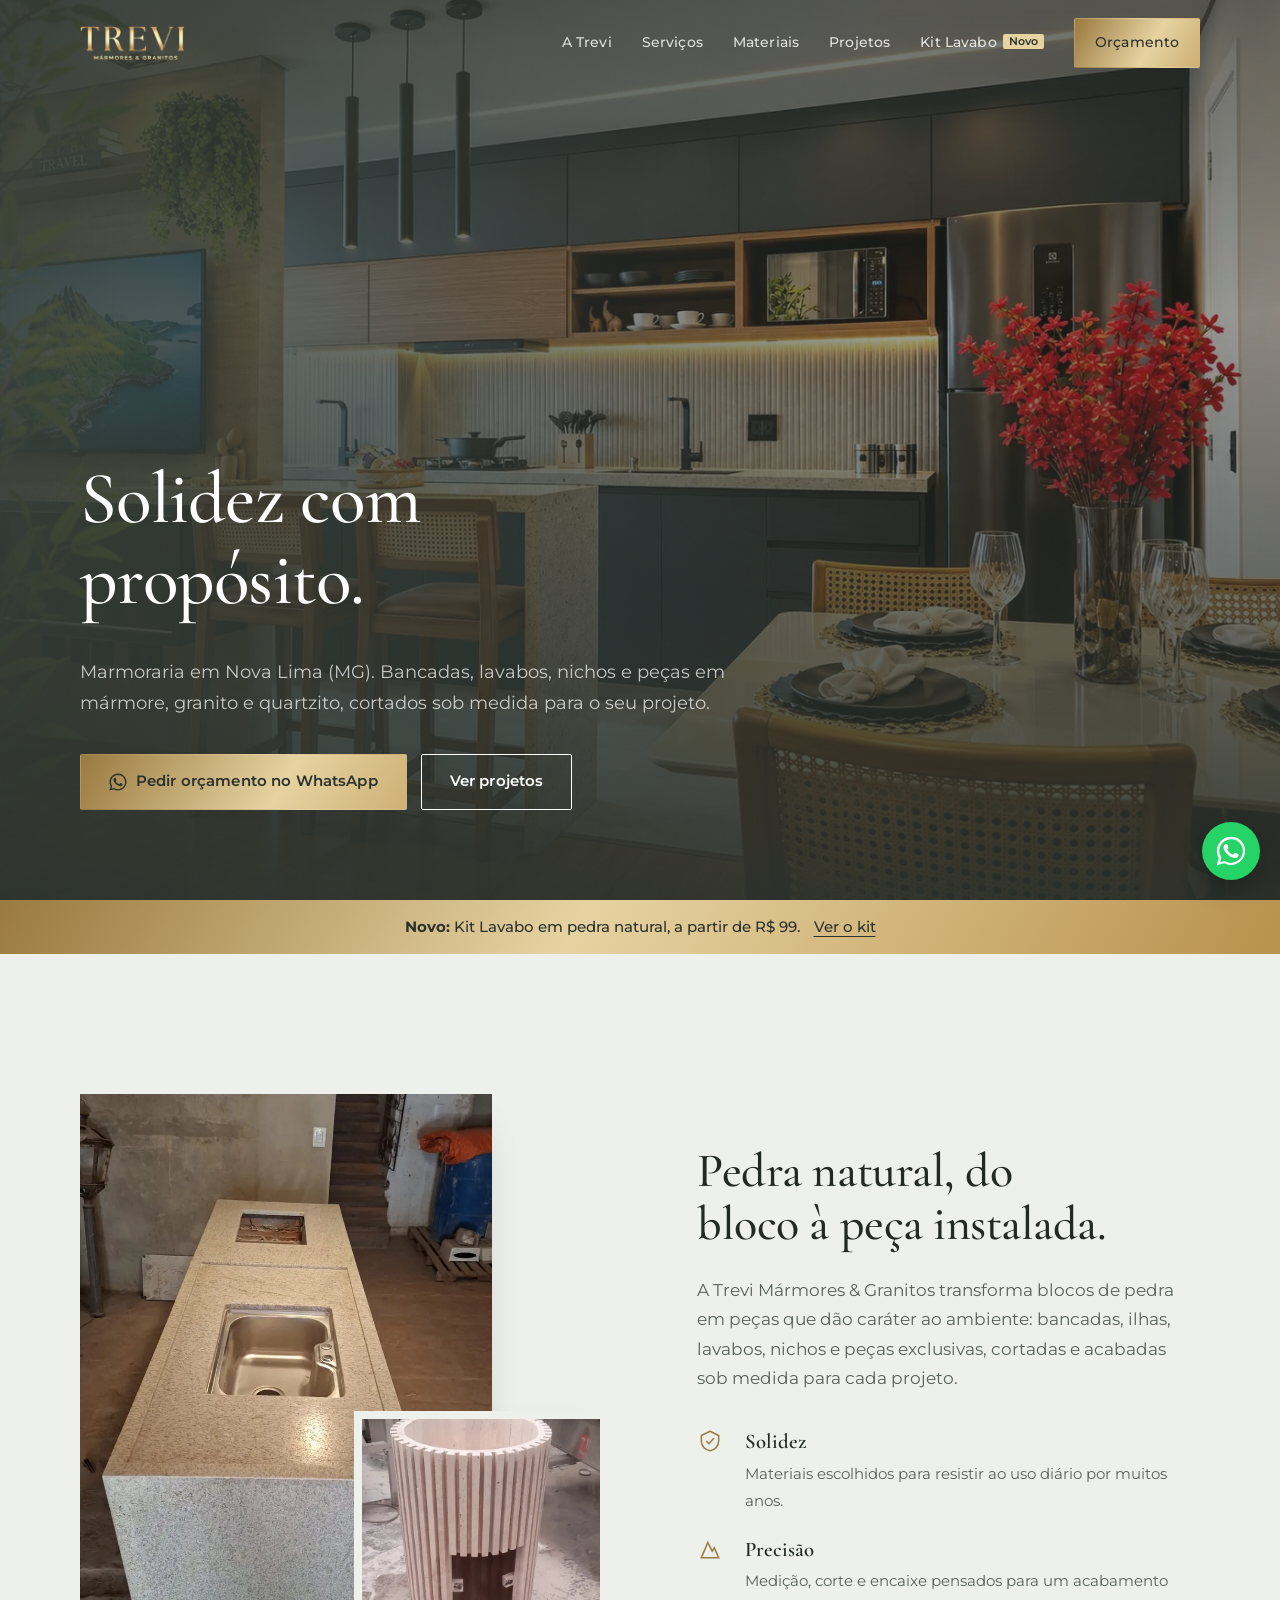
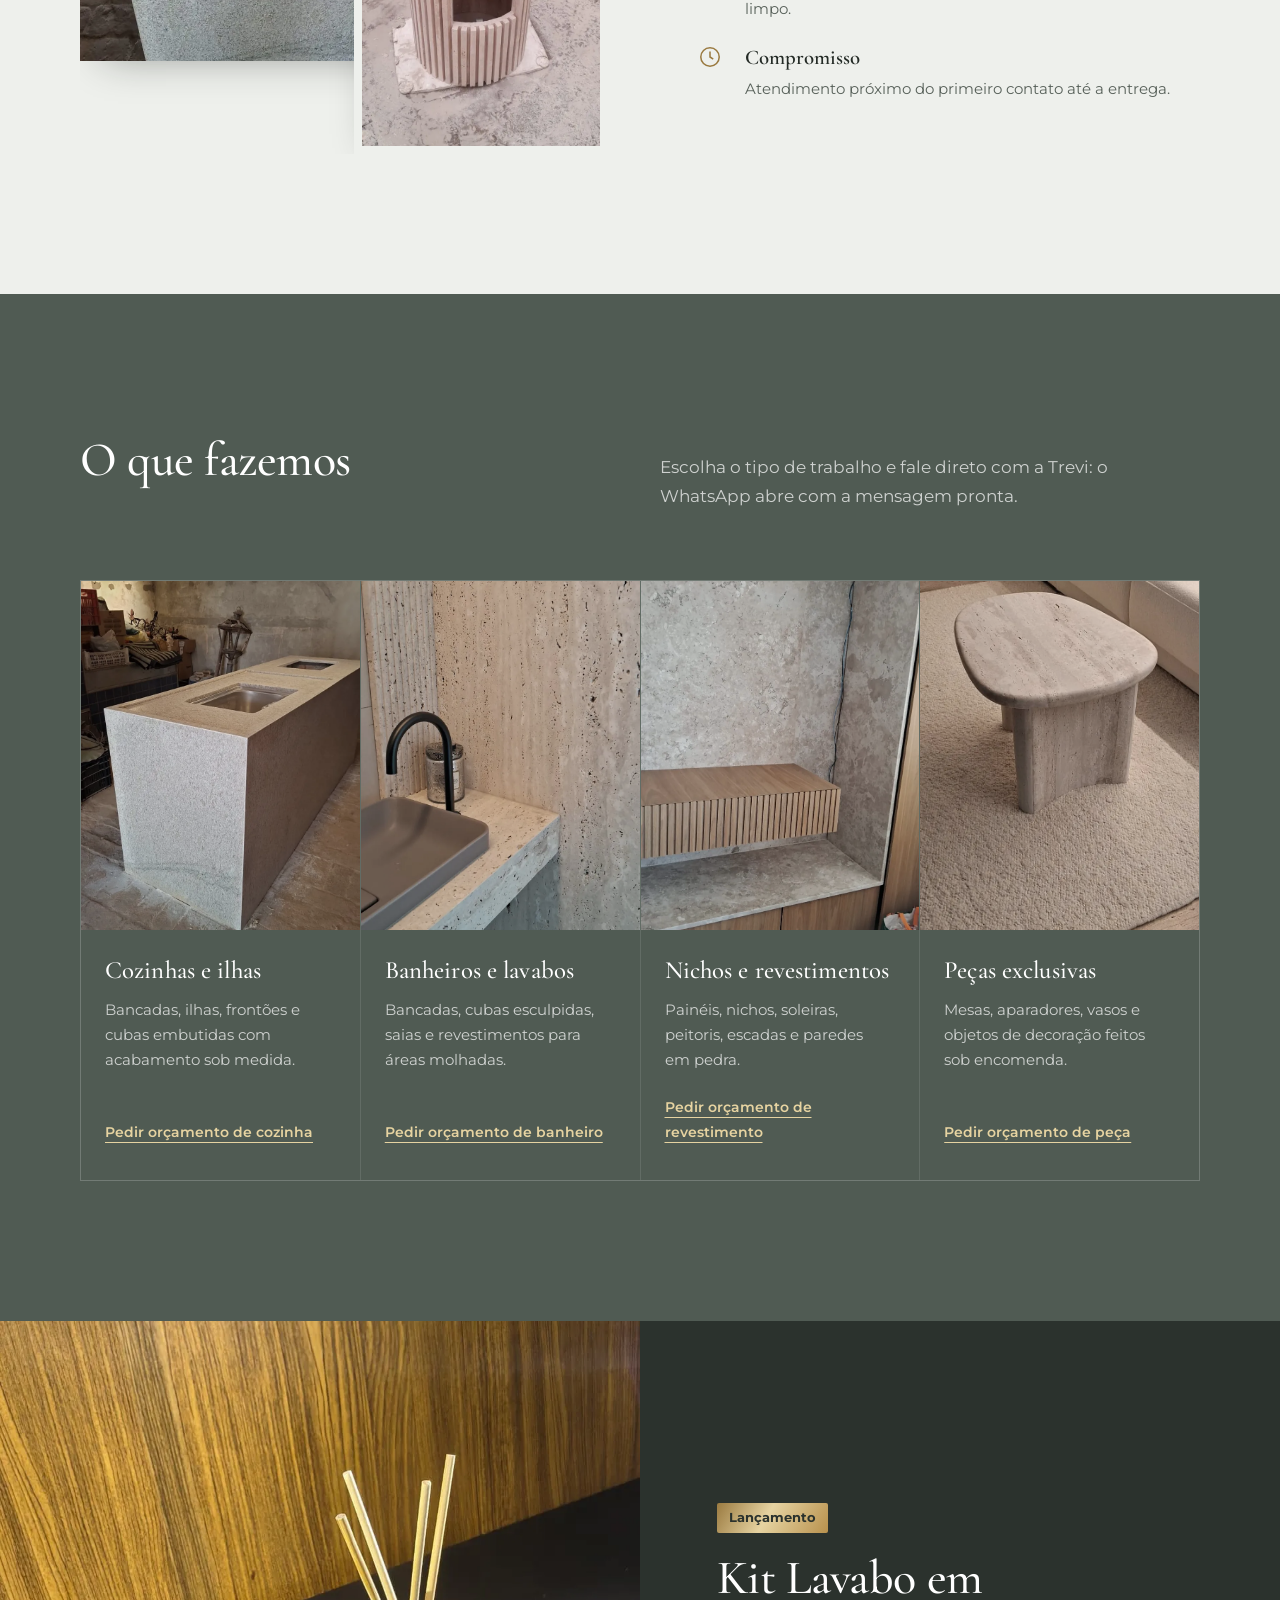
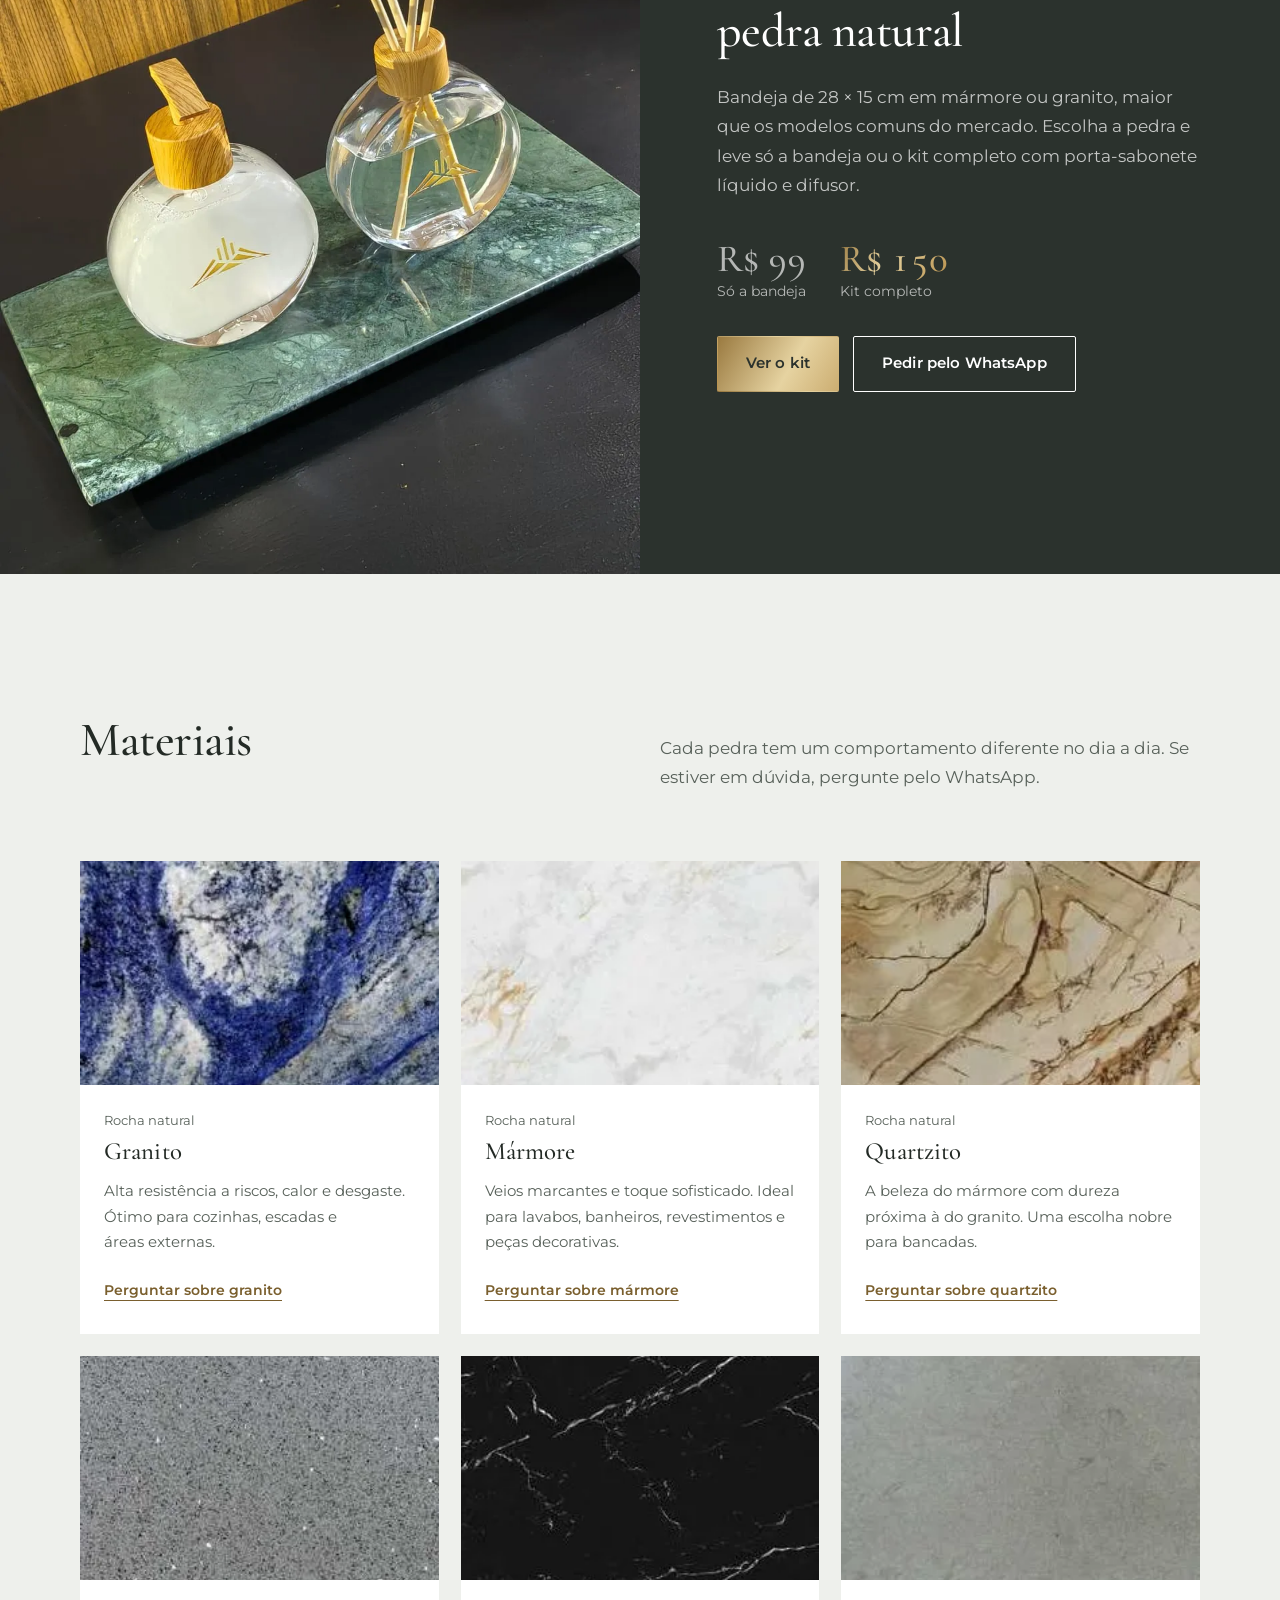
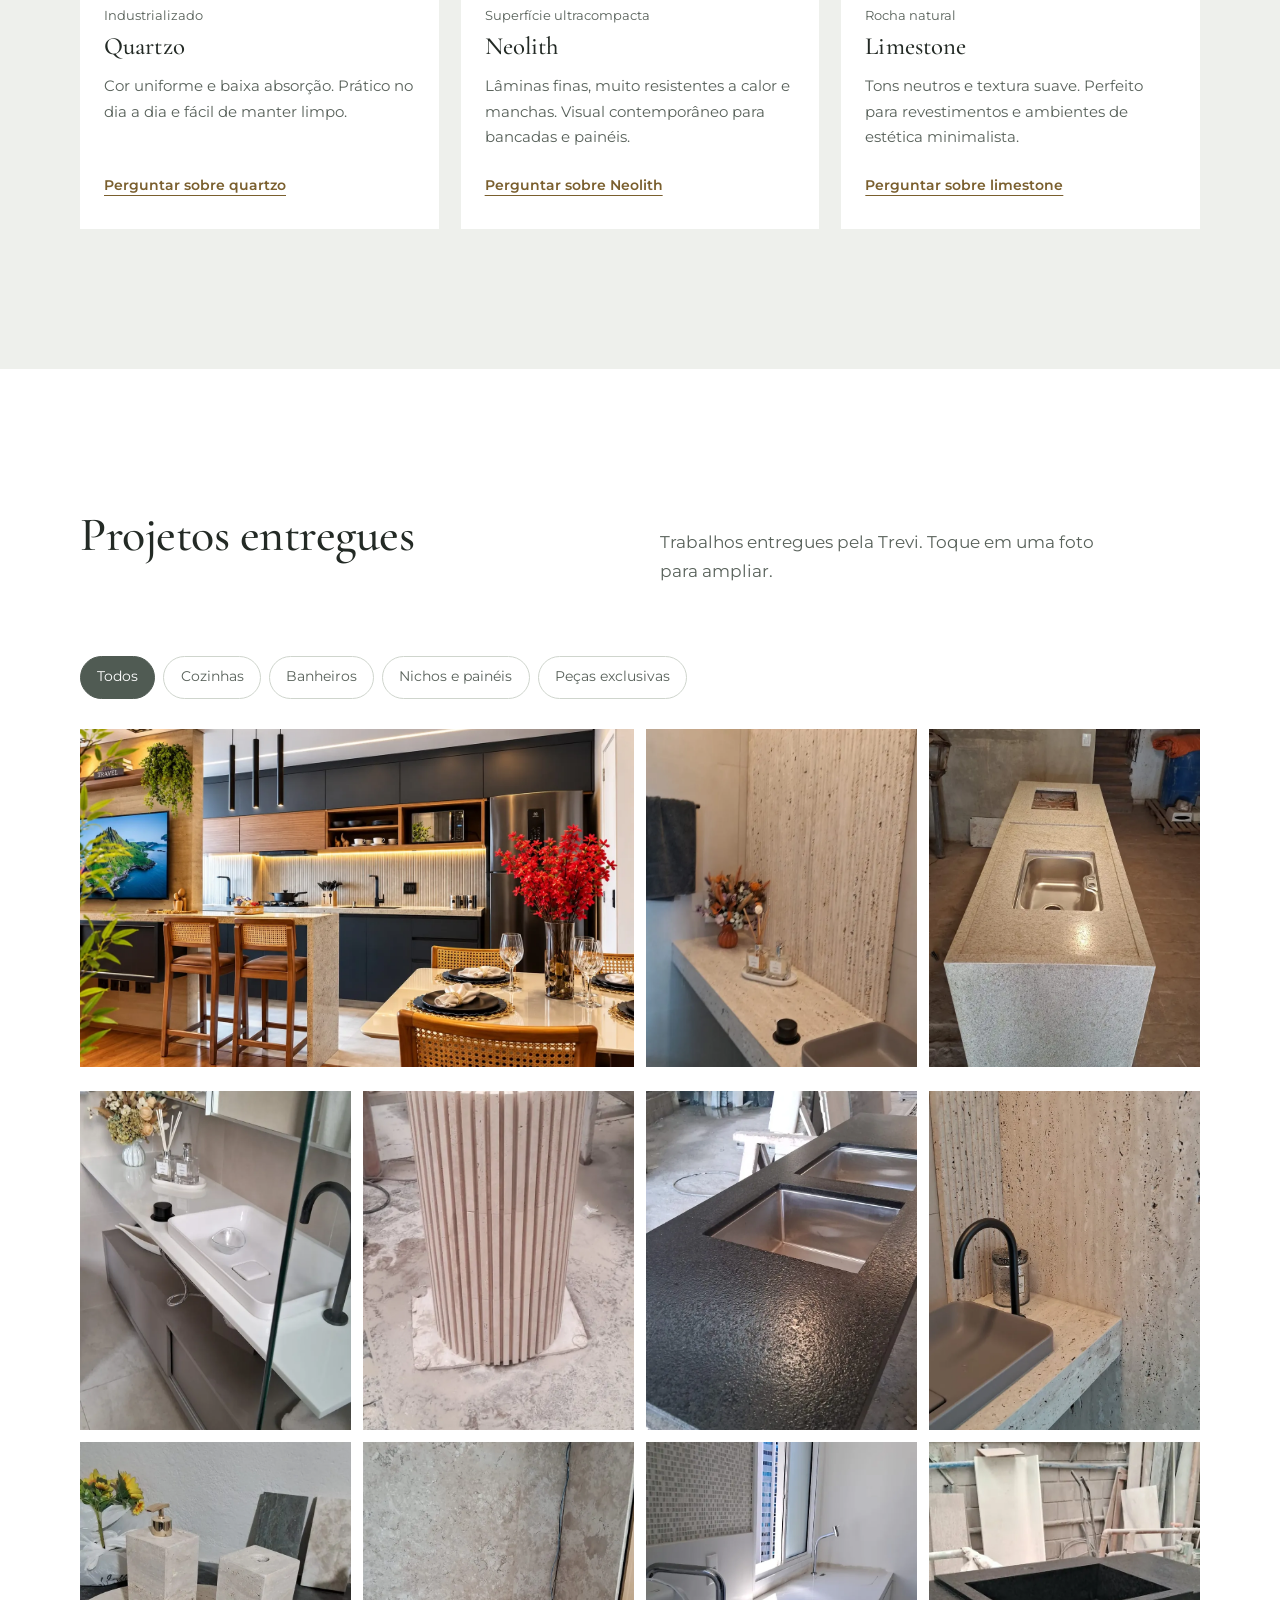
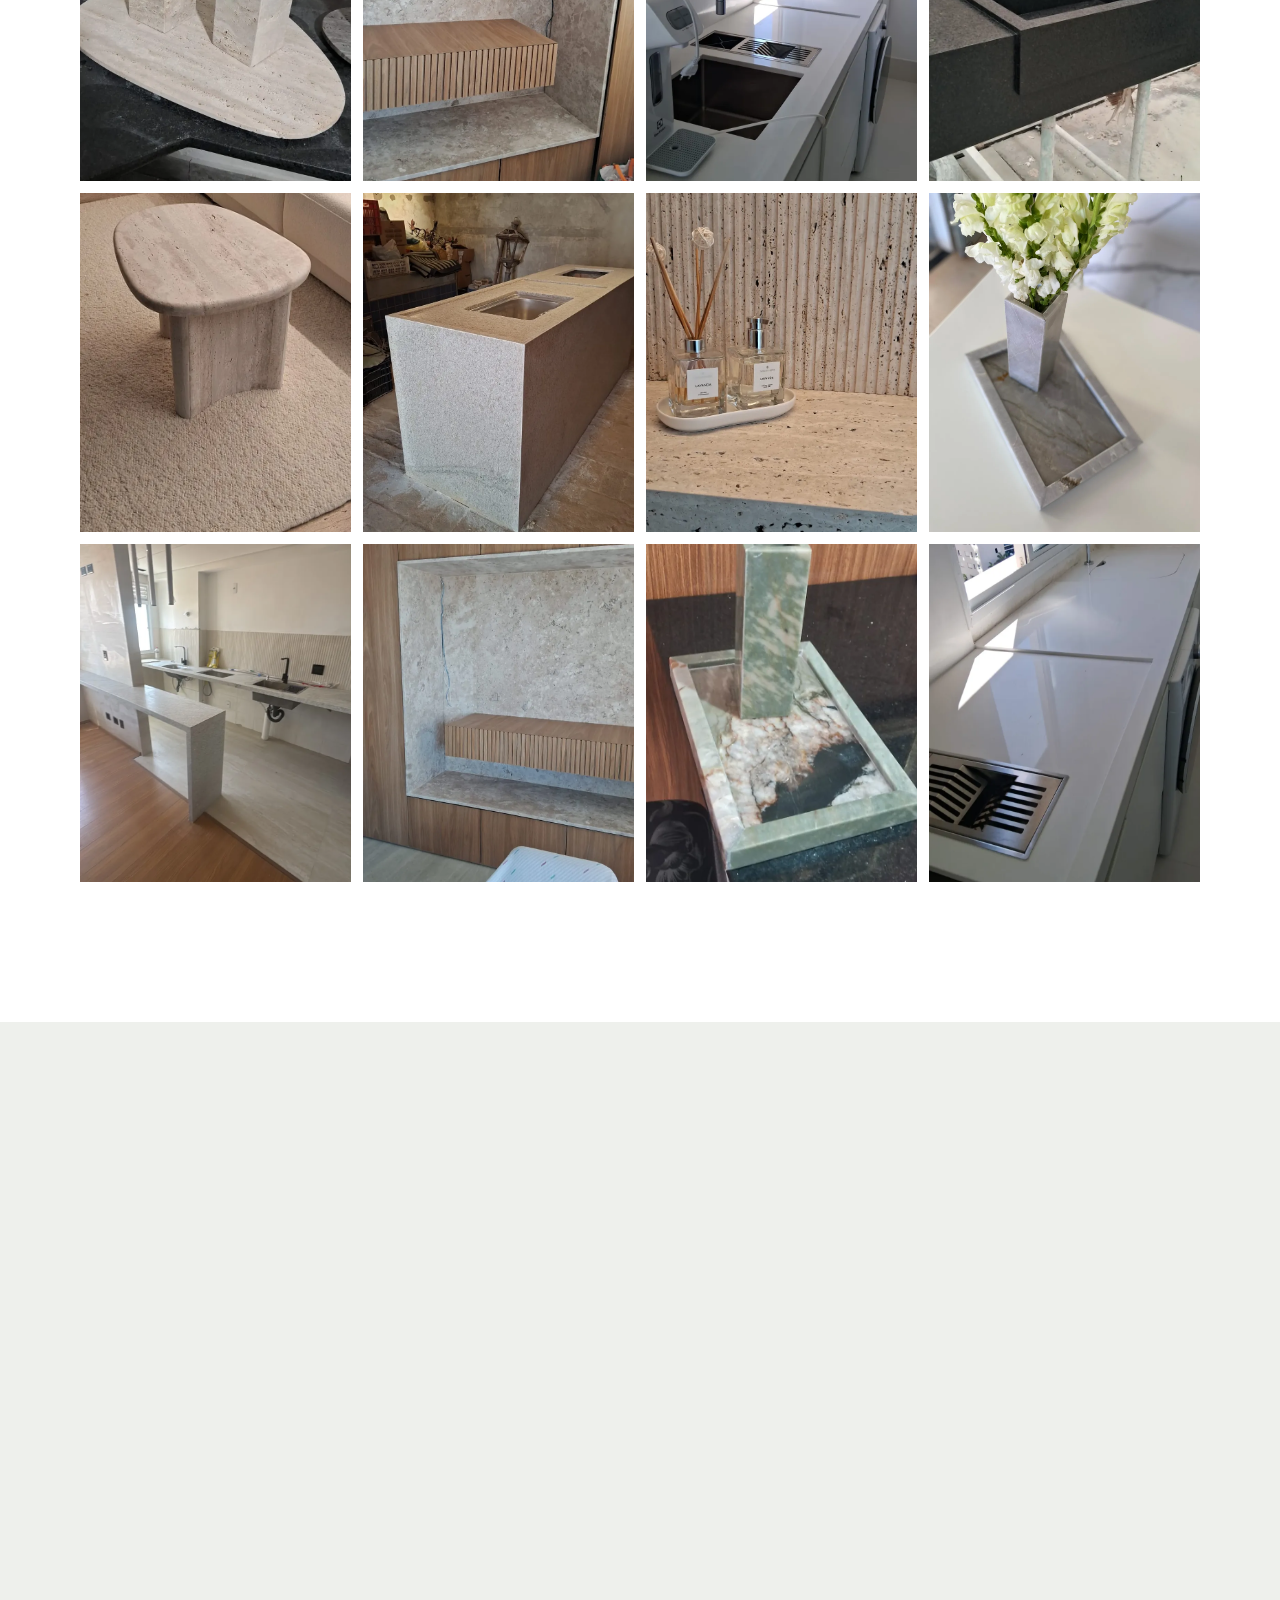
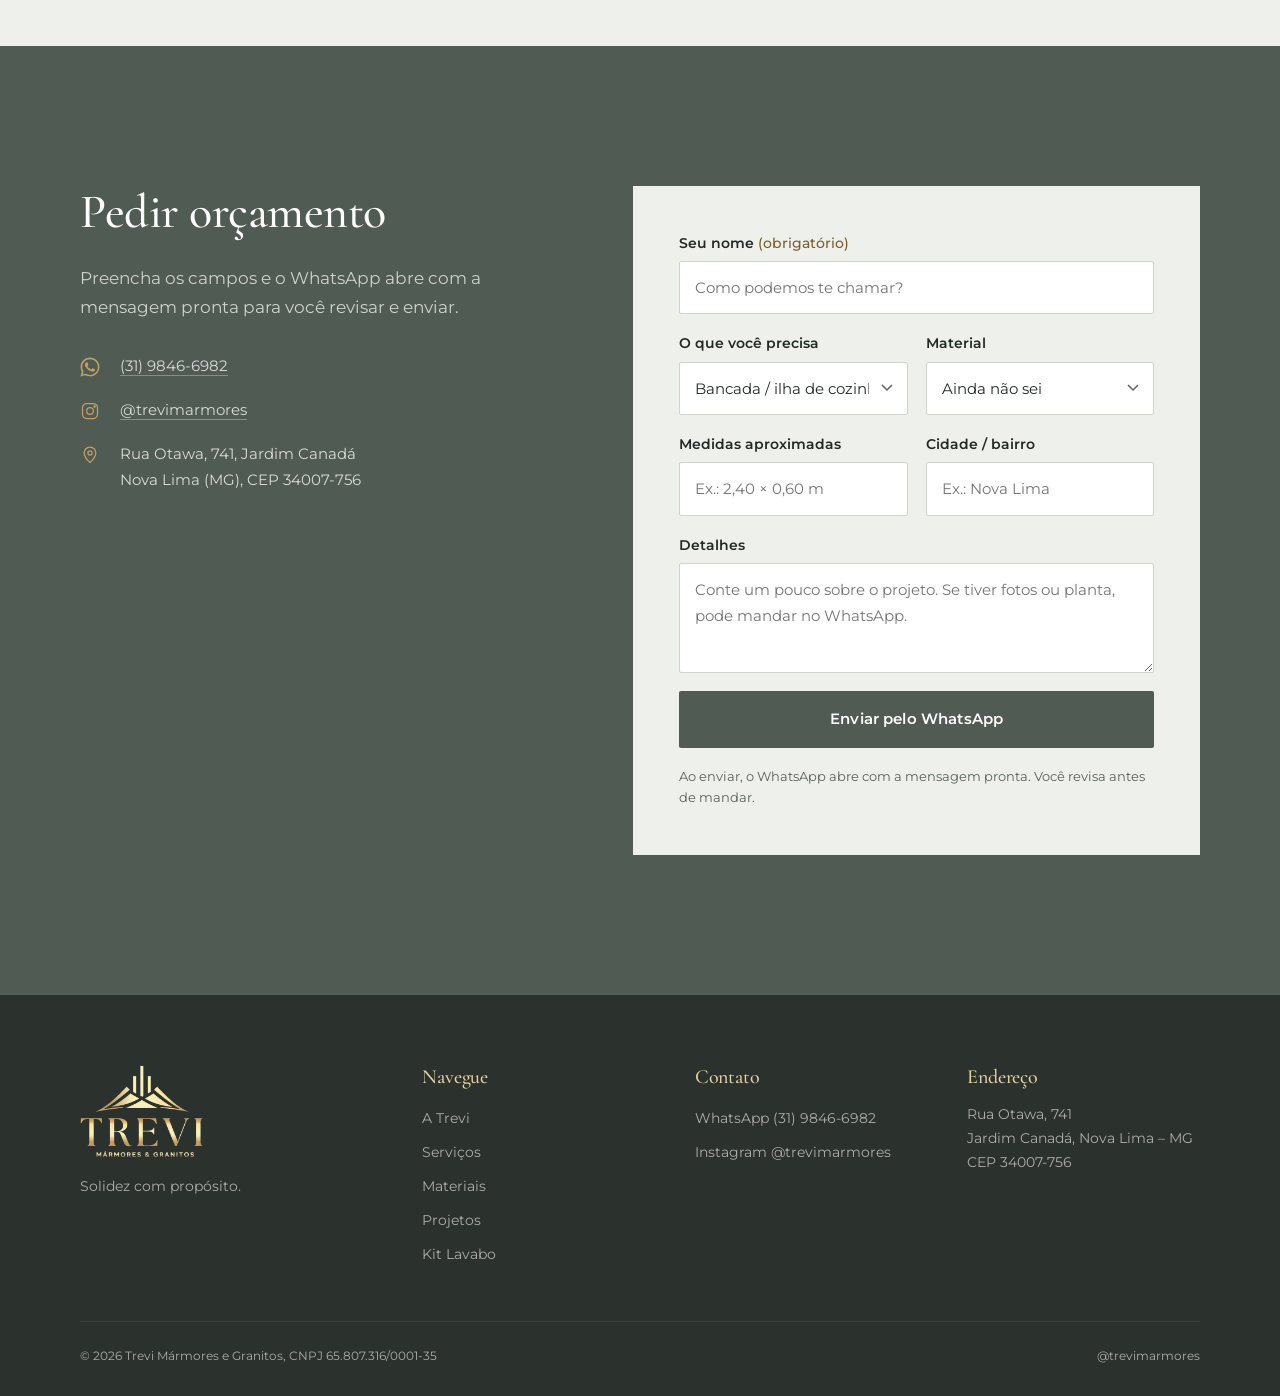
==== index.html @ 16bfa59b "Adiciona animações e transições suaves pelo site - Blocos surgem ao rolar (fade + leve subida); os q" ====
<!doctype html>
<html lang="pt-BR">
<head>
  <meta charset="utf-8">
  <meta name="viewport" content="width=device-width, initial-scale=1">
  <title>Trevi Mármores & Granitos | Marmoraria em Nova Lima – MG</title>
  <meta name="description" content="Bancadas, cozinhas, banheiros, nichos e peças sob medida em mármore, granito, quartzito e superfícies especiais. Marmoraria em Nova Lima (MG). Peça seu orçamento pelo WhatsApp.">
  <meta name="theme-color" content="#1f2421">
  <link rel="canonical" href="index.html">
  <meta property="og:type" content="website">
  <meta property="og:title" content="Trevi Mármores & Granitos">
  <meta property="og:description" content="Solidez com propósito. Mármores e granitos sob medida em Nova Lima (MG).">
  <meta property="og:image" content="assets/img/og-image.jpg">
  <meta property="og:locale" content="pt_BR">
  <link rel="icon" type="image/png" sizes="32x32" href="assets/img/favicon-32.png">
  <link rel="apple-touch-icon" href="assets/img/apple-touch-icon.png">
  <link rel="preconnect" href="https://fonts.googleapis.com">
  <link rel="preconnect" href="https://fonts.gstatic.com" crossorigin>
  <link href="https://fonts.googleapis.com/css2?family=Cormorant+Garamond:ital,wght@0,500;0,600;1,500&family=Montserrat:wght@400;500;600;700&display=swap" rel="stylesheet">
  <script>document.documentElement.classList.add("js")</script>
  <link rel="stylesheet" href="assets/css/style.css?v=4">
  <script type="application/ld+json">
  {
    "@context": "https://schema.org",
    "@type": "HomeAndConstructionBusiness",
    "name": "Trevi Mármores & Granitos",
    "image": "assets/img/og-image.jpg",
    "telephone": "+55 31 9846-6982",
    "address": {
      "@type": "PostalAddress",
      "streetAddress": "Rua Otawa, 741",
      "addressLocality": "Nova Lima",
      "addressRegion": "MG",
      "postalCode": "34007-756",
      "addressCountry": "BR"
    },
    "sameAs": ["https://www.instagram.com/trevimarmores/"]
  }
  </script>
</head>
<body>

<a class="pular" href="#conteudo">Pular para o conteúdo</a>

<header class="topo">
  <div class="container">
    <a href="index.html" class="marca" aria-label="Trevi Mármores & Granitos, início"><img src="assets/img/logo-nome.png" alt="Trevi Mármores & Granitos" width="864" height="280"></a>
    <button class="menu-btn" aria-label="Abrir menu" aria-expanded="false" aria-controls="menu-principal">
      <svg aria-hidden="true" focusable="false" viewBox="0 0 24 24" fill="none" stroke="currentColor" stroke-width="1.5"><path class="l1" d="M3 7h18"/><path class="l2" d="M3 12h18"/><path class="l3" d="M3 17h18"/></svg>
    </button>
    <nav class="nav" id="menu-principal" aria-label="Principal">
      <a href="#sobre">A Trevi</a>
      <a href="#servicos">Serviços</a>
      <a href="#materiais">Materiais</a>
      <a href="#projetos">Projetos</a>
      <a href="kit-lavabo.html">Kit Lavabo<span class="selo">Novo</span></a>
      <a href="#orcamento" class="btn btn-ouro">Orçamento</a>
    </nav>
  </div>
</header>

<main id="conteudo">

  <!-- Hero -->
  <section class="hero on-dark">
    <div class="hero-bg"><img src="assets/img/obras/obra-00.webp" alt="" width="1400" height="1050" fetchpriority="high"></div>
    <div class="container">
      <h1>Solidez com propósito.</h1>
      <p class="lead">Marmoraria em Nova Lima (MG). Bancadas, lavabos, nichos e peças em mármore, granito e quartzito, cortados sob medida para o seu projeto.</p>
      <div class="hero-acoes">
        <a class="btn btn-ouro" data-wa="Olá, Trevi! Vim pelo site e gostaria de fazer um orçamento.">
          <svg aria-hidden="true" focusable="false" viewBox="0 0 24 24" fill="currentColor"><path d="M17.47 14.38c-.3-.15-1.76-.87-2.03-.97-.27-.1-.47-.15-.67.15-.2.3-.77.97-.94 1.17-.17.2-.35.22-.65.07-.3-.15-1.26-.46-2.4-1.48-.89-.79-1.49-1.77-1.66-2.07-.17-.3-.02-.46.13-.61.13-.13.3-.35.45-.52.15-.17.2-.3.3-.5.1-.2.05-.37-.02-.52-.08-.15-.67-1.62-.92-2.22-.24-.58-.49-.5-.67-.51h-.57c-.2 0-.52.07-.8.37-.27.3-1.04 1.02-1.04 2.48s1.07 2.88 1.21 3.08c.15.2 2.1 3.2 5.08 4.49.71.31 1.26.49 1.69.63.71.23 1.36.2 1.87.12.57-.09 1.76-.72 2.01-1.41.25-.69.25-1.29.17-1.41-.07-.12-.27-.2-.57-.35M12.05 21.5h-.01a9.4 9.4 0 0 1-4.79-1.31l-.34-.2-3.56.93.95-3.47-.22-.36a9.4 9.4 0 0 1-1.44-5.02c0-5.2 4.24-9.43 9.44-9.43a9.38 9.38 0 0 1 9.43 9.44c0 5.2-4.24 9.43-9.44 9.43M20.08 3.9A11.27 11.27 0 0 0 12.05.6C5.8.6.7 5.69.7 11.95c0 2 .52 3.95 1.52 5.67L.6 23.4l5.93-1.55a11.3 11.3 0 0 0 5.42 1.38h.01c6.25 0 11.35-5.09 11.35-11.35 0-3.03-1.18-5.88-3.33-8.02"/></svg>
          Pedir orçamento no WhatsApp
        </a>
        <a class="btn btn-linha" href="#projetos">Ver projetos</a>
      </div>
    </div>
  </section>

  <!-- Faixa do lançamento -->
  <div class="aviso">
    <a href="kit-lavabo.html">
      <span><strong>Novo:</strong> Kit Lavabo em pedra natural, a partir de R$ 99.</span>
      <span class="seta">Ver o kit</span>
    </a>
  </div>

  <!-- Sobre -->
  <section class="secao" id="sobre">
    <div class="container sobre">
      <div class="sobre-fotos">
        <img src="assets/img/obras/obra-01.webp" alt="Ilha de cozinha revestida em pedra clara com cuba de inox" loading="lazy">
        <img src="assets/img/obras/obra-09.webp" alt="Peça ripada em pedra natural produzida na marmoraria" loading="lazy">
      </div>
      <div>
        <h2>Pedra natural, do bloco à peça instalada.</h2>
        <p class="lead">A Trevi Mármores & Granitos transforma blocos de pedra em peças que dão caráter ao ambiente: bancadas, ilhas, lavabos, nichos e peças exclusivas, cortadas e acabadas sob medida para cada projeto.</p>
        <ul class="valores">
          <li>
            <svg aria-hidden="true" focusable="false" viewBox="0 0 24 24" fill="none" stroke="currentColor" stroke-width="1.4"><path d="M12 3l8 4v5c0 4.5-3.4 8.3-8 9-4.6-.7-8-4.5-8-9V7l8-4z"/><path d="M8.5 12l2.5 2.5 4.5-5"/></svg>
            <div><strong>Solidez</strong><span>Materiais escolhidos para resistir ao uso diário por muitos anos.</span></div>
          </li>
          <li>
            <svg aria-hidden="true" focusable="false" viewBox="0 0 24 24" fill="none" stroke="currentColor" stroke-width="1.4"><path d="M4 20l6-14 4 8 2-3 4 9H4z"/></svg>
            <div><strong>Precisão</strong><span>Medição, corte e encaixe pensados para um acabamento limpo.</span></div>
          </li>
          <li>
            <svg aria-hidden="true" focusable="false" viewBox="0 0 24 24" fill="none" stroke="currentColor" stroke-width="1.4"><circle cx="12" cy="12" r="8.5"/><path d="M12 7v5l3 2"/></svg>
            <div><strong>Compromisso</strong><span>Atendimento próximo do primeiro contato até a entrega.</span></div>
          </li>
        </ul>
      </div>
    </div>
  </section>

  <!-- Serviços -->
  <section class="secao secao-escura on-dark" id="servicos">
    <div class="container">
      <div class="cabeca">
        <div>
          <h2>O que fazemos</h2>
        </div>
        <p class="lead">Escolha o tipo de trabalho e fale direto com a Trevi: o WhatsApp abre com a mensagem pronta.</p>
      </div>
      <div class="servicos">
        <article class="servico">
          <div class="servico-img"><img src="assets/img/obras/obra-03.webp" alt="Ilha de cozinha em pedra" loading="lazy"></div>
          <div class="servico-corpo">
            <h3>Cozinhas e ilhas</h3>
            <p>Bancadas, ilhas, frontões e cubas embutidas com acabamento sob medida.</p>
            <a class="link-ouro" data-wa="Olá, Trevi! Vim pelo site e gostaria de um orçamento para bancada / ilha de cozinha.">Pedir orçamento de cozinha</a>
          </div>
        </article>
        <article class="servico">
          <div class="servico-img"><img src="assets/img/obras/obra-22.webp" alt="Bancada de lavabo em travertino com cuba de apoio" loading="lazy"></div>
          <div class="servico-corpo">
            <h3>Banheiros e lavabos</h3>
            <p>Bancadas, cubas esculpidas, saias e revestimentos para áreas molhadas.</p>
            <a class="link-ouro" data-wa="Olá, Trevi! Vim pelo site e gostaria de um orçamento para banheiro / lavabo.">Pedir orçamento de banheiro</a>
          </div>
        </article>
        <article class="servico">
          <div class="servico-img"><img src="assets/img/obras/obra-31.webp" alt="Nicho revestido em pedra natural em painel de madeira" loading="lazy"></div>
          <div class="servico-corpo">
            <h3>Nichos e revestimentos</h3>
            <p>Painéis, nichos, soleiras, peitoris, escadas e paredes em pedra.</p>
            <a class="link-ouro" data-wa="Olá, Trevi! Vim pelo site e gostaria de um orçamento para nicho / revestimento.">Pedir orçamento de revestimento</a>
          </div>
        </article>
        <article class="servico">
          <div class="servico-img"><img src="assets/img/obras/obra-08.webp" alt="Mesa de centro em travertino" loading="lazy"></div>
          <div class="servico-corpo">
            <h3>Peças exclusivas</h3>
            <p>Mesas, aparadores, vasos e objetos de decoração feitos sob encomenda.</p>
            <a class="link-ouro" data-wa="Olá, Trevi! Vim pelo site e gostaria de um orçamento para uma peça exclusiva (mesa, vaso, decoração).">Pedir orçamento de peça</a>
          </div>
        </article>
      </div>
    </div>
  </section>

  <!-- Destaque Kit Lavabo -->
  <section class="secao-verde on-dark">
    <div class="destaque-kit">
      <div class="destaque-kit-img"><img src="assets/img/kit/kit-6.webp" alt="Kit Lavabo Trevi com bandeja em mármore verde, porta-sabonete e difusor" loading="lazy"></div>
      <div class="destaque-kit-texto">
        <span class="selo-novo">Lançamento</span>
        <h2>Kit Lavabo em pedra natural</h2>
        <p class="lead">Bandeja de 28 × 15 cm em mármore ou granito, maior que os modelos comuns do mercado. Escolha a pedra e leve só a bandeja ou o kit completo com porta-sabonete líquido e difusor.</p>
        <div class="preco-linha">
          <div><strong>R$ 99</strong>Só a bandeja</div>
          <div><strong class="gold-text">R$ 150</strong>Kit completo</div>
        </div>
        <div class="hero-acoes">
          <a class="btn btn-ouro" href="kit-lavabo.html">Ver o kit</a>
          <a class="btn btn-linha" data-wa="Olá, Trevi! Vim pelo site e tenho interesse no Kit Lavabo. Pode me passar as pedras disponíveis?">Pedir pelo WhatsApp</a>
        </div>
      </div>
    </div>
  </section>

  <!-- Materiais -->
  <section class="secao" id="materiais">
    <div class="container">
      <div class="cabeca">
        <div>
          <h2>Materiais</h2>
        </div>
        <p class="lead">Cada pedra tem um comportamento diferente no dia a dia. Se estiver em dúvida, pergunte pelo WhatsApp.</p>
      </div>
      <div class="materiais">
        <article class="material">
          <div class="material-img"><img src="assets/img/materiais/granito.webp" alt="Textura de granito" loading="lazy"></div>
          <div class="material-corpo">
            <span class="tag">Rocha natural</span>
            <h3>Granito</h3>
            <p>Alta resistência a riscos, calor e desgaste. Ótimo para cozinhas, escadas e áreas externas.</p>
            <a class="link-ouro" data-wa="Olá, Trevi! Vim pelo site e gostaria de saber mais sobre granito para o meu projeto.">Perguntar sobre granito</a>
          </div>
        </article>
        <article class="material">
          <div class="material-img"><img src="assets/img/materiais/marmore.webp" alt="Textura de mármore" loading="lazy"></div>
          <div class="material-corpo">
            <span class="tag">Rocha natural</span>
            <h3>Mármore</h3>
            <p>Veios marcantes e toque sofisticado. Ideal para lavabos, banheiros, revestimentos e peças decorativas.</p>
            <a class="link-ouro" data-wa="Olá, Trevi! Vim pelo site e gostaria de saber mais sobre mármore para o meu projeto.">Perguntar sobre mármore</a>
          </div>
        </article>
        <article class="material">
          <div class="material-img"><img src="assets/img/materiais/quartzito.webp" alt="Textura de quartzito" loading="lazy"></div>
          <div class="material-corpo">
            <span class="tag">Rocha natural</span>
            <h3>Quartzito</h3>
            <p>A beleza do mármore com dureza próxima à do granito. Uma escolha nobre para bancadas.</p>
            <a class="link-ouro" data-wa="Olá, Trevi! Vim pelo site e gostaria de saber mais sobre quartzito para o meu projeto.">Perguntar sobre quartzito</a>
          </div>
        </article>
        <article class="material">
          <div class="material-img"><img src="assets/img/materiais/quartzo.webp" alt="Textura de quartzo industrializado" loading="lazy"></div>
          <div class="material-corpo">
            <span class="tag">Industrializado</span>
            <h3>Quartzo</h3>
            <p>Cor uniforme e baixa absorção. Prático no dia a dia e fácil de manter limpo.</p>
            <a class="link-ouro" data-wa="Olá, Trevi! Vim pelo site e gostaria de saber mais sobre quartzo industrializado para o meu projeto.">Perguntar sobre quartzo</a>
          </div>
        </article>
        <article class="material">
          <div class="material-img"><img src="assets/img/materiais/neolith.webp" alt="Textura de superfície ultracompacta escura" loading="lazy"></div>
          <div class="material-corpo">
            <span class="tag">Superfície ultracompacta</span>
            <h3>Neolith</h3>
            <p>Lâminas finas, muito resistentes a calor e manchas. Visual contemporâneo para bancadas e painéis.</p>
            <a class="link-ouro" data-wa="Olá, Trevi! Vim pelo site e gostaria de saber mais sobre Neolith para o meu projeto.">Perguntar sobre Neolith</a>
          </div>
        </article>
        <article class="material">
          <div class="material-img"><img src="assets/img/materiais/limestone.webp" alt="Textura de limestone" loading="lazy"></div>
          <div class="material-corpo">
            <span class="tag">Rocha natural</span>
            <h3>Limestone</h3>
            <p>Tons neutros e textura suave. Perfeito para revestimentos e ambientes de estética minimalista.</p>
            <a class="link-ouro" data-wa="Olá, Trevi! Vim pelo site e gostaria de saber mais sobre limestone para o meu projeto.">Perguntar sobre limestone</a>
          </div>
        </article>
      </div>
    </div>
  </section>

  <!-- Projetos -->
  <section class="secao secao-clara" id="projetos">
    <div class="container">
      <div class="cabeca">
        <div>
          <h2>Projetos entregues</h2>
        </div>
        <p class="lead">Trabalhos entregues pela Trevi. Toque em uma foto para ampliar.</p>
      </div>
      <div class="filtros" role="group" aria-label="Filtrar projetos">
        <button class="filtro ativo" data-filtro="todos" aria-pressed="true">Todos</button>
        <button class="filtro" data-filtro="cozinhas" aria-pressed="false">Cozinhas</button>
        <button class="filtro" data-filtro="banheiros" aria-pressed="false">Banheiros</button>
        <button class="filtro" data-filtro="nichos" aria-pressed="false">Nichos e painéis</button>
        <button class="filtro" data-filtro="pecas" aria-pressed="false">Peças exclusivas</button>
      </div>
      <div class="galeria">
        <figure class="largo" data-cat="cozinhas"><img src="assets/img/obras/obra-00.webp" alt="Cozinha planejada com bancada em pedra clara" loading="lazy" width="1400" height="1050"><figcaption>Cozinha</figcaption></figure>
        <figure data-cat="banheiros"><img src="assets/img/obras/obra-23.webp" alt="Lavabo com bancada e parede em travertino" loading="lazy" width="787" height="1400"><figcaption>Lavabo em travertino</figcaption></figure>
        <figure class="largo" data-cat="pecas"><img src="assets/img/obras/obra-07.webp" alt="Mesa de centro orgânica em travertino" loading="lazy" width="1400" height="645"><figcaption>Mesa de centro</figcaption></figure>
        <figure data-cat="cozinhas"><img src="assets/img/obras/obra-01.webp" alt="Ilha revestida em pedra com cuba" loading="lazy" width="787" height="1400"><figcaption>Ilha de cozinha</figcaption></figure>
        <figure class="largo" data-cat="nichos"><img src="assets/img/obras/obra-30.webp" alt="Nicho em pedra com prateleira ripada" loading="lazy" width="1400" height="787"><figcaption>Nicho em pedra</figcaption></figure>
        <figure data-cat="banheiros"><img src="assets/img/obras/obra-29.webp" alt="Banheiro com bancada branca e cuba esculpida" loading="lazy" width="787" height="1400"><figcaption>Bancada de banheiro</figcaption></figure>
        <figure data-cat="pecas"><img src="assets/img/obras/obra-12.webp" alt="Peça cilíndrica ripada em pedra" loading="lazy" width="630" height="1400"><figcaption>Cuba ripada</figcaption></figure>
        <figure data-cat="cozinhas"><img src="assets/img/obras/obra-17.webp" alt="Bancada escura com cuba dupla de inox" loading="lazy" width="787" height="1400"><figcaption>Bancada com cuba dupla</figcaption></figure>
        <figure data-cat="banheiros"><img src="assets/img/obras/obra-22.webp" alt="Bancada em travertino com cuba de apoio" loading="lazy" width="787" height="1400"><figcaption>Bancada em travertino</figcaption></figure>
        <figure data-cat="pecas"><img src="assets/img/obras/obra-18.webp" alt="Bandeja e conjunto de lavabo em travertino" loading="lazy" width="787" height="1400"><figcaption>Conjunto de lavabo</figcaption></figure>
        <figure data-cat="nichos"><img src="assets/img/obras/obra-31.webp" alt="Nicho revestido em pedra" loading="lazy" width="787" height="1400"><figcaption>Nicho revestido</figcaption></figure>
        <figure data-cat="cozinhas"><img src="assets/img/obras/obra-37.webp" alt="Bancada branca de cozinha com cuba" loading="lazy" width="787" height="1400"><figcaption>Bancada de cozinha</figcaption></figure>
        <figure data-cat="banheiros"><img src="assets/img/obras/obra-14.webp" alt="Cuba esculpida em pedra escura" loading="lazy" width="630" height="1400"><figcaption>Cuba esculpida</figcaption></figure>
        <figure data-cat="pecas"><img src="assets/img/obras/obra-08.webp" alt="Mesa de centro em travertino na sala" loading="lazy" width="645" height="1400"><figcaption>Mesa de centro</figcaption></figure>
        <figure data-cat="cozinhas"><img src="assets/img/obras/obra-03.webp" alt="Ilha em pedra com cuba de inox" loading="lazy" width="787" height="1400"><figcaption>Ilha de cozinha</figcaption></figure>
        <figure data-cat="banheiros"><img src="assets/img/obras/obra-21.webp" alt="Detalhe de parede ripada em travertino" loading="lazy" width="787" height="1400"><figcaption>Parede em travertino</figcaption></figure>
        <figure data-cat="pecas"><img src="assets/img/obras/obra-10.webp" alt="Vaso e bandeja em pedra natural" loading="lazy" width="1050" height="1400"><figcaption>Vaso e bandeja</figcaption></figure>
        <figure data-cat="cozinhas"><img src="assets/img/obras/obra-04.webp" alt="Bancada em pedra clara em apartamento" loading="lazy" width="787" height="1400"><figcaption>Bancada</figcaption></figure>
        <figure data-cat="nichos"><img src="assets/img/obras/obra-32.webp" alt="Nicho em pedra com móvel ripado" loading="lazy" width="787" height="1400"><figcaption>Nicho com aparador</figcaption></figure>
        <figure data-cat="pecas"><img src="assets/img/obras/obra-33.webp" alt="Vaso em pedra verde" loading="lazy" width="630" height="1400"><figcaption>Vaso em pedra</figcaption></figure>
        <figure data-cat="cozinhas"><img src="assets/img/obras/obra-34.webp" alt="Bancada branca com cooktop" loading="lazy" width="787" height="1400"><figcaption>Bancada com cooktop</figcaption></figure>
      </div>
    </div>
  </section>

  <!-- Como funciona -->
  <section class="secao">
    <div class="container">
      <div class="cabeca">
        <div>
          <h2>Como funciona</h2>
        </div>
      </div>
      <div class="processo">
        <div class="passo"><h3>Contato</h3><p>Você conta o que precisa pelo WhatsApp, com fotos ou o projeto do ambiente.</p></div>
        <div class="passo"><h3>Orçamento</h3><p>Indicamos as pedras mais adequadas e enviamos o orçamento.</p></div>
        <div class="passo"><h3>Medição</h3><p>Conferimos as medidas no local para um encaixe preciso.</p></div>
        <div class="passo"><h3>Entrega</h3><p>Produzimos e instalamos a peça com acabamento cuidadoso.</p></div>
      </div>
    </div>
  </section>

  <!-- Orçamento -->
  <section class="secao secao-escura on-dark" id="orcamento">
    <div class="container orcamento">
      <div>
        <h2>Pedir orçamento</h2>
        <p class="lead">Preencha os campos e o WhatsApp abre com a mensagem pronta para você revisar e enviar.</p>
        <ul class="contatos">
          <li>
            <svg aria-hidden="true" focusable="false" viewBox="0 0 24 24" fill="currentColor"><path d="M17.47 14.38c-.3-.15-1.76-.87-2.03-.97-.27-.1-.47-.15-.67.15-.2.3-.77.97-.94 1.17-.17.2-.35.22-.65.07-.3-.15-1.26-.46-2.4-1.48-.89-.79-1.49-1.77-1.66-2.07-.17-.3-.02-.46.13-.61.13-.13.3-.35.45-.52.15-.17.2-.3.3-.5.1-.2.05-.37-.02-.52-.08-.15-.67-1.62-.92-2.22-.24-.58-.49-.5-.67-.51h-.57c-.2 0-.52.07-.8.37-.27.3-1.04 1.02-1.04 2.48s1.07 2.88 1.21 3.08c.15.2 2.1 3.2 5.08 4.49.71.31 1.26.49 1.69.63.71.23 1.36.2 1.87.12.57-.09 1.76-.72 2.01-1.41.25-.69.25-1.29.17-1.41-.07-.12-.27-.2-.57-.35M12.05 21.5h-.01a9.4 9.4 0 0 1-4.79-1.31l-.34-.2-3.56.93.95-3.47-.22-.36a9.4 9.4 0 0 1-1.44-5.02c0-5.2 4.24-9.43 9.44-9.43a9.38 9.38 0 0 1 9.43 9.44c0 5.2-4.24 9.43-9.44 9.43M20.08 3.9A11.27 11.27 0 0 0 12.05.6C5.8.6.7 5.69.7 11.95c0 2 .52 3.95 1.52 5.67L.6 23.4l5.93-1.55a11.3 11.3 0 0 0 5.42 1.38h.01c6.25 0 11.35-5.09 11.35-11.35 0-3.03-1.18-5.88-3.33-8.02"/></svg>
            <a data-wa="Olá, Trevi! Vim pelo site e gostaria de fazer um orçamento.">(31) 9846-6982</a>
          </li>
          <li>
            <svg aria-hidden="true" focusable="false" viewBox="0 0 24 24" fill="none" stroke="currentColor" stroke-width="1.5"><rect x="3" y="3" width="18" height="18" rx="5"/><circle cx="12" cy="12" r="4"/><circle cx="17.5" cy="6.5" r=".8" fill="currentColor"/></svg>
            <a href="https://www.instagram.com/trevimarmores/" target="_blank" rel="noopener">@trevimarmores</a>
          </li>
          <li>
            <svg aria-hidden="true" focusable="false" viewBox="0 0 24 24" fill="none" stroke="currentColor" stroke-width="1.5"><path d="M12 21s-7-6.2-7-11.5A7 7 0 0 1 19 9.5C19 14.8 12 21 12 21z"/><circle cx="12" cy="9.5" r="2.5"/></svg>
            <span>Rua Otawa, 741, Jardim Canadá<br>Nova Lima (MG), CEP 34007-756</span>
          </li>
        </ul>
      </div>
      <form class="form" id="form-orcamento">
        <div class="campo inteiro">
          <label for="f-nome">Seu nome <span class="obrigatorio">(obrigatório)</span></label>
          <input id="f-nome" name="nome" required autocomplete="name" placeholder="Como podemos te chamar?" aria-describedby="f-nome-erro">
          <p class="erro" id="f-nome-erro">Informe seu nome para enviarmos o orçamento.</p>
        </div>
        <div class="campo">
          <label for="f-servico">O que você precisa</label>
          <select id="f-servico" name="servico" required>
            <option value="Bancada / ilha de cozinha">Bancada / ilha de cozinha</option>
            <option value="Banheiro / lavabo">Banheiro / lavabo</option>
            <option value="Nicho / revestimento / painel">Nicho / revestimento / painel</option>
            <option value="Escada / soleira / peitoril">Escada / soleira / peitoril</option>
            <option value="Área externa / churrasqueira">Área externa / churrasqueira</option>
            <option value="Peça exclusiva (mesa, vaso, decoração)">Peça exclusiva (mesa, vaso, decoração)</option>
            <option value="Kit Lavabo">Kit Lavabo</option>
            <option value="Outro">Outro</option>
          </select>
        </div>
        <div class="campo">
          <label for="f-material">Material</label>
          <select id="f-material" name="material">
            <option value="">Ainda não sei</option>
            <option>Granito</option>
            <option>Mármore</option>
            <option>Quartzito</option>
            <option>Quartzo</option>
            <option>Neolith</option>
            <option>Limestone</option>
          </select>
        </div>
        <div class="campo">
          <label for="f-medidas">Medidas aproximadas</label>
          <input id="f-medidas" name="medidas" placeholder="Ex.: 2,40 × 0,60 m">
        </div>
        <div class="campo">
          <label for="f-cidade">Cidade / bairro</label>
          <input id="f-cidade" name="cidade" autocomplete="address-level2" placeholder="Ex.: Nova Lima">
        </div>
        <div class="campo inteiro">
          <label for="f-mensagem">Detalhes</label>
          <textarea id="f-mensagem" name="mensagem" placeholder="Conte um pouco sobre o projeto. Se tiver fotos ou planta, pode mandar no WhatsApp."></textarea>
        </div>
        <button class="btn btn-escuro" type="submit">Enviar pelo WhatsApp</button>
        <p class="nota">Ao enviar, o WhatsApp abre com a mensagem pronta. Você revisa antes de mandar.</p>
      </form>
    </div>
  </section>

</main>

<footer class="rodape">
  <div class="container">
    <div class="rodape-grade">
      <div>
        <img src="assets/img/logo-trevi.png" alt="Trevi Mármores & Granitos" width="864" height="648" loading="lazy">
        <p>Solidez com propósito.</p>
      </div>
      <div>
        <h2 class="rodape-titulo">Navegue</h2>
        <ul>
          <li><a href="#sobre">A Trevi</a></li>
          <li><a href="#servicos">Serviços</a></li>
          <li><a href="#materiais">Materiais</a></li>
          <li><a href="#projetos">Projetos</a></li>
          <li><a href="kit-lavabo.html">Kit Lavabo</a></li>
        </ul>
      </div>
      <div>
        <h2 class="rodape-titulo">Contato</h2>
        <ul>
          <li><a data-wa="Olá, Trevi! Vim pelo site e gostaria de fazer um orçamento.">WhatsApp (31) 9846-6982</a></li>
          <li><a href="https://www.instagram.com/trevimarmores/" target="_blank" rel="noopener">Instagram @trevimarmores</a></li>
        </ul>
      </div>
      <div>
        <h2 class="rodape-titulo">Endereço</h2>
        <p>Rua Otawa, 741<br>Jardim Canadá, Nova Lima – MG<br>CEP 34007-756</p>
      </div>
    </div>
    <div class="rodape-base">
      <span>© <span data-ano>2026</span> Trevi Mármores e Granitos, CNPJ 65.807.316/0001-35</span>
      <a href="https://www.instagram.com/trevimarmores/" target="_blank" rel="noopener">@trevimarmores</a>
    </div>
  </div>
</footer>

<a class="wa-flutuante" data-wa="Olá, Trevi! Vim pelo site e gostaria de fazer um orçamento." aria-label="Falar no WhatsApp">
  <svg aria-hidden="true" focusable="false" viewBox="0 0 24 24" fill="currentColor"><path d="M17.47 14.38c-.3-.15-1.76-.87-2.03-.97-.27-.1-.47-.15-.67.15-.2.3-.77.97-.94 1.17-.17.2-.35.22-.65.07-.3-.15-1.26-.46-2.4-1.48-.89-.79-1.49-1.77-1.66-2.07-.17-.3-.02-.46.13-.61.13-.13.3-.35.45-.52.15-.17.2-.3.3-.5.1-.2.05-.37-.02-.52-.08-.15-.67-1.62-.92-2.22-.24-.58-.49-.5-.67-.51h-.57c-.2 0-.52.07-.8.37-.27.3-1.04 1.02-1.04 2.48s1.07 2.88 1.21 3.08c.15.2 2.1 3.2 5.08 4.49.71.31 1.26.49 1.69.63.71.23 1.36.2 1.87.12.57-.09 1.76-.72 2.01-1.41.25-.69.25-1.29.17-1.41-.07-.12-.27-.2-.57-.35M12.05 21.5h-.01a9.4 9.4 0 0 1-4.79-1.31l-.34-.2-3.56.93.95-3.47-.22-.36a9.4 9.4 0 0 1-1.44-5.02c0-5.2 4.24-9.43 9.44-9.43a9.38 9.38 0 0 1 9.43 9.44c0 5.2-4.24 9.43-9.44 9.43M20.08 3.9A11.27 11.27 0 0 0 12.05.6C5.8.6.7 5.69.7 11.95c0 2 .52 3.95 1.52 5.67L.6 23.4l5.93-1.55a11.3 11.3 0 0 0 5.42 1.38h.01c6.25 0 11.35-5.09 11.35-11.35 0-3.03-1.18-5.88-3.33-8.02"/></svg>
</a>

<div class="lightbox" role="dialog" aria-modal="true" aria-label="Foto ampliada" aria-hidden="true">
  <button class="lb-fechar" aria-label="Fechar"><svg aria-hidden="true" focusable="false" viewBox="0 0 24 24" fill="none" stroke="currentColor" stroke-width="1.5"><path d="M6 6l12 12M18 6L6 18"/></svg></button>
  <button class="lb-ant" aria-label="Foto anterior"><svg aria-hidden="true" focusable="false" viewBox="0 0 24 24" fill="none" stroke="currentColor" stroke-width="1.5"><path d="M15 5l-7 7 7 7"/></svg></button>
  <img alt="">
  <p class="lb-legenda" aria-live="polite"></p>
  <button class="lb-prox" aria-label="Próxima foto"><svg aria-hidden="true" focusable="false" viewBox="0 0 24 24" fill="none" stroke="currentColor" stroke-width="1.5"><path d="M9 5l7 7-7 7"/></svg></button>
</div>

<script src="assets/js/main.js?v=4"></script>
</body>
</html>
---- assets/css/style.css ----
/* Trevi Mármores & Granitos — estilos globais */

:root {
  --verde: #505b53;
  --verde-escuro: #3d4640;
  --grafite: #2b322d;
  --ouro: #c2a061;
  --ouro-claro: #e6d3a1;
  --ouro-escuro: #9a7a40;
  --ouro-texto: #7a5f2e; /* dourado escurecido para texto pequeno sobre fundo claro (contraste AA) */
  --ouro-grad: linear-gradient(120deg, #9a7a40 0%, #e6d3a1 45%, #b8914d 100%);
  --pedra: #eef0ec;
  --pedra-2: #e1e5df;
  --linha: #cfd5cd;
  --texto: #232a25;
  --texto-suave: #58615a;
  --branco: #ffffff;

  --serif: "Cormorant Garamond", "Times New Roman", serif;
  --sans: "Montserrat", "Helvetica Neue", Arial, sans-serif;

  --max: 1200px;
  --gutter: clamp(16px, 4vw, 40px);
  --raio: 2px;
  --sombra: 0 18px 40px -24px rgba(20, 24, 21, 0.45);
  --topo-h: 72px;
  --suave: cubic-bezier(.2, .7, .2, 1);
}

*,
*::before,
*::after { box-sizing: border-box; }

html { scroll-behavior: smooth; -webkit-text-size-adjust: 100%; }

body {
  margin: 0;
  font-family: var(--sans);
  font-size: 16px;
  line-height: 1.7;
  color: var(--texto);
  background: var(--pedra);
  -webkit-font-smoothing: antialiased;
  overflow-x: hidden;
}

img { max-width: 100%; display: block; }
::selection { background: var(--ouro-claro); color: var(--grafite); }
[id] { scroll-margin-top: var(--topo-h); }

/* Foco visível para teclado */
:focus { outline: none; }
:focus-visible { outline: 2px solid var(--ouro); outline-offset: 3px; }
.secao:not(.on-dark) :focus-visible, .produto-topo :focus-visible { outline-color: var(--ouro-texto); }

.pular {
  position: fixed; left: 16px; top: -60px; z-index: 200;
  background: var(--grafite); color: #fff; padding: 10px 16px; font-size: .9rem; font-weight: 600;
  transition: top .2s;
}
.pular:focus { top: 16px; }
a { color: inherit; text-decoration: none; }
button { font: inherit; cursor: pointer; }

.container { width: 100%; max-width: var(--max); margin: 0 auto; padding: 0 var(--gutter); }

/* Tipografia */
h1, h2, h3 { font-family: var(--serif); font-weight: 500; line-height: 1.1; margin: 0 0 .5em; letter-spacing: .005em; text-wrap: balance; }
h1, h2 { letter-spacing: -.01em; } /* títulos grandes ficam mais coesos com tracking levemente negativo */
h1 { font-size: clamp(2.6rem, 6vw, 4.6rem); }
h2 { font-size: clamp(2rem, 4vw, 3rem); }
h3 { font-size: 1.55rem; line-height: 1.2; }
p { margin: 0 0 1.1em; text-wrap: pretty; }

.lead { font-size: 1.08rem; color: var(--texto-suave); max-width: 58ch; }
.on-dark .lead { color: rgba(255, 255, 255, .72); }

.gold-text {
  background: var(--ouro-grad); -webkit-background-clip: text; background-clip: text; color: transparent;
}

/* Botões */
.btn {
  display: inline-flex; align-items: center; justify-content: center; gap: .6em;
  padding: 1em 1.9em; border: 1px solid transparent; border-radius: var(--raio);
  font-size: .92rem; font-weight: 600; letter-spacing: .01em;
  min-height: 48px;
  transition: background-color .25s, background-position .4s var(--suave), color .25s, border-color .25s, transform .25s var(--suave), box-shadow .25s;
  white-space: nowrap;
}
.btn:active { transform: translateY(1px); }
.btn svg { width: 18px; height: 18px; flex: none; }
.btn-ouro { background: var(--ouro-grad); color: var(--grafite); background-size: 140% 100%; }
.btn-ouro:hover { background-position: 100% 0; transform: translateY(-1px); box-shadow: 0 10px 24px -12px rgba(154,122,64,.7); }
.btn-ouro:active { transform: translateY(0); box-shadow: none; }
.btn-linha { border-color: currentColor; color: inherit; background: transparent; }
.btn-linha:hover { background: var(--grafite); color: var(--branco); border-color: var(--grafite); }
.on-dark .btn-linha:hover { background: var(--branco); color: var(--grafite); border-color: var(--branco); }
.btn-escuro { background: var(--verde); color: var(--branco); }
.btn-escuro:hover { background: var(--verde-escuro); }
.btn-bloco { width: 100%; }

/* Cabeçalho */
.topo {
  position: fixed; inset: 0 0 auto 0; z-index: 50;
  transition: background .3s, box-shadow .3s, padding .3s;
  padding: 18px 0;
}
.topo.solido, .topo.sempre-solido { background: rgba(61, 70, 64, .97); box-shadow: 0 1px 0 rgba(255,255,255,.06); padding: 10px 0; backdrop-filter: blur(8px); }
.topo .container { display: flex; align-items: center; justify-content: space-between; gap: 24px; }
.marca { display: block; position: relative; z-index: 2; }
.marca img { height: 34px; width: auto; }
.nav { display: flex; align-items: center; gap: 30px; }
.nav a {
  color: rgba(255,255,255,.82); font-size: .88rem; font-weight: 500; letter-spacing: .01em;
  position: relative; padding: 6px 0;
}
.nav a:not(.btn)::after { content: ""; position: absolute; left: 0; right: 100%; bottom: 0; height: 1px; background: var(--ouro); transition: right .3s; }
.nav a:not(.btn):hover::after, .nav a.ativo::after { right: 0; }
.nav a:hover { color: #fff; }
.nav .selo { font-size: .66rem; font-weight: 600; color: var(--grafite); background: var(--ouro-claro); padding: 1px 6px; margin-left: 6px; vertical-align: 2px; border-radius: 2px; }
.nav .btn { padding: .85em 1.4em; color: var(--grafite); }
.menu-btn { display: none; background: none; border: 0; color: #fff; padding: 10px; margin-right: -10px; }
.menu-btn svg { width: 26px; height: 26px; }
.menu-btn path { transition: transform .3s var(--suave), opacity .2s; transform-origin: 12px 12px; }
.menu-btn[aria-expanded="true"] .l1 { transform: translateY(5px) rotate(45deg); }
.menu-btn[aria-expanded="true"] .l2 { opacity: 0; }
.menu-btn[aria-expanded="true"] .l3 { transform: translateY(-5px) rotate(-45deg); }

@media (max-width: 960px) {
  .menu-btn { display: block; }
  .nav {
    position: fixed; inset: 0; background: var(--grafite);
    flex-direction: column; align-items: flex-start; justify-content: center; gap: 6px;
    padding: 90px var(--gutter) 40px;
    opacity: 0; visibility: hidden; transition: opacity .3s, visibility 0s .3s;
  }
  .nav.aberto { opacity: 1; visibility: visible; transition: opacity .3s; }
  /* Links do menu entram em sequência */
  .nav a { opacity: 0; transform: translateY(12px); transition: opacity .4s var(--suave), transform .5s var(--suave); }
  .nav.aberto a { opacity: 1; transform: none; }
  .nav.aberto a:nth-child(2) { transition-delay: .04s; }
  .nav.aberto a:nth-child(3) { transition-delay: .08s; }
  .nav.aberto a:nth-child(4) { transition-delay: .12s; }
  .nav.aberto a:nth-child(5) { transition-delay: .16s; }
  .nav.aberto a:nth-child(6) { transition-delay: .2s; }
  .nav a:not(.btn) { font-family: var(--serif); font-size: 2rem; font-weight: 500; color: #fff; padding: 4px 0; }
  .nav a:not(.btn)::after { display: none; }
  .nav .selo { font-family: var(--sans); vertical-align: 10px; }
  .nav .btn { margin-top: 22px; }
  .menu-btn { position: relative; z-index: 2; }
}

/* Hero */
.hero {
  position: relative; min-height: 100svh; display: flex; align-items: flex-end;
  color: #fff; background: var(--grafite); overflow: hidden;
  padding: 140px 0 clamp(60px, 10vh, 110px);
}
.hero-bg { position: absolute; inset: 0; }
.hero-bg img { width: 100%; height: 100%; object-fit: cover; opacity: .6; transform: scale(1.04); animation: lento 18s ease-out forwards; }
.hero::after {
  content: ""; position: absolute; inset: 0;
  background: linear-gradient(180deg, rgba(43,50,45,.5) 0%, rgba(43,50,45,.1) 35%, rgba(43,50,45,.9) 100%),
              linear-gradient(90deg, rgba(61,70,64,.88) 0%, rgba(61,70,64,0) 70%);
}
.hero .container { position: relative; z-index: 1; }
.hero h1 { max-width: 13ch; }
.hero h1 em { font-style: italic; }
.hero .lead { margin-bottom: 2.2rem; font-size: clamp(1.05rem, 1.4vw, 1.18rem); }
.hero-acoes { display: flex; flex-wrap: wrap; gap: 14px; }
/* Entrada única da página: o texto do hero surge sobre a foto */
.hero h1, .hero .lead, .hero .hero-acoes { animation: surgir .9s var(--suave) both; }
.hero .lead { animation-delay: .12s; }
.hero .hero-acoes { animation-delay: .24s; }
@keyframes lento { to { transform: scale(1); } }
@keyframes surgir { from { opacity: 0; transform: translateY(14px); } }
@media (max-width: 560px) {
  .hero .hero-acoes .btn { flex: 1 1 100%; }
}

/* Faixa de lançamento */
.aviso {
  background: var(--ouro-grad); color: var(--grafite);
  font-size: .95rem; font-weight: 500;
}
.aviso strong { font-weight: 700; }
.aviso a { display: flex; align-items: center; justify-content: center; gap: 14px; padding: 14px var(--gutter); text-align: center; flex-wrap: wrap; }
.aviso span.seta { text-decoration: underline; text-underline-offset: 4px; text-decoration-thickness: 1px; }
.aviso a:hover span.seta { text-decoration-thickness: 2px; }

/* Seções */
.secao { padding: clamp(80px, 12vw, 140px) 0; }
.secao-escura { background: var(--verde); color: #fff; }
.secao-verde { background: var(--grafite); color: #fff; }
.secao-clara { background: var(--branco); }
.cabeca { display: grid; grid-template-columns: 1fr 1fr; gap: 40px; align-items: end; margin-bottom: clamp(40px, 6vw, 70px); }
.cabeca p { margin: 0; }
@media (max-width: 860px) { .cabeca { grid-template-columns: 1fr; gap: 16px; } }

/* Sobre */
.sobre { display: grid; grid-template-columns: 1.05fr 1fr; gap: clamp(40px, 7vw, 100px); align-items: center; }
.sobre-fotos { position: relative; aspect-ratio: 4/5; }
.sobre-fotos img { position: absolute; object-fit: cover; box-shadow: var(--sombra); }
.sobre-fotos img:first-child { inset: 0 22% 14% 0; width: 78%; height: 86%; }
.sobre-fotos img:last-child { right: 0; bottom: 0; width: 48%; height: 52%; border: 8px solid var(--pedra); }
.valores { list-style: none; padding: 0; margin: 2rem 0 0; display: grid; gap: 18px; }
.valores li { display: grid; grid-template-columns: 34px 1fr; gap: 14px; align-items: start; }
.valores svg { width: 26px; height: 26px; color: var(--ouro-escuro); margin-top: 4px; }
.valores strong { display: block; font-family: var(--serif); font-size: 1.3rem; font-weight: 600; }
.valores span { color: var(--texto-suave); font-size: .95rem; }
@media (max-width: 860px) { .sobre { grid-template-columns: 1fr; } .sobre-fotos { max-width: 520px; } }

/* Serviços */
.servicos { display: grid; grid-template-columns: repeat(4, 1fr); gap: 1px; background: rgba(255,255,255,.1); border: 1px solid rgba(255,255,255,.1); }
.servico { background: var(--verde); display: flex; flex-direction: column; }
.servico-img { aspect-ratio: 4/5; overflow: hidden; }
.servico-img img { width: 100%; height: 100%; object-fit: cover; transition: transform 1s var(--suave), filter .6s; filter: saturate(.85); }
.servico:hover .servico-img img, .servico:focus-within .servico-img img { transform: scale(1.04); filter: saturate(1); }
.servico-corpo { padding: 26px 24px 30px; display: flex; flex-direction: column; flex: 1; }
.servico-corpo p { color: rgba(255,255,255,.72); font-size: .92rem; flex: 1; }
.link-ouro {
  color: var(--ouro-claro); font-size: .9rem; font-weight: 600; align-self: flex-start;
  text-decoration: underline; text-underline-offset: 5px; text-decoration-thickness: 1px;
  display: inline-flex; gap: 8px; align-items: center; padding: 6px 0;
  transition: text-underline-offset .25s;
}
.link-ouro:hover { text-underline-offset: 8px; }
@media (max-width: 1024px) { .servicos { grid-template-columns: repeat(2, 1fr); } }
@media (max-width: 560px) { .servicos { grid-template-columns: 1fr; } .servico-img { aspect-ratio: 16/11; } }

/* Materiais */
.materiais { display: grid; grid-template-columns: repeat(3, 1fr); gap: 22px; }
.material { background: var(--branco); display: flex; flex-direction: column; }
.material-img { aspect-ratio: 16/10; overflow: hidden; }
.material-img img { width: 100%; height: 100%; object-fit: cover; transition: transform 1.2s var(--suave); }
.material:hover .material-img img, .material:focus-within .material-img img { transform: scale(1.05); }
.material-corpo { padding: 24px 24px 26px; display: flex; flex-direction: column; flex: 1; }
.material-corpo p { color: var(--texto-suave); font-size: .93rem; flex: 1; }
.material .link-ouro { color: var(--ouro-texto); }
.material .tag { font-size: .82rem; color: var(--texto-suave); margin-bottom: .35rem; }
@media (max-width: 900px) { .materiais { grid-template-columns: repeat(2, 1fr); } }
@media (max-width: 560px) { .materiais { grid-template-columns: 1fr; } }

/* Destaque Kit */
.destaque-kit { display: grid; grid-template-columns: 1fr 1fr; min-height: 620px; }
.destaque-kit-img { position: relative; overflow: hidden; }
.destaque-kit-img img { width: 100%; height: 100%; object-fit: cover; }
.destaque-kit-texto { padding: clamp(50px, 7vw, 100px) clamp(24px, 6vw, 90px); display: flex; flex-direction: column; justify-content: center; }
.preco-linha { display: flex; gap: 34px; margin: 1.2rem 0 2rem; flex-wrap: wrap; }
.preco-linha div { font-size: .88rem; color: rgba(255,255,255,.65); }
.preco-linha strong { font-variant-numeric: tabular-nums; display: block; font-family: var(--serif); font-weight: 500; font-size: 2.4rem; letter-spacing: 0; text-transform: none; line-height: 1.1; }
.selo-novo { display: inline-block; align-self: flex-start; background: var(--ouro-grad); color: var(--grafite); font-size: .8rem; font-weight: 700; padding: 4px 12px; margin-bottom: 1.2rem; border-radius: 2px; }
@media (max-width: 860px) { .destaque-kit { grid-template-columns: 1fr; } .destaque-kit-img { aspect-ratio: 4/3; } }

/* Projetos */
.filtros { display: flex; flex-wrap: wrap; gap: 8px; margin-bottom: 30px; }
.filtro { background: transparent; border: 1px solid var(--linha); padding: .6em 1.15em; min-height: 40px; font-size: .88rem; color: var(--texto-suave); border-radius: 999px; transition: background-color .2s, border-color .2s, color .2s; }
.filtro:hover { border-color: var(--texto); color: var(--texto); }
.filtro.ativo { background: var(--verde); border-color: var(--verde); color: #fff; }
.galeria { display: grid; grid-template-columns: repeat(4, 1fr); grid-auto-flow: dense; gap: 12px; }
.galeria figure { margin: 0; aspect-ratio: 4/5; position: relative; overflow: hidden; cursor: zoom-in; background: var(--pedra-2); }
.galeria figure.largo { grid-column: span 2; aspect-ratio: auto; }
.galeria figure.largo img { position: absolute; inset: 0; }
.galeria img { width: 100%; height: 100%; object-fit: cover; transition: transform .9s var(--suave), opacity .4s; }
.galeria figure:focus-visible { outline-offset: 2px; }
.galeria figure.entrando { animation: aparecer .45s var(--suave) both; }
@keyframes aparecer { from { opacity: 0; } }
@media (max-width: 860px) { .galeria { grid-template-columns: repeat(2, 1fr); gap: 8px; } }
.galeria figure:hover img, .galeria figure:focus-visible img { transform: scale(1.03); }
.galeria figcaption {
  position: absolute; left: 0; right: 0; bottom: 0; padding: 40px 18px 14px;
  background: linear-gradient(0deg, rgba(20,24,21,.8), transparent);
  color: #fff; font-family: var(--serif); font-size: 1.1rem;
  opacity: 0; transform: translateY(6px); transition: all .3s;
}
.galeria figure:hover figcaption, .galeria figure:focus-visible figcaption { opacity: 1; transform: none; }
.galeria figure.oculto { display: none; }
@media (hover: none) { .galeria figcaption { opacity: 1; transform: none; } }

/* Lightbox */
.lightbox {
  position: fixed; inset: 0; z-index: 100; background: rgba(31,36,33,.96);
  display: flex; flex-direction: column; align-items: center; justify-content: center; gap: 14px; padding: 64px 16px 24px;
  opacity: 0; visibility: hidden; transition: opacity .3s, visibility 0s .3s;
}
.lightbox.aberto { opacity: 1; visibility: visible; transition: opacity .3s; }
.lightbox img { min-height: 0; max-height: 100%; max-width: 100%; object-fit: contain; box-shadow: 0 30px 80px rgba(0,0,0,.5); transform: scale(.96); transition: opacity .25s, transform .45s var(--suave); }
.lightbox.aberto img { transform: none; }
.lightbox img.trocando { opacity: 0; }
.lb-legenda { color: rgba(255,255,255,.85); font-family: var(--serif); font-size: 1.15rem; text-align: center; margin: 0; }
.lb-legenda span { font-family: var(--sans); font-size: .8rem; color: rgba(255,255,255,.6); margin-left: 10px; font-variant-numeric: tabular-nums; }
.lightbox button { position: absolute; background: none; border: 0; color: #fff; padding: 14px; opacity: .8; transition: opacity .2s; }
.lightbox button:hover { opacity: 1; }
.lightbox button svg { width: 28px; height: 28px; }
.lb-fechar { top: 10px; right: 10px; }
.lb-ant { left: 6px; top: 50%; transform: translateY(-50%); }
.lb-prox { right: 6px; top: 50%; transform: translateY(-50%); }

/* Processo */
.processo { display: grid; grid-template-columns: repeat(4, 1fr); gap: 30px; counter-reset: passo; }
.passo { border-top: 1px solid var(--linha); padding-top: 22px; }
.passo::before { counter-increment: passo; content: "0" counter(passo); font-family: var(--serif); font-size: 2.6rem; line-height: 1; color: var(--ouro-escuro); display: block; margin-bottom: 14px; }
.passo p { color: var(--texto-suave); font-size: .93rem; margin: 0; }
@media (max-width: 860px) { .processo { grid-template-columns: repeat(2, 1fr); } }
@media (max-width: 520px) { .processo { grid-template-columns: 1fr; } }

/* Formulário de orçamento */
.orcamento { display: grid; grid-template-columns: .9fr 1.1fr; gap: clamp(40px, 7vw, 100px); align-items: start; }
.contatos { list-style: none; padding: 0; margin: 2rem 0 0; display: grid; gap: 18px; }
.contatos li { display: grid; grid-template-columns: 26px 1fr; gap: 14px; color: rgba(255,255,255,.78); font-size: .95rem; }
.contatos svg { width: 20px; height: 20px; color: var(--ouro); margin-top: 4px; }
.contatos a { text-decoration: underline; text-decoration-color: rgba(255,255,255,.3); text-underline-offset: 4px; transition: color .2s, text-decoration-color .2s; }
.contatos a:hover { color: var(--ouro-claro); text-decoration-color: currentColor; }
.form { background: var(--pedra); color: var(--texto); padding: clamp(26px, 4vw, 46px); display: grid; grid-template-columns: 1fr 1fr; gap: 18px; }
.campo { display: flex; flex-direction: column; gap: 6px; }
.campo.inteiro { grid-column: 1 / -1; }
.campo label { font-size: .85rem; font-weight: 600; color: var(--texto); }
.campo label .obrigatorio { color: var(--ouro-texto); font-weight: 500; }
.campo input, .campo select, .campo textarea {
  font: inherit; font-size: .95rem; color: var(--texto); background: var(--branco);
  border: 1px solid var(--linha); border-radius: var(--raio); padding: .85em 1em; width: 100%;
  transition: border-color .2s, box-shadow .2s; -webkit-appearance: none; appearance: none;
}
.campo select { background-image: url("data:image/svg+xml,%3Csvg xmlns='http://www.w3.org/2000/svg' width='12' height='8' viewBox='0 0 12 8'%3E%3Cpath d='M1 1l5 5 5-5' stroke='%235f645f' stroke-width='1.5' fill='none'/%3E%3C/svg%3E"); background-repeat: no-repeat; background-position: right 14px center; padding-right: 38px; }
.campo textarea { min-height: 110px; resize: vertical; }
.campo input:hover, .campo select:hover, .campo textarea:hover { border-color: #b4bcb2; }
.campo input:focus, .campo select:focus, .campo textarea:focus { outline: none; border-color: var(--ouro-escuro); box-shadow: 0 0 0 3px rgba(194,160,97,.25); }
.campo input:user-invalid { border-color: #a5463a; box-shadow: 0 0 0 3px rgba(165,70,58,.15); }
.campo .erro { display: none; font-size: .8rem; color: #8e3a2f; margin: 0; }
.campo input:user-invalid ~ .erro { display: block; }
.form .nota { grid-column: 1 / -1; font-size: .8rem; color: var(--texto-suave); margin: 0; }
.form .btn { grid-column: 1 / -1; }
@media (max-width: 860px) { .orcamento { grid-template-columns: 1fr; } }
@media (max-width: 520px) { .form { grid-template-columns: 1fr; } }

/* Rodapé */
.rodape { background: var(--grafite); color: rgba(255,255,255,.6); font-size: .88rem; padding: 70px 0 30px; }
.rodape-grade { display: grid; grid-template-columns: 1.3fr 1fr 1fr 1fr; gap: 40px; margin-bottom: 50px; }
.rodape img { height: 92px; width: auto; margin-bottom: 18px; }
.rodape-titulo { line-height: 1.2; font-family: var(--serif); font-size: 1.25rem; color: var(--ouro-claro); margin: 0 0 14px; font-weight: 500; }
.rodape ul { list-style: none; padding: 0; margin: 0; display: grid; gap: 2px; }
.rodape ul a { display: inline-block; padding: 4px 0; }
.rodape a { transition: color .2s; }
.rodape a:hover { color: #fff; }
.rodape-base { border-top: 1px solid rgba(255,255,255,.08); padding-top: 24px; display: flex; justify-content: space-between; gap: 20px; flex-wrap: wrap; font-size: .76rem; }
@media (max-width: 860px) { .rodape-grade { grid-template-columns: 1fr 1fr; } }
@media (max-width: 520px) { .rodape-grade { grid-template-columns: 1fr; } }

/* WhatsApp flutuante */
.wa-flutuante {
  position: fixed; right: 20px; bottom: 20px; z-index: 60;
  width: 58px; height: 58px; border-radius: 50%; background: #25d366; color: #fff;
  display: grid; place-items: center; box-shadow: 0 10px 30px -8px rgba(0,0,0,.45);
  transition: transform .25s var(--suave), bottom .3s;
}
.wa-flutuante:hover { transform: scale(1.06); }
.menu-aberto .wa-flutuante { opacity: 0; visibility: hidden; }
.wa-flutuante svg { width: 30px; height: 30px; }

/* Transição suave entre as páginas (navegadores compatíveis) */
@view-transition { navigation: auto; }
::view-transition-old(root), ::view-transition-new(root) { animation-duration: .35s; }

/* Revelar ao rolar: só com JS ativo; sem JS tudo aparece normalmente */
.js .revelar { opacity: 0; transform: translateY(22px); transition: opacity .9s var(--suave), transform .9s var(--suave); transition-delay: var(--atraso, 0s); }
.js .revelar.visivel { opacity: 1; transform: none; }
.js .revelar-foto { overflow: hidden; }
.js .revelar-foto img { transform: scale(1.08); transition: transform 1.6s var(--suave); }
.js .revelar-foto.visivel img { transform: none; }
.js .produto-info > * { animation: surgir .8s var(--suave) both; }
.js .produto-info > :nth-child(2) { animation-delay: .06s; }
.js .produto-info > :nth-child(3) { animation-delay: .12s; }
.js .produto-info > :nth-child(n+4) { animation-delay: .18s; }
.js .produto-galeria { animation: aparecer .9s var(--suave) both; }

/* Movimento reduzido */
@media (prefers-reduced-motion: reduce) {
  *, *::before, *::after { animation: none !important; transition-duration: .01ms !important; }
  html { scroll-behavior: auto; }
}

/* ---------- Página do produto ---------- */
.produto-topo { padding: 120px 0 0; background: var(--pedra); }
.migalhas { font-size: .85rem; color: var(--texto-suave); margin-bottom: 26px; }
.migalhas a:hover { color: var(--texto); }
.produto { display: grid; grid-template-columns: 1.1fr 1fr; gap: clamp(30px, 6vw, 80px); align-items: start; padding-bottom: clamp(70px, 10vw, 120px); }
.produto-galeria { position: sticky; top: 90px; }
.produto-principal { aspect-ratio: 4/5; background: var(--pedra-2); overflow: hidden; position: relative; }
.produto-principal img { width: 100%; height: 100%; object-fit: cover; }
.miniaturas { display: grid; grid-template-columns: repeat(6, 1fr); gap: 8px; margin-top: 8px; }
.miniaturas button { padding: 0; border: 1px solid transparent; cursor: pointer; background: none; aspect-ratio: 1; overflow: hidden; opacity: .6; transition: opacity .2s, border-color .2s; }
.miniaturas button:hover { opacity: .9; }
.miniaturas button.ativo { opacity: 1; border-color: var(--ouro-escuro); }
.produto-principal img { transition: opacity .25s; }
.produto-principal img.trocando { opacity: 0; }
.miniaturas img { width: 100%; height: 100%; object-fit: cover; }

.produto-info h1 { font-size: clamp(2.4rem, 4.6vw, 3.6rem); margin-bottom: .3em; }
.produto-info .sub { color: var(--texto-suave); margin-bottom: 1.6rem; }
.preco { font-family: var(--serif); font-size: 2.8rem; line-height: 1; margin: 0 0 .3rem; }
.grupo .nota-pedra { font-size: .84rem; color: var(--texto-suave); margin: 10px 0 0; }
.preco small { font-family: var(--sans); font-size: .8rem; color: var(--texto-suave); letter-spacing: .04em; }
.grupo { border: 0; padding: 0; margin: 2rem 0 0; }
.grupo legend { font-size: .9rem; font-weight: 600; color: var(--texto); margin-bottom: 12px; padding: 0; }
.opcoes { display: grid; gap: 10px; }
.opcoes.duas { grid-template-columns: 1fr 1fr; }
.opcao { position: relative; }
.opcao input { position: absolute; opacity: 0; pointer-events: none; }
.opcao label {
  display: flex; justify-content: space-between; align-items: center; gap: 14px;
  border: 1px solid var(--linha); background: var(--branco); padding: 16px 18px; cursor: pointer;
  transition: border-color .2s, box-shadow .2s;
}
.opcao label:hover { border-color: var(--texto-suave); }
.opcao input:checked + label { border-color: var(--verde); box-shadow: inset 0 0 0 1px var(--verde); background: #f7f8f6; }
.opcao input:focus-visible + label { outline: 2px solid var(--ouro-texto); outline-offset: 2px; }
.opcao .nome { font-weight: 600; font-size: .95rem; }
.opcao .desc { display: block; font-size: .8rem; color: var(--texto-suave); font-weight: 400; margin-top: 2px; }
.opcao .valor { font-family: var(--serif); font-size: 1.5rem; white-space: nowrap; }
.qtd { display: inline-flex; border: 1px solid var(--linha); background: var(--branco); }
.qtd button { width: 48px; min-height: 48px; background: none; border: 0; font-size: 1.2rem; color: var(--texto); transition: background-color .2s; }
.qtd button:hover { background: var(--pedra); }
.qtd input { width: 54px; text-align: center; border: 0; font: inherit; font-weight: 600; background: transparent; -moz-appearance: textfield; }
.qtd input::-webkit-outer-spin-button, .qtd input::-webkit-inner-spin-button { -webkit-appearance: none; margin: 0; }
.resumo { margin: 2rem 0 1rem; padding: 18px 0; border-top: 1px solid var(--linha); border-bottom: 1px solid var(--linha); display: flex; justify-content: space-between; align-items: baseline; }
.resumo span { font-size: .9rem; color: var(--texto-suave); }
.resumo strong { font-family: var(--serif); font-size: 2rem; font-weight: 500; font-variant-numeric: tabular-nums; }
[data-total].mudou { animation: realce .5s var(--suave); }
@keyframes realce { 40% { color: var(--ouro-texto); } }
.barra-compra [data-total].mudou { animation-name: realce-escuro; }
@keyframes realce-escuro { 40% { color: var(--ouro-claro); } }
.garantias { list-style: none; padding: 0; margin: 1.8rem 0 0; display: grid; gap: 10px; font-size: .88rem; color: var(--texto-suave); }
.garantias li { display: flex; gap: 10px; align-items: flex-start; }
.garantias svg { width: 18px; height: 18px; color: var(--ouro-escuro); flex: none; margin-top: 4px; }

.ficha { display: grid; grid-template-columns: repeat(4, 1fr); gap: 1px; background: rgba(255,255,255,.1); border: 1px solid rgba(255,255,255,.1); }
.ficha div { background: var(--verde); padding: 30px 26px; }
.ficha span { display: block; font-size: .85rem; color: rgba(255,255,255,.65); margin-bottom: 6px; }
.ficha strong { font-family: var(--serif); font-weight: 500; font-size: 1.6rem; color: var(--ouro-claro); line-height: 1.2; }
@media (max-width: 860px) { .ficha { grid-template-columns: 1fr 1fr; } }

.faq-wrap { max-width: 860px; }
.comparativo { display: grid; grid-template-columns: 1fr 1fr; gap: 50px; align-items: center; }
.medidas { position: relative; display: flex; align-items: flex-end; justify-content: center; gap: 30px; padding: 30px 0; }
.ret { border: 1px dashed var(--texto-suave); display: grid; place-items: center; font-size: .78rem; color: var(--texto-suave); letter-spacing: .08em; }
.ret.trevi { border: 0; background: linear-gradient(135deg, #3e463f, #59635a); color: var(--ouro-claro); box-shadow: var(--sombra); font-weight: 600; }
@media (max-width: 860px) { .comparativo { grid-template-columns: 1fr; } }

.faq details { border-bottom: 1px solid var(--linha); padding: 20px 0; }
.faq summary { cursor: pointer; padding: 4px 0; font-family: var(--serif); font-size: 1.35rem; list-style: none; display: flex; justify-content: space-between; gap: 20px; }
.faq summary::-webkit-details-marker { display: none; }
.faq summary:hover { color: var(--verde); }
.faq summary::after { content: "+"; font-family: var(--sans); color: var(--ouro-texto); transition: transform .3s var(--suave); }
.faq details[open] p { animation: surgir .35s var(--suave) both; }
.faq details[open] summary::after { transform: rotate(45deg); }
.faq details p { margin: 12px 0 0; color: var(--texto-suave); max-width: 70ch; }

.barra-compra {
  position: fixed; left: 0; right: 0; bottom: 0; z-index: 55; background: var(--verde-escuro); color: #fff;
  padding: 12px var(--gutter) calc(12px + env(safe-area-inset-bottom)); display: none; align-items: center; justify-content: space-between; gap: 14px;
  transform: translateY(100%); transition: transform .3s;
}
.barra-compra.visivel { transform: none; }
.barra-compra strong { font-family: var(--serif); font-size: 1.5rem; font-weight: 500; font-variant-numeric: tabular-nums; }
.barra-compra small { display: block; font-size: .8rem; opacity: .7; }
.barra-compra .btn { padding: .9em 1.2em; }
@media (max-width: 860px) {
  .produto { grid-template-columns: 1fr; }
  .produto-galeria { position: static; }
  .barra-compra { display: flex; }
  .pagina-produto.barra-ativa .wa-flutuante { bottom: calc(92px + env(safe-area-inset-bottom)); }
}
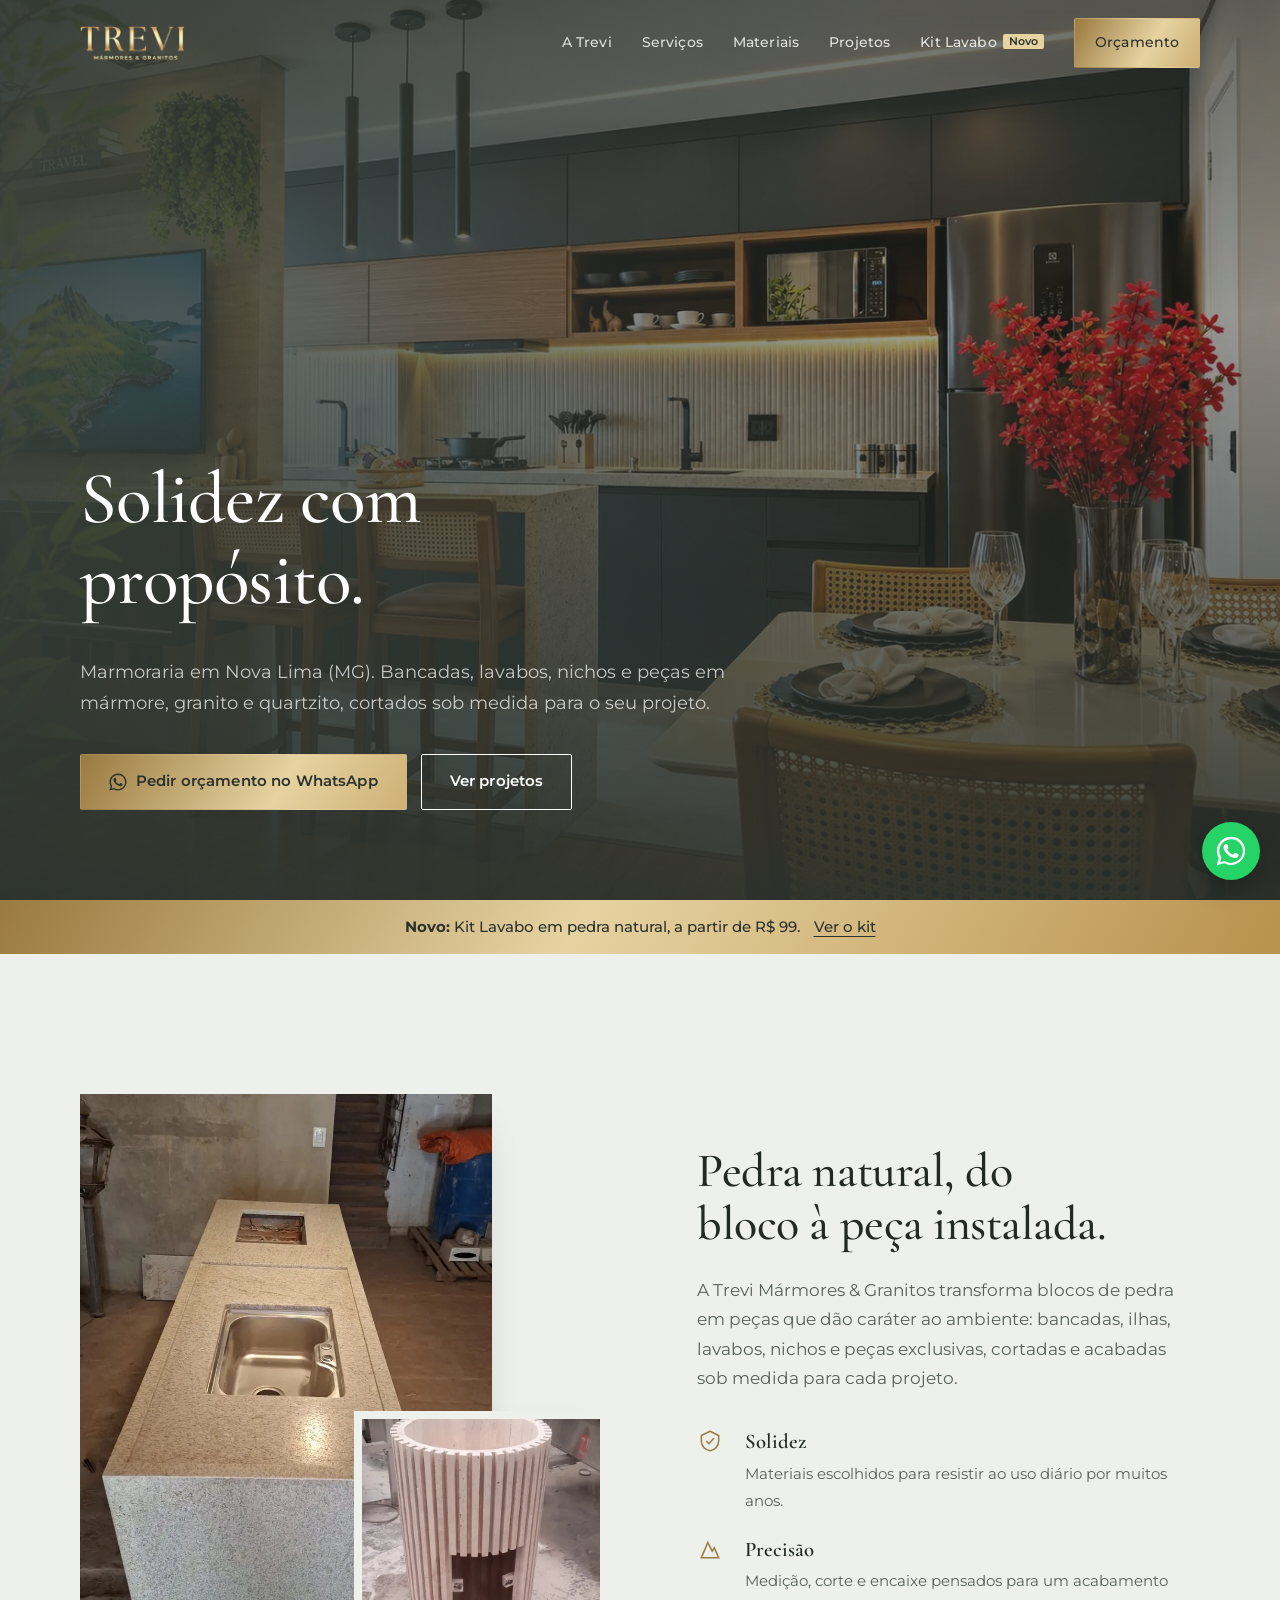
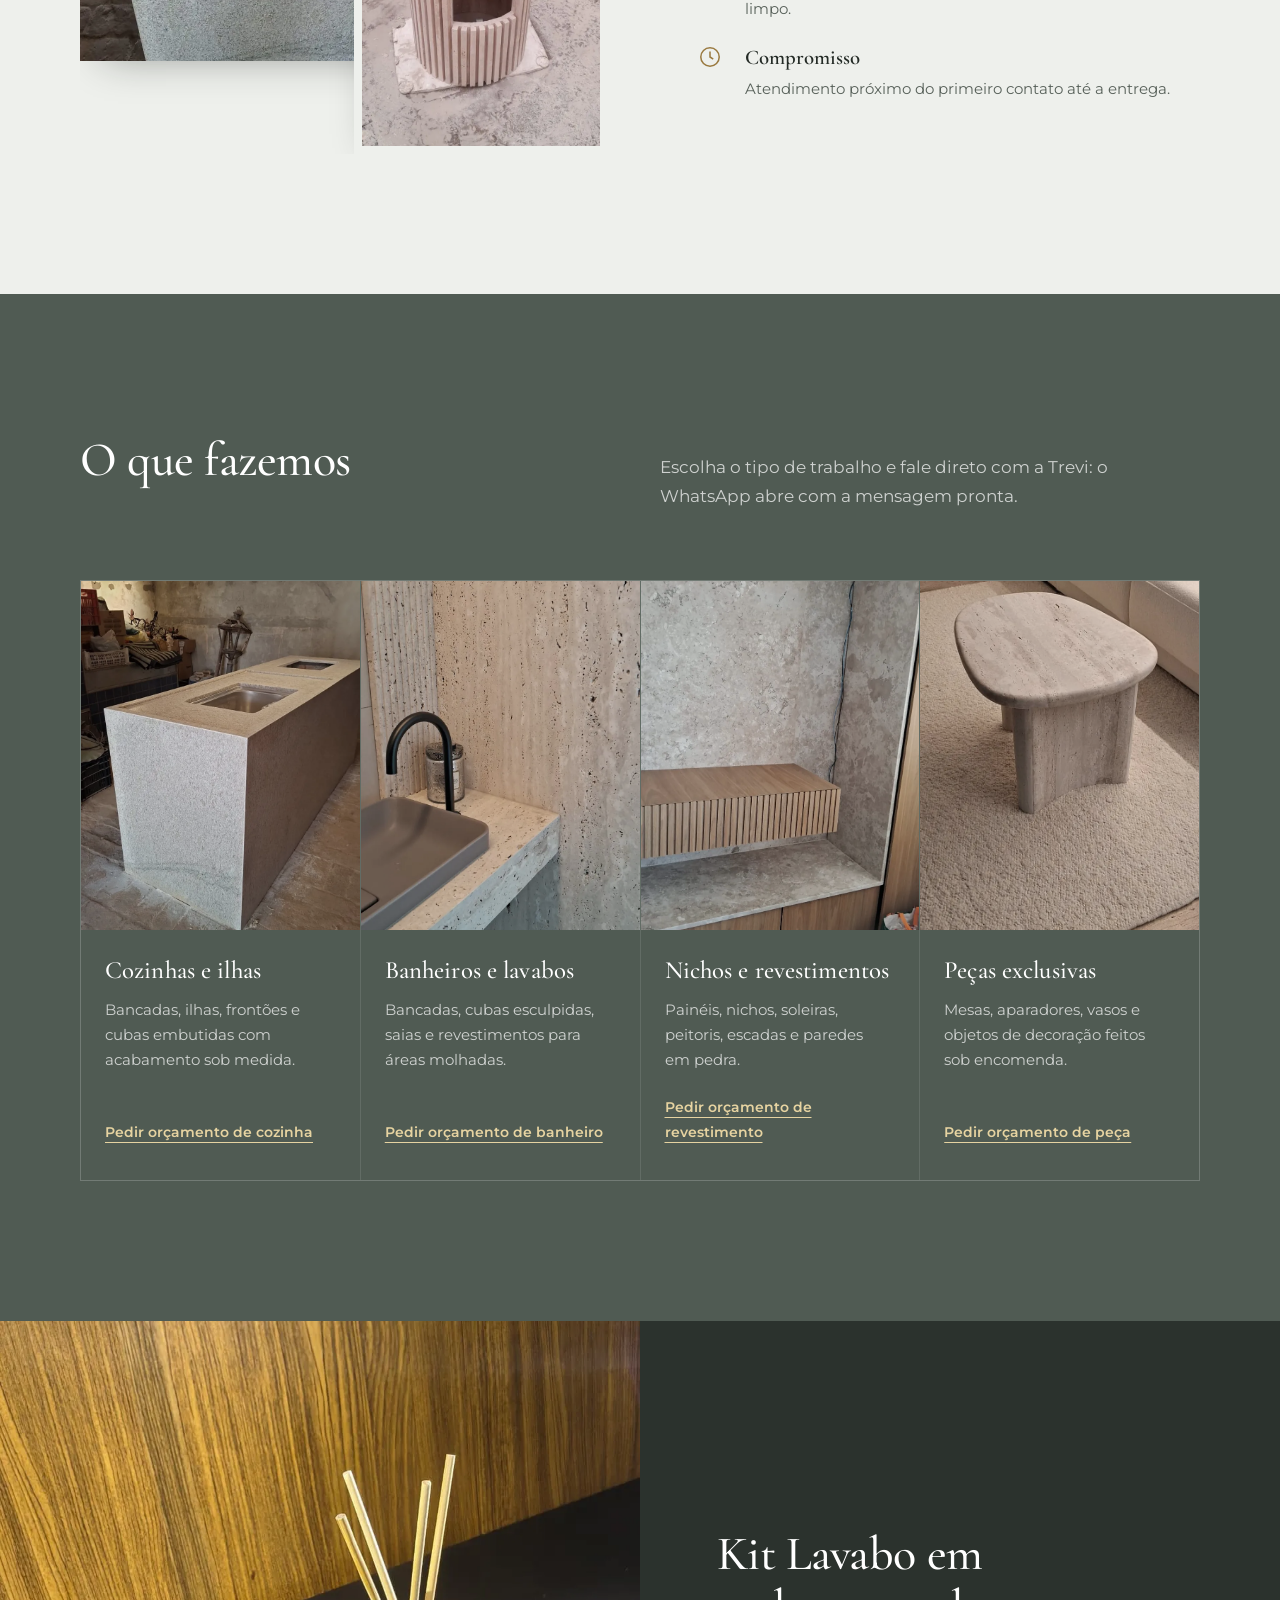
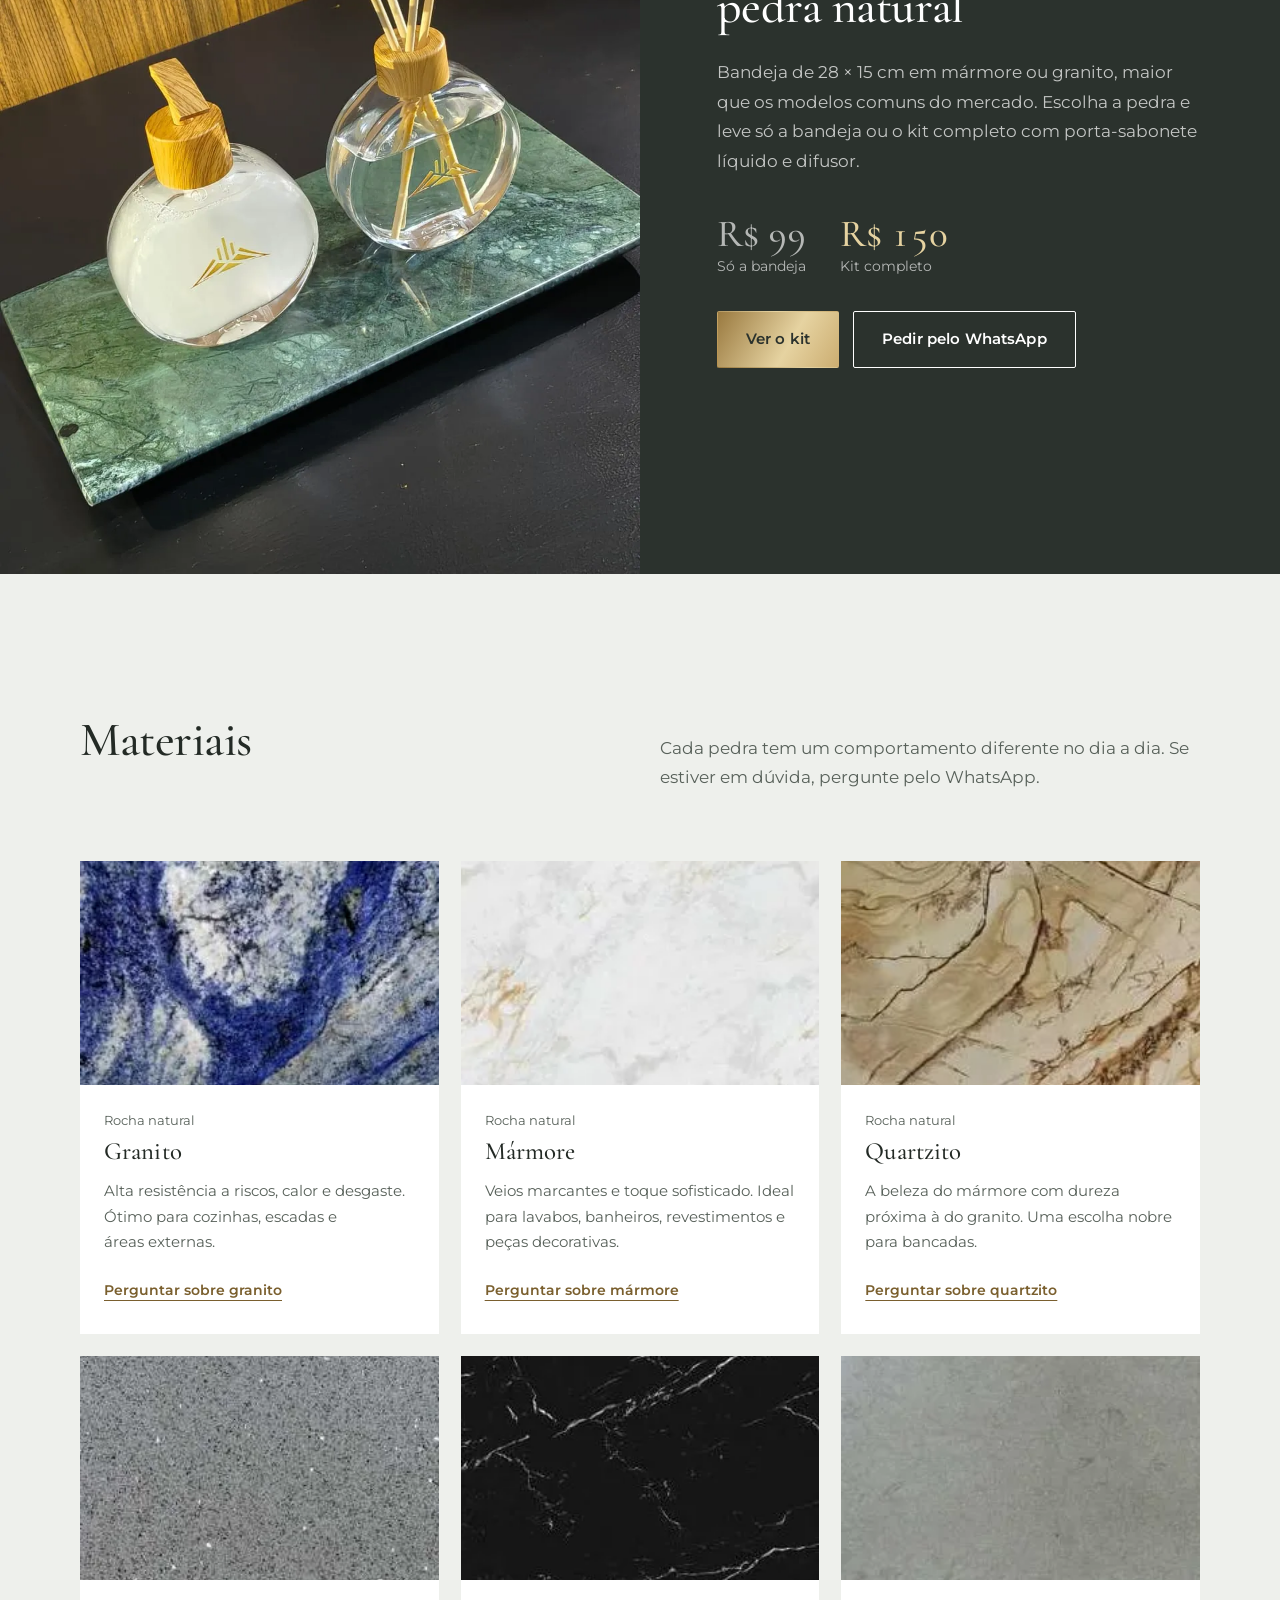
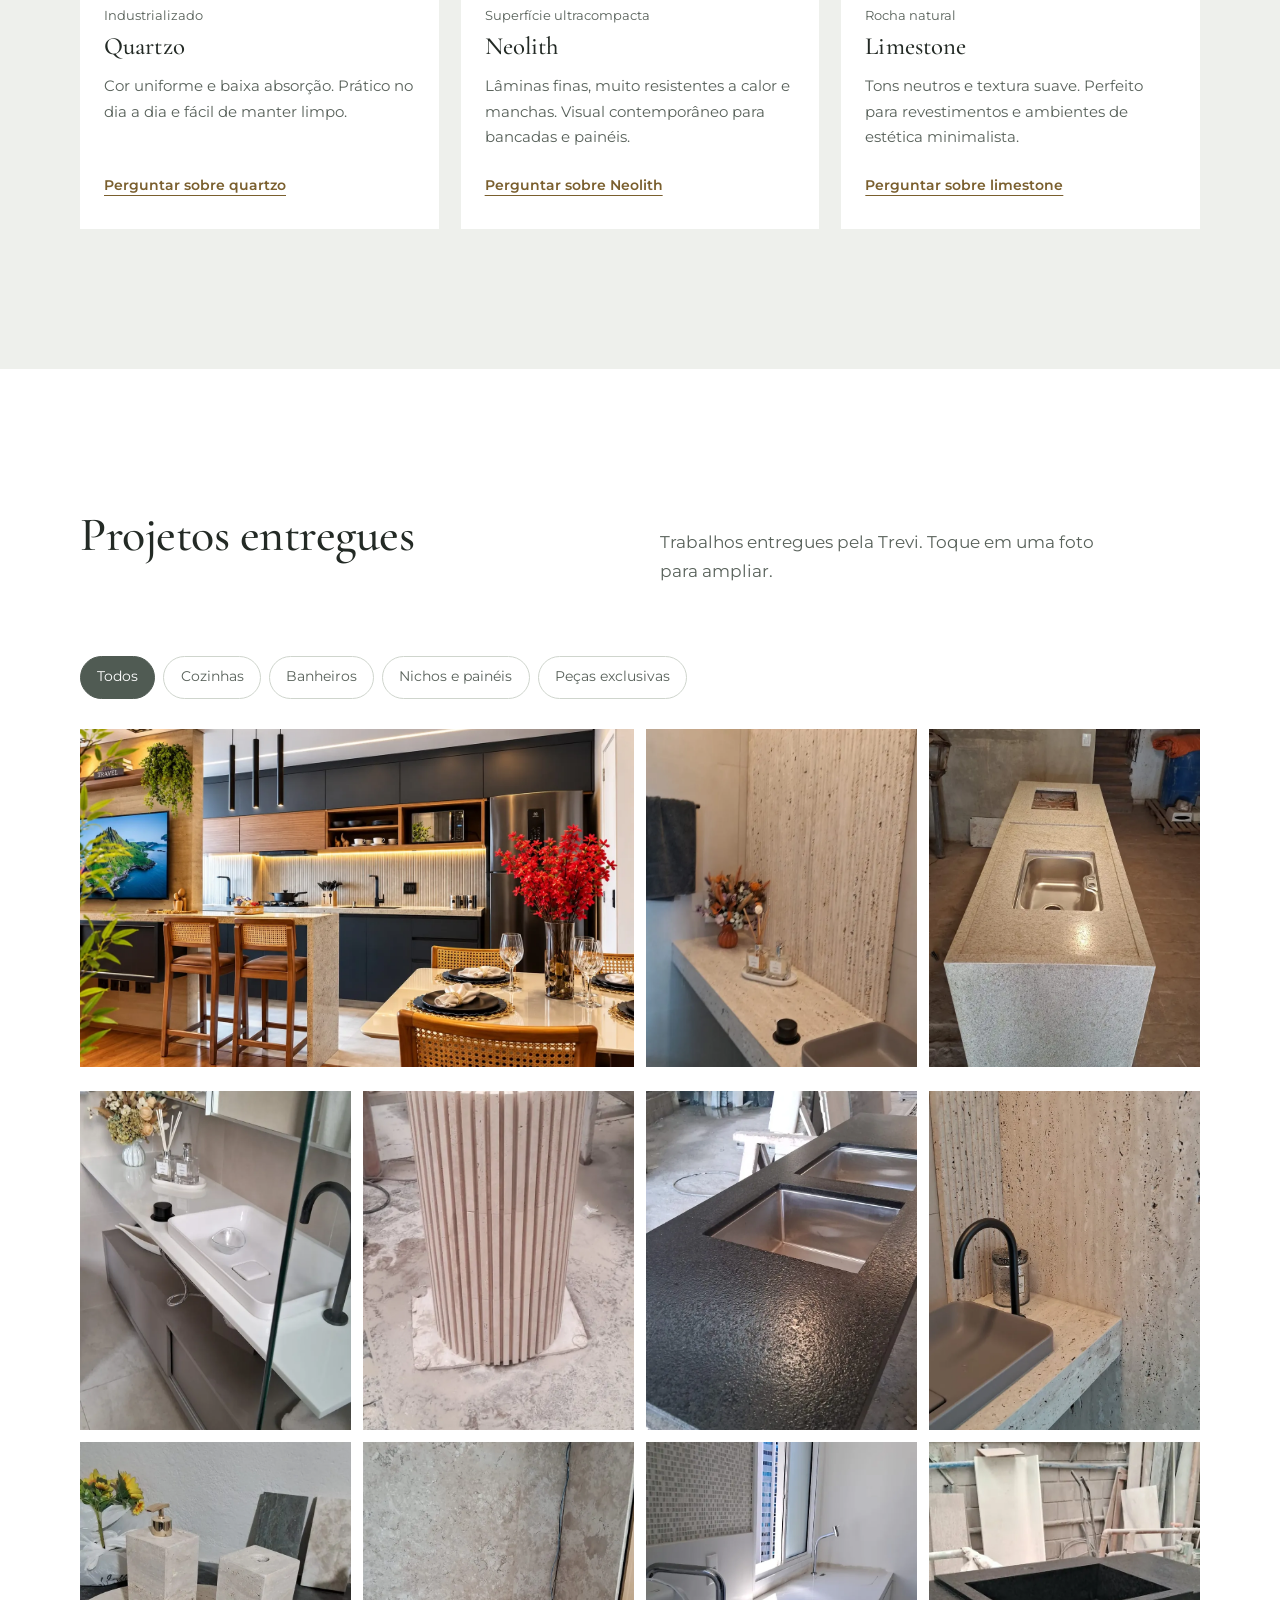
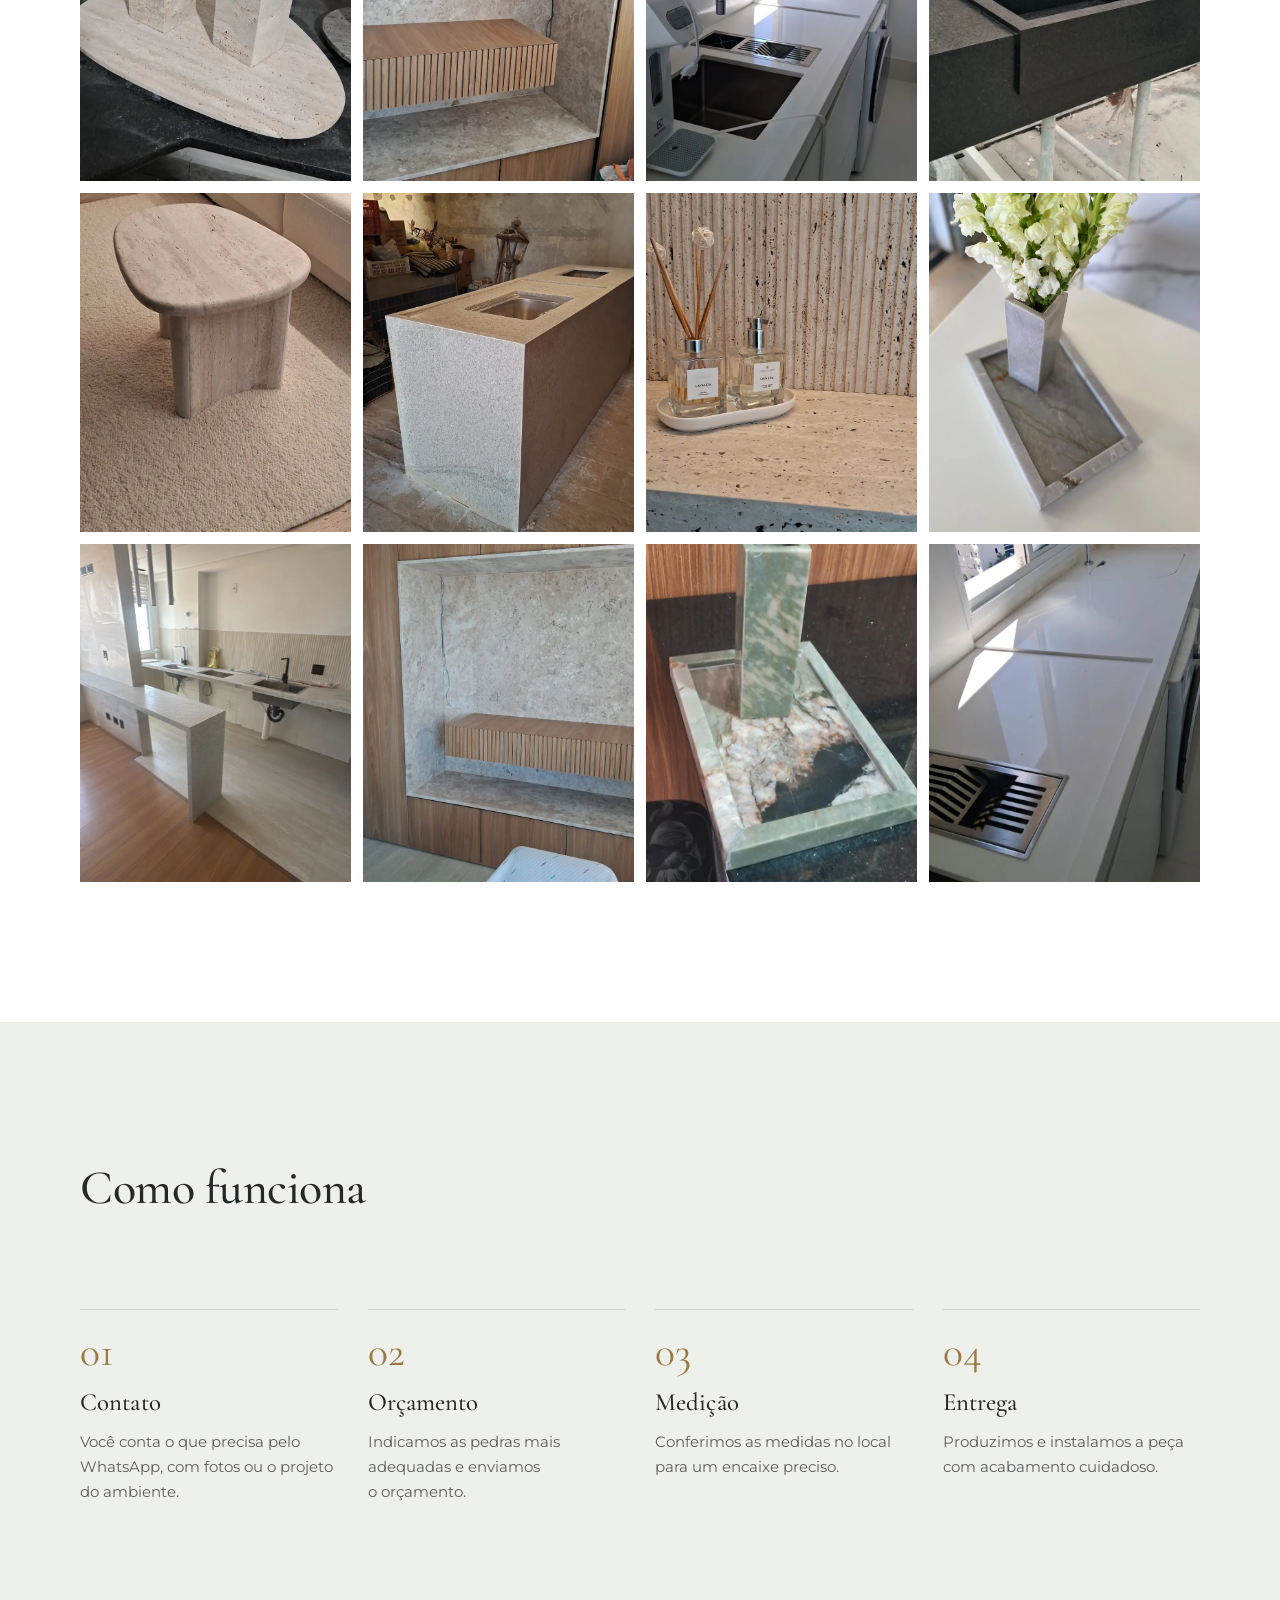
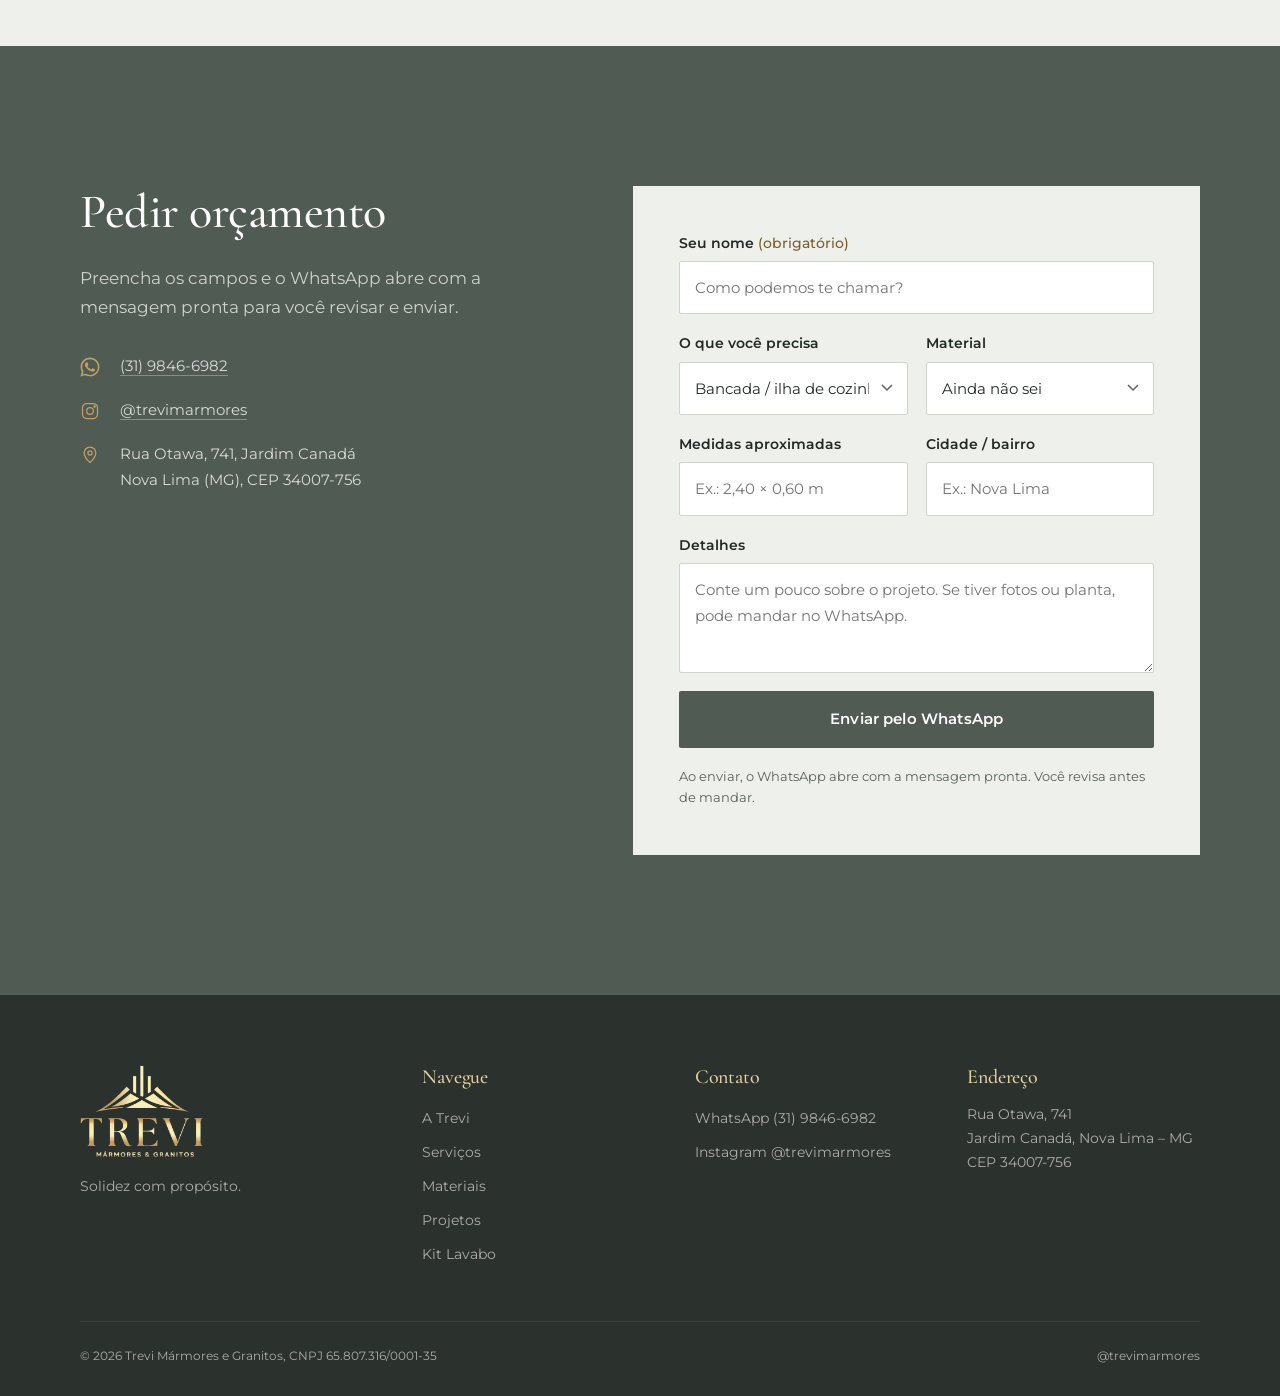
==== commit a12a6a37: "Aplica revisão guiada por impeccable e ui-ux-pro-max - Remove texto em degradê no preço (vira dourad" ====
--- a/index.html
+++ b/index.html
@@ -18,7 +18,8 @@
   <link rel="preconnect" href="https://fonts.gstatic.com" crossorigin>
   <link href="https://fonts.googleapis.com/css2?family=Cormorant+Garamond:ital,wght@0,500;0,600;1,500&family=Montserrat:wght@400;500;600;700&display=swap" rel="stylesheet">
   <script>document.documentElement.classList.add("js")</script>
-  <link rel="stylesheet" href="assets/css/style.css?v=4">
+  <link rel="preload" as="image" href="assets/img/obras/obra-00.webp" fetchpriority="high">
+  <link rel="stylesheet" href="assets/css/style.css?v=5">
   <script type="application/ld+json">
   {
     "@context": "https://schema.org",
@@ -164,12 +165,11 @@
     <div class="destaque-kit">
       <div class="destaque-kit-img"><img src="assets/img/kit/kit-6.webp" alt="Kit Lavabo Trevi com bandeja em mármore verde, porta-sabonete e difusor" loading="lazy"></div>
       <div class="destaque-kit-texto">
-        <span class="selo-novo">Lançamento</span>
         <h2>Kit Lavabo em pedra natural</h2>
         <p class="lead">Bandeja de 28 × 15 cm em mármore ou granito, maior que os modelos comuns do mercado. Escolha a pedra e leve só a bandeja ou o kit completo com porta-sabonete líquido e difusor.</p>
         <div class="preco-linha">
           <div><strong>R$ 99</strong>Só a bandeja</div>
-          <div><strong class="gold-text">R$ 150</strong>Kit completo</div>
+          <div><strong class="preco-destaque">R$ 150</strong>Kit completo</div>
         </div>
         <div class="hero-acoes">
           <a class="btn btn-ouro" href="kit-lavabo.html">Ver o kit</a>
@@ -426,6 +426,6 @@
   <button class="lb-prox" aria-label="Próxima foto"><svg aria-hidden="true" focusable="false" viewBox="0 0 24 24" fill="none" stroke="currentColor" stroke-width="1.5"><path d="M9 5l7 7-7 7"/></svg></button>
 </div>
 
-<script src="assets/js/main.js?v=4"></script>
+<script src="assets/js/main.js?v=5"></script>
 </body>
 </html>
--- a/assets/css/style.css
+++ b/assets/css/style.css
@@ -46,6 +46,9 @@
 
 img { max-width: 100%; display: block; }
 ::selection { background: var(--ouro-claro); color: var(--grafite); }
+/* Superfícies do navegador também na paleta da marca */
+html { scrollbar-color: var(--verde) var(--pedra-2); accent-color: var(--verde); }
+input, textarea { caret-color: var(--ouro-texto); }
 [id] { scroll-margin-top: var(--topo-h); }
 
 /* Foco visível para teclado */
@@ -75,9 +78,6 @@
 .lead { font-size: 1.08rem; color: var(--texto-suave); max-width: 58ch; }
 .on-dark .lead { color: rgba(255, 255, 255, .72); }
 
-.gold-text {
-  background: var(--ouro-grad); -webkit-background-clip: text; background-clip: text; color: transparent;
-}
 
 /* Botões */
 .btn {
@@ -249,8 +249,8 @@
 .destaque-kit-texto { padding: clamp(50px, 7vw, 100px) clamp(24px, 6vw, 90px); display: flex; flex-direction: column; justify-content: center; }
 .preco-linha { display: flex; gap: 34px; margin: 1.2rem 0 2rem; flex-wrap: wrap; }
 .preco-linha div { font-size: .88rem; color: rgba(255,255,255,.65); }
+.preco-linha .preco-destaque { color: var(--ouro-claro); }
 .preco-linha strong { font-variant-numeric: tabular-nums; display: block; font-family: var(--serif); font-weight: 500; font-size: 2.4rem; letter-spacing: 0; text-transform: none; line-height: 1.1; }
-.selo-novo { display: inline-block; align-self: flex-start; background: var(--ouro-grad); color: var(--grafite); font-size: .8rem; font-weight: 700; padding: 4px 12px; margin-bottom: 1.2rem; border-radius: 2px; }
 @media (max-width: 860px) { .destaque-kit { grid-template-columns: 1fr; } .destaque-kit-img { aspect-ratio: 4/3; } }
 
 /* Projetos */
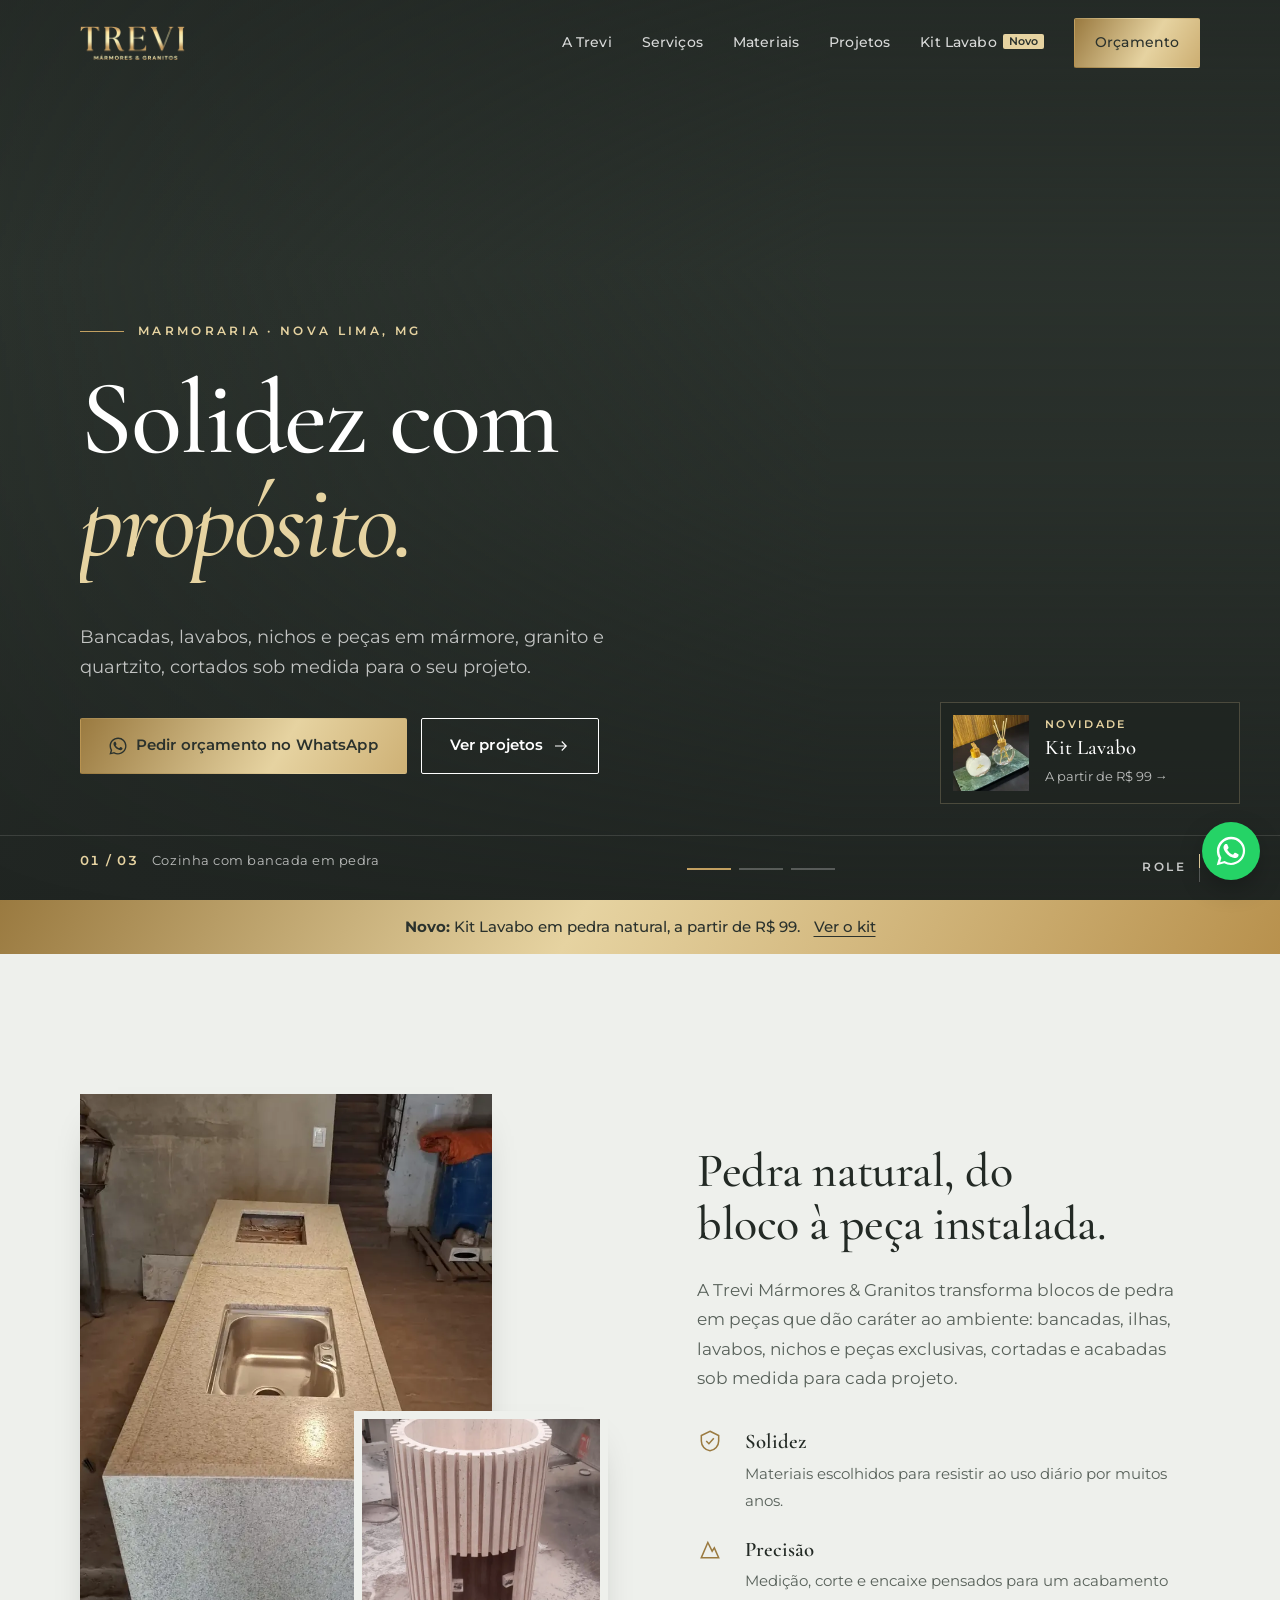
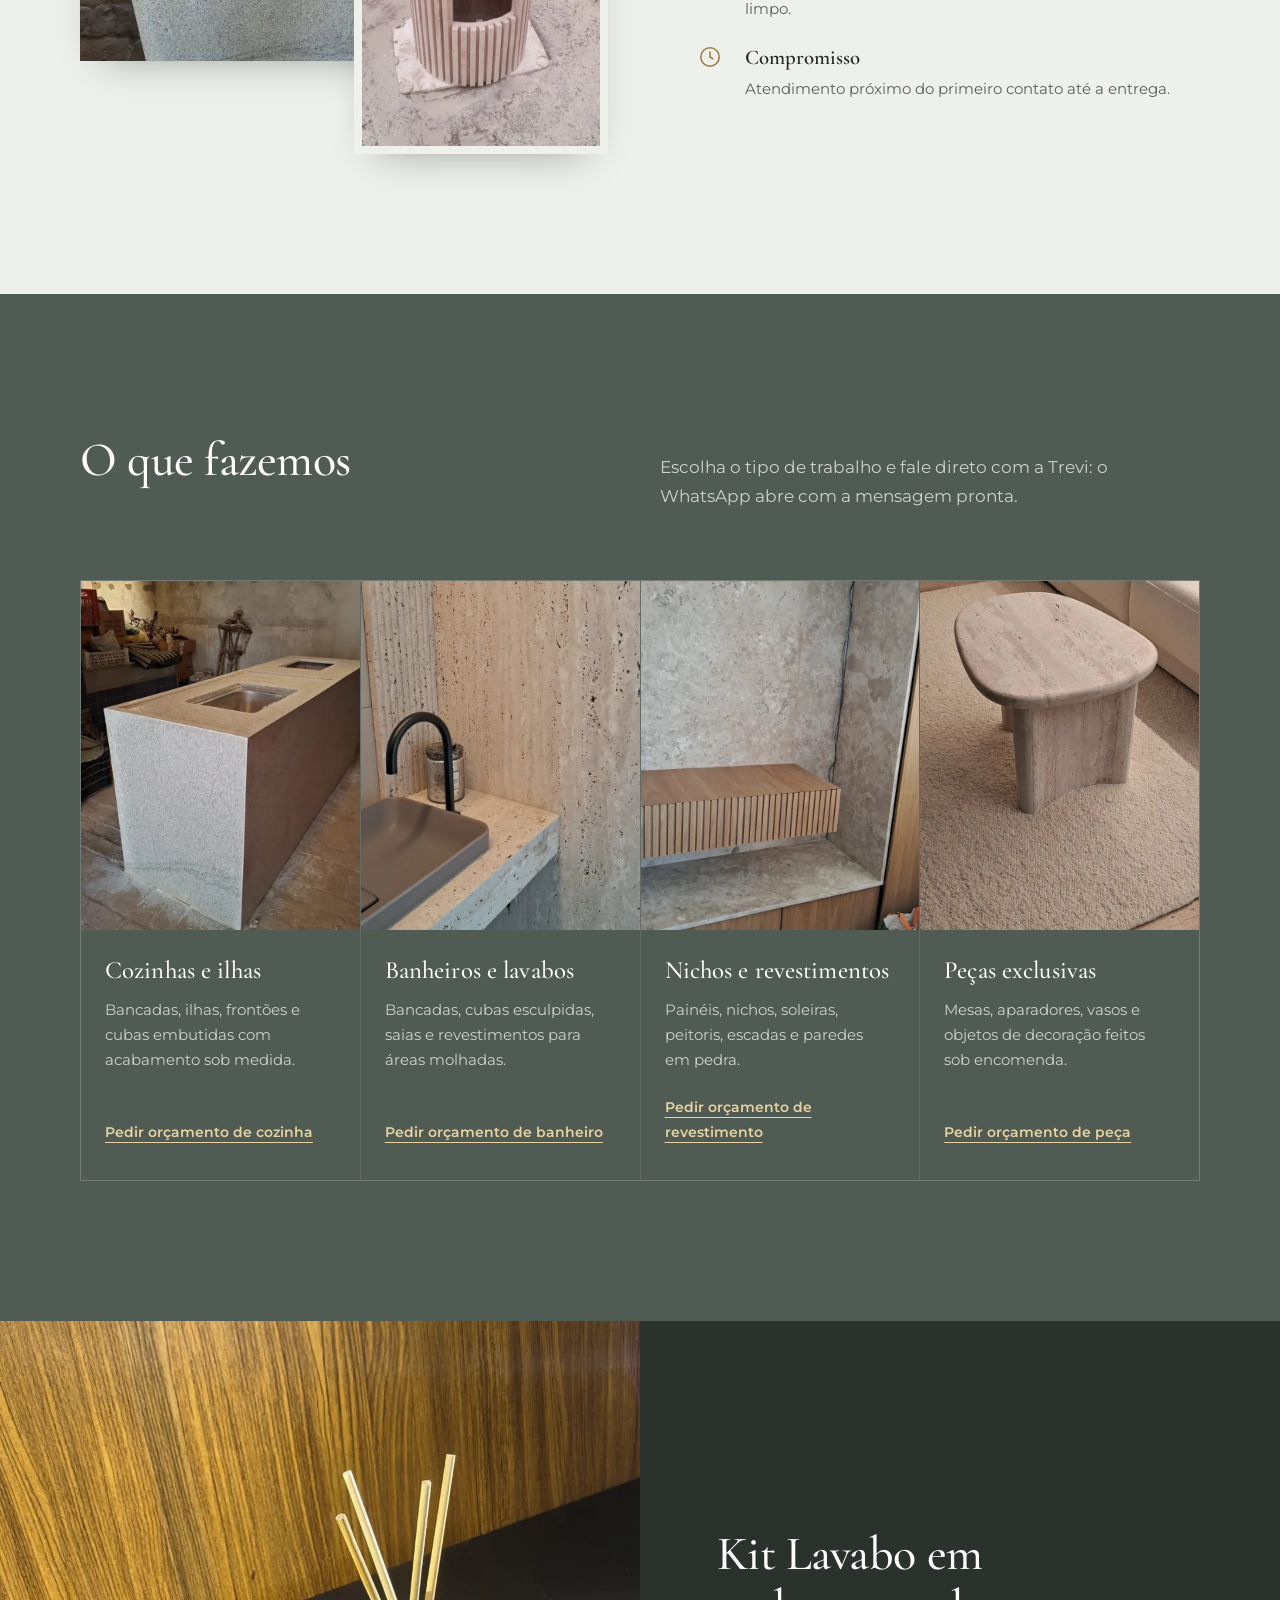
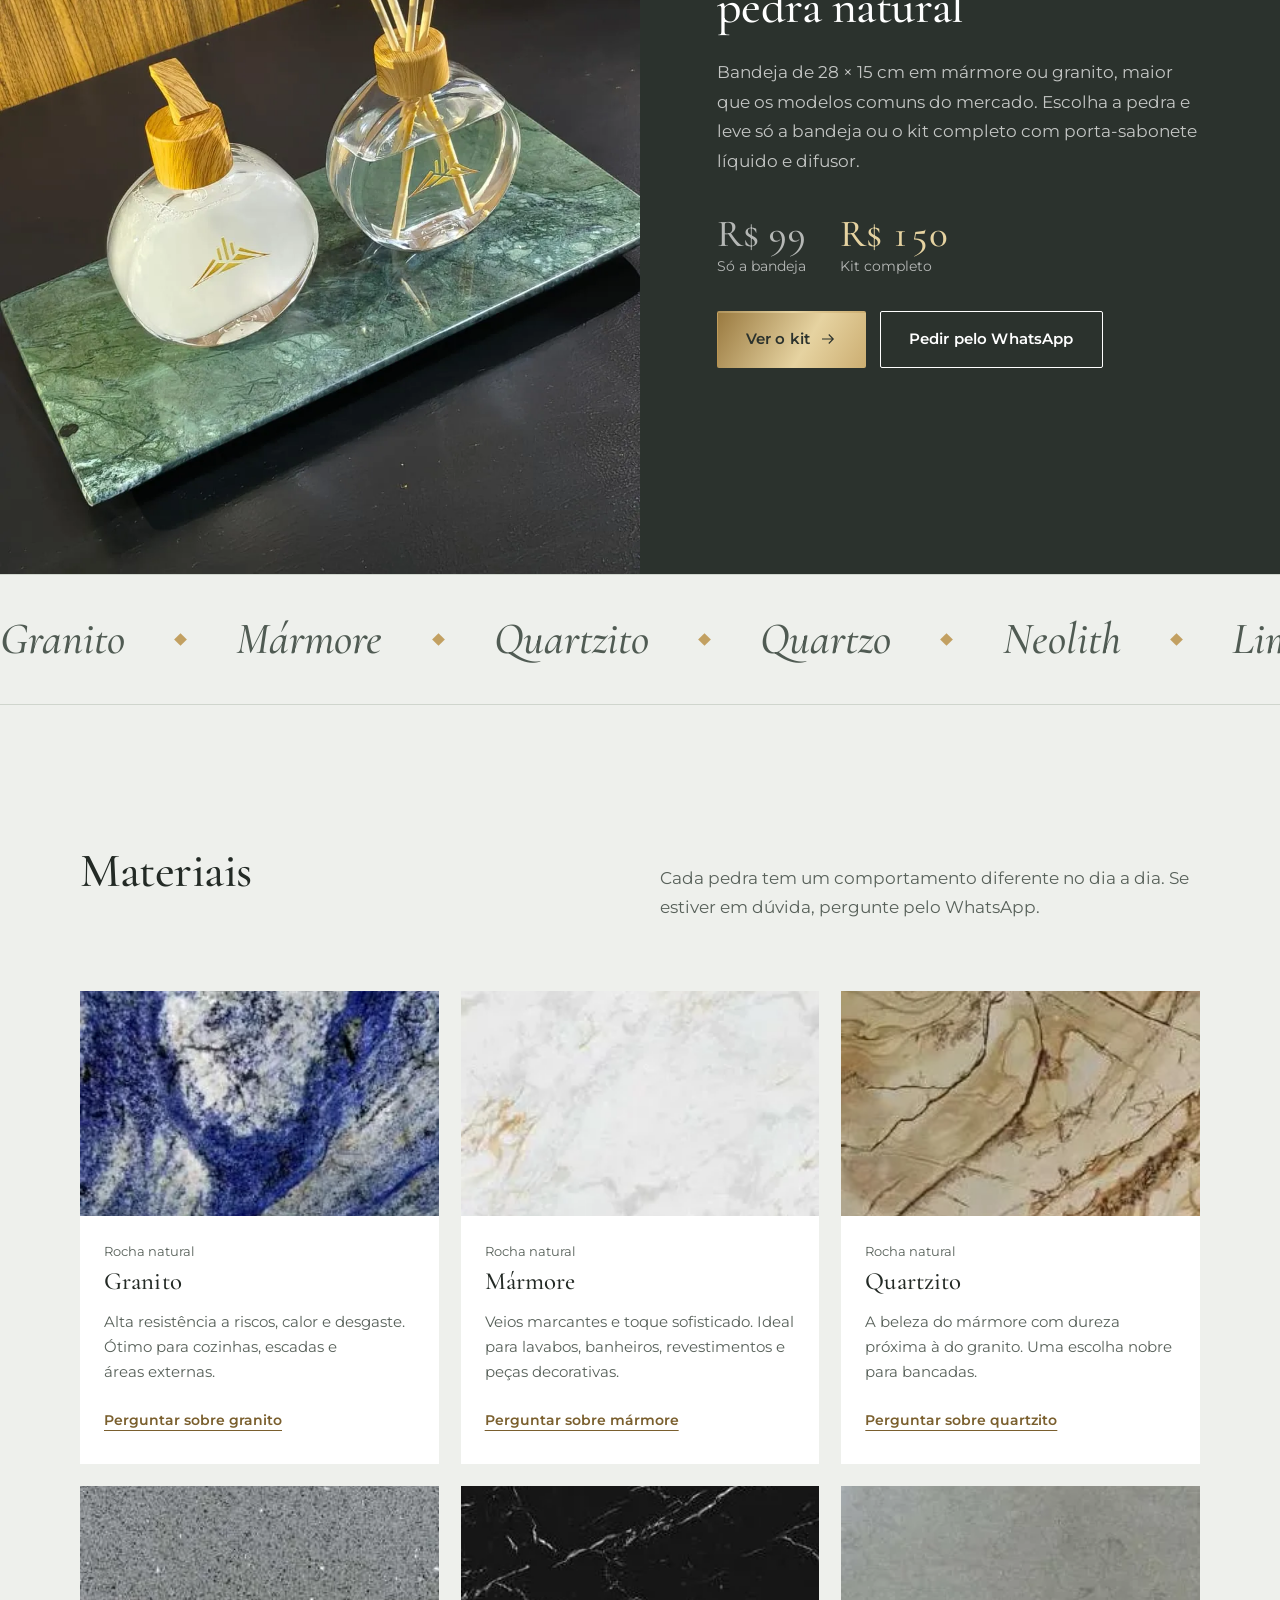
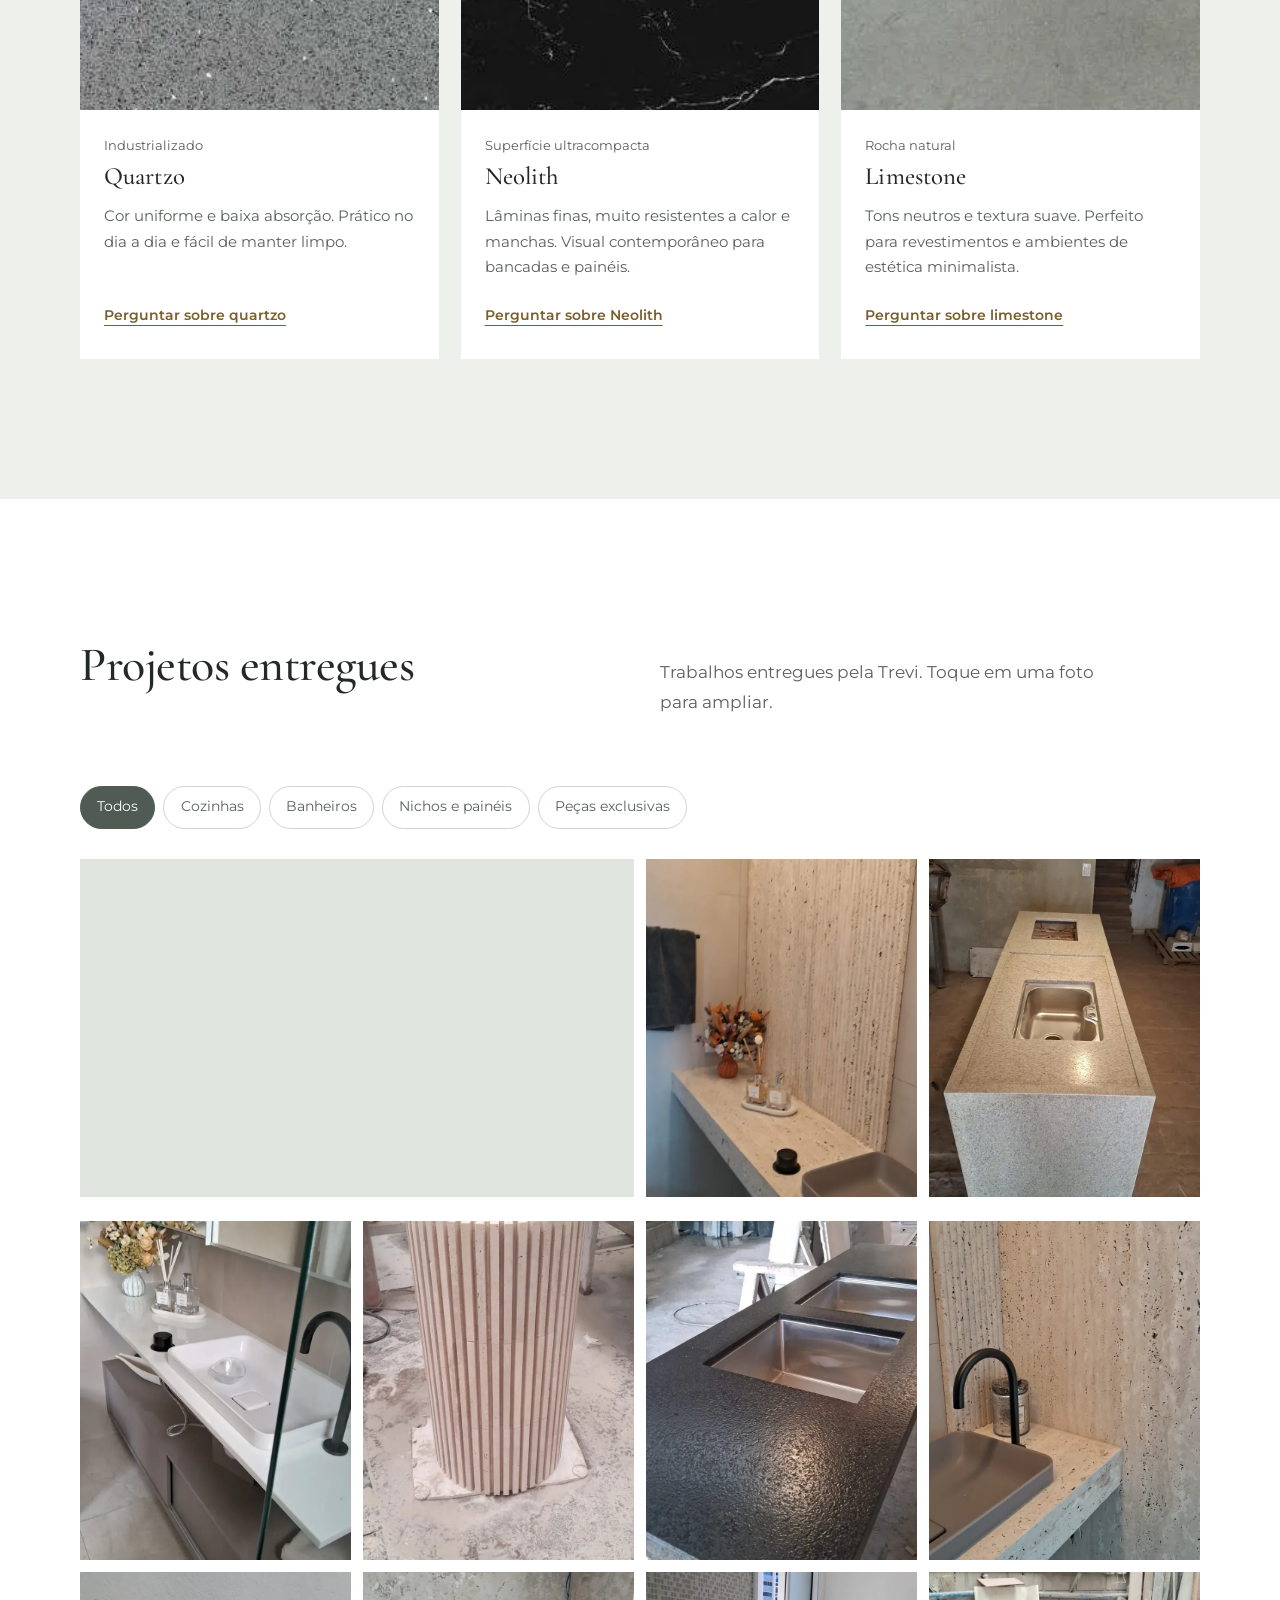
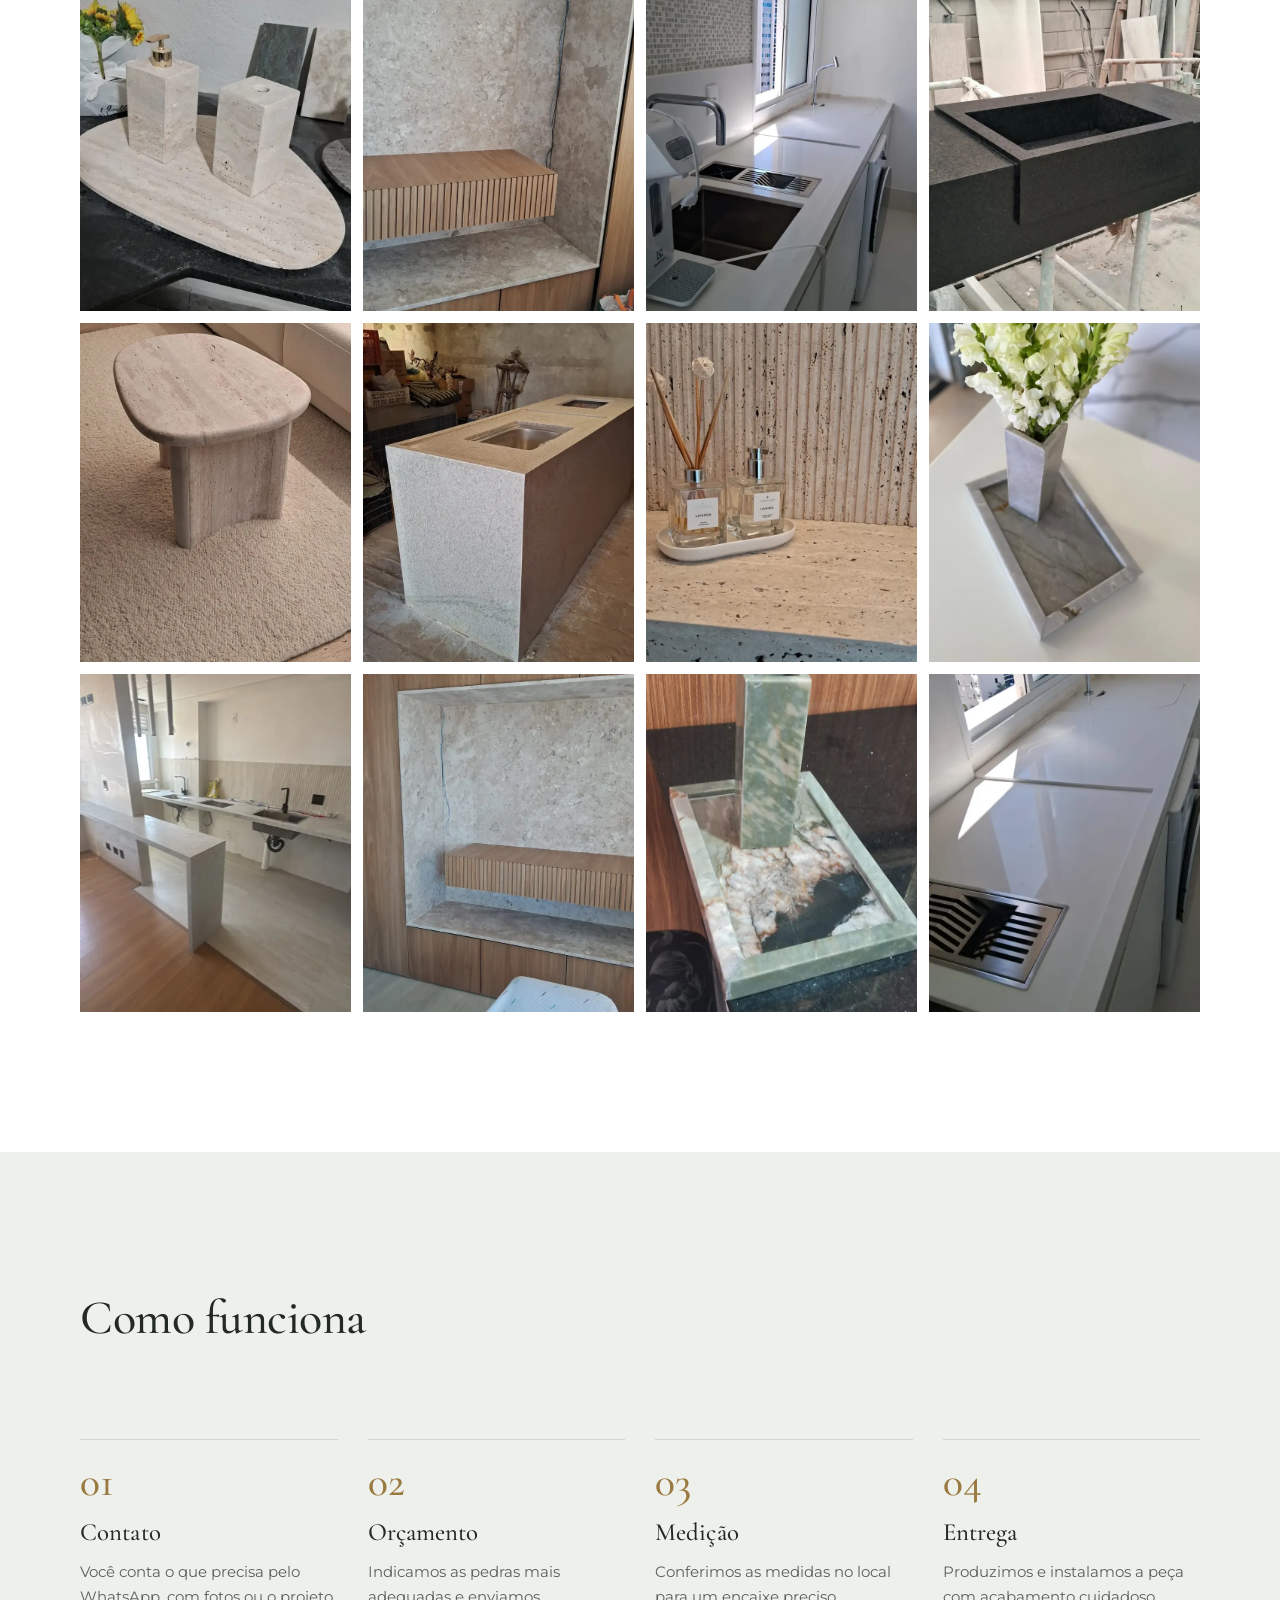
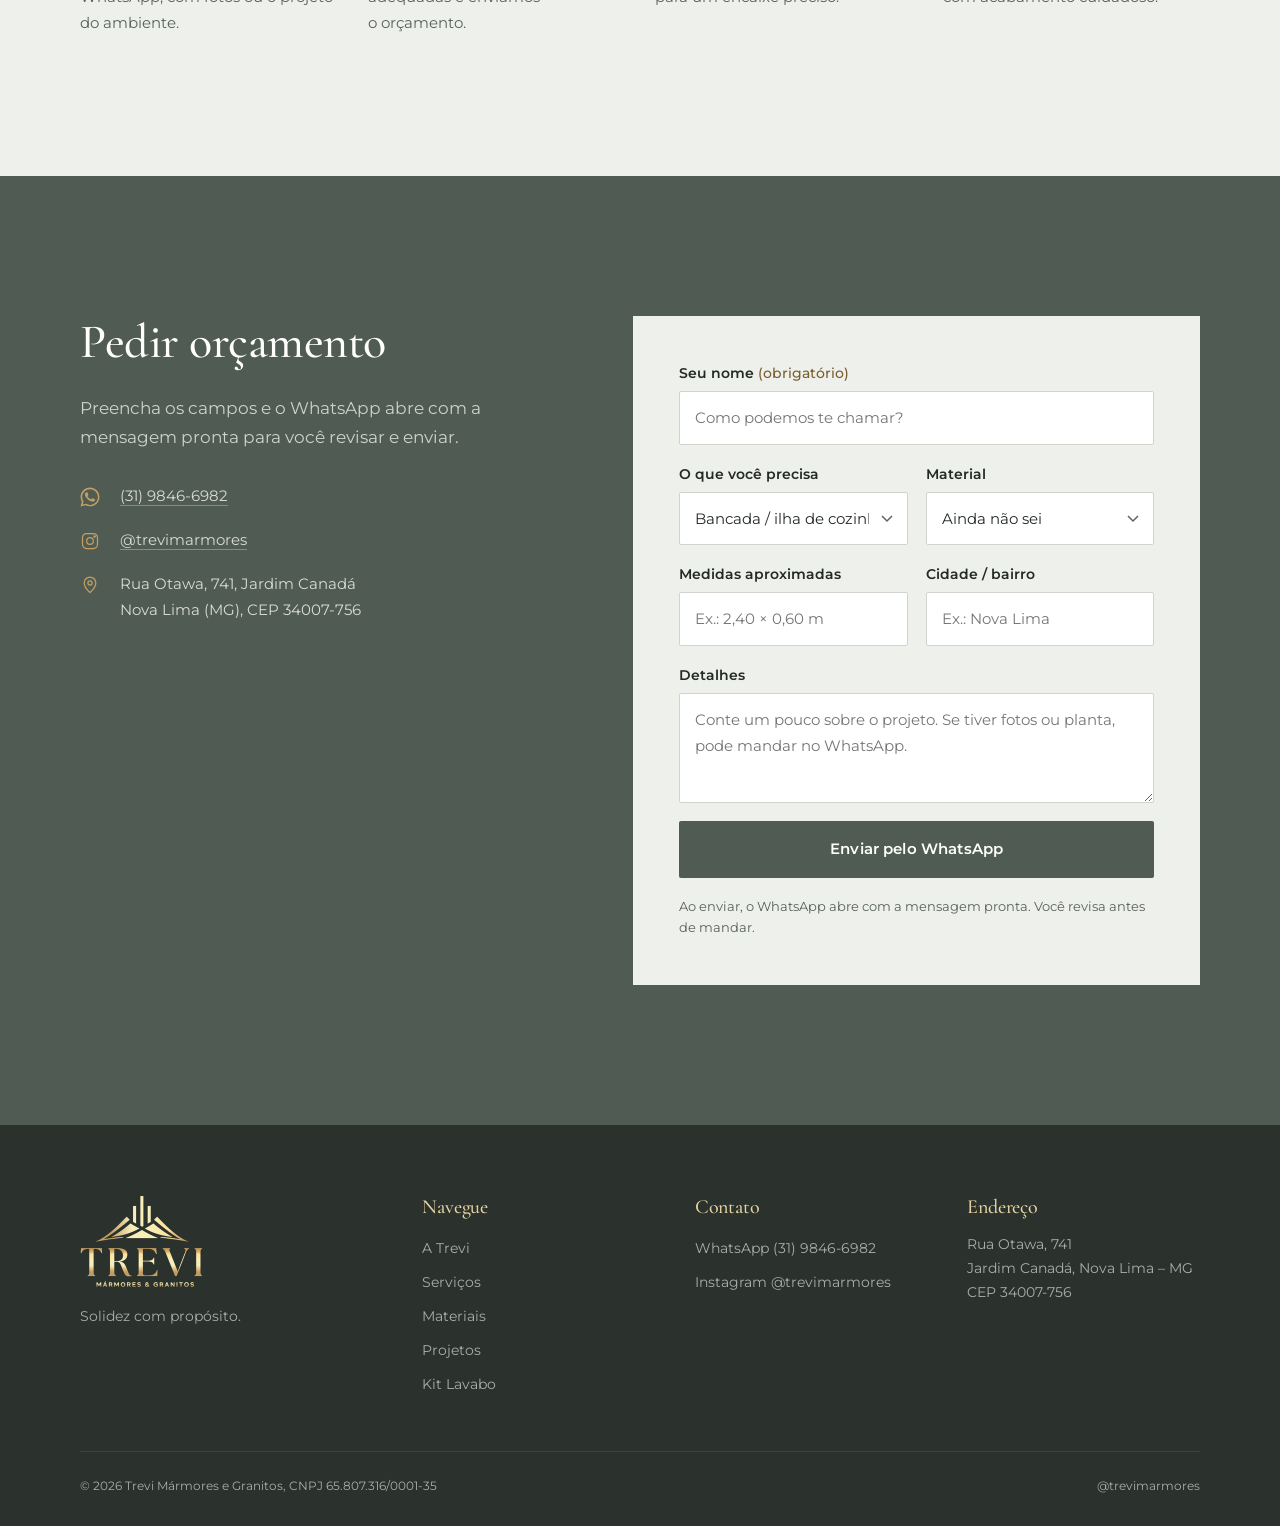
==== commit ce4827dd: "Corrige menu do celular, novo hero e site mais leve e fluido - Remove backdrop-filter do cabeçalho (" ====
--- a/index.html
+++ b/index.html
@@ -14,12 +14,12 @@
   <meta property="og:locale" content="pt_BR">
   <link rel="icon" type="image/png" sizes="32x32" href="assets/img/favicon-32.png">
   <link rel="apple-touch-icon" href="assets/img/apple-touch-icon.png">
-  <link rel="preconnect" href="https://fonts.googleapis.com">
-  <link rel="preconnect" href="https://fonts.gstatic.com" crossorigin>
-  <link href="https://fonts.googleapis.com/css2?family=Cormorant+Garamond:ital,wght@0,500;0,600;1,500&family=Montserrat:wght@400;500;600;700&display=swap" rel="stylesheet">
+  <link rel="preload" href="assets/fonts/cormorant.woff2" as="font" type="font/woff2" crossorigin>
+  <link rel="preload" href="assets/fonts/montserrat.woff2" as="font" type="font/woff2" crossorigin>
   <script>document.documentElement.classList.add("js")</script>
-  <link rel="preload" as="image" href="assets/img/obras/obra-00.webp" fetchpriority="high">
-  <link rel="stylesheet" href="assets/css/style.css?v=5">
+  <link rel="preload" as="image" href="assets/img/obras/obra-00.webp" imagesrcset="assets/img/obras/obra-00-sm.webp 720w, assets/img/obras/obra-00.webp 1400w" imagesizes="100vw" media="(min-width: 701px)" fetchpriority="high">
+  <link rel="preload" as="image" href="assets/img/obras/obra-23-sm.webp" media="(max-width: 700px)" fetchpriority="high">
+  <link rel="stylesheet" href="assets/css/style.css?v=6">
   <script type="application/ld+json">
   {
     "@context": "https://schema.org",
@@ -45,16 +45,16 @@
 
 <header class="topo">
   <div class="container">
-    <a href="index.html" class="marca" aria-label="Trevi Mármores & Granitos, início"><img src="assets/img/logo-nome.png" alt="Trevi Mármores & Granitos" width="864" height="280"></a>
+    <a href="index.html" class="marca" aria-label="Trevi Mármores & Granitos, início"><img src="assets/img/logo-nome-sm.png" alt="Trevi Mármores & Granitos" width="216" height="70"></a>
     <button class="menu-btn" aria-label="Abrir menu" aria-expanded="false" aria-controls="menu-principal">
       <svg aria-hidden="true" focusable="false" viewBox="0 0 24 24" fill="none" stroke="currentColor" stroke-width="1.5"><path class="l1" d="M3 7h18"/><path class="l2" d="M3 12h18"/><path class="l3" d="M3 17h18"/></svg>
     </button>
     <nav class="nav" id="menu-principal" aria-label="Principal">
-      <a href="#sobre">A Trevi</a>
-      <a href="#servicos">Serviços</a>
-      <a href="#materiais">Materiais</a>
-      <a href="#projetos">Projetos</a>
-      <a href="kit-lavabo.html">Kit Lavabo<span class="selo">Novo</span></a>
+      <a data-n="01" href="#sobre">A Trevi</a>
+      <a data-n="02" href="#servicos">Serviços</a>
+      <a data-n="03" href="#materiais">Materiais</a>
+      <a data-n="04" href="#projetos">Projetos</a>
+      <a data-n="05" href="kit-lavabo.html">Kit Lavabo<span class="selo">Novo</span></a>
       <a href="#orcamento" class="btn btn-ouro">Orçamento</a>
     </nav>
   </div>
@@ -63,17 +63,52 @@
 <main id="conteudo">
 
   <!-- Hero -->
-  <section class="hero on-dark">
-    <div class="hero-bg"><img src="assets/img/obras/obra-00.webp" alt="" width="1400" height="1050" fetchpriority="high"></div>
+  <section class="hero on-dark" aria-label="Apresentação">
+    <div class="hero-bg" aria-hidden="true">
+      <div class="hero-slide ativo" data-legenda="Cozinha com bancada em pedra" data-legenda-celular="Lavabo em travertino">
+        <picture>
+          <source media="(max-width: 700px)" srcset="assets/img/obras/obra-23-sm.webp">
+          <img src="assets/img/obras/obra-00.webp" srcset="assets/img/obras/obra-00-sm.webp 720w, assets/img/obras/obra-00.webp 1400w" sizes="100vw" alt="" width="1400" height="1050" fetchpriority="high" decoding="async">
+        </picture>
+      </div>
+      <div class="hero-slide" data-legenda="Nicho revestido em pedra natural" data-legenda-celular="Bancada de banheiro com cuba esculpida">
+        <picture>
+          <source media="(max-width: 700px)" srcset="assets/img/obras/obra-29-sm.webp">
+          <img src="assets/img/obras/obra-30.webp" srcset="assets/img/obras/obra-30-sm.webp 720w, assets/img/obras/obra-30.webp 1400w" sizes="100vw" alt="" width="1400" height="1050" loading="lazy" decoding="async">
+        </picture>
+      </div>
+      <div class="hero-slide" data-legenda="Mesa de centro orgânica em travertino" data-legenda-celular="Bancada em travertino com cuba de apoio">
+        <picture>
+          <source media="(max-width: 700px)" srcset="assets/img/obras/obra-22-sm.webp">
+          <img src="assets/img/obras/obra-07.webp" srcset="assets/img/obras/obra-07-sm.webp 720w, assets/img/obras/obra-07.webp 1400w" sizes="100vw" alt="" width="1400" height="1050" loading="lazy" decoding="async">
+        </picture>
+      </div>
+    </div>
     <div class="container">
-      <h1>Solidez com propósito.</h1>
-      <p class="lead">Marmoraria em Nova Lima (MG). Bancadas, lavabos, nichos e peças em mármore, granito e quartzito, cortados sob medida para o seu projeto.</p>
-      <div class="hero-acoes">
-        <a class="btn btn-ouro" data-wa="Olá, Trevi! Vim pelo site e gostaria de fazer um orçamento.">
+      <div class="hero-conteudo">
+        <p class="sobretitulo">Marmoraria · Nova Lima, MG</p>
+        <h1><span class="linha"><span>Solidez com</span></span><span class="linha"><span style="--i:1"><em>propósito.</em></span></span></h1>
+        <p class="lead">Bancadas, lavabos, nichos e peças em mármore, granito e quartzito, cortados sob medida para o seu projeto.</p>
+        <div class="hero-acoes">
+          <a class="btn btn-ouro" data-wa="Olá, Trevi! Vim pelo site e gostaria de fazer um orçamento.">
           <svg aria-hidden="true" focusable="false" viewBox="0 0 24 24" fill="currentColor"><path d="M17.47 14.38c-.3-.15-1.76-.87-2.03-.97-.27-.1-.47-.15-.67.15-.2.3-.77.97-.94 1.17-.17.2-.35.22-.65.07-.3-.15-1.26-.46-2.4-1.48-.89-.79-1.49-1.77-1.66-2.07-.17-.3-.02-.46.13-.61.13-.13.3-.35.45-.52.15-.17.2-.3.3-.5.1-.2.05-.37-.02-.52-.08-.15-.67-1.62-.92-2.22-.24-.58-.49-.5-.67-.51h-.57c-.2 0-.52.07-.8.37-.27.3-1.04 1.02-1.04 2.48s1.07 2.88 1.21 3.08c.15.2 2.1 3.2 5.08 4.49.71.31 1.26.49 1.69.63.71.23 1.36.2 1.87.12.57-.09 1.76-.72 2.01-1.41.25-.69.25-1.29.17-1.41-.07-.12-.27-.2-.57-.35M12.05 21.5h-.01a9.4 9.4 0 0 1-4.79-1.31l-.34-.2-3.56.93.95-3.47-.22-.36a9.4 9.4 0 0 1-1.44-5.02c0-5.2 4.24-9.43 9.44-9.43a9.38 9.38 0 0 1 9.43 9.44c0 5.2-4.24 9.43-9.44 9.43M20.08 3.9A11.27 11.27 0 0 0 12.05.6C5.8.6.7 5.69.7 11.95c0 2 .52 3.95 1.52 5.67L.6 23.4l5.93-1.55a11.3 11.3 0 0 0 5.42 1.38h.01c6.25 0 11.35-5.09 11.35-11.35 0-3.03-1.18-5.88-3.33-8.02"/></svg>
           Pedir orçamento no WhatsApp
         </a>
-        <a class="btn btn-linha" href="#projetos">Ver projetos</a>
+          <a class="btn btn-linha" href="#projetos">Ver projetos <svg class="seta-btn" aria-hidden="true" focusable="false" viewBox="0 0 24 24" fill="none" stroke="currentColor" stroke-width="1.5"><path d="M4 12h15M13 6l6 6-6 6"/></svg></a>
+        </div>
+      </div>
+    </div>
+    <a class="hero-kit" href="kit-lavabo.html">
+      <img src="assets/img/kit/kit-6-mini.webp" alt="" width="240" height="320" decoding="async">
+      <div><small>Novidade</small><strong>Kit Lavabo</strong><span>A partir de R$ 99 →</span></div>
+    </a>
+    <div class="hero-rodape">
+      <div class="container">
+        <p class="hero-legenda" aria-hidden="true"><span class="num">01 / 03</span><span class="txt">Cozinha com bancada em pedra</span></p>
+        <div class="hero-pontos" role="group" aria-label="Fotos de projetos">
+          <button class="ativo" aria-label="Foto 1"></button><button aria-label="Foto 2"></button><button aria-label="Foto 3"></button>
+        </div>
+        <a class="rolar" href="#sobre">Role <span></span></a>
       </div>
     </div>
   </section>
@@ -90,8 +125,8 @@
   <section class="secao" id="sobre">
     <div class="container sobre">
       <div class="sobre-fotos">
-        <img src="assets/img/obras/obra-01.webp" alt="Ilha de cozinha revestida em pedra clara com cuba de inox" loading="lazy">
-        <img src="assets/img/obras/obra-09.webp" alt="Peça ripada em pedra natural produzida na marmoraria" loading="lazy">
+        <img src="assets/img/obras/obra-01.webp" srcset="assets/img/obras/obra-01-sm.webp 720w, assets/img/obras/obra-01.webp 1400w" sizes="(max-width: 860px) 80vw, 40vw" alt="Ilha de cozinha revestida em pedra clara com cuba de inox" loading="lazy" decoding="async">
+        <img src="assets/img/obras/obra-09.webp" alt="Peça ripada em pedra natural produzida na marmoraria" loading="lazy" decoding="async">
       </div>
       <div>
         <h2>Pedra natural, do bloco à peça instalada.</h2>
@@ -125,7 +160,7 @@
       </div>
       <div class="servicos">
         <article class="servico">
-          <div class="servico-img"><img src="assets/img/obras/obra-03.webp" alt="Ilha de cozinha em pedra" loading="lazy"></div>
+          <div class="servico-img"><img src="assets/img/obras/obra-03.webp" srcset="assets/img/obras/obra-03-sm.webp 720w, assets/img/obras/obra-03.webp 1400w" sizes="(max-width: 560px) 100vw, (max-width: 1024px) 50vw, 25vw" alt="Ilha de cozinha em pedra" loading="lazy" decoding="async"></div>
           <div class="servico-corpo">
             <h3>Cozinhas e ilhas</h3>
             <p>Bancadas, ilhas, frontões e cubas embutidas com acabamento sob medida.</p>
@@ -133,7 +168,7 @@
           </div>
         </article>
         <article class="servico">
-          <div class="servico-img"><img src="assets/img/obras/obra-22.webp" alt="Bancada de lavabo em travertino com cuba de apoio" loading="lazy"></div>
+          <div class="servico-img"><img src="assets/img/obras/obra-22.webp" srcset="assets/img/obras/obra-22-sm.webp 720w, assets/img/obras/obra-22.webp 1400w" sizes="(max-width: 560px) 100vw, (max-width: 1024px) 50vw, 25vw" alt="Bancada de lavabo em travertino com cuba de apoio" loading="lazy" decoding="async"></div>
           <div class="servico-corpo">
             <h3>Banheiros e lavabos</h3>
             <p>Bancadas, cubas esculpidas, saias e revestimentos para áreas molhadas.</p>
@@ -141,7 +176,7 @@
           </div>
         </article>
         <article class="servico">
-          <div class="servico-img"><img src="assets/img/obras/obra-31.webp" alt="Nicho revestido em pedra natural em painel de madeira" loading="lazy"></div>
+          <div class="servico-img"><img src="assets/img/obras/obra-31.webp" srcset="assets/img/obras/obra-31-sm.webp 720w, assets/img/obras/obra-31.webp 1400w" sizes="(max-width: 560px) 100vw, (max-width: 1024px) 50vw, 25vw" alt="Nicho revestido em pedra natural em painel de madeira" loading="lazy" decoding="async"></div>
           <div class="servico-corpo">
             <h3>Nichos e revestimentos</h3>
             <p>Painéis, nichos, soleiras, peitoris, escadas e paredes em pedra.</p>
@@ -149,7 +184,7 @@
           </div>
         </article>
         <article class="servico">
-          <div class="servico-img"><img src="assets/img/obras/obra-08.webp" alt="Mesa de centro em travertino" loading="lazy"></div>
+          <div class="servico-img"><img src="assets/img/obras/obra-08.webp" alt="Mesa de centro em travertino" loading="lazy" decoding="async"></div>
           <div class="servico-corpo">
             <h3>Peças exclusivas</h3>
             <p>Mesas, aparadores, vasos e objetos de decoração feitos sob encomenda.</p>
@@ -163,7 +198,7 @@
   <!-- Destaque Kit Lavabo -->
   <section class="secao-verde on-dark">
     <div class="destaque-kit">
-      <div class="destaque-kit-img"><img src="assets/img/kit/kit-6.webp" alt="Kit Lavabo Trevi com bandeja em mármore verde, porta-sabonete e difusor" loading="lazy"></div>
+      <div class="destaque-kit-img"><img src="assets/img/kit/kit-6.webp" alt="Kit Lavabo Trevi com bandeja em mármore verde, porta-sabonete e difusor" loading="lazy" decoding="async"></div>
       <div class="destaque-kit-texto">
         <h2>Kit Lavabo em pedra natural</h2>
         <p class="lead">Bandeja de 28 × 15 cm em mármore ou granito, maior que os modelos comuns do mercado. Escolha a pedra e leve só a bandeja ou o kit completo com porta-sabonete líquido e difusor.</p>
@@ -172,12 +207,20 @@
           <div><strong class="preco-destaque">R$ 150</strong>Kit completo</div>
         </div>
         <div class="hero-acoes">
-          <a class="btn btn-ouro" href="kit-lavabo.html">Ver o kit</a>
+          <a class="btn btn-ouro" href="kit-lavabo.html">Ver o kit <svg class="seta-btn" aria-hidden="true" focusable="false" viewBox="0 0 24 24" fill="none" stroke="currentColor" stroke-width="1.5"><path d="M4 12h15M13 6l6 6-6 6"/></svg></a>
           <a class="btn btn-linha" data-wa="Olá, Trevi! Vim pelo site e tenho interesse no Kit Lavabo. Pode me passar as pedras disponíveis?">Pedir pelo WhatsApp</a>
         </div>
       </div>
     </div>
   </section>
+
+  <!-- Faixa de materiais -->
+  <div class="faixa" aria-hidden="true">
+    <div class="faixa-trilho">
+      <span>Granito</span><span>Mármore</span><span>Quartzito</span><span>Quartzo</span><span>Neolith</span><span>Limestone</span>
+      <span>Granito</span><span>Mármore</span><span>Quartzito</span><span>Quartzo</span><span>Neolith</span><span>Limestone</span>
+    </div>
+  </div>
 
   <!-- Materiais -->
   <section class="secao" id="materiais">
@@ -190,7 +233,7 @@
       </div>
       <div class="materiais">
         <article class="material">
-          <div class="material-img"><img src="assets/img/materiais/granito.webp" alt="Textura de granito" loading="lazy"></div>
+          <div class="material-img"><img src="assets/img/materiais/granito.webp" alt="Textura de granito" loading="lazy" decoding="async"></div>
           <div class="material-corpo">
             <span class="tag">Rocha natural</span>
             <h3>Granito</h3>
@@ -199,7 +242,7 @@
           </div>
         </article>
         <article class="material">
-          <div class="material-img"><img src="assets/img/materiais/marmore.webp" alt="Textura de mármore" loading="lazy"></div>
+          <div class="material-img"><img src="assets/img/materiais/marmore.webp" alt="Textura de mármore" loading="lazy" decoding="async"></div>
           <div class="material-corpo">
             <span class="tag">Rocha natural</span>
             <h3>Mármore</h3>
@@ -208,7 +251,7 @@
           </div>
         </article>
         <article class="material">
-          <div class="material-img"><img src="assets/img/materiais/quartzito.webp" alt="Textura de quartzito" loading="lazy"></div>
+          <div class="material-img"><img src="assets/img/materiais/quartzito.webp" alt="Textura de quartzito" loading="lazy" decoding="async"></div>
           <div class="material-corpo">
             <span class="tag">Rocha natural</span>
             <h3>Quartzito</h3>
@@ -217,7 +260,7 @@
           </div>
         </article>
         <article class="material">
-          <div class="material-img"><img src="assets/img/materiais/quartzo.webp" alt="Textura de quartzo industrializado" loading="lazy"></div>
+          <div class="material-img"><img src="assets/img/materiais/quartzo.webp" alt="Textura de quartzo industrializado" loading="lazy" decoding="async"></div>
           <div class="material-corpo">
             <span class="tag">Industrializado</span>
             <h3>Quartzo</h3>
@@ -226,7 +269,7 @@
           </div>
         </article>
         <article class="material">
-          <div class="material-img"><img src="assets/img/materiais/neolith.webp" alt="Textura de superfície ultracompacta escura" loading="lazy"></div>
+          <div class="material-img"><img src="assets/img/materiais/neolith.webp" alt="Textura de superfície ultracompacta escura" loading="lazy" decoding="async"></div>
           <div class="material-corpo">
             <span class="tag">Superfície ultracompacta</span>
             <h3>Neolith</h3>
@@ -235,7 +278,7 @@
           </div>
         </article>
         <article class="material">
-          <div class="material-img"><img src="assets/img/materiais/limestone.webp" alt="Textura de limestone" loading="lazy"></div>
+          <div class="material-img"><img src="assets/img/materiais/limestone.webp" alt="Textura de limestone" loading="lazy" decoding="async"></div>
           <div class="material-corpo">
             <span class="tag">Rocha natural</span>
             <h3>Limestone</h3>
@@ -264,27 +307,27 @@
         <button class="filtro" data-filtro="pecas" aria-pressed="false">Peças exclusivas</button>
       </div>
       <div class="galeria">
-        <figure class="largo" data-cat="cozinhas"><img src="assets/img/obras/obra-00.webp" alt="Cozinha planejada com bancada em pedra clara" loading="lazy" width="1400" height="1050"><figcaption>Cozinha</figcaption></figure>
-        <figure data-cat="banheiros"><img src="assets/img/obras/obra-23.webp" alt="Lavabo com bancada e parede em travertino" loading="lazy" width="787" height="1400"><figcaption>Lavabo em travertino</figcaption></figure>
-        <figure class="largo" data-cat="pecas"><img src="assets/img/obras/obra-07.webp" alt="Mesa de centro orgânica em travertino" loading="lazy" width="1400" height="645"><figcaption>Mesa de centro</figcaption></figure>
-        <figure data-cat="cozinhas"><img src="assets/img/obras/obra-01.webp" alt="Ilha revestida em pedra com cuba" loading="lazy" width="787" height="1400"><figcaption>Ilha de cozinha</figcaption></figure>
-        <figure class="largo" data-cat="nichos"><img src="assets/img/obras/obra-30.webp" alt="Nicho em pedra com prateleira ripada" loading="lazy" width="1400" height="787"><figcaption>Nicho em pedra</figcaption></figure>
-        <figure data-cat="banheiros"><img src="assets/img/obras/obra-29.webp" alt="Banheiro com bancada branca e cuba esculpida" loading="lazy" width="787" height="1400"><figcaption>Bancada de banheiro</figcaption></figure>
-        <figure data-cat="pecas"><img src="assets/img/obras/obra-12.webp" alt="Peça cilíndrica ripada em pedra" loading="lazy" width="630" height="1400"><figcaption>Cuba ripada</figcaption></figure>
-        <figure data-cat="cozinhas"><img src="assets/img/obras/obra-17.webp" alt="Bancada escura com cuba dupla de inox" loading="lazy" width="787" height="1400"><figcaption>Bancada com cuba dupla</figcaption></figure>
-        <figure data-cat="banheiros"><img src="assets/img/obras/obra-22.webp" alt="Bancada em travertino com cuba de apoio" loading="lazy" width="787" height="1400"><figcaption>Bancada em travertino</figcaption></figure>
-        <figure data-cat="pecas"><img src="assets/img/obras/obra-18.webp" alt="Bandeja e conjunto de lavabo em travertino" loading="lazy" width="787" height="1400"><figcaption>Conjunto de lavabo</figcaption></figure>
-        <figure data-cat="nichos"><img src="assets/img/obras/obra-31.webp" alt="Nicho revestido em pedra" loading="lazy" width="787" height="1400"><figcaption>Nicho revestido</figcaption></figure>
-        <figure data-cat="cozinhas"><img src="assets/img/obras/obra-37.webp" alt="Bancada branca de cozinha com cuba" loading="lazy" width="787" height="1400"><figcaption>Bancada de cozinha</figcaption></figure>
-        <figure data-cat="banheiros"><img src="assets/img/obras/obra-14.webp" alt="Cuba esculpida em pedra escura" loading="lazy" width="630" height="1400"><figcaption>Cuba esculpida</figcaption></figure>
-        <figure data-cat="pecas"><img src="assets/img/obras/obra-08.webp" alt="Mesa de centro em travertino na sala" loading="lazy" width="645" height="1400"><figcaption>Mesa de centro</figcaption></figure>
-        <figure data-cat="cozinhas"><img src="assets/img/obras/obra-03.webp" alt="Ilha em pedra com cuba de inox" loading="lazy" width="787" height="1400"><figcaption>Ilha de cozinha</figcaption></figure>
-        <figure data-cat="banheiros"><img src="assets/img/obras/obra-21.webp" alt="Detalhe de parede ripada em travertino" loading="lazy" width="787" height="1400"><figcaption>Parede em travertino</figcaption></figure>
-        <figure data-cat="pecas"><img src="assets/img/obras/obra-10.webp" alt="Vaso e bandeja em pedra natural" loading="lazy" width="1050" height="1400"><figcaption>Vaso e bandeja</figcaption></figure>
-        <figure data-cat="cozinhas"><img src="assets/img/obras/obra-04.webp" alt="Bancada em pedra clara em apartamento" loading="lazy" width="787" height="1400"><figcaption>Bancada</figcaption></figure>
-        <figure data-cat="nichos"><img src="assets/img/obras/obra-32.webp" alt="Nicho em pedra com móvel ripado" loading="lazy" width="787" height="1400"><figcaption>Nicho com aparador</figcaption></figure>
-        <figure data-cat="pecas"><img src="assets/img/obras/obra-33.webp" alt="Vaso em pedra verde" loading="lazy" width="630" height="1400"><figcaption>Vaso em pedra</figcaption></figure>
-        <figure data-cat="cozinhas"><img src="assets/img/obras/obra-34.webp" alt="Bancada branca com cooktop" loading="lazy" width="787" height="1400"><figcaption>Bancada com cooktop</figcaption></figure>
+        <figure class="largo" data-cat="cozinhas"><img src="assets/img/obras/obra-00.webp" srcset="assets/img/obras/obra-00-sm.webp 720w, assets/img/obras/obra-00.webp 1400w" sizes="(max-width: 860px) 100vw, 50vw" alt="Cozinha planejada com bancada em pedra clara" loading="lazy" decoding="async" width="1400" height="1050"><figcaption>Cozinha</figcaption></figure>
+        <figure data-cat="banheiros"><img src="assets/img/obras/obra-23.webp" srcset="assets/img/obras/obra-23-sm.webp 720w, assets/img/obras/obra-23.webp 1400w" sizes="(max-width: 860px) 50vw, 25vw" alt="Lavabo com bancada e parede em travertino" loading="lazy" decoding="async" width="787" height="1400"><figcaption>Lavabo em travertino</figcaption></figure>
+        <figure class="largo" data-cat="pecas"><img src="assets/img/obras/obra-07.webp" srcset="assets/img/obras/obra-07-sm.webp 720w, assets/img/obras/obra-07.webp 1400w" sizes="(max-width: 860px) 100vw, 50vw" alt="Mesa de centro orgânica em travertino" loading="lazy" decoding="async" width="1400" height="645"><figcaption>Mesa de centro</figcaption></figure>
+        <figure data-cat="cozinhas"><img src="assets/img/obras/obra-01.webp" srcset="assets/img/obras/obra-01-sm.webp 720w, assets/img/obras/obra-01.webp 1400w" sizes="(max-width: 860px) 50vw, 25vw" alt="Ilha revestida em pedra com cuba" loading="lazy" decoding="async" width="787" height="1400"><figcaption>Ilha de cozinha</figcaption></figure>
+        <figure class="largo" data-cat="nichos"><img src="assets/img/obras/obra-30.webp" srcset="assets/img/obras/obra-30-sm.webp 720w, assets/img/obras/obra-30.webp 1400w" sizes="(max-width: 860px) 100vw, 50vw" alt="Nicho em pedra com prateleira ripada" loading="lazy" decoding="async" width="1400" height="787"><figcaption>Nicho em pedra</figcaption></figure>
+        <figure data-cat="banheiros"><img src="assets/img/obras/obra-29.webp" srcset="assets/img/obras/obra-29-sm.webp 720w, assets/img/obras/obra-29.webp 1400w" sizes="(max-width: 860px) 50vw, 25vw" alt="Banheiro com bancada branca e cuba esculpida" loading="lazy" decoding="async" width="787" height="1400"><figcaption>Bancada de banheiro</figcaption></figure>
+        <figure data-cat="pecas"><img src="assets/img/obras/obra-12.webp" alt="Peça cilíndrica ripada em pedra" loading="lazy" decoding="async" width="630" height="1400"><figcaption>Cuba ripada</figcaption></figure>
+        <figure data-cat="cozinhas"><img src="assets/img/obras/obra-17.webp" srcset="assets/img/obras/obra-17-sm.webp 720w, assets/img/obras/obra-17.webp 1400w" sizes="(max-width: 860px) 50vw, 25vw" alt="Bancada escura com cuba dupla de inox" loading="lazy" decoding="async" width="787" height="1400"><figcaption>Bancada com cuba dupla</figcaption></figure>
+        <figure data-cat="banheiros"><img src="assets/img/obras/obra-22.webp" srcset="assets/img/obras/obra-22-sm.webp 720w, assets/img/obras/obra-22.webp 1400w" sizes="(max-width: 860px) 50vw, 25vw" alt="Bancada em travertino com cuba de apoio" loading="lazy" decoding="async" width="787" height="1400"><figcaption>Bancada em travertino</figcaption></figure>
+        <figure data-cat="pecas"><img src="assets/img/obras/obra-18.webp" srcset="assets/img/obras/obra-18-sm.webp 720w, assets/img/obras/obra-18.webp 1400w" sizes="(max-width: 860px) 50vw, 25vw" alt="Bandeja e conjunto de lavabo em travertino" loading="lazy" decoding="async" width="787" height="1400"><figcaption>Conjunto de lavabo</figcaption></figure>
+        <figure data-cat="nichos"><img src="assets/img/obras/obra-31.webp" srcset="assets/img/obras/obra-31-sm.webp 720w, assets/img/obras/obra-31.webp 1400w" sizes="(max-width: 860px) 50vw, 25vw" alt="Nicho revestido em pedra" loading="lazy" decoding="async" width="787" height="1400"><figcaption>Nicho revestido</figcaption></figure>
+        <figure data-cat="cozinhas"><img src="assets/img/obras/obra-37.webp" srcset="assets/img/obras/obra-37-sm.webp 720w, assets/img/obras/obra-37.webp 1400w" sizes="(max-width: 860px) 50vw, 25vw" alt="Bancada branca de cozinha com cuba" loading="lazy" decoding="async" width="787" height="1400"><figcaption>Bancada de cozinha</figcaption></figure>
+        <figure data-cat="banheiros"><img src="assets/img/obras/obra-14.webp" alt="Cuba esculpida em pedra escura" loading="lazy" decoding="async" width="630" height="1400"><figcaption>Cuba esculpida</figcaption></figure>
+        <figure data-cat="pecas"><img src="assets/img/obras/obra-08.webp" alt="Mesa de centro em travertino na sala" loading="lazy" decoding="async" width="645" height="1400"><figcaption>Mesa de centro</figcaption></figure>
+        <figure data-cat="cozinhas"><img src="assets/img/obras/obra-03.webp" srcset="assets/img/obras/obra-03-sm.webp 720w, assets/img/obras/obra-03.webp 1400w" sizes="(max-width: 860px) 50vw, 25vw" alt="Ilha em pedra com cuba de inox" loading="lazy" decoding="async" width="787" height="1400"><figcaption>Ilha de cozinha</figcaption></figure>
+        <figure data-cat="banheiros"><img src="assets/img/obras/obra-21.webp" srcset="assets/img/obras/obra-21-sm.webp 720w, assets/img/obras/obra-21.webp 1400w" sizes="(max-width: 860px) 50vw, 25vw" alt="Detalhe de parede ripada em travertino" loading="lazy" decoding="async" width="787" height="1400"><figcaption>Parede em travertino</figcaption></figure>
+        <figure data-cat="pecas"><img src="assets/img/obras/obra-10.webp" srcset="assets/img/obras/obra-10-sm.webp 720w, assets/img/obras/obra-10.webp 1400w" sizes="(max-width: 860px) 50vw, 25vw" alt="Vaso e bandeja em pedra natural" loading="lazy" decoding="async" width="1050" height="1400"><figcaption>Vaso e bandeja</figcaption></figure>
+        <figure data-cat="cozinhas"><img src="assets/img/obras/obra-04.webp" srcset="assets/img/obras/obra-04-sm.webp 720w, assets/img/obras/obra-04.webp 1400w" sizes="(max-width: 860px) 50vw, 25vw" alt="Bancada em pedra clara em apartamento" loading="lazy" decoding="async" width="787" height="1400"><figcaption>Bancada</figcaption></figure>
+        <figure data-cat="nichos"><img src="assets/img/obras/obra-32.webp" srcset="assets/img/obras/obra-32-sm.webp 720w, assets/img/obras/obra-32.webp 1400w" sizes="(max-width: 860px) 50vw, 25vw" alt="Nicho em pedra com móvel ripado" loading="lazy" decoding="async" width="787" height="1400"><figcaption>Nicho com aparador</figcaption></figure>
+        <figure data-cat="pecas"><img src="assets/img/obras/obra-33.webp" alt="Vaso em pedra verde" loading="lazy" decoding="async" width="630" height="1400"><figcaption>Vaso em pedra</figcaption></figure>
+        <figure data-cat="cozinhas"><img src="assets/img/obras/obra-34.webp" srcset="assets/img/obras/obra-34-sm.webp 720w, assets/img/obras/obra-34.webp 1400w" sizes="(max-width: 860px) 50vw, 25vw" alt="Bancada branca com cooktop" loading="lazy" decoding="async" width="787" height="1400"><figcaption>Bancada com cooktop</figcaption></figure>
       </div>
     </div>
   </section>
@@ -382,7 +425,7 @@
   <div class="container">
     <div class="rodape-grade">
       <div>
-        <img src="assets/img/logo-trevi.png" alt="Trevi Mármores & Granitos" width="864" height="648" loading="lazy">
+        <img src="assets/img/logo-trevi-sm.png" alt="Trevi Mármores & Granitos" width="246" height="184" loading="lazy" decoding="async">
         <p>Solidez com propósito.</p>
       </div>
       <div>
@@ -426,6 +469,6 @@
   <button class="lb-prox" aria-label="Próxima foto"><svg aria-hidden="true" focusable="false" viewBox="0 0 24 24" fill="none" stroke="currentColor" stroke-width="1.5"><path d="M9 5l7 7-7 7"/></svg></button>
 </div>
 
-<script src="assets/js/main.js?v=5"></script>
+<script src="assets/js/main.js?v=6" defer></script>
 </body>
 </html>
--- a/assets/css/style.css
+++ b/assets/css/style.css
@@ -1,4 +1,9 @@
 /* Trevi Mármores & Granitos — estilos globais */
+
+/* Fontes hospedadas no próprio site (latin), sem bloquear a primeira tela */
+@font-face { font-family: "Cormorant Garamond"; font-style: normal; font-weight: 500 600; font-display: swap; src: url(../fonts/cormorant.woff2) format("woff2"); }
+@font-face { font-family: "Cormorant Garamond"; font-style: italic; font-weight: 500; font-display: swap; src: url(../fonts/cormorant-italico.woff2) format("woff2"); }
+@font-face { font-family: "Montserrat"; font-style: normal; font-weight: 400 700; font-display: swap; src: url(../fonts/montserrat.woff2) format("woff2"); }
 
 :root {
   --verde: #505b53;
@@ -25,6 +30,7 @@
   --sombra: 0 18px 40px -24px rgba(20, 24, 21, 0.45);
   --topo-h: 72px;
   --suave: cubic-bezier(.2, .7, .2, 1);
+  --expo: cubic-bezier(.16, 1, .3, 1);
 }
 
 *,
@@ -90,7 +96,11 @@
 }
 .btn:active { transform: translateY(1px); }
 .btn svg { width: 18px; height: 18px; flex: none; }
-.btn-ouro { background: var(--ouro-grad); color: var(--grafite); background-size: 140% 100%; }
+.btn-ouro { background: var(--ouro-grad); color: var(--grafite); background-size: 140% 100%; position: relative; overflow: hidden; isolation: isolate; }
+.btn-ouro::after { content: ""; position: absolute; inset: 0; z-index: -1; background: linear-gradient(105deg, transparent 35%, rgba(255,255,255,.45) 50%, transparent 65%); transform: translateX(-120%); transition: transform .8s var(--expo); }
+.btn-ouro:hover::after { transform: translateX(120%); }
+.btn .seta-btn { transition: transform .35s var(--expo); }
+.btn:hover .seta-btn { transform: translateX(4px); }
 .btn-ouro:hover { background-position: 100% 0; transform: translateY(-1px); box-shadow: 0 10px 24px -12px rgba(154,122,64,.7); }
 .btn-ouro:active { transform: translateY(0); box-shadow: none; }
 .btn-linha { border-color: currentColor; color: inherit; background: transparent; }
@@ -103,10 +113,13 @@
 /* Cabeçalho */
 .topo {
   position: fixed; inset: 0 0 auto 0; z-index: 50;
-  transition: background .3s, box-shadow .3s, padding .3s;
-  padding: 18px 0;
-}
-.topo.solido, .topo.sempre-solido { background: rgba(61, 70, 64, .97); box-shadow: 0 1px 0 rgba(255,255,255,.06); padding: 10px 0; backdrop-filter: blur(8px); }
+  padding: 18px 0; transition: padding .4s var(--expo);
+}
+/* O fundo fica num pseudo-elemento: anima só a opacidade e não cria contexto que prenda o menu fixo */
+.topo::before { content: ""; position: absolute; inset: 0; background: var(--verde-escuro); box-shadow: 0 1px 0 rgba(255,255,255,.06); opacity: 0; transition: opacity .4s var(--suave); pointer-events: none; }
+.topo.solido, .topo.sempre-solido { padding: 10px 0; }
+.topo.solido::before, .topo.sempre-solido::before { opacity: 1; }
+.topo .container { position: relative; }
 .topo .container { display: flex; align-items: center; justify-content: space-between; gap: 24px; }
 .marca { display: block; position: relative; z-index: 2; }
 .marca img { height: 34px; width: auto; }
@@ -128,55 +141,110 @@
 .menu-btn[aria-expanded="true"] .l3 { transform: translateY(-5px) rotate(-45deg); }
 
 @media (max-width: 960px) {
-  .menu-btn { display: block; }
+  .menu-btn { display: block; position: relative; z-index: 2; }
   .nav {
-    position: fixed; inset: 0; background: var(--grafite);
-    flex-direction: column; align-items: flex-start; justify-content: center; gap: 6px;
-    padding: 90px var(--gutter) 40px;
-    opacity: 0; visibility: hidden; transition: opacity .3s, visibility 0s .3s;
+    position: fixed; inset: 0; z-index: 1; height: 100vh; height: 100dvh; background: var(--grafite);
+    flex-direction: column; align-items: stretch; justify-content: center; gap: 0;
+    padding: 96px var(--gutter) calc(32px + env(safe-area-inset-bottom)); overflow-y: auto; overscroll-behavior: contain;
+    clip-path: inset(0 0 100% 0); visibility: hidden;
+    transition: clip-path .6s var(--expo), visibility 0s .6s;
   }
-  .nav.aberto { opacity: 1; visibility: visible; transition: opacity .3s; }
+  .nav.aberto { clip-path: inset(0); visibility: visible; transition: clip-path .6s var(--expo); }
+  .nav::after { content: ""; position: absolute; right: -60px; bottom: -40px; width: 320px; aspect-ratio: 664/330; background: url(../img/logo-simbolo-sm.png) center/contain no-repeat; opacity: .06; pointer-events: none; }
   /* Links do menu entram em sequência */
-  .nav a { opacity: 0; transform: translateY(12px); transition: opacity .4s var(--suave), transform .5s var(--suave); }
+  .nav a { opacity: 0; transform: translateY(18px); transition: opacity .5s var(--suave), transform .7s var(--expo); }
   .nav.aberto a { opacity: 1; transform: none; }
-  .nav.aberto a:nth-child(2) { transition-delay: .04s; }
-  .nav.aberto a:nth-child(3) { transition-delay: .08s; }
-  .nav.aberto a:nth-child(4) { transition-delay: .12s; }
-  .nav.aberto a:nth-child(5) { transition-delay: .16s; }
-  .nav.aberto a:nth-child(6) { transition-delay: .2s; }
-  .nav a:not(.btn) { font-family: var(--serif); font-size: 2rem; font-weight: 500; color: #fff; padding: 4px 0; }
+  .nav.aberto a:nth-child(1) { transition-delay: .12s; }
+  .nav.aberto a:nth-child(2) { transition-delay: .16s; }
+  .nav.aberto a:nth-child(3) { transition-delay: .2s; }
+  .nav.aberto a:nth-child(4) { transition-delay: .24s; }
+  .nav.aberto a:nth-child(5) { transition-delay: .28s; }
+  .nav.aberto a:nth-child(6) { transition-delay: .32s; }
+  .nav a:not(.btn) { font-family: var(--serif); font-size: clamp(1.9rem, 8vw, 2.4rem); line-height: 1.15; font-weight: 500; color: #fff; padding: 12px 0; border-bottom: 1px solid rgba(255,255,255,.08); display: flex; align-items: baseline; gap: 14px; }
+  .nav a:not(.btn)::before { content: attr(data-n); font-family: var(--sans); font-size: .72rem; letter-spacing: .14em; color: var(--ouro); min-width: 22px; }
   .nav a:not(.btn)::after { display: none; }
-  .nav .selo { font-family: var(--sans); vertical-align: 10px; }
-  .nav .btn { margin-top: 22px; }
-  .menu-btn { position: relative; z-index: 2; }
+  .nav .selo { font-family: var(--sans); align-self: center; }
+  .nav .btn { margin-top: 28px; min-height: 54px; }
 }
 
 /* Hero */
 .hero {
-  position: relative; min-height: 100svh; display: flex; align-items: flex-end;
-  color: #fff; background: var(--grafite); overflow: hidden;
-  padding: 140px 0 clamp(60px, 10vh, 110px);
-}
-.hero-bg { position: absolute; inset: 0; }
-.hero-bg img { width: 100%; height: 100%; object-fit: cover; opacity: .6; transform: scale(1.04); animation: lento 18s ease-out forwards; }
+  position: relative; min-height: 100vh; min-height: 100svh; display: flex; align-items: flex-end;
+  color: #fff; background: var(--grafite); overflow: hidden; isolation: isolate;
+  padding: 140px 0 clamp(96px, 14vh, 150px);
+}
+.hero-bg { position: absolute; inset: -6% 0 0 0; z-index: -2; will-change: transform; }
+.hero-slide { position: absolute; inset: 0; opacity: 0; transition: opacity 1.6s var(--suave); }
+.hero-slide.ativo { opacity: 1; }
+.hero-slide picture { display: block; width: 100%; height: 100%; }
+.hero-slide img { width: 100%; height: 100%; object-fit: cover; transform: scale(1.12); }
+.hero-slide.ativo img { animation: zoom-lento 9s linear forwards; }
+@keyframes zoom-lento { from { transform: scale(1.12); } to { transform: scale(1.02); } }
 .hero::after {
-  content: ""; position: absolute; inset: 0;
-  background: linear-gradient(180deg, rgba(43,50,45,.5) 0%, rgba(43,50,45,.1) 35%, rgba(43,50,45,.9) 100%),
-              linear-gradient(90deg, rgba(61,70,64,.88) 0%, rgba(61,70,64,0) 70%);
-}
-.hero .container { position: relative; z-index: 1; }
-.hero h1 { max-width: 13ch; }
-.hero h1 em { font-style: italic; }
-.hero .lead { margin-bottom: 2.2rem; font-size: clamp(1.05rem, 1.4vw, 1.18rem); }
+  content: ""; position: absolute; inset: 0; z-index: -1; pointer-events: none;
+  background: linear-gradient(180deg, rgba(31,36,33,.55) 0%, rgba(31,36,33,.05) 30%, rgba(31,36,33,.25) 55%, rgba(31,36,33,.94) 100%),
+              linear-gradient(90deg, rgba(43,50,45,.85) 0%, rgba(43,50,45,0) 65%);
+}
+.hero .container { position: relative; z-index: 1; width: 100%; }
+.hero-conteudo { will-change: transform, opacity; }
+.sobretitulo { display: inline-flex; align-items: center; gap: 14px; font-size: .74rem; font-weight: 600; letter-spacing: .28em; text-transform: uppercase; color: var(--ouro-claro); margin-bottom: 1.6rem; }
+.sobretitulo::before { content: ""; width: 44px; height: 1px; background: var(--ouro); transform-origin: left; }
+.hero h1 { font-size: clamp(3rem, 8.4vw, 6.6rem); line-height: .98; letter-spacing: -.02em; margin-bottom: .45em; }
+.hero h1 em { font-style: italic; color: var(--ouro-claro); }
+.hero h1 .linha { display: block; overflow: hidden; padding-bottom: .08em; margin-bottom: -.08em; }
+.hero h1 .linha > span { display: inline-block; }
+.hero .lead { margin-bottom: 2.2rem; font-size: clamp(1rem, 1.4vw, 1.15rem); max-width: 50ch; }
 .hero-acoes { display: flex; flex-wrap: wrap; gap: 14px; }
-/* Entrada única da página: o texto do hero surge sobre a foto */
-.hero h1, .hero .lead, .hero .hero-acoes { animation: surgir .9s var(--suave) both; }
-.hero .lead { animation-delay: .12s; }
-.hero .hero-acoes { animation-delay: .24s; }
-@keyframes lento { to { transform: scale(1); } }
-@keyframes surgir { from { opacity: 0; transform: translateY(14px); } }
+/* Entrada da página: linhas sobem por trás de uma máscara, o resto surge em seguida */
+.hero h1 .linha > span { animation: subir-linha 1.2s var(--expo) both; animation-delay: calc(.15s + var(--i, 0) * .12s); }
+.sobretitulo { animation: surgir 1s var(--expo) .05s both; }
+.sobretitulo::before { animation: crescer 1.2s var(--expo) .2s both; }
+.hero .lead { animation: surgir 1.1s var(--expo) .5s both; }
+.hero .hero-acoes { animation: surgir 1.1s var(--expo) .62s both; }
+.hero-rodape { animation: aparecer 1.4s var(--suave) .9s both; }
+@keyframes subir-linha { from { transform: translateY(105%); } }
+@keyframes crescer { from { transform: scaleX(0); } }
+@keyframes surgir { from { opacity: 0; transform: translateY(18px); } }
+@keyframes aparecer { from { opacity: 0; } }
+
+/* Faixa inferior do hero: legenda da foto, progresso e indicação de rolagem */
+.hero-rodape { position: absolute; left: 0; right: 0; bottom: 0; z-index: 1; border-top: 1px solid rgba(255,255,255,.12); }
+.hero-rodape .container { display: flex; align-items: center; justify-content: space-between; gap: 24px; height: 64px; }
+.hero-legenda { font-size: .8rem; color: rgba(255,255,255,.7); letter-spacing: .04em; display: flex; align-items: center; gap: 14px; min-width: 0; }
+.hero-legenda .num { font-variant-numeric: tabular-nums; color: var(--ouro-claro); font-weight: 600; letter-spacing: .1em; }
+.hero-legenda .txt { white-space: nowrap; overflow: hidden; text-overflow: ellipsis; transition: opacity .5s; }
+.hero-legenda .txt.trocando { opacity: 0; }
+.hero-pontos { display: flex; gap: 8px; }
+.hero-pontos button { width: 44px; height: 32px; background: none; border: 0; padding: 0; position: relative; }
+.hero-pontos button::before, .hero-pontos button::after { content: ""; position: absolute; left: 0; right: 0; top: 50%; height: 2px; background: rgba(255,255,255,.25); }
+.hero-pontos button::after { background: var(--ouro); transform: scaleX(0); transform-origin: left; }
+.hero-pontos button.ativo::after { animation: progresso var(--duracao, 6s) linear forwards; }
+.hero-pontos button.visto::after { transform: scaleX(1); }
+@keyframes progresso { to { transform: scaleX(1); } }
+.rolar { display: inline-flex; align-items: center; gap: 12px; font-size: .72rem; font-weight: 600; letter-spacing: .24em; text-transform: uppercase; color: rgba(255,255,255,.75); padding: 10px 0; }
+.rolar span { width: 1px; height: 28px; background: rgba(255,255,255,.25); position: relative; overflow: hidden; }
+.rolar span::after { content: ""; position: absolute; left: 0; top: 0; width: 1px; height: 50%; background: var(--ouro-claro); animation: descer 2s var(--suave) infinite; }
+@keyframes descer { from { transform: translateY(-100%); } to { transform: translateY(200%); } }
+
+/* Cartão do lançamento sobre o hero (telas grandes) */
+.hero-kit {
+  position: absolute; right: var(--gutter); bottom: 96px; z-index: 1; display: none;
+  grid-template-columns: 76px 1fr; gap: 16px; align-items: center; width: 300px; padding: 12px 18px 12px 12px;
+  background: rgba(31,36,33,.72); border: 1px solid rgba(230,211,161,.22); color: #fff;
+  transition: border-color .3s, transform .5s var(--expo); animation: surgir 1.2s var(--expo) 1.1s both;
+}
+.hero-kit:hover { border-color: var(--ouro); transform: translateY(-3px); }
+.hero-kit img { width: 76px; height: 76px; object-fit: cover; }
+.hero-kit small { display: block; font-size: .66rem; font-weight: 600; letter-spacing: .22em; text-transform: uppercase; color: var(--ouro-claro); }
+.hero-kit strong { display: block; font-family: var(--serif); font-weight: 500; font-size: 1.3rem; line-height: 1.15; margin: 2px 0; }
+.hero-kit span { font-size: .8rem; color: rgba(255,255,255,.7); }
+@media (min-width: 1100px) { .hero-kit { display: grid; } }
 @media (max-width: 560px) {
+  .hero { padding-bottom: 104px; }
+  .hero-pontos { display: none; }
   .hero .hero-acoes .btn { flex: 1 1 100%; }
+  .rolar { display: none; }
+  .hero-pontos button { width: 30px; }
 }
 
 /* Faixa de lançamento */
@@ -188,6 +256,14 @@
 .aviso a { display: flex; align-items: center; justify-content: center; gap: 14px; padding: 14px var(--gutter); text-align: center; flex-wrap: wrap; }
 .aviso span.seta { text-decoration: underline; text-underline-offset: 4px; text-decoration-thickness: 1px; }
 .aviso a:hover span.seta { text-decoration-thickness: 2px; }
+
+/* Faixa de materiais em movimento */
+.faixa { background: var(--pedra); border-block: 1px solid var(--linha); overflow: hidden; padding: 26px 0; }
+.faixa-trilho { display: flex; width: max-content; animation: deslizar 38s linear infinite; }
+.faixa.pausada .faixa-trilho { animation-play-state: paused; }
+.faixa-trilho span { font-family: var(--serif); font-style: italic; font-size: clamp(1.8rem, 3.6vw, 2.8rem); color: var(--verde); white-space: nowrap; display: inline-flex; align-items: center; }
+.faixa-trilho span::after { content: ""; width: 9px; height: 9px; margin: 0 clamp(26px, 4vw, 52px); background: var(--ouro); transform: rotate(45deg); }
+@keyframes deslizar { to { transform: translateX(-50%); } }
 
 /* Seções */
 .secao { padding: clamp(80px, 12vw, 140px) 0; }
@@ -213,10 +289,12 @@
 
 /* Serviços */
 .servicos { display: grid; grid-template-columns: repeat(4, 1fr); gap: 1px; background: rgba(255,255,255,.1); border: 1px solid rgba(255,255,255,.1); }
-.servico { background: var(--verde); display: flex; flex-direction: column; }
+.servico { background: var(--verde); display: flex; flex-direction: column; position: relative; }
+.servico::after { content: ""; position: absolute; left: 0; right: 0; bottom: 0; height: 2px; background: var(--ouro); transform: scaleX(0); transform-origin: left; transition: transform .6s var(--expo); }
+.servico:hover::after, .servico:focus-within::after { transform: scaleX(1); }
 .servico-img { aspect-ratio: 4/5; overflow: hidden; }
-.servico-img img { width: 100%; height: 100%; object-fit: cover; transition: transform 1s var(--suave), filter .6s; filter: saturate(.85); }
-.servico:hover .servico-img img, .servico:focus-within .servico-img img { transform: scale(1.04); filter: saturate(1); }
+.servico-img img { width: 100%; height: 100%; object-fit: cover; transition: transform 1.2s var(--expo); }
+.servico:hover .servico-img img, .servico:focus-within .servico-img img { transform: scale(1.06); }
 .servico-corpo { padding: 26px 24px 30px; display: flex; flex-direction: column; flex: 1; }
 .servico-corpo p { color: rgba(255,255,255,.72); font-size: .92rem; flex: 1; }
 .link-ouro {
@@ -231,7 +309,8 @@
 
 /* Materiais */
 .materiais { display: grid; grid-template-columns: repeat(3, 1fr); gap: 22px; }
-.material { background: var(--branco); display: flex; flex-direction: column; }
+.material { background: var(--branco); display: flex; flex-direction: column; transition: transform .6s var(--expo), box-shadow .6s var(--expo); }
+@media (hover: hover) { .material:hover { transform: translateY(-6px); box-shadow: var(--sombra); } }
 .material-img { aspect-ratio: 16/10; overflow: hidden; }
 .material-img img { width: 100%; height: 100%; object-fit: cover; transition: transform 1.2s var(--suave); }
 .material:hover .material-img img, .material:focus-within .material-img img { transform: scale(1.05); }
@@ -265,7 +344,6 @@
 .galeria img { width: 100%; height: 100%; object-fit: cover; transition: transform .9s var(--suave), opacity .4s; }
 .galeria figure:focus-visible { outline-offset: 2px; }
 .galeria figure.entrando { animation: aparecer .45s var(--suave) both; }
-@keyframes aparecer { from { opacity: 0; } }
 @media (max-width: 860px) { .galeria { grid-template-columns: repeat(2, 1fr); gap: 8px; } }
 .galeria figure:hover img, .galeria figure:focus-visible img { transform: scale(1.03); }
 .galeria figcaption {
@@ -363,12 +441,22 @@
 ::view-transition-old(root), ::view-transition-new(root) { animation-duration: .35s; }
 
 /* Revelar ao rolar: só com JS ativo; sem JS tudo aparece normalmente */
-.js .revelar { opacity: 0; transform: translateY(22px); transition: opacity .9s var(--suave), transform .9s var(--suave); transition-delay: var(--atraso, 0s); }
+.js .revelar { opacity: 0; transform: translateY(28px); transition: opacity 1s var(--suave), transform 1.2s var(--expo); transition-delay: var(--atraso, 0s); }
 .js .revelar.visivel { opacity: 1; transform: none; }
-.js .revelar-foto { overflow: hidden; }
-.js .revelar-foto img { transform: scale(1.08); transition: transform 1.6s var(--suave); }
+/* Fotos: revelação em cortina, de baixo para cima */
+/* (uma cortina da cor do fundo recolhe; a foto continua "visível" para o carregamento preguiçoso) */
+.js .revelar-foto { position: relative; }
+.js .revelar-foto::after { content: ""; position: absolute; inset: -1px; z-index: 2; background: var(--cortina, var(--pedra)); transform-origin: top; transition: transform 1.3s var(--expo); transition-delay: var(--atraso, 0s); pointer-events: none; }
+.js .revelar-foto.visivel::after { transform: scaleY(0); }
+.js .revelar-foto img { transform: scale(1.15); transition: transform 1.8s var(--expo); transition-delay: var(--atraso, 0s); }
 .js .revelar-foto.visivel img { transform: none; }
-.js .produto-info > * { animation: surgir .8s var(--suave) both; }
+.secao-escura { --cortina: var(--verde); }
+.secao-verde { --cortina: var(--grafite); }
+/* Títulos: o texto sobe por trás de uma máscara */
+.js .titulo-mascara { overflow: hidden; padding-bottom: .1em; margin-bottom: calc(.5em - .1em); }
+.js .titulo-mascara > span { display: block; transform: translateY(105%); transition: transform 1.2s var(--expo); }
+.js .titulo-mascara.visivel > span { transform: none; }
+.js .produto-info > * { animation: surgir .9s var(--expo) both; }
 .js .produto-info > :nth-child(2) { animation-delay: .06s; }
 .js .produto-info > :nth-child(3) { animation-delay: .12s; }
 .js .produto-info > :nth-child(n+4) { animation-delay: .18s; }
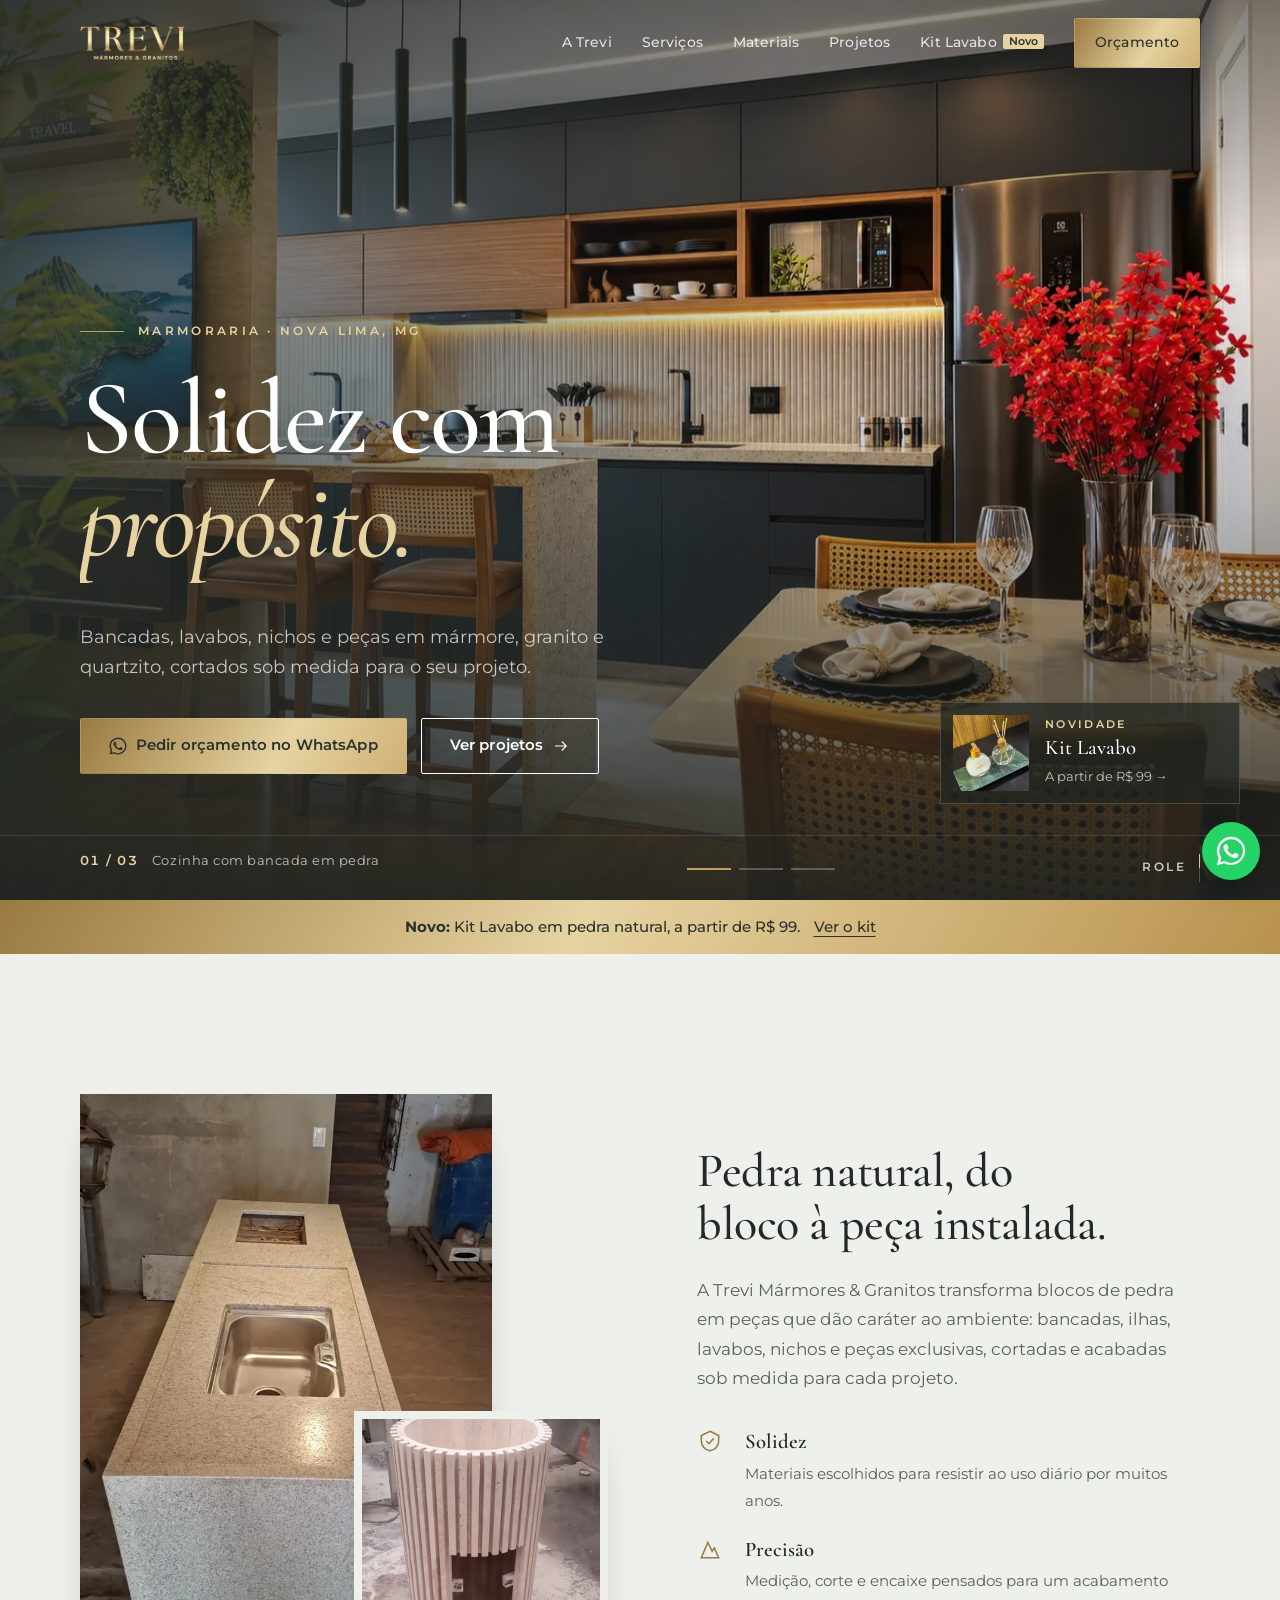
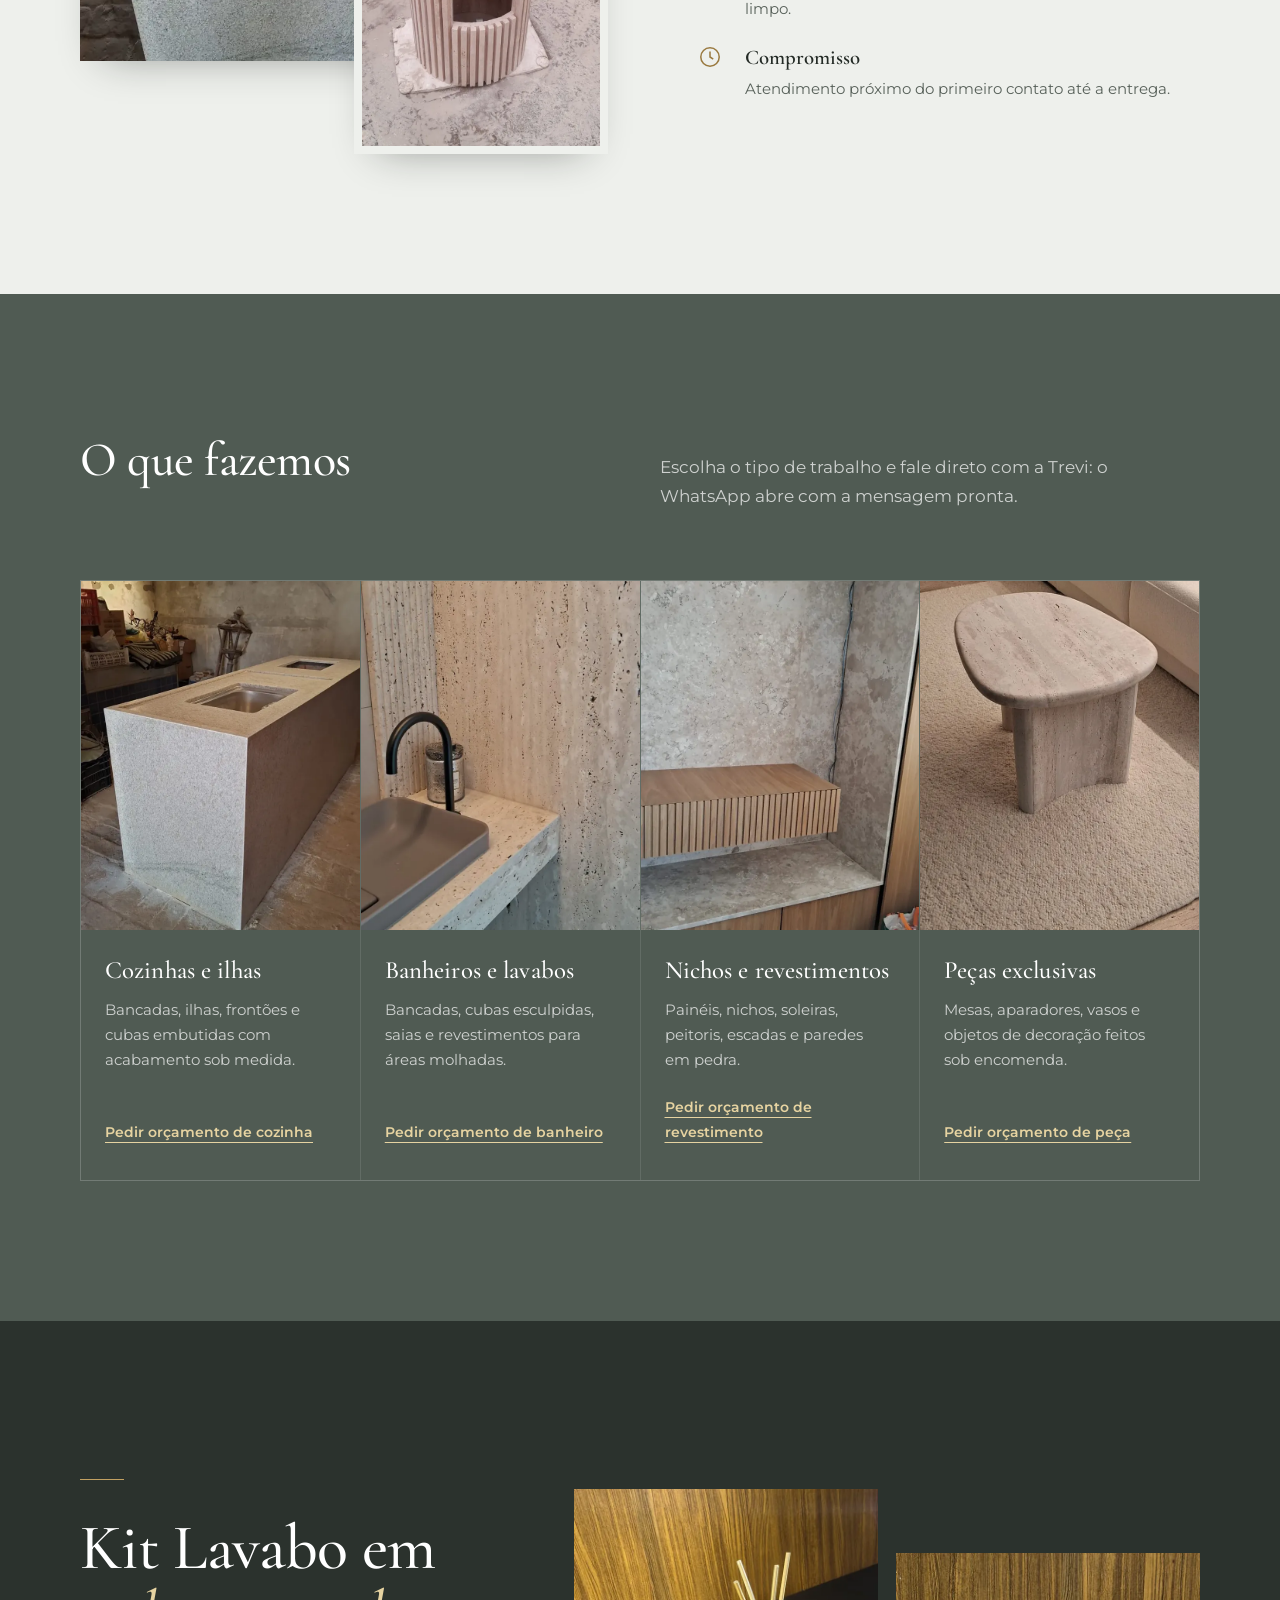
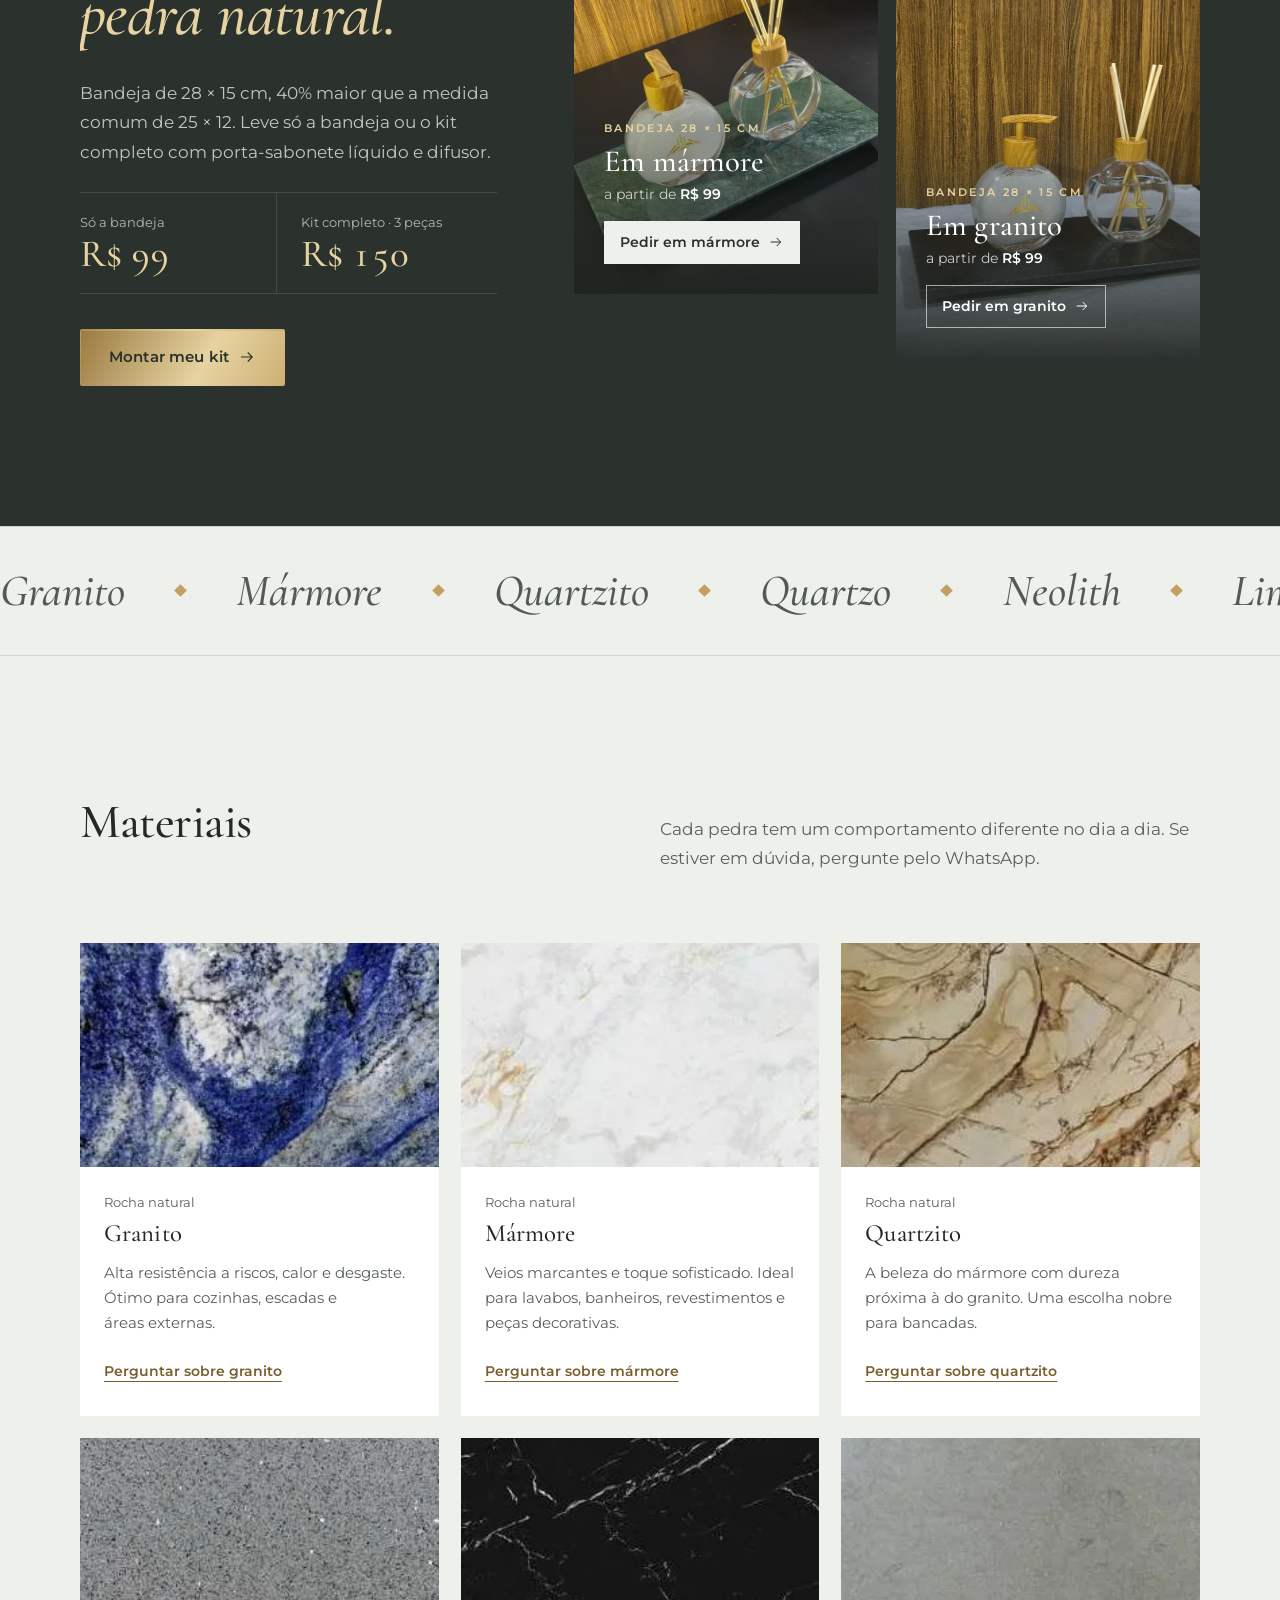
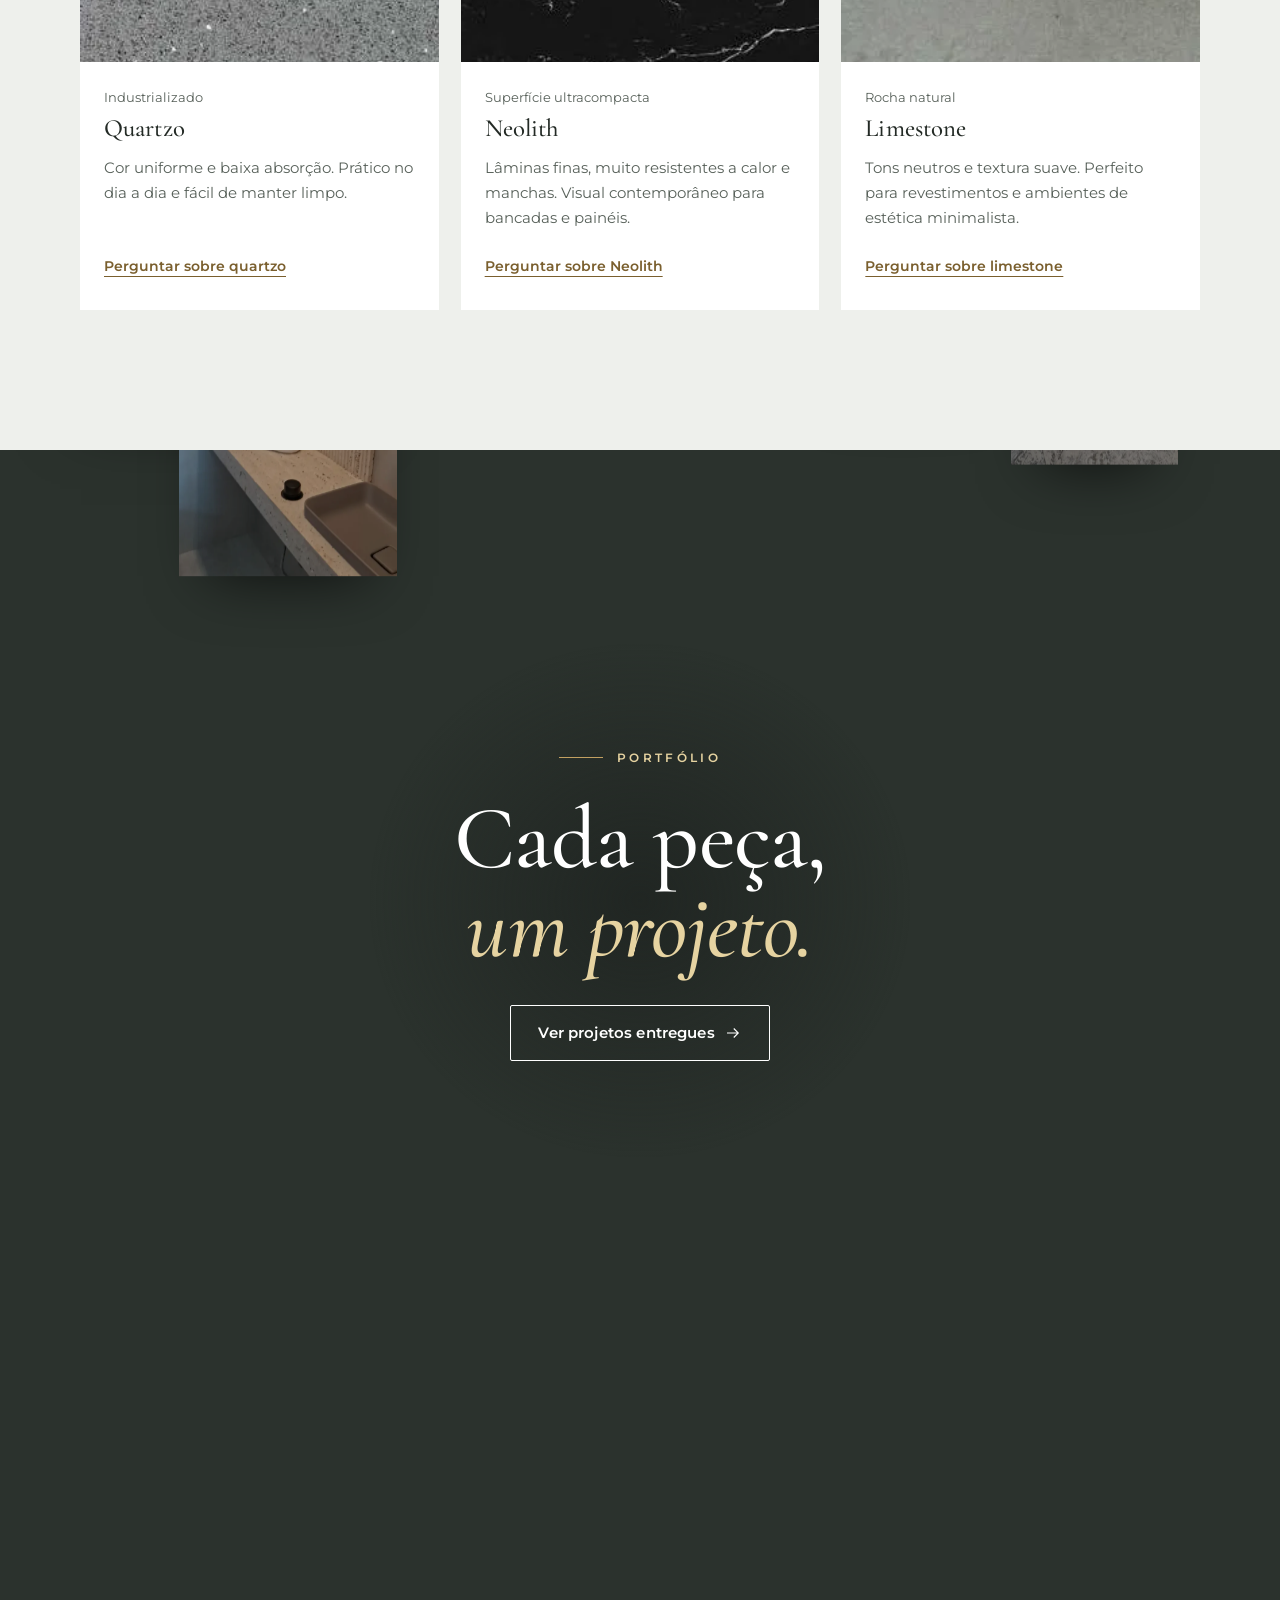
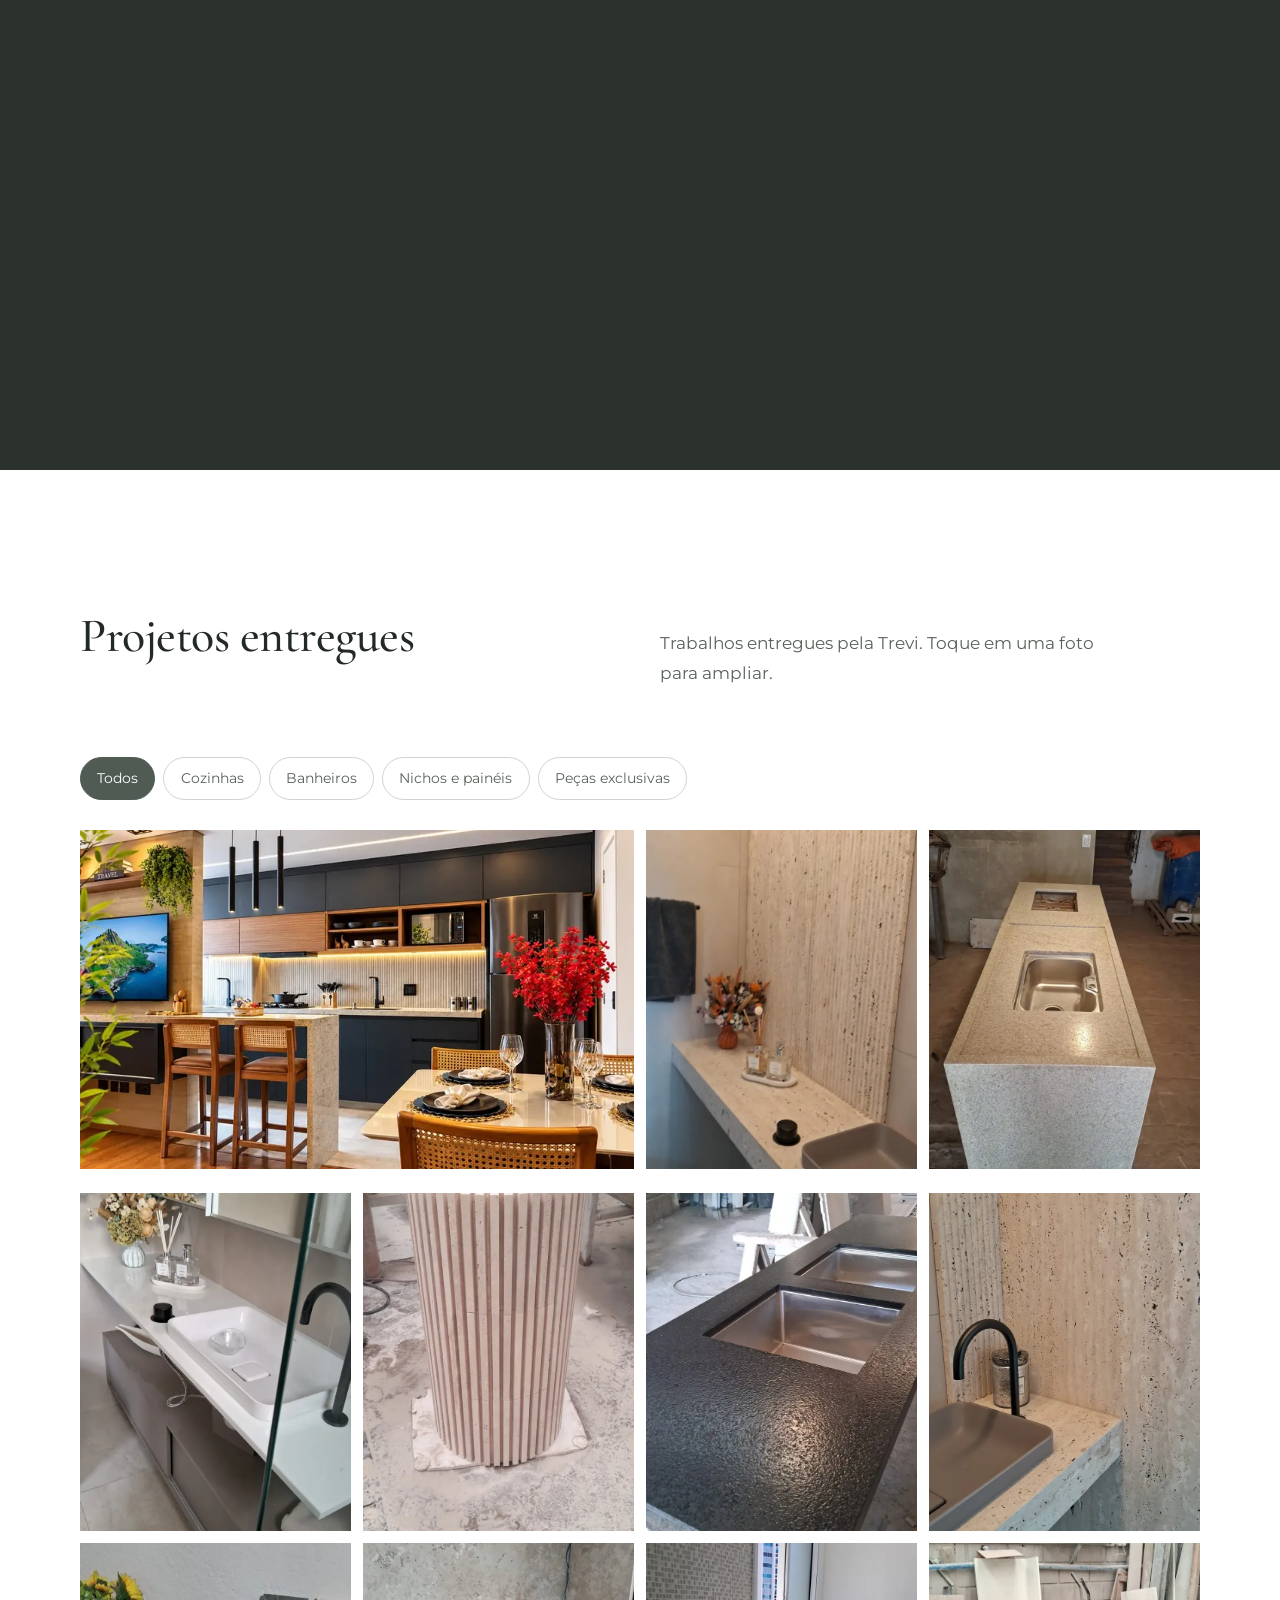
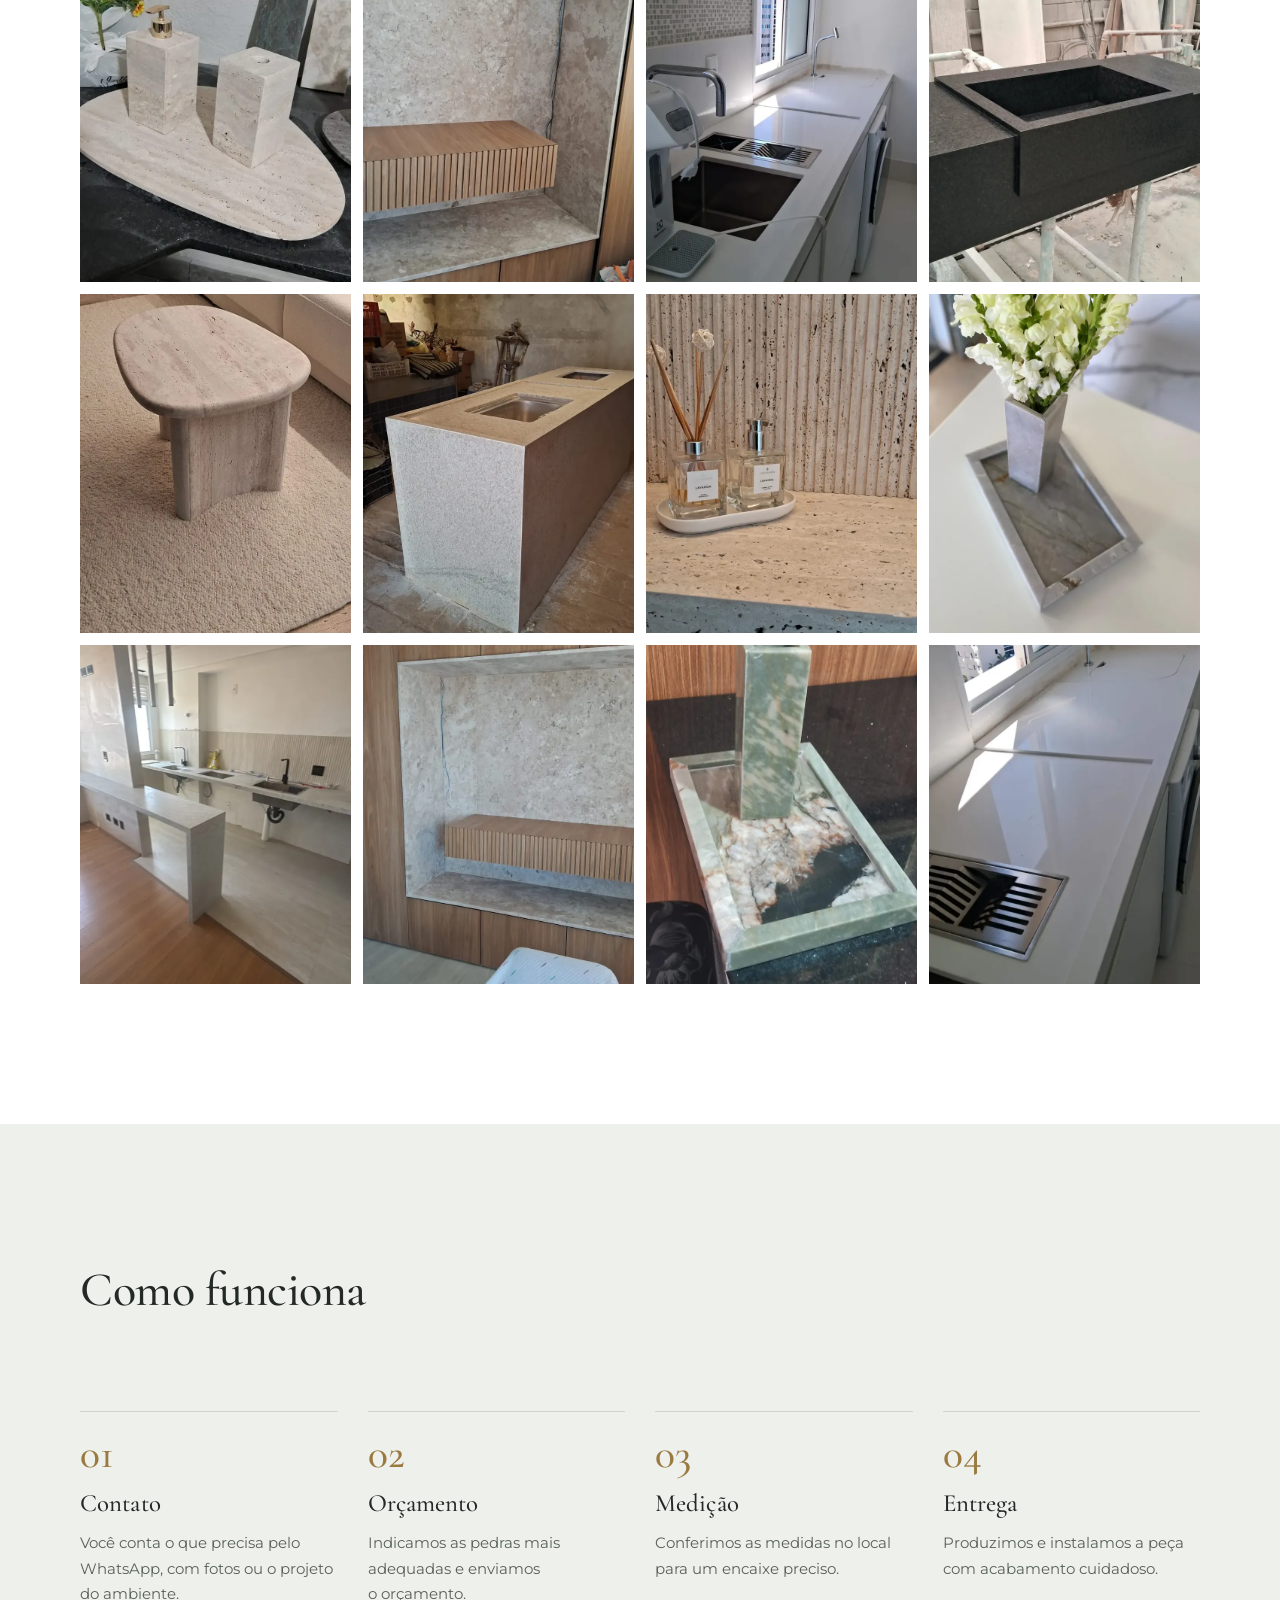
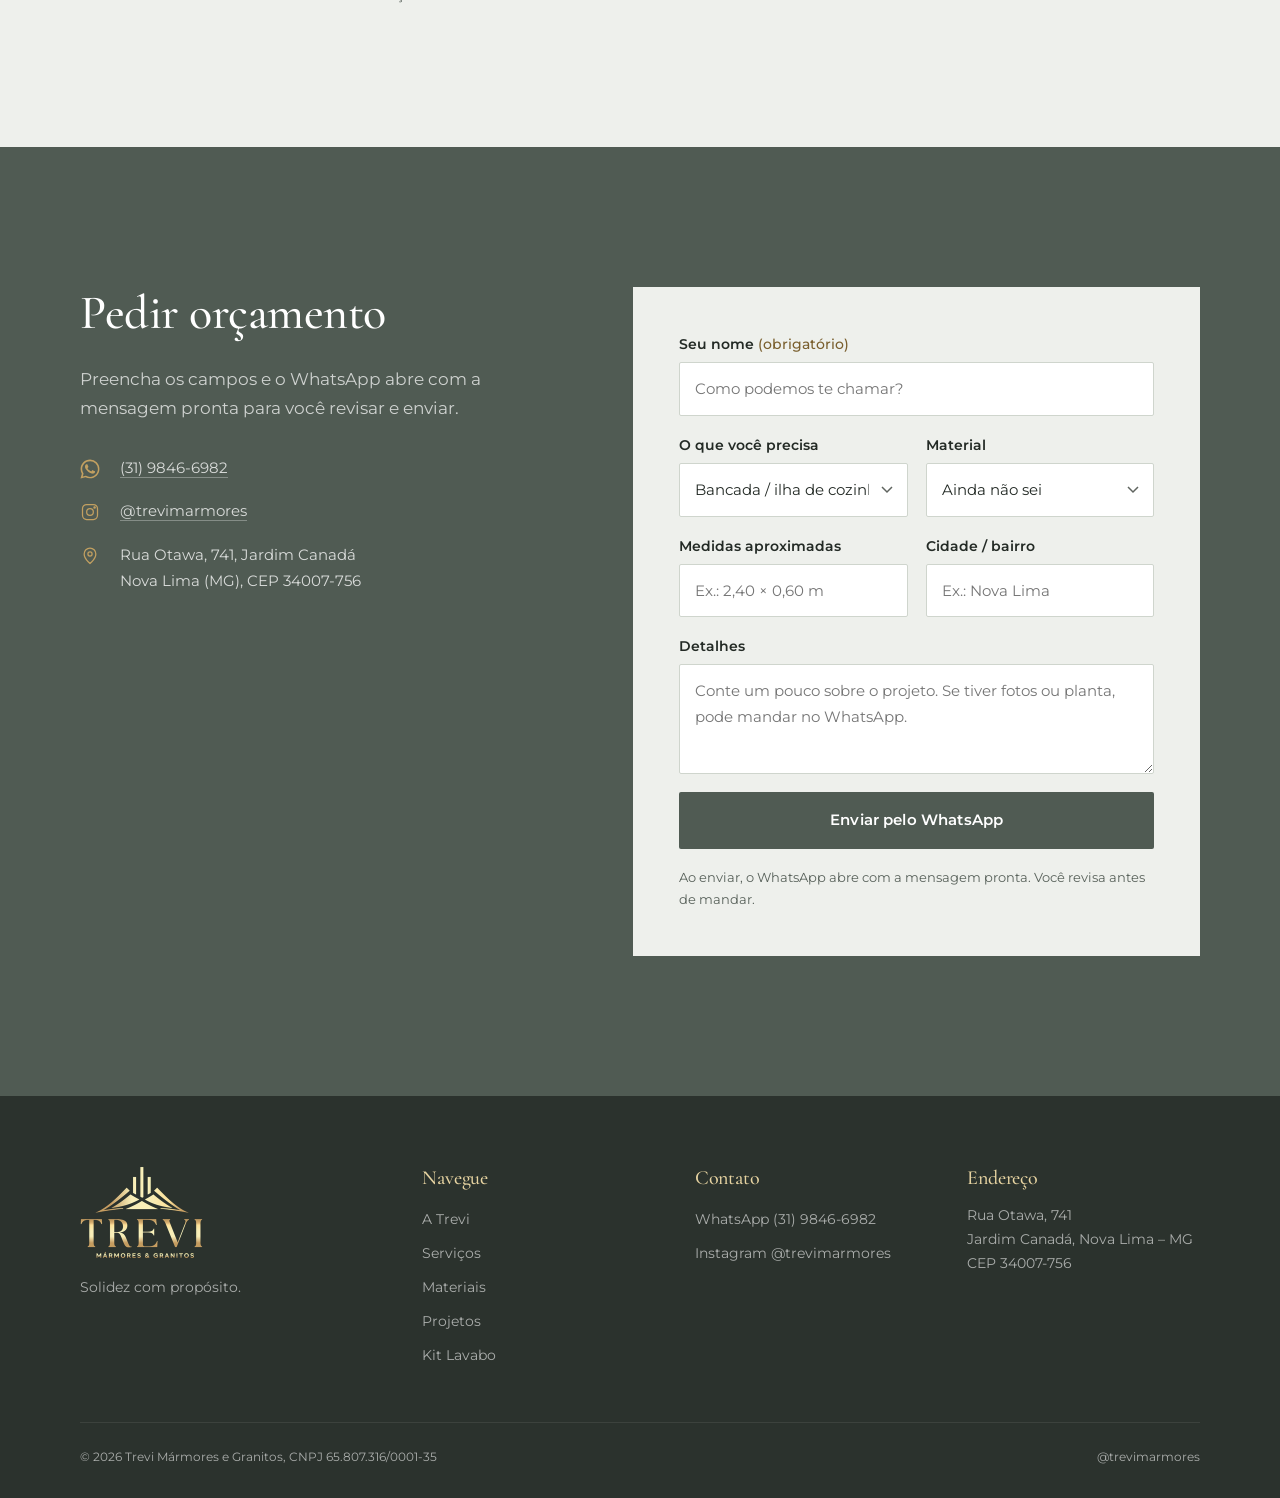
==== commit c7150d35: "Adiciona cartões do Kit Lavabo e vitrine com parallax Inspirados nos componentes Split Hero With Ima" ====
--- a/index.html
+++ b/index.html
@@ -195,21 +195,40 @@
     </div>
   </section>
 
-  <!-- Destaque Kit Lavabo -->
-  <section class="secao-verde on-dark">
-    <div class="destaque-kit">
-      <div class="destaque-kit-img"><img src="assets/img/kit/kit-6.webp" alt="Kit Lavabo Trevi com bandeja em mármore verde, porta-sabonete e difusor" loading="lazy" decoding="async"></div>
-      <div class="destaque-kit-texto">
-        <h2>Kit Lavabo em pedra natural</h2>
-        <p class="lead">Bandeja de 28 × 15 cm em mármore ou granito, maior que os modelos comuns do mercado. Escolha a pedra e leve só a bandeja ou o kit completo com porta-sabonete líquido e difusor.</p>
-        <div class="preco-linha">
-          <div><strong>R$ 99</strong>Só a bandeja</div>
-          <div><strong class="preco-destaque">R$ 150</strong>Kit completo</div>
-        </div>
+  <!-- Destaque Kit Lavabo: texto + cartões de foto (inspirado no Split Hero With Image Cards do 21st.dev) -->
+  <section class="secao secao-verde on-dark kit-split">
+    <div class="container kit-split-grade">
+      <div class="kit-split-texto">
+        <p class="sobretitulo">Novidade · primeira peça da linha</p>
+        <h2>Kit Lavabo em <em>pedra natural.</em></h2>
+        <p class="lead">Bandeja de 28 × 15 cm, 40% maior que a medida comum de 25 × 12. Leve só a bandeja ou o kit completo com porta-sabonete líquido e difusor.</p>
+        <dl class="kit-split-precos">
+          <div><dt>Só a bandeja</dt><dd>R$ 99</dd></div>
+          <div><dt>Kit completo · 3 peças</dt><dd>R$ 150</dd></div>
+        </dl>
         <div class="hero-acoes">
-          <a class="btn btn-ouro" href="kit-lavabo.html">Ver o kit <svg class="seta-btn" aria-hidden="true" focusable="false" viewBox="0 0 24 24" fill="none" stroke="currentColor" stroke-width="1.5"><path d="M4 12h15M13 6l6 6-6 6"/></svg></a>
-          <a class="btn btn-linha" data-wa="Olá, Trevi! Vim pelo site e tenho interesse no Kit Lavabo. Pode me passar as pedras disponíveis?">Pedir pelo WhatsApp</a>
-        </div>
+          <a class="btn btn-ouro" href="kit-lavabo.html">Montar meu kit <svg class="seta-btn" aria-hidden="true" focusable="false" viewBox="0 0 24 24" fill="none" stroke="currentColor" stroke-width="1.5"><path d="M4 12h15M13 6l6 6-6 6"/></svg></a>
+        </div>
+      </div>
+      <div class="kit-split-cards">
+        <article class="kit-card">
+          <img src="assets/img/kit/kit-6-sm.webp" srcset="assets/img/kit/kit-6-sm.webp 640w, assets/img/kit/kit-6.webp 960w" sizes="(max-width: 860px) 50vw, 26vw" alt="Kit Lavabo com bandeja em mármore verde" width="960" height="1280" loading="lazy" decoding="async">
+          <div class="kit-card-texto">
+            <span class="kit-card-rotulo">Bandeja 28 × 15 cm</span>
+            <h3>Em mármore</h3>
+            <p>a partir de <strong>R$ 99</strong></p>
+            <a class="kit-card-btn" data-wa="Olá, Trevi! Vim pelo site e quero o Kit Lavabo com bandeja em mármore. Pode me mostrar as pedras disponíveis?">Pedir em mármore <svg class="seta-btn" aria-hidden="true" focusable="false" viewBox="0 0 24 24" fill="none" stroke="currentColor" stroke-width="1.5"><path d="M4 12h15M13 6l6 6-6 6"/></svg></a>
+          </div>
+        </article>
+        <article class="kit-card invertido">
+          <img src="assets/img/kit/kit-1-sm.webp" srcset="assets/img/kit/kit-1-sm.webp 640w, assets/img/kit/kit-1.webp 960w" sizes="(max-width: 860px) 50vw, 26vw" alt="Kit Lavabo com bandeja em granito preto" width="960" height="1280" loading="lazy" decoding="async">
+          <div class="kit-card-texto">
+            <span class="kit-card-rotulo">Bandeja 28 × 15 cm</span>
+            <h3>Em granito</h3>
+            <p>a partir de <strong>R$ 99</strong></p>
+            <a class="kit-card-btn" data-wa="Olá, Trevi! Vim pelo site e quero o Kit Lavabo com bandeja em granito. Pode me mostrar as pedras disponíveis?">Pedir em granito <svg class="seta-btn" aria-hidden="true" focusable="false" viewBox="0 0 24 24" fill="none" stroke="currentColor" stroke-width="1.5"><path d="M4 12h15M13 6l6 6-6 6"/></svg></a>
+          </div>
+        </article>
       </div>
     </div>
   </section>
@@ -286,6 +305,29 @@
             <a class="link-ouro" data-wa="Olá, Trevi! Vim pelo site e gostaria de saber mais sobre limestone para o meu projeto.">Perguntar sobre limestone</a>
           </div>
         </article>
+      </div>
+    </div>
+  </section>
+
+  <!-- Vitrine com parallax (inspirada no Parallax Scrolling da Osmo, via 21st.dev) -->
+  <section class="vitrine" aria-label="Vitrine de projetos">
+    <div class="vitrine-palco">
+      <div class="vitrine-camada" data-vel="0.35">
+        <img class="v1" src="assets/img/obras/obra-07-sm.webp" alt="" loading="lazy" decoding="async">
+        <img class="v2" src="assets/img/obras/obra-12.webp" alt="" loading="lazy" decoding="async">
+      </div>
+      <div class="vitrine-camada" data-vel="0.7">
+        <img class="v3" src="assets/img/obras/obra-23-sm.webp" alt="" loading="lazy" decoding="async">
+        <img class="v4" src="assets/img/obras/obra-30-sm.webp" alt="" loading="lazy" decoding="async">
+      </div>
+      <div class="vitrine-camada" data-vel="1.1">
+        <img class="v5" src="assets/img/obras/obra-33.webp" alt="" loading="lazy" decoding="async">
+        <img class="v6" src="assets/img/obras/obra-01-sm.webp" alt="" loading="lazy" decoding="async">
+      </div>
+      <div class="vitrine-texto">
+        <p class="sobretitulo">Portfólio</p>
+        <h2>Cada peça,<br><em>um projeto.</em></h2>
+        <a class="btn btn-linha" href="#projetos">Ver projetos entregues <svg class="seta-btn" aria-hidden="true" focusable="false" viewBox="0 0 24 24" fill="none" stroke="currentColor" stroke-width="1.5"><path d="M4 12h15M13 6l6 6-6 6"/></svg></a>
       </div>
     </div>
   </section>
--- a/assets/css/style.css
+++ b/assets/css/style.css
@@ -332,6 +332,70 @@
 .preco-linha strong { font-variant-numeric: tabular-nums; display: block; font-family: var(--serif); font-weight: 500; font-size: 2.4rem; letter-spacing: 0; text-transform: none; line-height: 1.1; }
 @media (max-width: 860px) { .destaque-kit { grid-template-columns: 1fr; } .destaque-kit-img { aspect-ratio: 4/3; } }
 
+/* Kit Lavabo: texto + cartões de foto */
+.kit-split-grade { display: grid; grid-template-columns: .8fr 1.2fr; gap: clamp(40px, 6vw, 90px); align-items: center; }
+.kit-split h2 { font-size: clamp(2.4rem, 5vw, 4rem); line-height: 1.02; }
+.kit-split h2 em { font-style: italic; color: var(--ouro-claro); }
+.kit-split-precos { display: flex; gap: 0; margin: 1.6rem 0 2.2rem; border-block: 1px solid rgba(255,255,255,.12); }
+.kit-split-precos div { flex: 1; padding: 18px 0; }
+.kit-split-precos div + div { border-left: 1px solid rgba(255,255,255,.12); padding-left: 24px; }
+.kit-split-precos dt { font-size: .82rem; color: rgba(255,255,255,.65); }
+.kit-split-precos dd { margin: 0; font-family: var(--serif); font-size: 2.4rem; line-height: 1.1; color: var(--ouro-claro); font-variant-numeric: tabular-nums; }
+.kit-split-cards { display: grid; grid-template-columns: 1fr 1fr; gap: 18px; align-items: start; }
+.kit-card { position: relative; overflow: hidden; aspect-ratio: 3/4; background: var(--verde-escuro); }
+.kit-card + .kit-card { margin-top: 64px; }
+.kit-card img { position: absolute; inset: 0; width: 100%; height: 100%; object-fit: cover; transition: transform 1.2s var(--expo); }
+.kit-card::before { content: ""; position: absolute; inset: 0; z-index: 1; background: linear-gradient(0deg, rgba(31,36,33,.92) 0%, rgba(31,36,33,.35) 42%, rgba(31,36,33,0) 65%); transition: opacity .6s; }
+.kit-card-texto { position: absolute; left: 0; right: 0; bottom: 0; z-index: 2; padding: clamp(18px, 2.4vw, 30px); }
+.kit-card-rotulo { font-size: .66rem; font-weight: 600; letter-spacing: .22em; text-transform: uppercase; color: var(--ouro-claro); }
+.kit-card h3 { font-size: clamp(1.6rem, 2.4vw, 2.2rem); margin: 4px 0 2px; }
+.kit-card p { margin: 0 0 14px; font-size: .88rem; color: rgba(255,255,255,.75); }
+.kit-card p strong { color: #fff; font-weight: 600; }
+.kit-card-btn { display: inline-flex; align-items: center; gap: 8px; font-size: .85rem; font-weight: 600; padding: 10px 16px; background: var(--pedra); color: var(--grafite); transition: background-color .25s, color .25s; }
+.kit-card-btn svg { width: 16px; height: 16px; transition: transform .35s var(--expo); }
+.kit-card-btn:hover { background: var(--ouro-claro); }
+.kit-card-btn:hover svg { transform: translateX(4px); }
+.kit-card.invertido .kit-card-btn { background: transparent; color: #fff; box-shadow: inset 0 0 0 1px rgba(255,255,255,.6); }
+.kit-card.invertido .kit-card-btn:hover { background: #fff; color: var(--grafite); }
+@media (hover: hover) { .kit-card:hover img { transform: scale(1.06); } }
+@media (max-width: 860px) {
+  .kit-split-grade { grid-template-columns: 1fr; }
+  .kit-card + .kit-card { margin-top: 40px; }
+}
+@media (max-width: 560px) {
+  .kit-split-cards { grid-template-columns: 1fr; gap: 14px; }
+  .kit-card { aspect-ratio: 4/5; }
+  .kit-card + .kit-card { margin-top: 0; }
+}
+
+/* Vitrine com parallax: camadas de fotos em velocidades diferentes */
+.vitrine { position: relative; height: 180vh; background: var(--grafite); color: #fff; }
+.vitrine-palco { position: sticky; top: 0; height: 100vh; height: 100svh; overflow: hidden; display: grid; place-items: center; }
+.vitrine-camada { position: absolute; inset: 0; will-change: transform; pointer-events: none; }
+.vitrine-camada img { position: absolute; object-fit: cover; box-shadow: 0 30px 60px -30px rgba(0,0,0,.7); }
+.vitrine-camada:nth-child(1) img { filter: brightness(.55); }
+.vitrine-camada:nth-child(2) img { filter: brightness(.75); }
+.v1 { width: 26vw; aspect-ratio: 4/3; left: 4vw; top: 14%; }
+.v2 { width: 13vw; aspect-ratio: 9/20; right: 8vw; top: 6%; }
+.v3 { width: 17vw; aspect-ratio: 9/16; left: 14vw; top: 62%; }
+.v4 { width: 24vw; aspect-ratio: 16/9; right: 3vw; top: 58%; }
+.v5 { width: 11vw; aspect-ratio: 9/20; left: 30vw; top: 92%; }
+.v6 { width: 15vw; aspect-ratio: 9/16; right: 22vw; top: 98%; }
+.vitrine-texto { position: relative; z-index: 2; text-align: center; padding: 0 var(--gutter); }
+.vitrine-texto .sobretitulo { justify-content: center; }
+.vitrine-texto h2 { font-size: clamp(2.8rem, 7vw, 6rem); line-height: 1; margin-bottom: 2rem; }
+.vitrine-texto h2 em { font-style: italic; color: var(--ouro-claro); }
+.vitrine-texto::before { content: ""; position: absolute; inset: -30% -10%; z-index: -1; background: radial-gradient(closest-side, rgba(31,36,33,.85), rgba(31,36,33,0)); }
+@media (max-width: 860px) {
+  .vitrine { height: 150vh; }
+  .v1 { width: 52vw; left: -6vw; top: 8%; }
+  .v2 { width: 26vw; right: 4vw; top: 4%; }
+  .v3 { width: 34vw; left: 4vw; top: 66%; }
+  .v4 { width: 50vw; right: -8vw; top: 60%; }
+  .v5 { width: 22vw; left: 48vw; top: 96%; }
+  .v6 { width: 30vw; right: 60vw; top: 104%; }
+}
+
 /* Projetos */
 .filtros { display: flex; flex-wrap: wrap; gap: 8px; margin-bottom: 30px; }
 .filtro { background: transparent; border: 1px solid var(--linha); padding: .6em 1.15em; min-height: 40px; font-size: .88rem; color: var(--texto-suave); border-radius: 999px; transition: background-color .2s, border-color .2s, color .2s; }
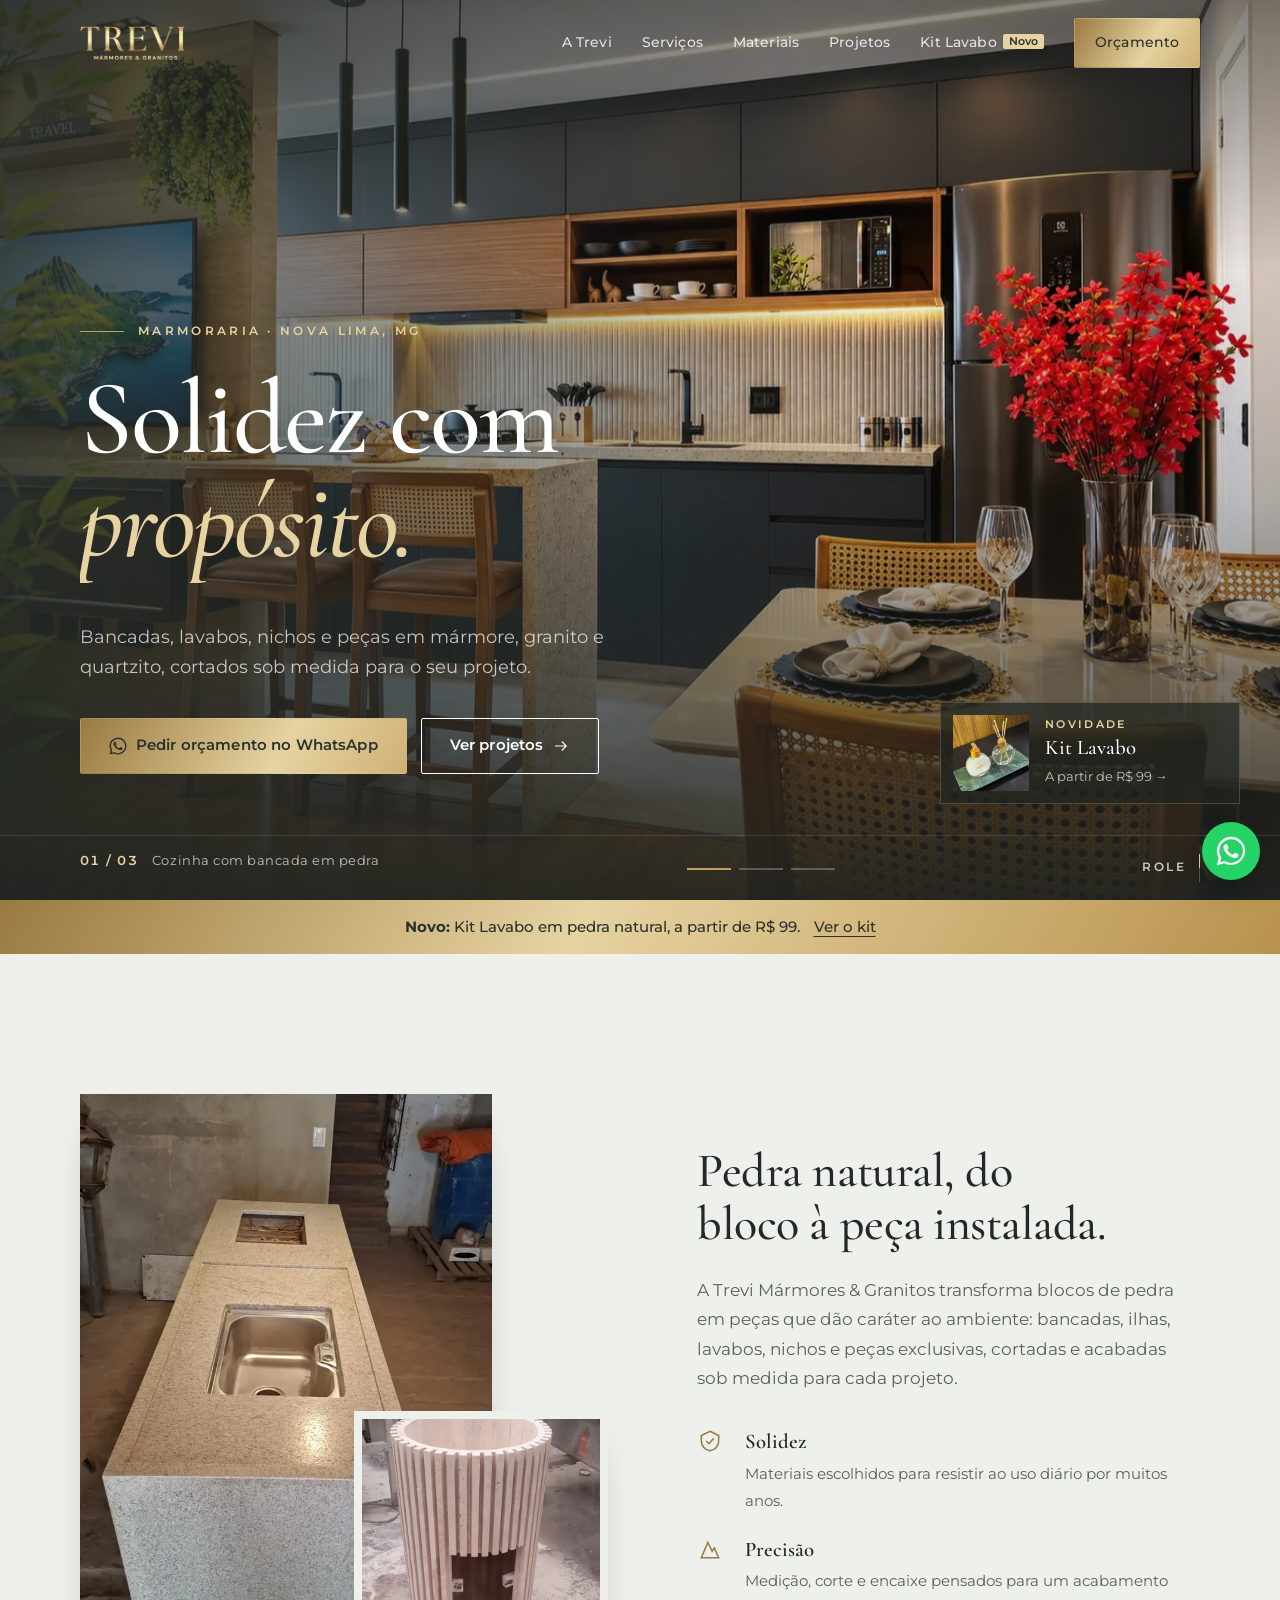
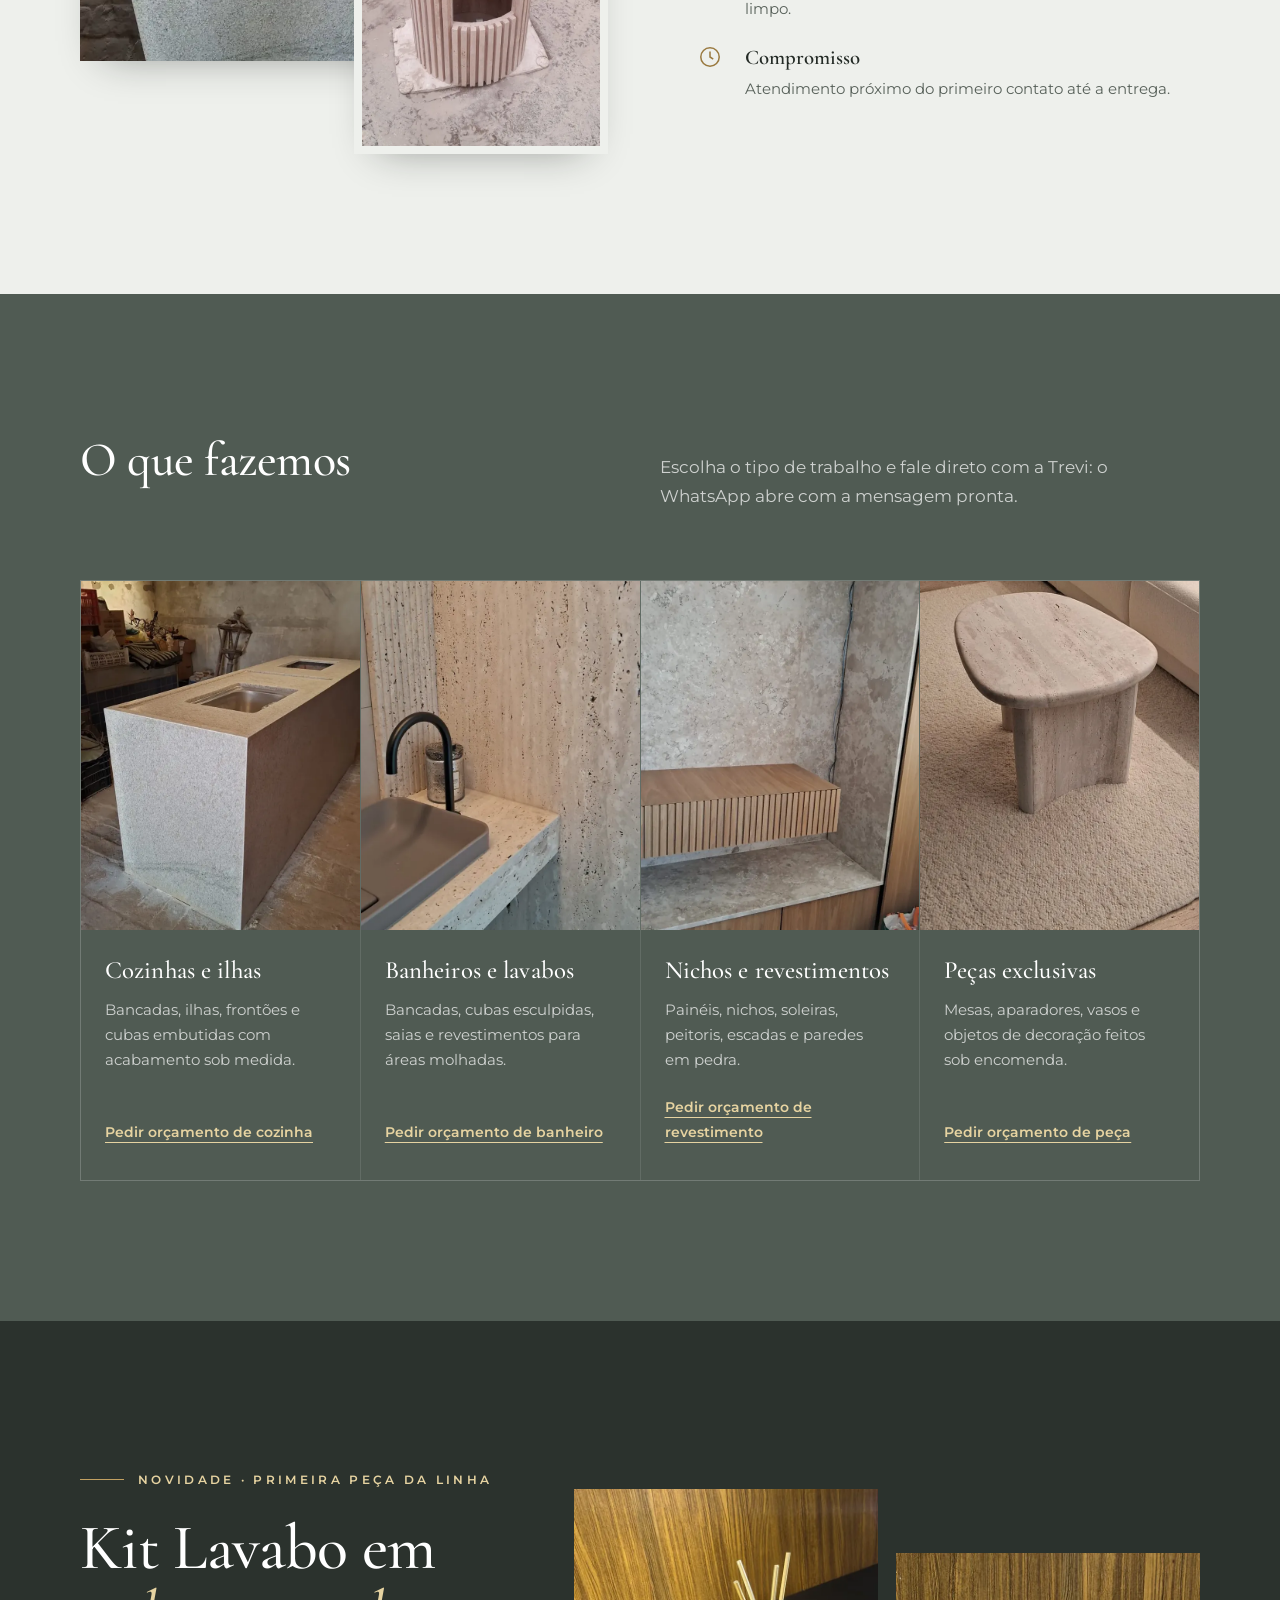
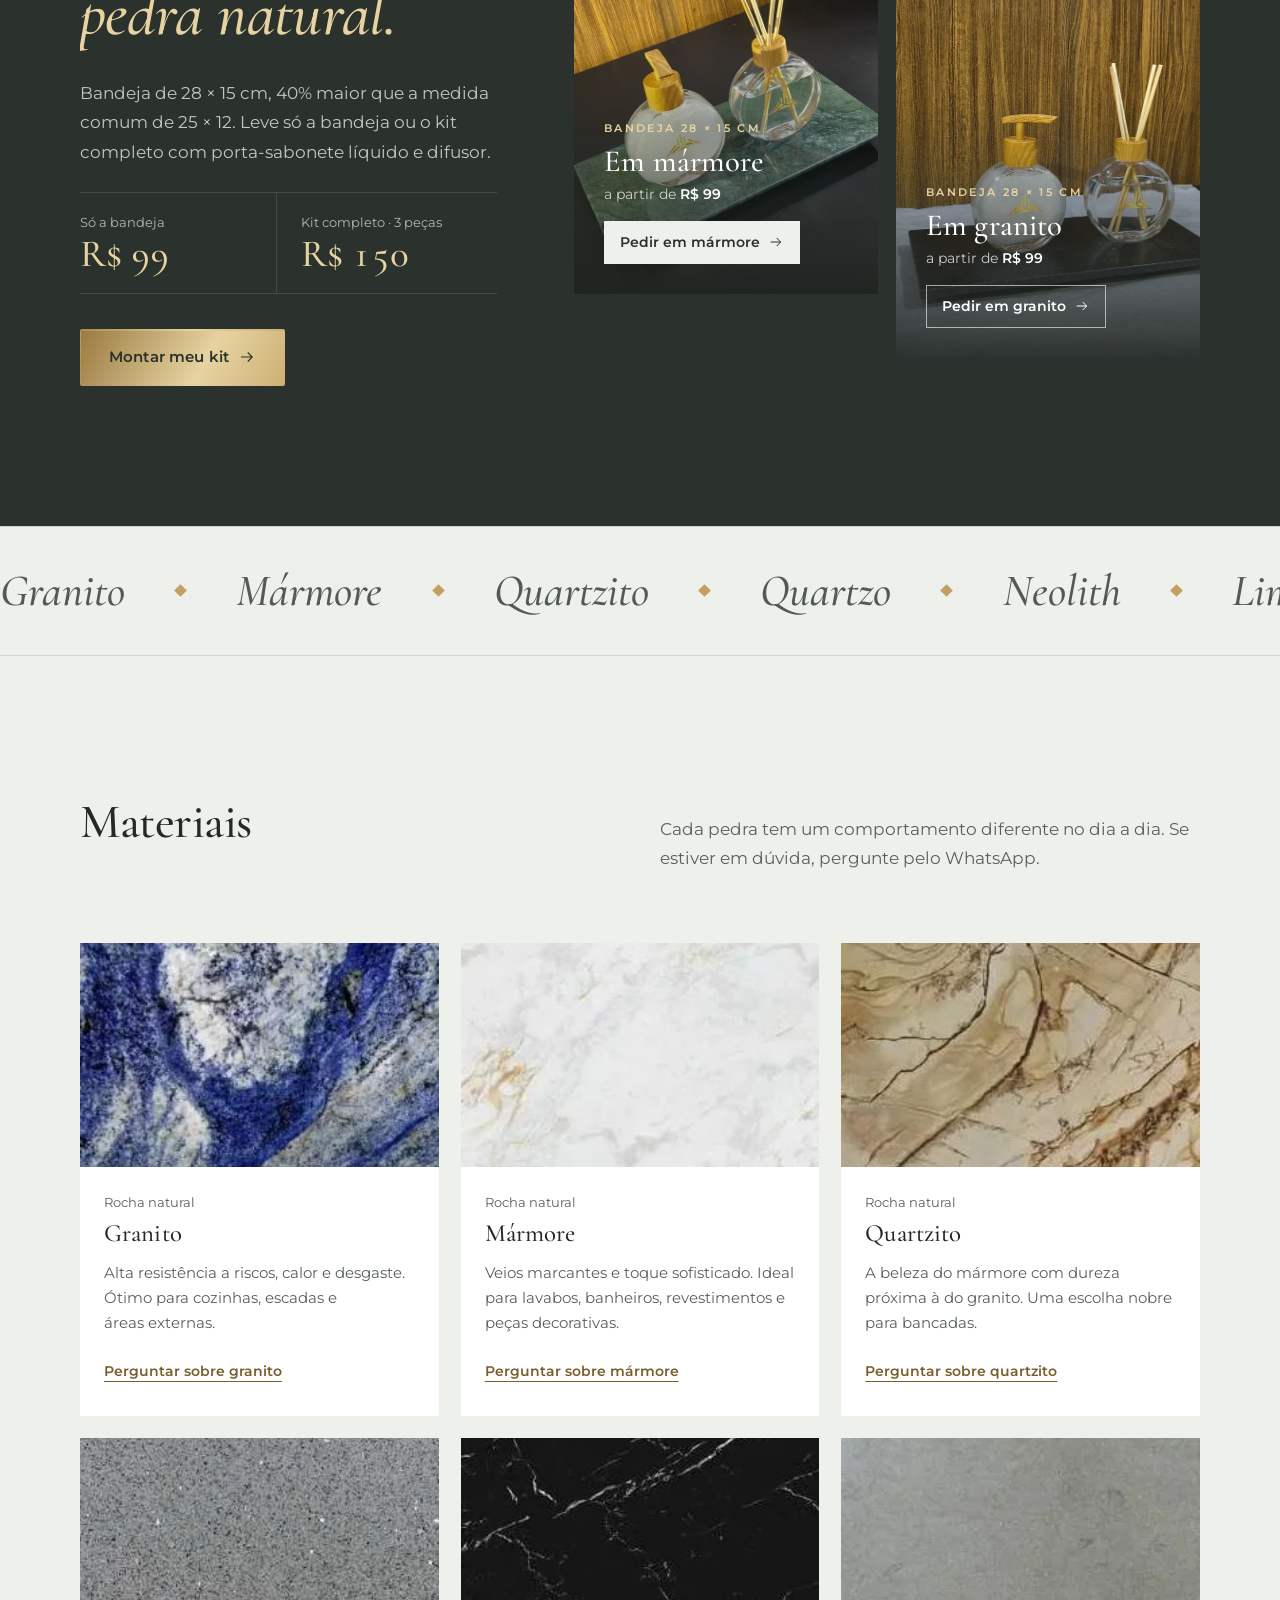
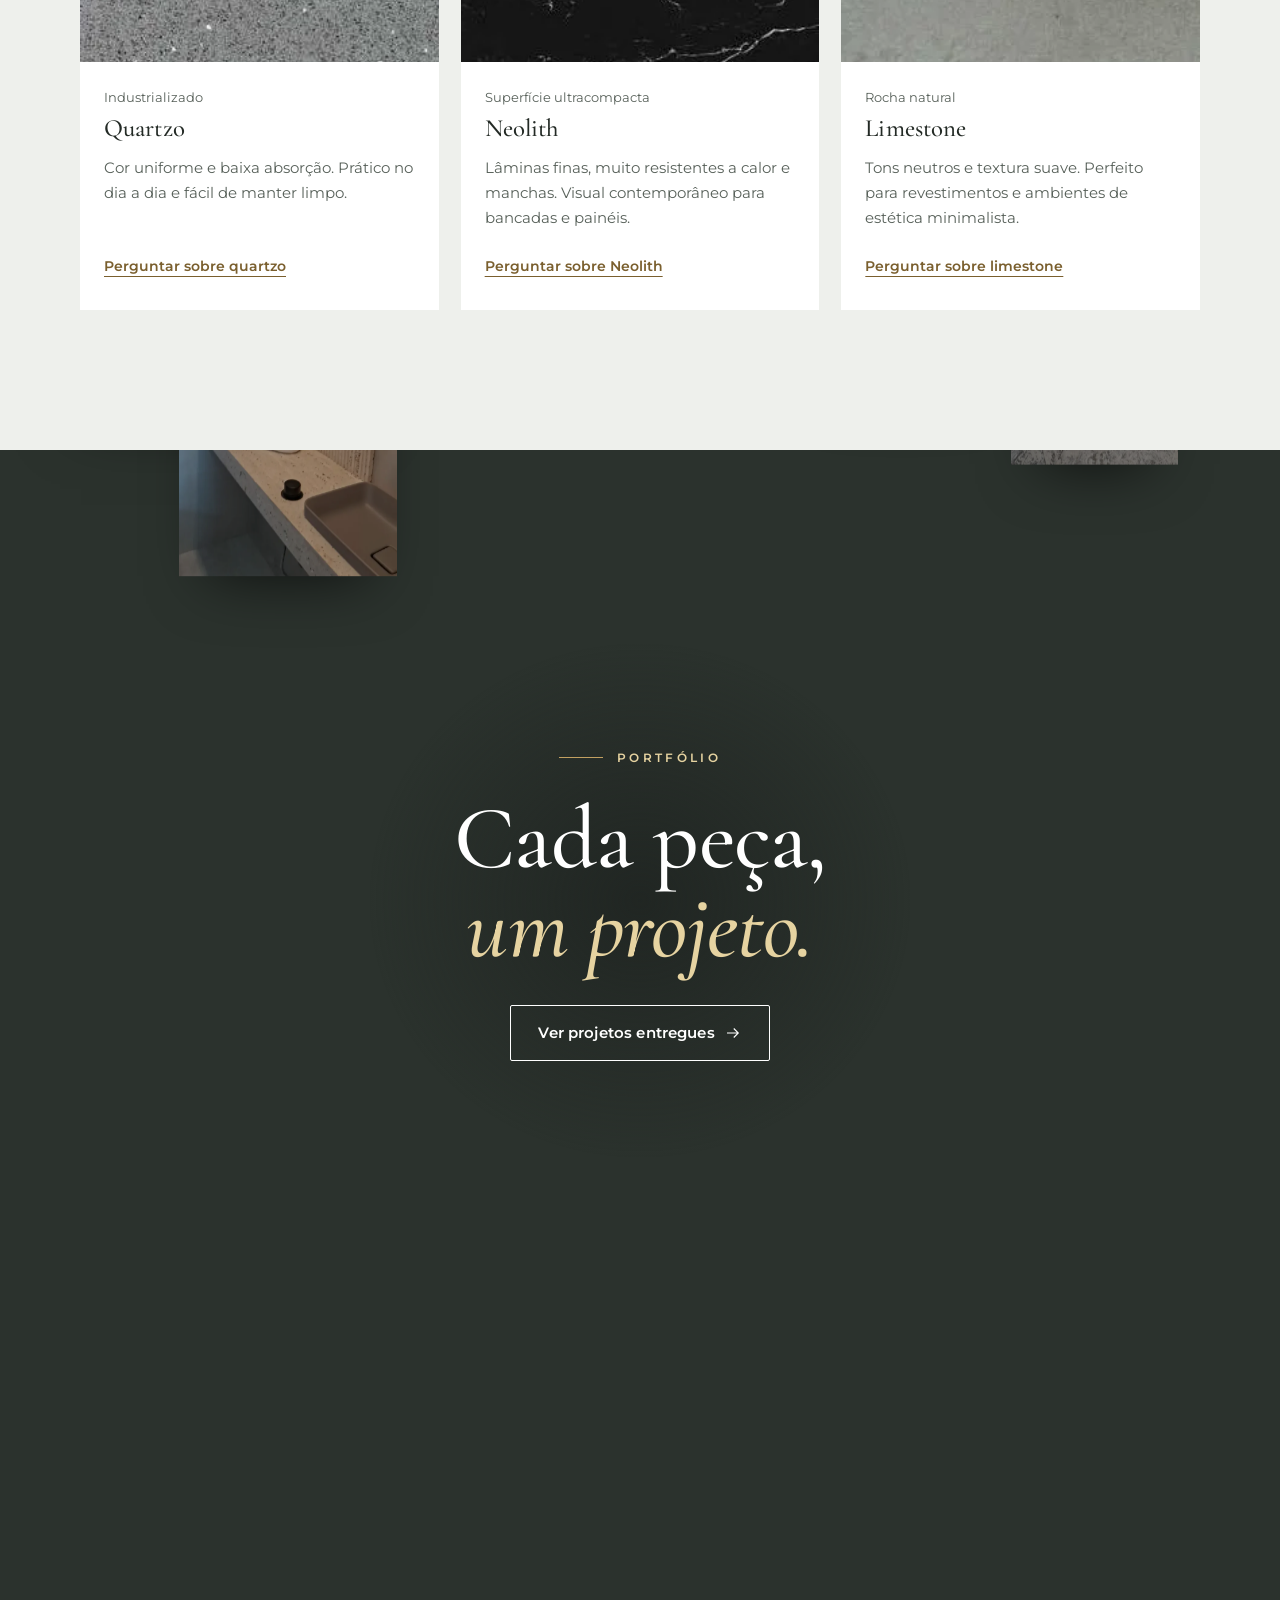
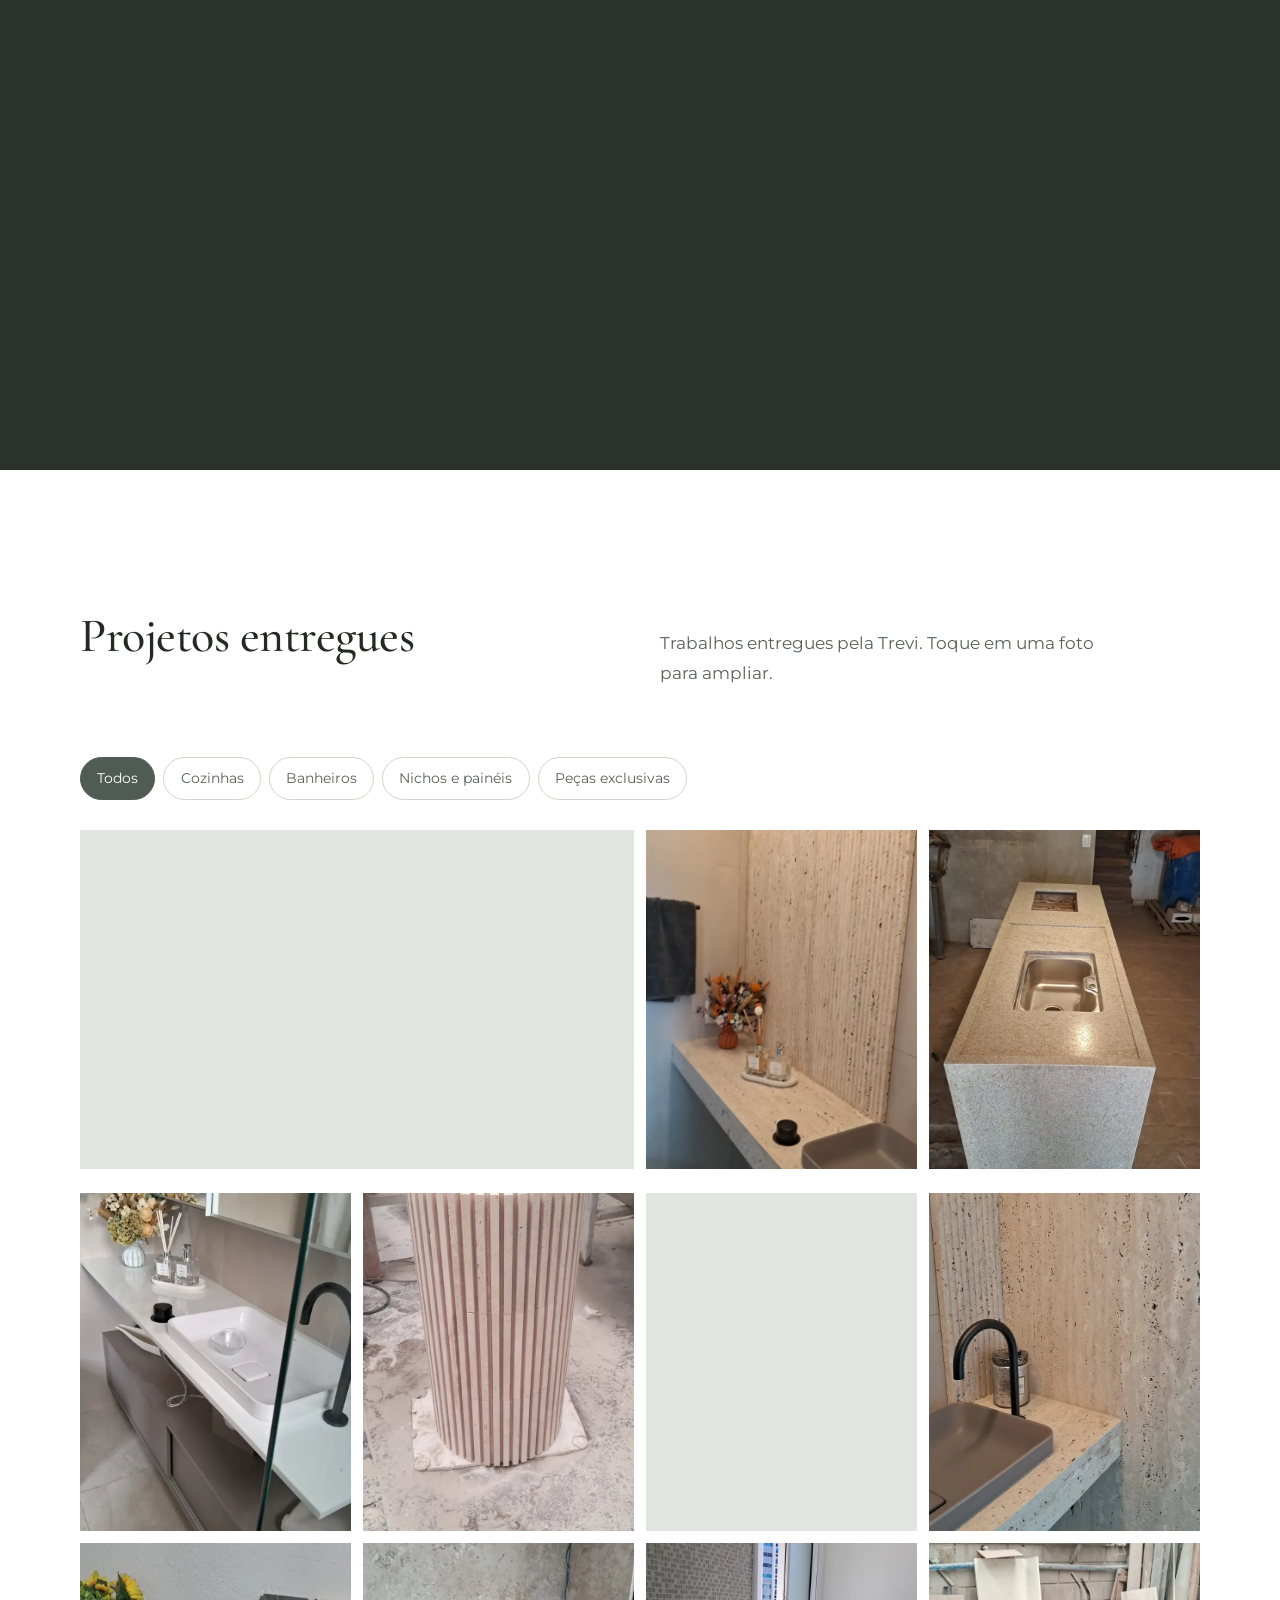
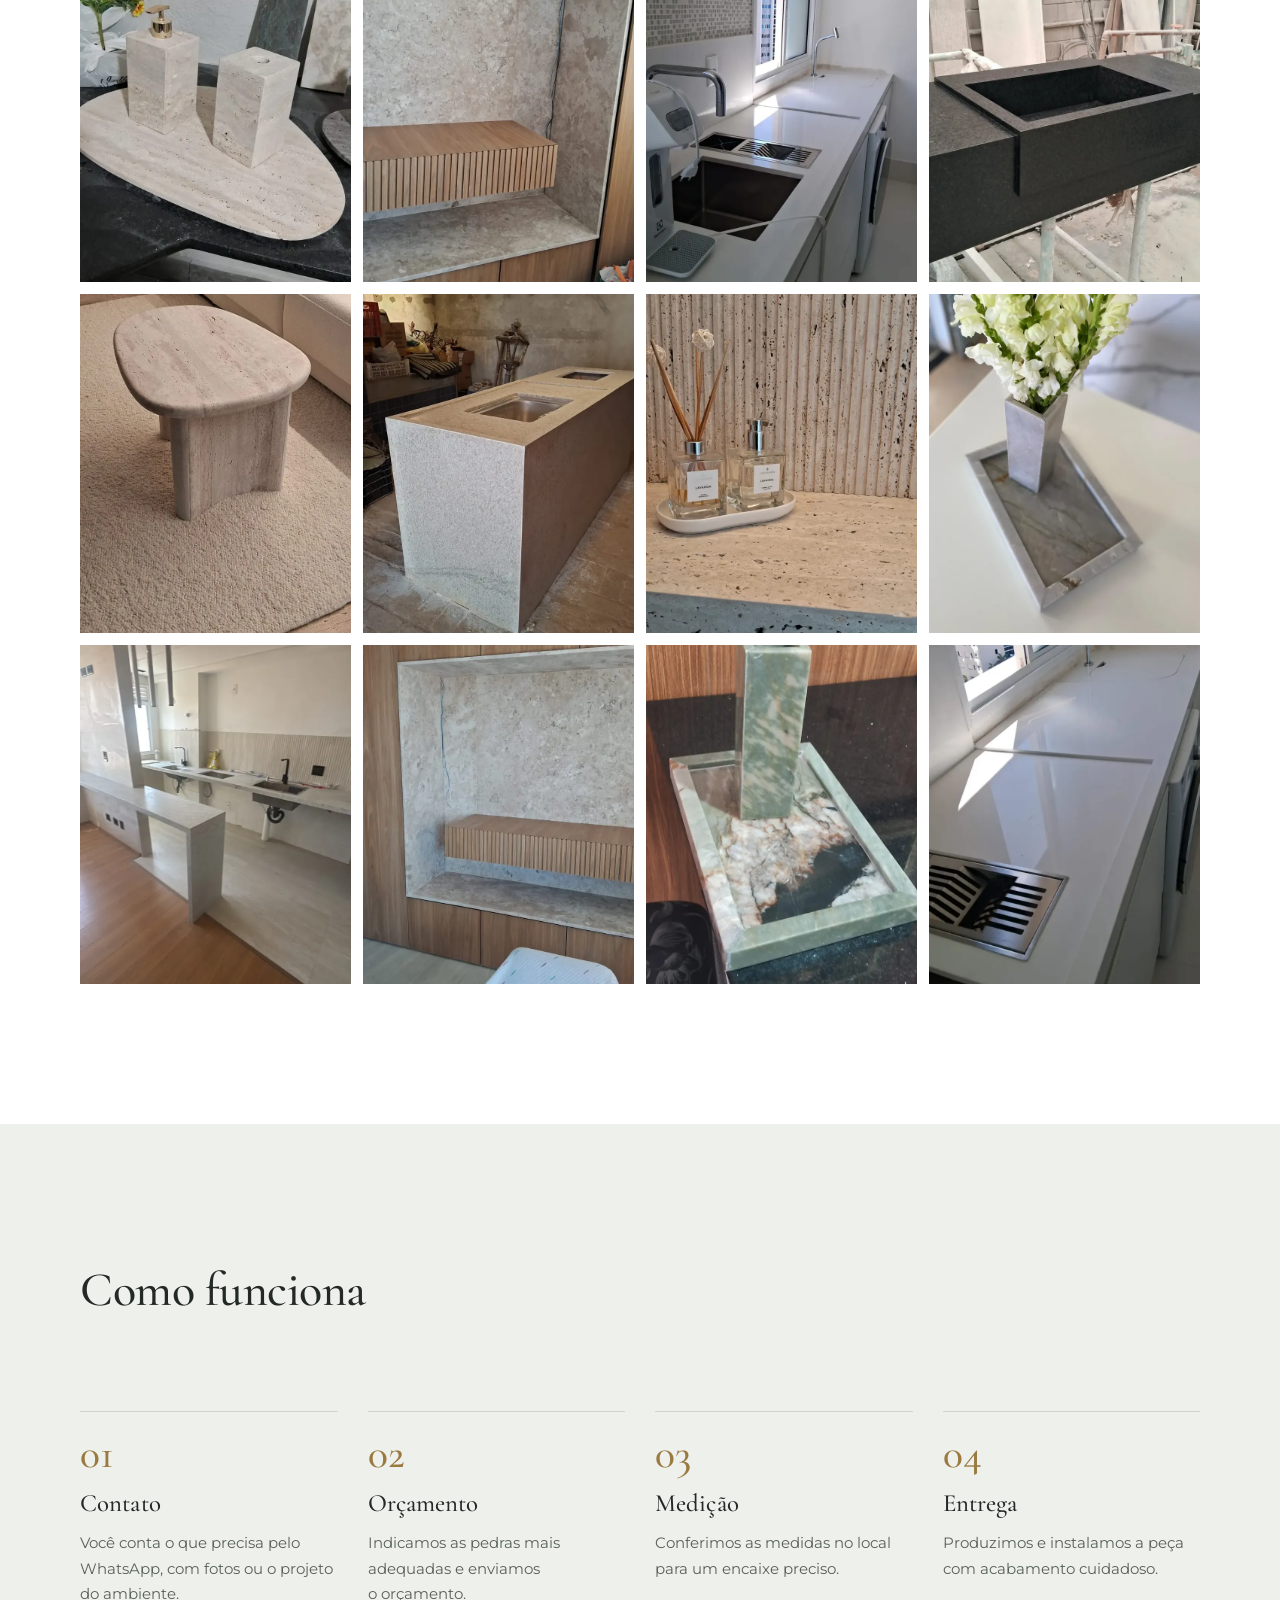
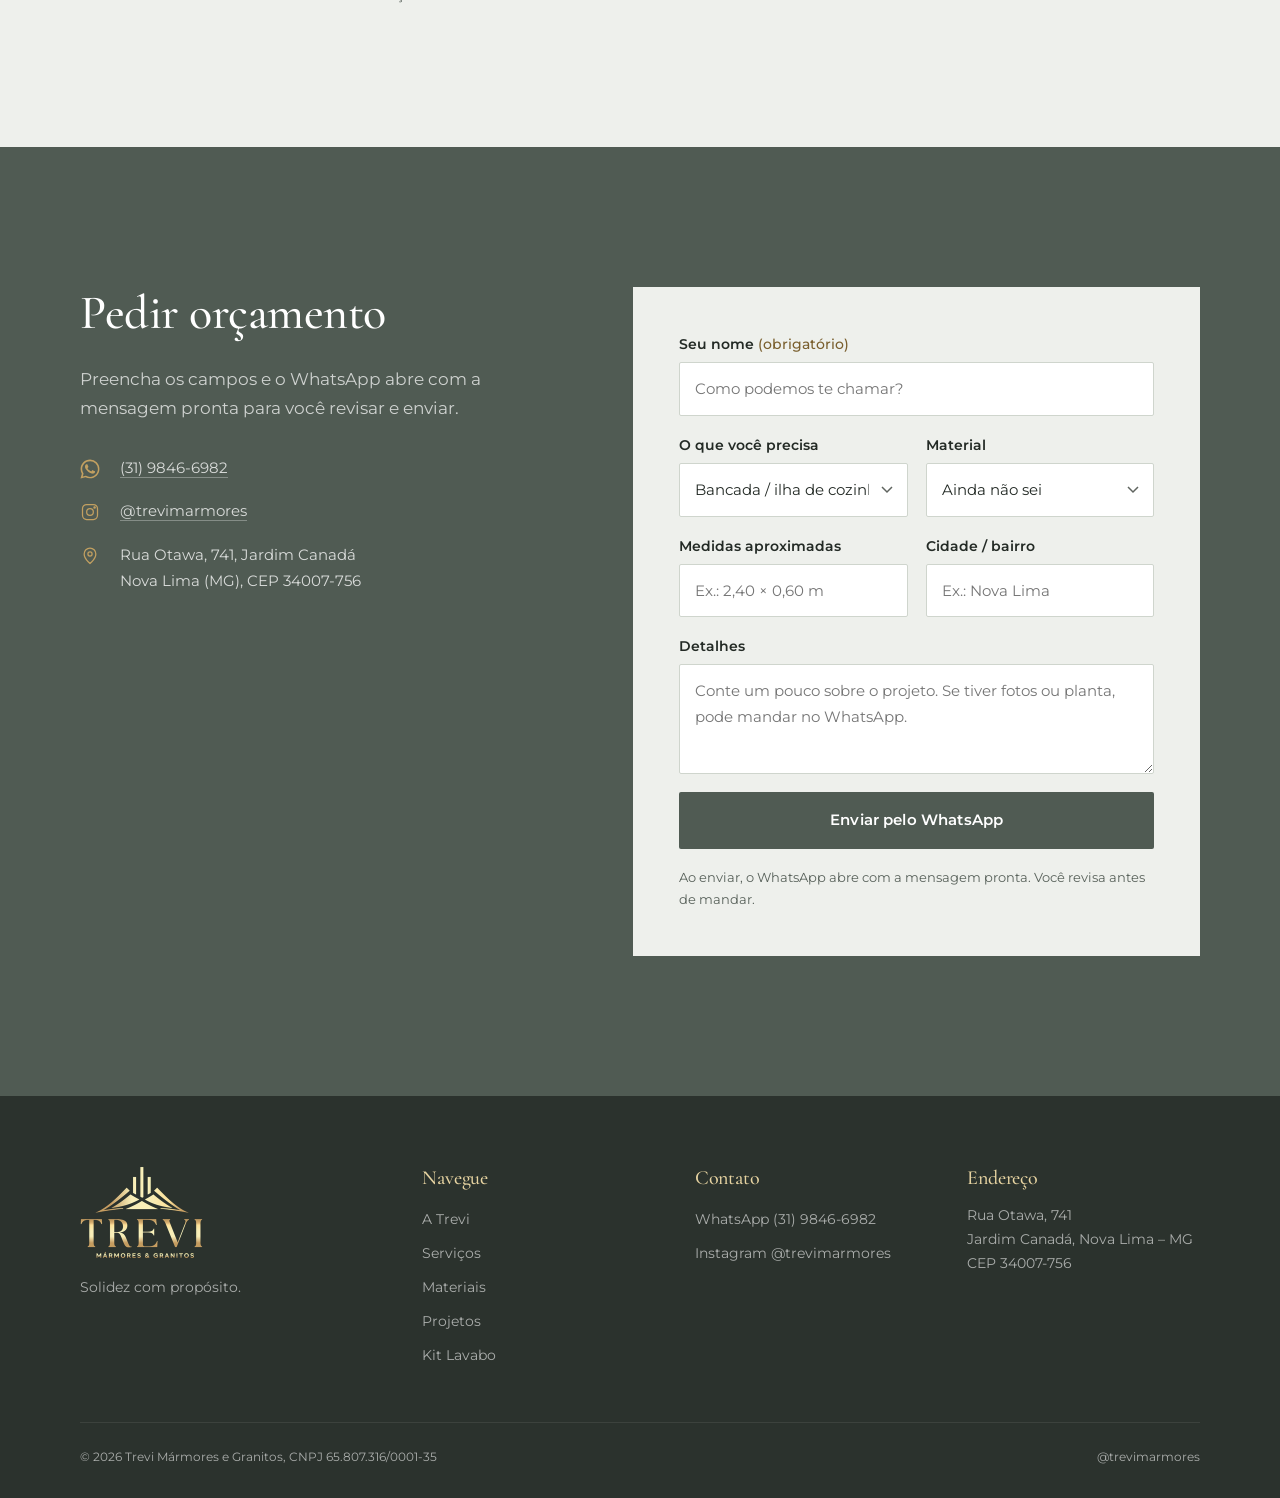
==== commit b97f1715: "Atualiza versão dos arquivos para limpar cache Co-Authored-By: Claude Opus 5.5 <noreply@anthropic.co" ====
--- a/index.html
+++ b/index.html
@@ -19,7 +19,7 @@
   <script>document.documentElement.classList.add("js")</script>
   <link rel="preload" as="image" href="assets/img/obras/obra-00.webp" imagesrcset="assets/img/obras/obra-00-sm.webp 720w, assets/img/obras/obra-00.webp 1400w" imagesizes="100vw" media="(min-width: 701px)" fetchpriority="high">
   <link rel="preload" as="image" href="assets/img/obras/obra-23-sm.webp" media="(max-width: 700px)" fetchpriority="high">
-  <link rel="stylesheet" href="assets/css/style.css?v=6">
+  <link rel="stylesheet" href="assets/css/style.css?v=7">
   <script type="application/ld+json">
   {
     "@context": "https://schema.org",
@@ -511,6 +511,6 @@
   <button class="lb-prox" aria-label="Próxima foto"><svg aria-hidden="true" focusable="false" viewBox="0 0 24 24" fill="none" stroke="currentColor" stroke-width="1.5"><path d="M9 5l7 7-7 7"/></svg></button>
 </div>
 
-<script src="assets/js/main.js?v=6" defer></script>
+<script src="assets/js/main.js?v=7" defer></script>
 </body>
 </html>
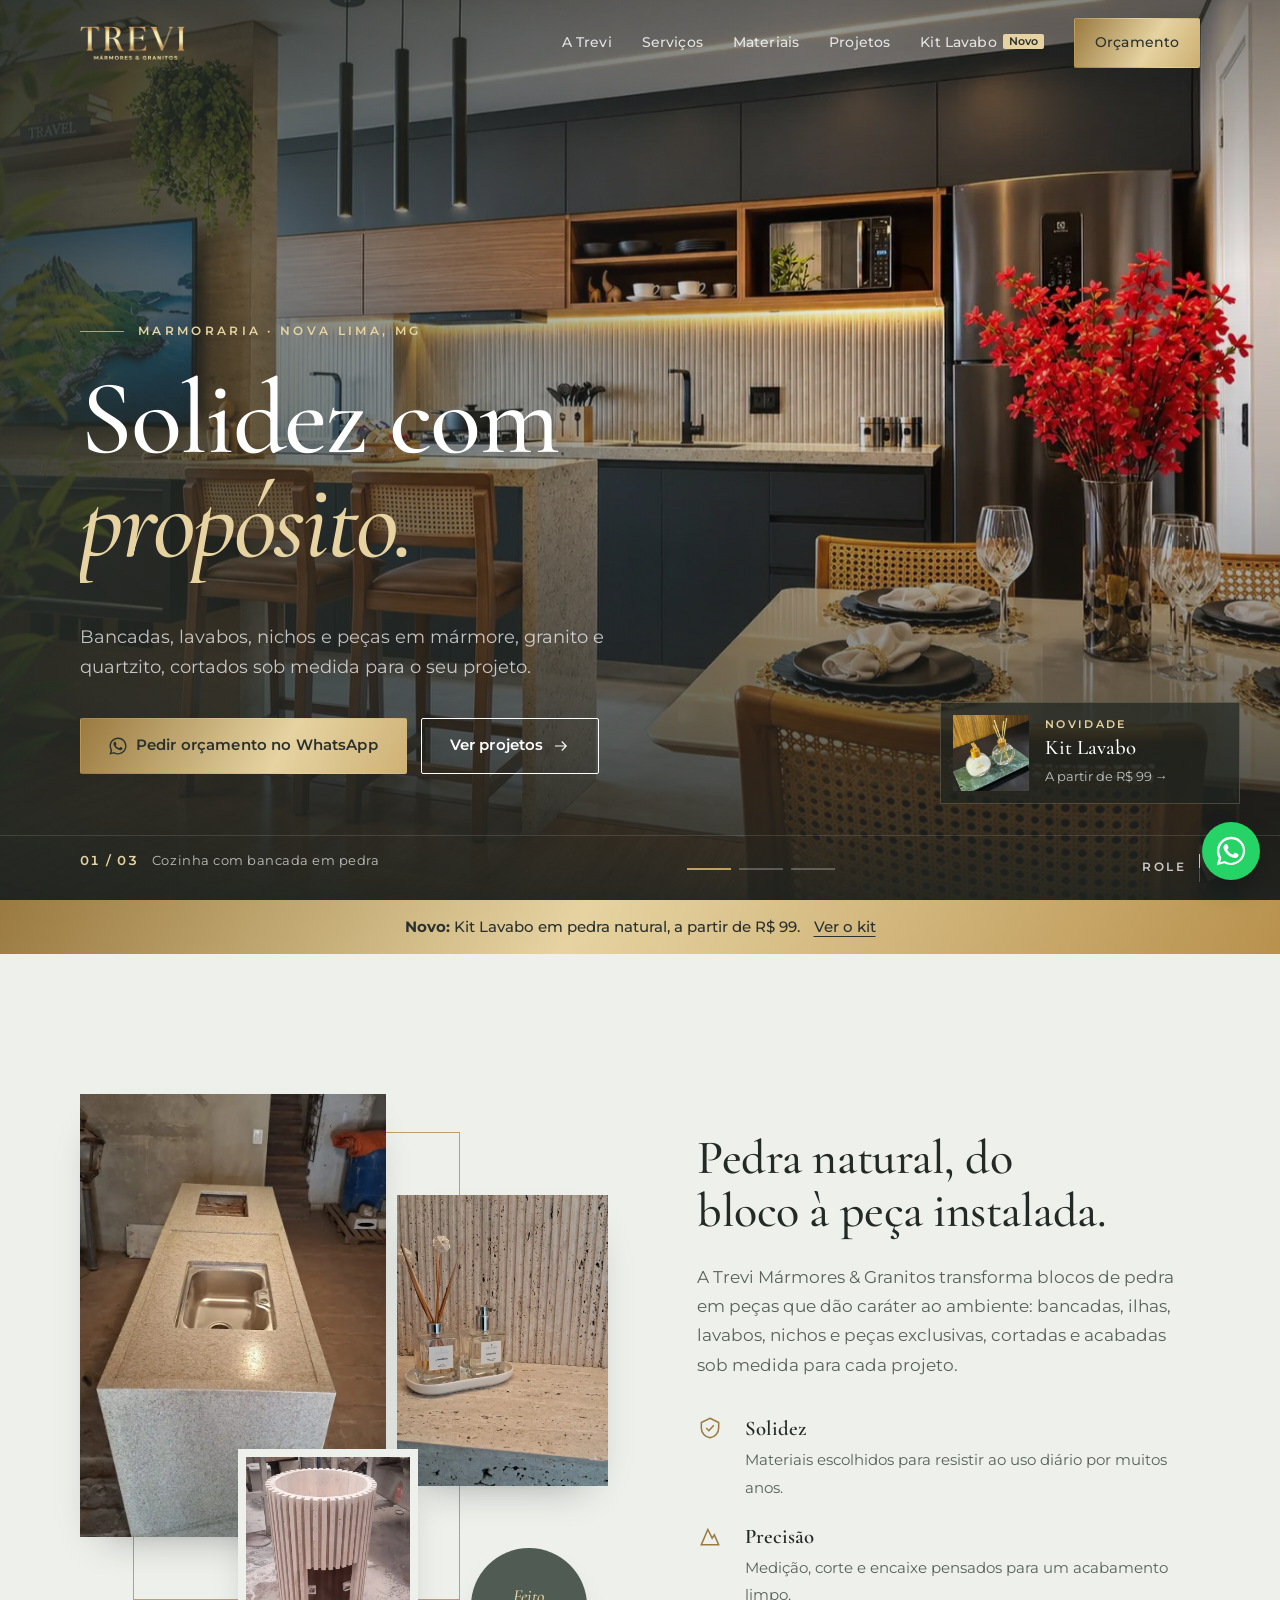
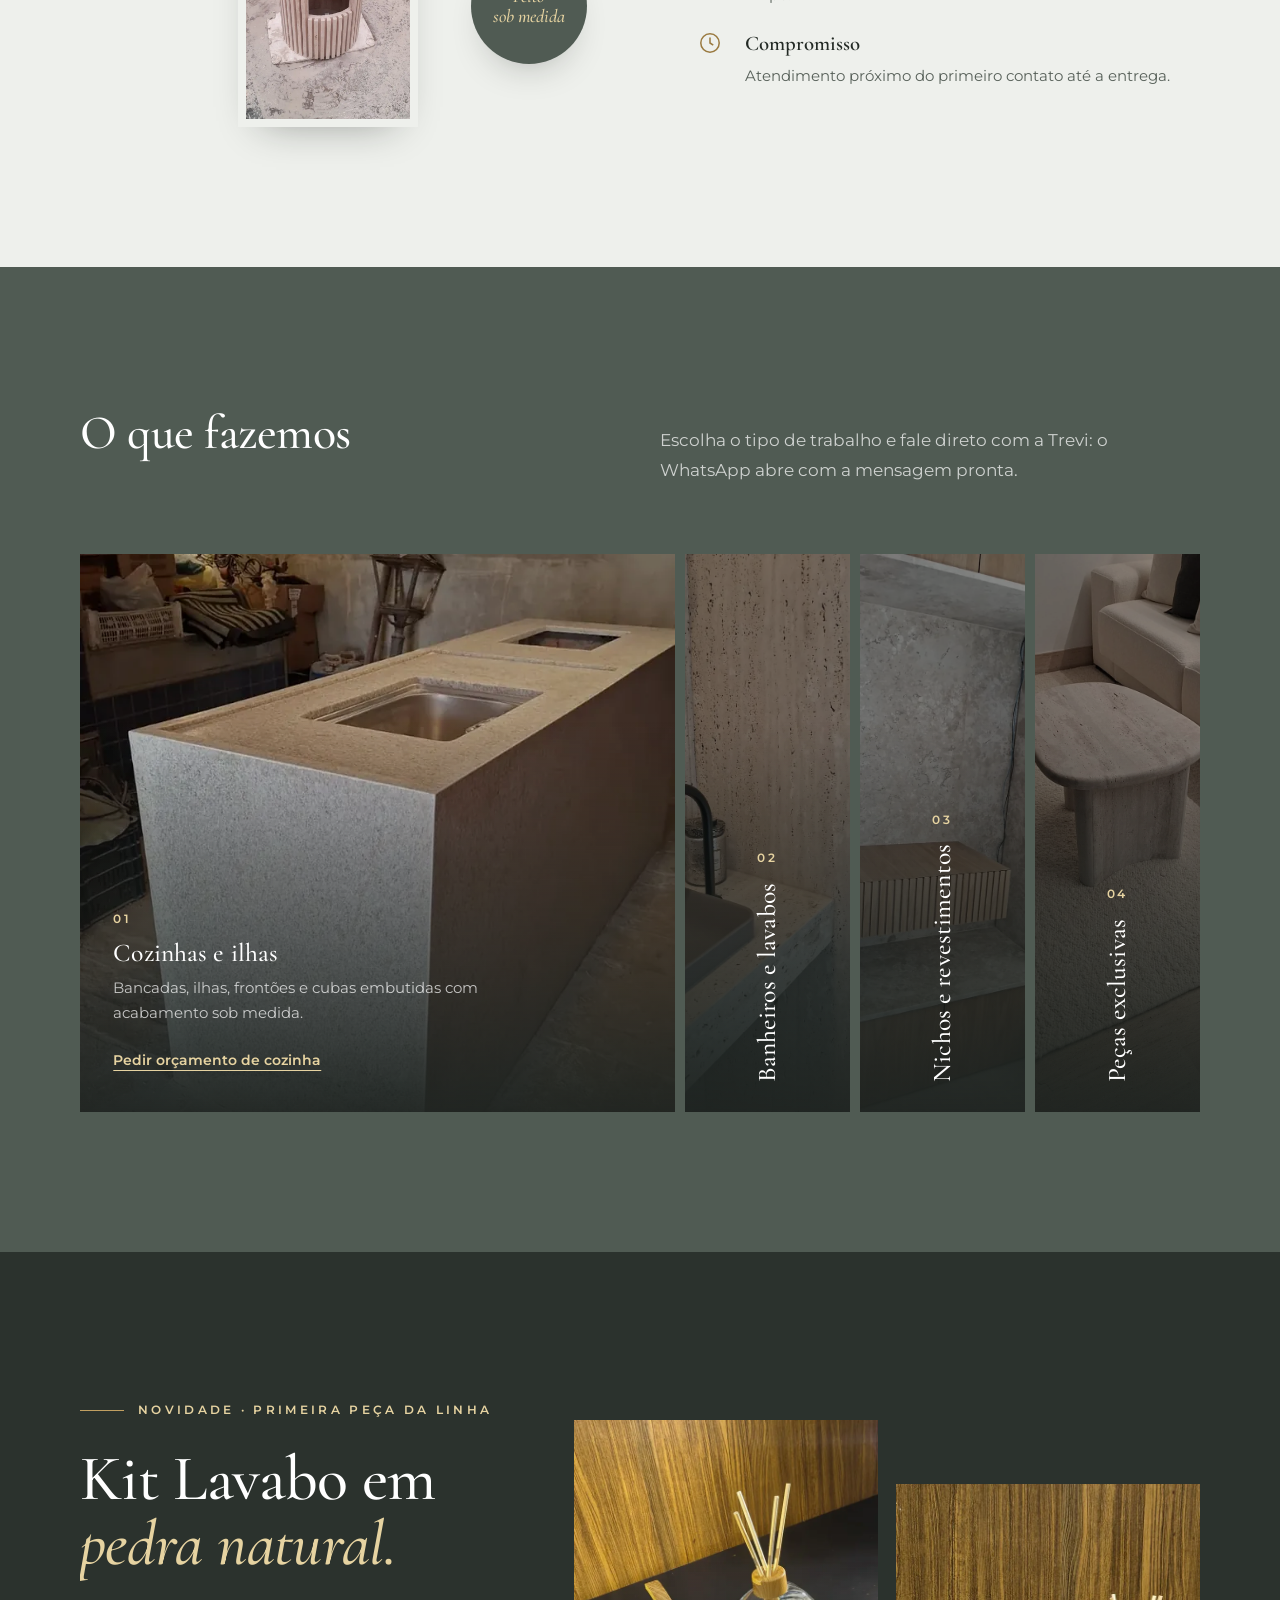
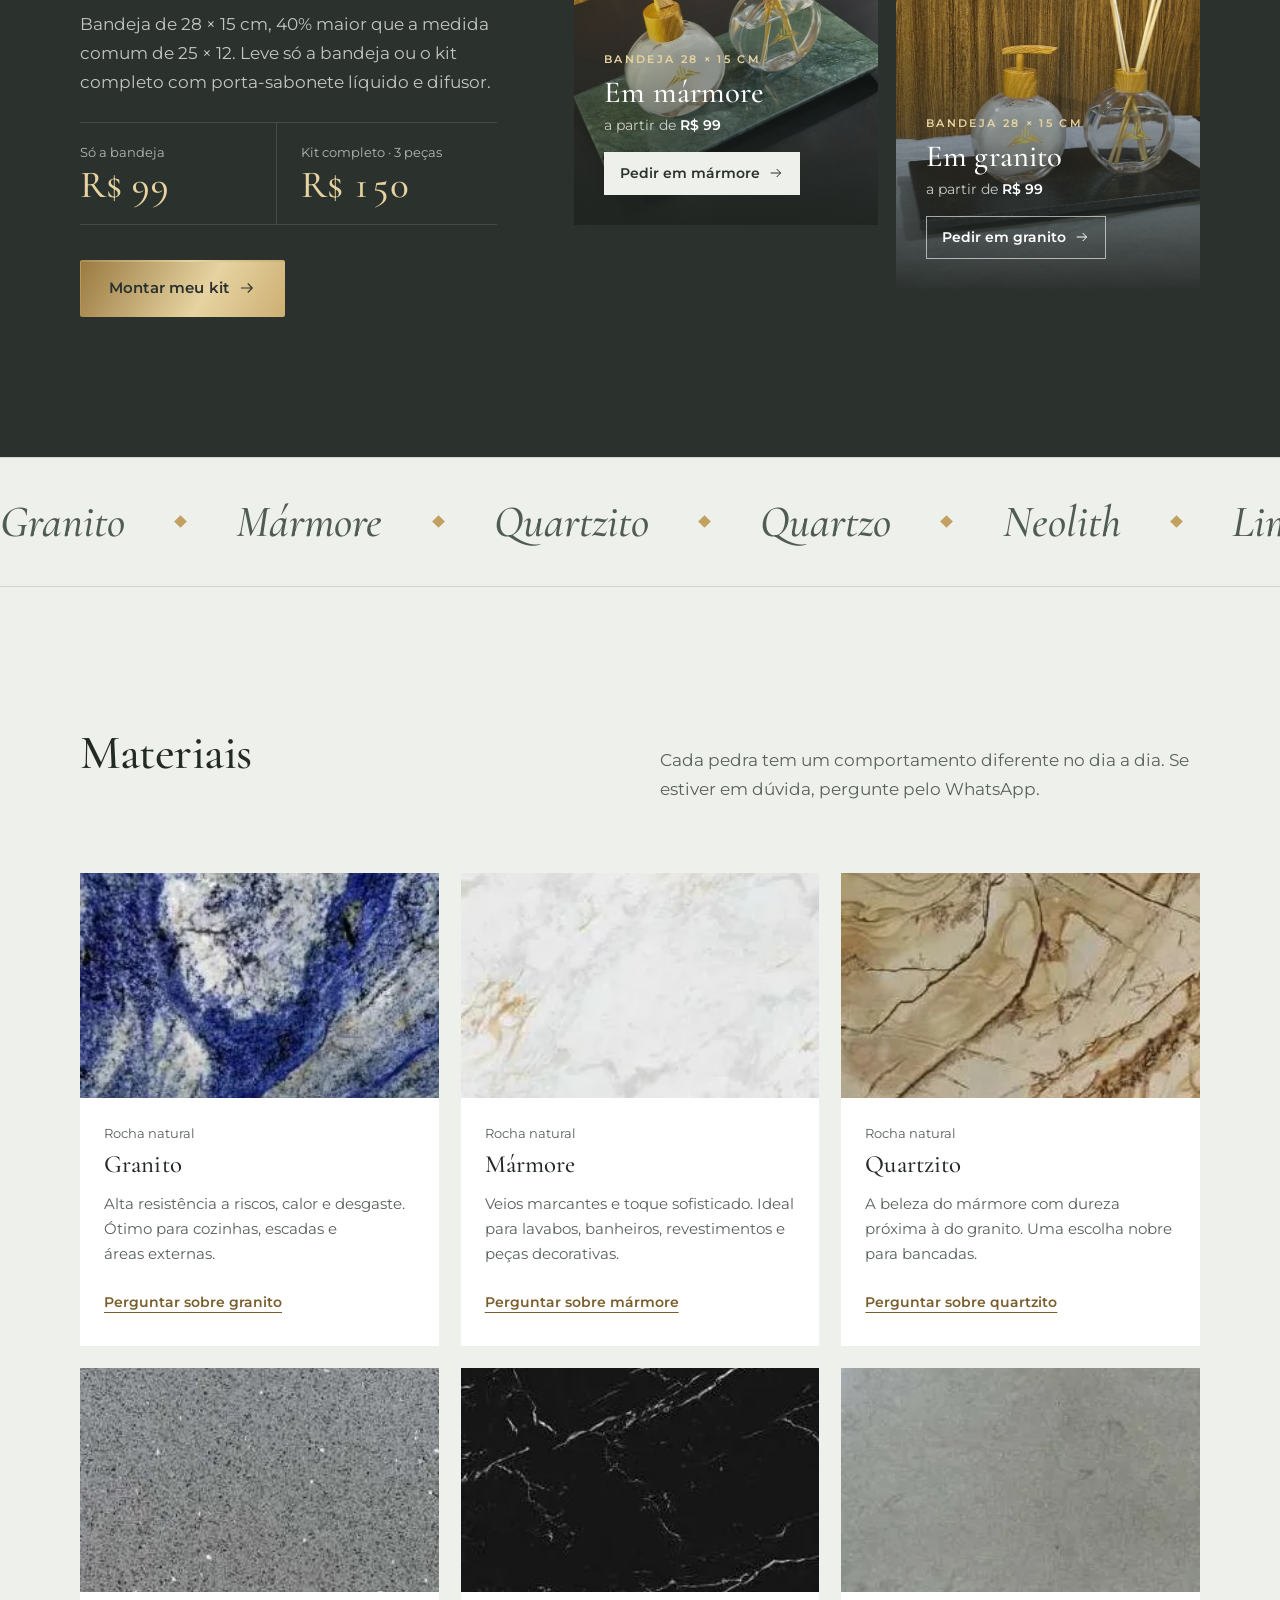
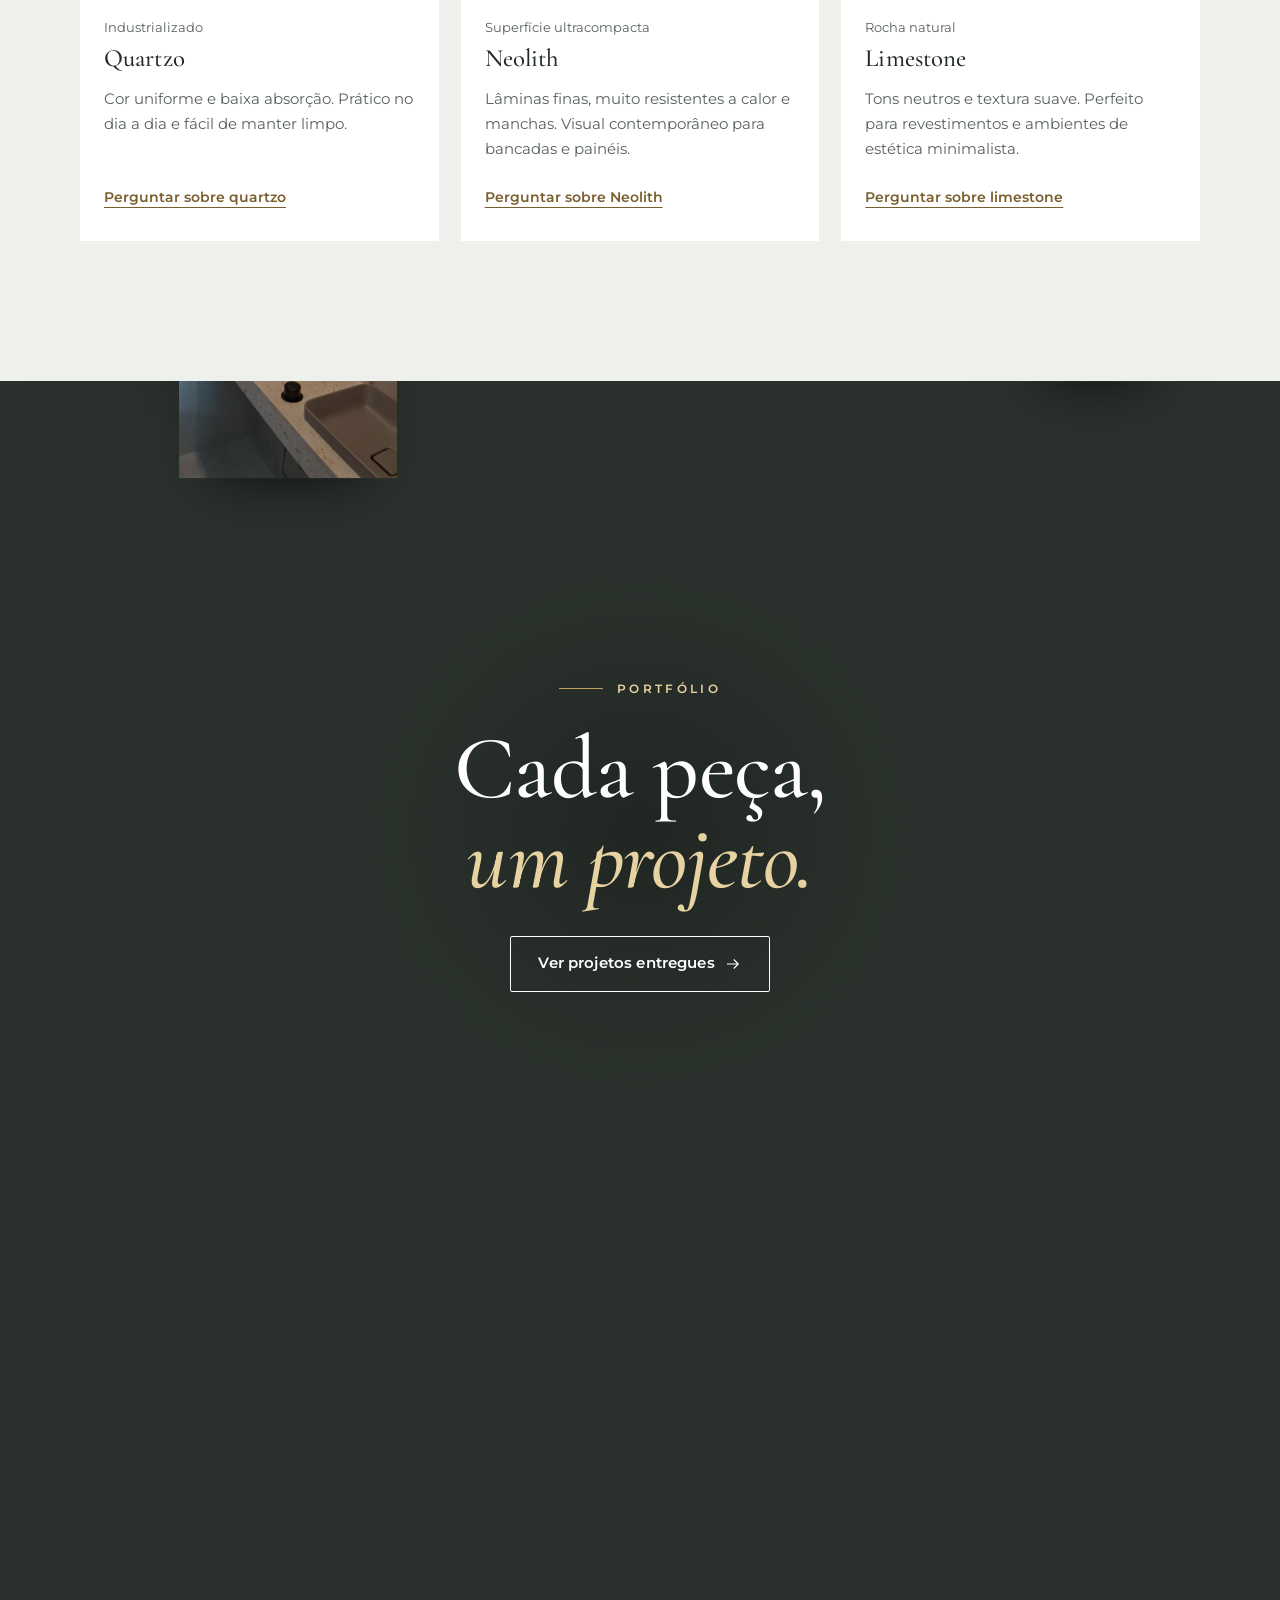
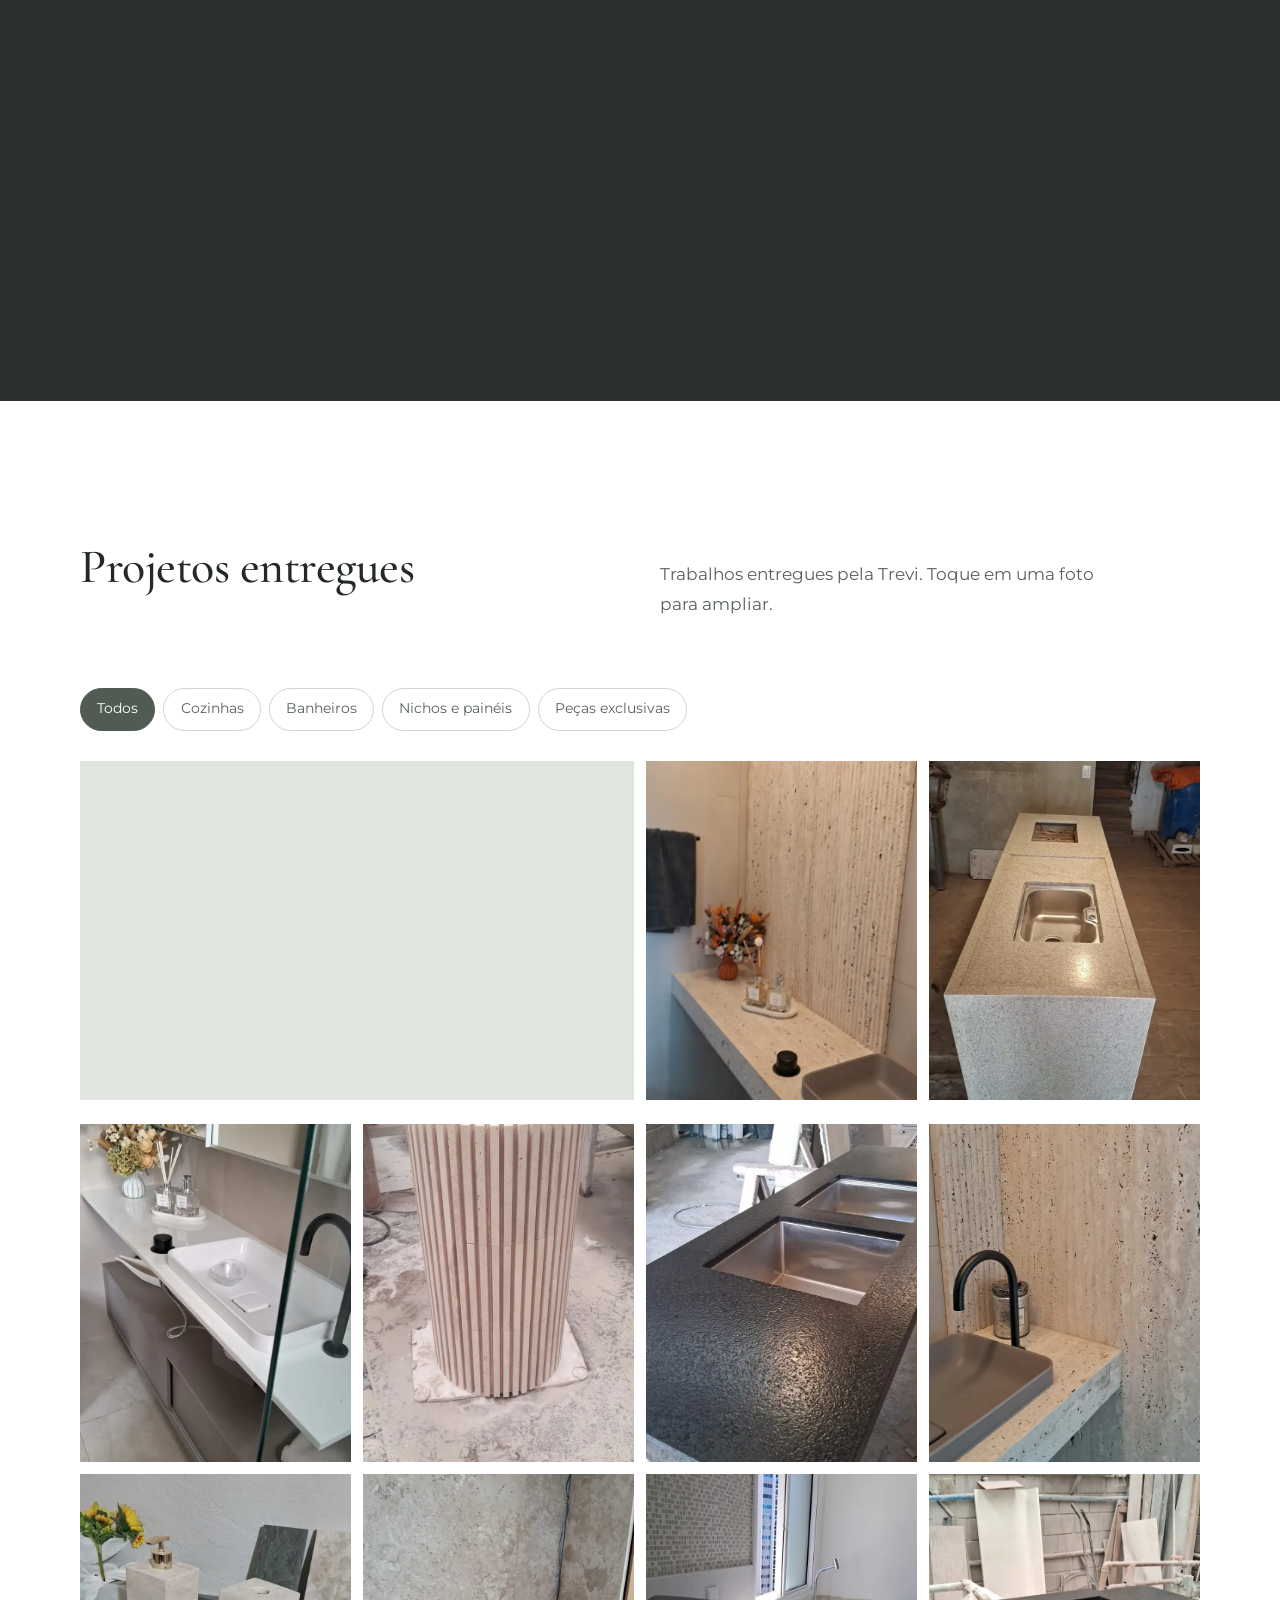
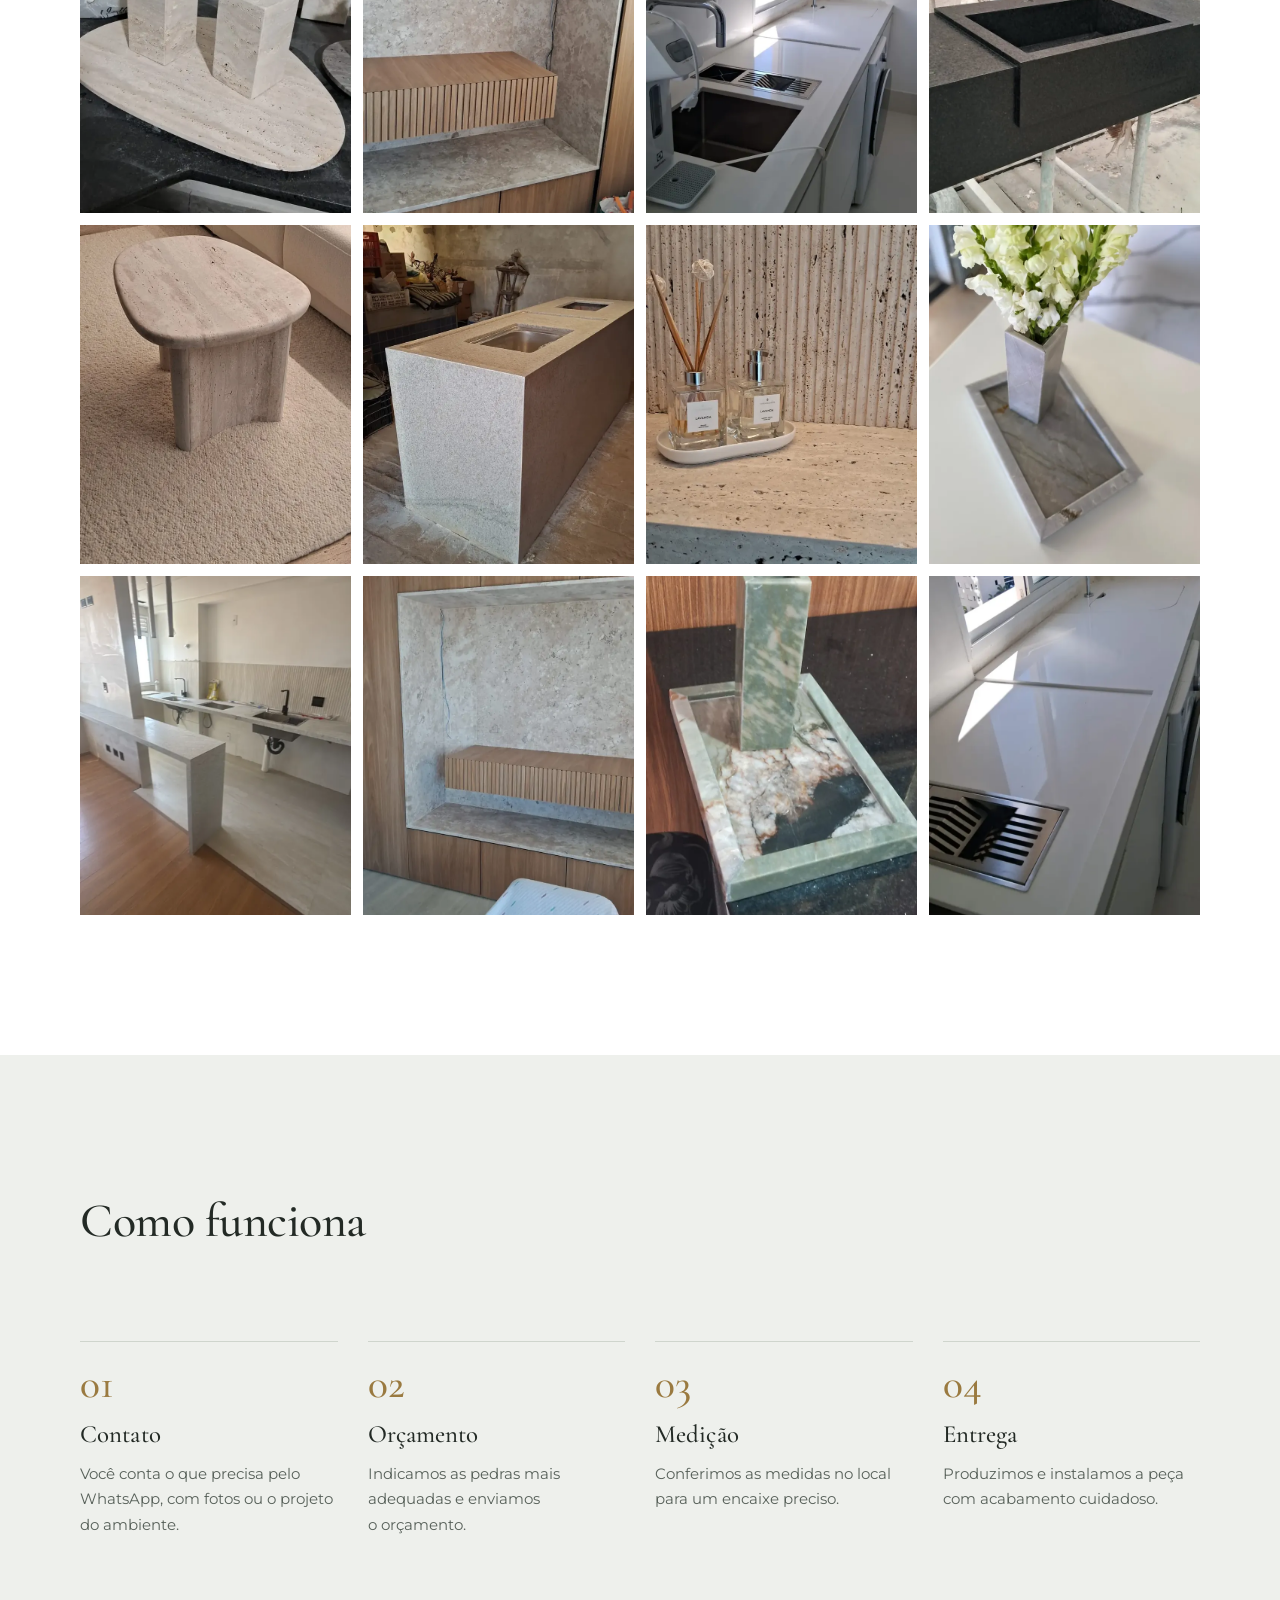
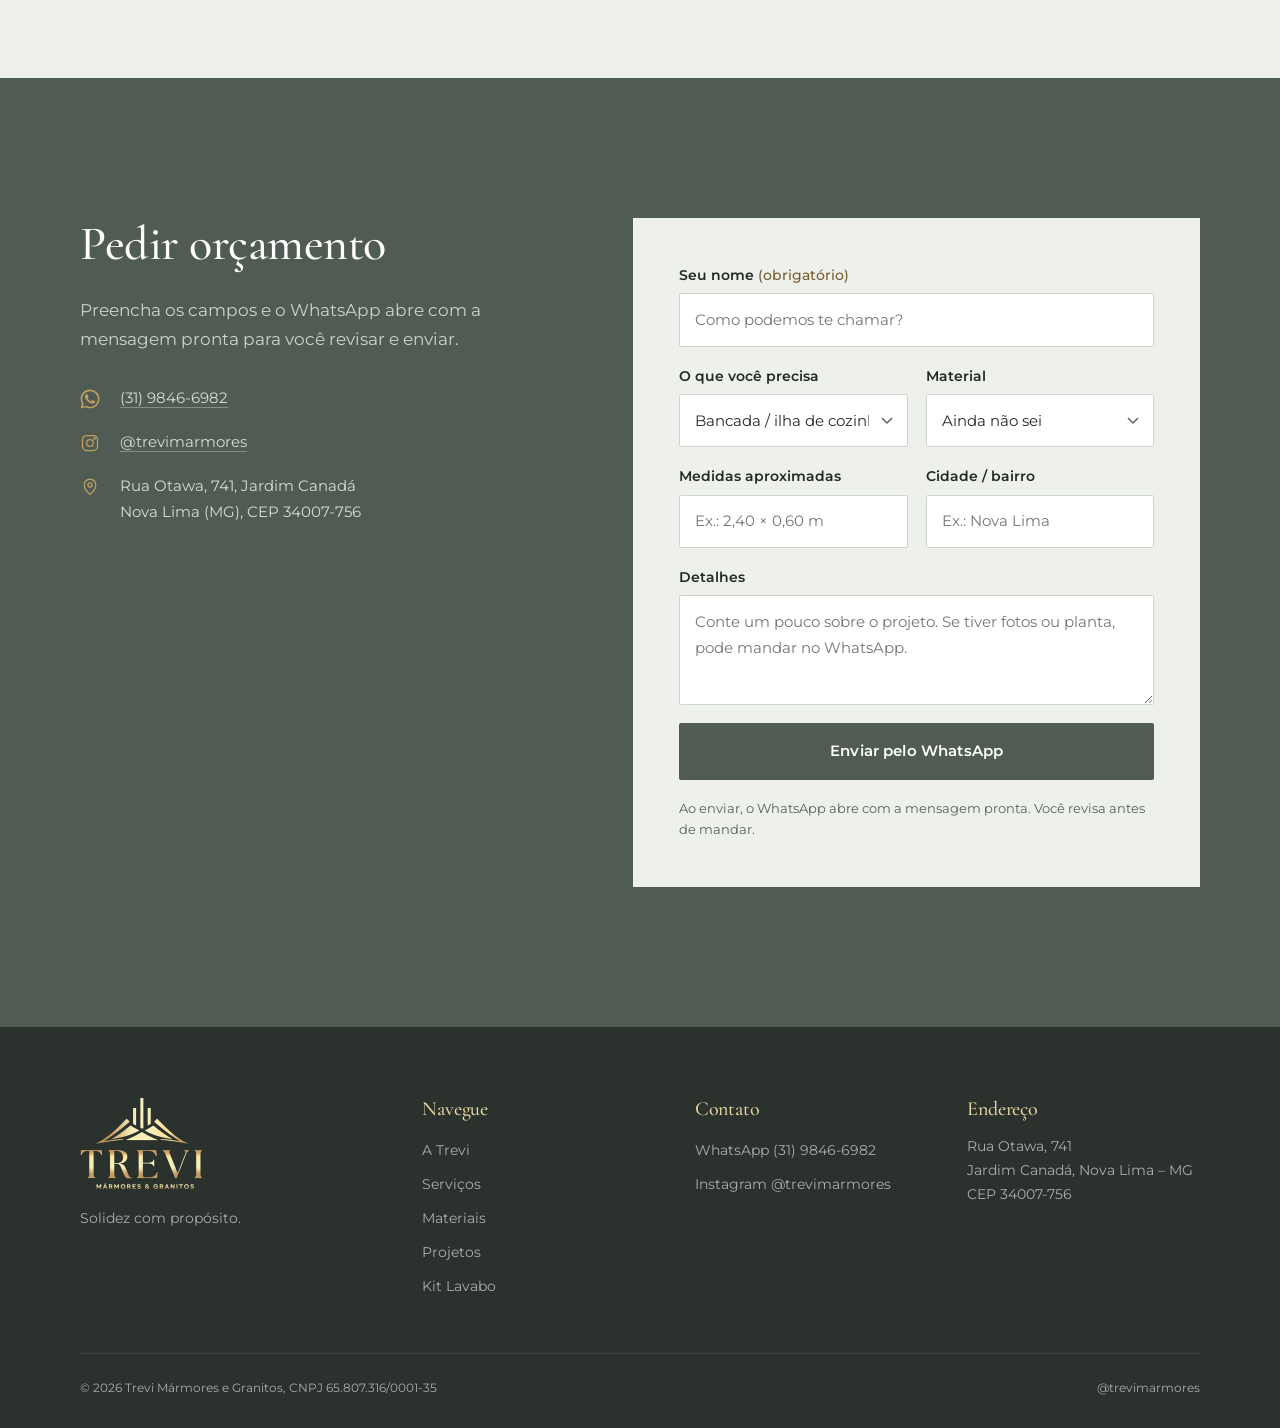
==== commit f37602d1: "Leva os componentes para o site todo: acordeão em serviços e colagem em A Trevi - "O que fazemos" vi" ====
--- a/index.html
+++ b/index.html
@@ -124,9 +124,11 @@
   <!-- Sobre -->
   <section class="secao" id="sobre">
     <div class="container sobre">
-      <div class="sobre-fotos">
-        <img src="assets/img/obras/obra-01.webp" srcset="assets/img/obras/obra-01-sm.webp 720w, assets/img/obras/obra-01.webp 1400w" sizes="(max-width: 860px) 80vw, 40vw" alt="Ilha de cozinha revestida em pedra clara com cuba de inox" loading="lazy" decoding="async">
-        <img src="assets/img/obras/obra-09.webp" alt="Peça ripada em pedra natural produzida na marmoraria" loading="lazy" decoding="async">
+      <div class="sobre-fotos colagem">
+        <img class="c1" src="assets/img/obras/obra-01.webp" srcset="assets/img/obras/obra-01-sm.webp 720w, assets/img/obras/obra-01.webp 1400w" sizes="(max-width: 860px) 60vw, 28vw" alt="Ilha de cozinha revestida em pedra clara com cuba de inox" loading="lazy" decoding="async">
+        <img class="c2" src="assets/img/obras/obra-21.webp" srcset="assets/img/obras/obra-21-sm.webp 720w, assets/img/obras/obra-21.webp 1400w" sizes="(max-width: 860px) 45vw, 20vw" alt="Parede ripada em travertino" loading="lazy" decoding="async">
+        <img class="c3" src="assets/img/obras/obra-09.webp" alt="Peça ripada em pedra natural produzida na marmoraria" loading="lazy" decoding="async">
+        <span class="colagem-selo">Feito<br>sob medida</span>
       </div>
       <div>
         <h2>Pedra natural, do bloco à peça instalada.</h2>
@@ -158,10 +160,11 @@
         </div>
         <p class="lead">Escolha o tipo de trabalho e fale direto com a Trevi: o WhatsApp abre com a mensagem pronta.</p>
       </div>
-      <div class="servicos">
-        <article class="servico">
+      <div class="servicos acordeao">
+        <article class="servico aberto">
           <div class="servico-img"><img src="assets/img/obras/obra-03.webp" srcset="assets/img/obras/obra-03-sm.webp 720w, assets/img/obras/obra-03.webp 1400w" sizes="(max-width: 560px) 100vw, (max-width: 1024px) 50vw, 25vw" alt="Ilha de cozinha em pedra" loading="lazy" decoding="async"></div>
           <div class="servico-corpo">
+            <span class="servico-num">01</span>
             <h3>Cozinhas e ilhas</h3>
             <p>Bancadas, ilhas, frontões e cubas embutidas com acabamento sob medida.</p>
             <a class="link-ouro" data-wa="Olá, Trevi! Vim pelo site e gostaria de um orçamento para bancada / ilha de cozinha.">Pedir orçamento de cozinha</a>
@@ -170,6 +173,7 @@
         <article class="servico">
           <div class="servico-img"><img src="assets/img/obras/obra-22.webp" srcset="assets/img/obras/obra-22-sm.webp 720w, assets/img/obras/obra-22.webp 1400w" sizes="(max-width: 560px) 100vw, (max-width: 1024px) 50vw, 25vw" alt="Bancada de lavabo em travertino com cuba de apoio" loading="lazy" decoding="async"></div>
           <div class="servico-corpo">
+            <span class="servico-num">02</span>
             <h3>Banheiros e lavabos</h3>
             <p>Bancadas, cubas esculpidas, saias e revestimentos para áreas molhadas.</p>
             <a class="link-ouro" data-wa="Olá, Trevi! Vim pelo site e gostaria de um orçamento para banheiro / lavabo.">Pedir orçamento de banheiro</a>
@@ -178,6 +182,7 @@
         <article class="servico">
           <div class="servico-img"><img src="assets/img/obras/obra-31.webp" srcset="assets/img/obras/obra-31-sm.webp 720w, assets/img/obras/obra-31.webp 1400w" sizes="(max-width: 560px) 100vw, (max-width: 1024px) 50vw, 25vw" alt="Nicho revestido em pedra natural em painel de madeira" loading="lazy" decoding="async"></div>
           <div class="servico-corpo">
+            <span class="servico-num">03</span>
             <h3>Nichos e revestimentos</h3>
             <p>Painéis, nichos, soleiras, peitoris, escadas e paredes em pedra.</p>
             <a class="link-ouro" data-wa="Olá, Trevi! Vim pelo site e gostaria de um orçamento para nicho / revestimento.">Pedir orçamento de revestimento</a>
@@ -186,6 +191,7 @@
         <article class="servico">
           <div class="servico-img"><img src="assets/img/obras/obra-08.webp" alt="Mesa de centro em travertino" loading="lazy" decoding="async"></div>
           <div class="servico-corpo">
+            <span class="servico-num">04</span>
             <h3>Peças exclusivas</h3>
             <p>Mesas, aparadores, vasos e objetos de decoração feitos sob encomenda.</p>
             <a class="link-ouro" data-wa="Olá, Trevi! Vim pelo site e gostaria de um orçamento para uma peça exclusiva (mesa, vaso, decoração).">Pedir orçamento de peça</a>
--- a/assets/css/style.css
+++ b/assets/css/style.css
@@ -287,6 +287,16 @@
 .valores span { color: var(--texto-suave); font-size: .95rem; }
 @media (max-width: 860px) { .sobre { grid-template-columns: 1fr; } .sobre-fotos { max-width: 520px; } }
 
+/* "A Trevi" em colagem editorial (inspirada no Editorial Collage Hero do 21st.dev) */
+.colagem { aspect-ratio: 5/6; }
+.colagem::before { content: ""; position: absolute; left: 10%; top: 6%; width: 62%; height: 74%; border: 1px solid var(--ouro); z-index: 0; }
+.sobre-fotos.colagem img { position: absolute; object-fit: cover; box-shadow: var(--sombra); border: 0; }
+.sobre-fotos.colagem .c1 { inset: 0 auto auto 0; width: 58%; height: 70%; z-index: 1; }
+.sobre-fotos.colagem .c2 { inset: 16% 0 auto auto; right: 0; top: 16%; width: 40%; height: 46%; z-index: 2; }
+.sobre-fotos.colagem .c3 { inset: auto auto 0 30%; left: 30%; bottom: 0; width: 34%; height: 44%; z-index: 3; border: 8px solid var(--pedra) !important; }
+.colagem-selo { position: absolute; right: 4%; bottom: 10%; z-index: 4; width: 116px; height: 116px; border-radius: 50%; display: grid; place-items: center; text-align: center; background: var(--verde); color: var(--ouro-claro); font-family: var(--serif); font-style: italic; font-size: 1.15rem; line-height: 1.1; box-shadow: var(--sombra); }
+@media (max-width: 560px) { .colagem-selo { width: 92px; height: 92px; font-size: .95rem; } }
+
 /* Serviços */
 .servicos { display: grid; grid-template-columns: repeat(4, 1fr); gap: 1px; background: rgba(255,255,255,.1); border: 1px solid rgba(255,255,255,.1); }
 .servico { background: var(--verde); display: flex; flex-direction: column; position: relative; }
@@ -306,6 +316,36 @@
 .link-ouro:hover { text-underline-offset: 8px; }
 @media (max-width: 1024px) { .servicos { grid-template-columns: repeat(2, 1fr); } }
 @media (max-width: 560px) { .servicos { grid-template-columns: 1fr; } .servico-img { aspect-ratio: 16/11; } }
+
+/* "O que fazemos" em acordeão de fotos (inspirado no Interactive Image Accordion do 21st.dev) */
+.acordeao { display: flex; gap: 10px; height: clamp(480px, 62vh, 620px); background: none; border: 0; }
+.acordeao .servico { flex: 1; min-width: 0; overflow: hidden; cursor: pointer; background: var(--verde-escuro); transition: flex 1s var(--expo); }
+.acordeao .servico.aberto { flex: 3.6; cursor: default; }
+.acordeao .servico::after { z-index: 3; }
+.acordeao .servico-img { position: absolute; inset: 0; aspect-ratio: auto; }
+.acordeao .servico-img img { transition: transform 1.4s var(--expo), filter .8s; filter: brightness(.6) saturate(.8); }
+.acordeao .servico.aberto .servico-img img { filter: brightness(.9) saturate(1); }
+.acordeao .servico::before { content: ""; position: absolute; inset: 0; z-index: 1; background: linear-gradient(0deg, rgba(31,36,33,.95) 0%, rgba(31,36,33,.4) 45%, rgba(31,36,33,0) 70%); pointer-events: none; }
+.acordeao .servico-corpo { position: absolute; left: 0; right: 0; bottom: 0; z-index: 2; padding: clamp(20px, 2.6vw, 34px); flex: none; }
+.servico-num { display: block; font-size: .72rem; font-weight: 600; letter-spacing: .2em; color: var(--ouro-claro); margin-bottom: 8px; }
+.acordeao .servico h3 { white-space: nowrap; font-size: clamp(1.4rem, 2vw, 1.9rem); margin-bottom: .3em; }
+.acordeao .servico-corpo p, .acordeao .servico-corpo .link-ouro { opacity: 0; transform: translateY(12px); transition: opacity .4s, transform .6s var(--expo); max-width: 46ch; }
+.acordeao .servico.aberto .servico-corpo p, .acordeao .servico.aberto .servico-corpo .link-ouro { opacity: 1; transform: none; transition-delay: .35s; }
+/* Painel fechado: título na vertical */
+@media (min-width: 861px) {
+  .acordeao .servico:not(.aberto) .servico-corpo { left: 50%; right: auto; bottom: 30px; padding: 0; transform: translateX(-50%); }
+  .acordeao .servico:not(.aberto) h3 { writing-mode: vertical-rl; transform: rotate(180deg); margin: 0; }
+  .acordeao .servico:not(.aberto) .servico-num { text-align: center; margin: 0 0 14px; }
+  .acordeao .servico:not(.aberto) .servico-corpo p, .acordeao .servico:not(.aberto) .servico-corpo .link-ouro { display: none; }
+}
+@media (max-width: 860px) {
+  .acordeao { flex-direction: column; height: auto; }
+  .acordeao .servico, .acordeao .servico.aberto { flex: none; height: 96px; transition: height .9s var(--expo); }
+  .acordeao .servico.aberto { height: 420px; }
+  .acordeao .servico:not(.aberto) .servico-corpo { padding-bottom: 18px; }
+  .acordeao .servico:not(.aberto) .servico-corpo p, .acordeao .servico:not(.aberto) .servico-corpo .link-ouro { display: none; }
+  .acordeao .servico:not(.aberto) h3 { margin: 0; }
+}
 
 /* Materiais */
 .materiais { display: grid; grid-template-columns: repeat(3, 1fr); gap: 22px; }
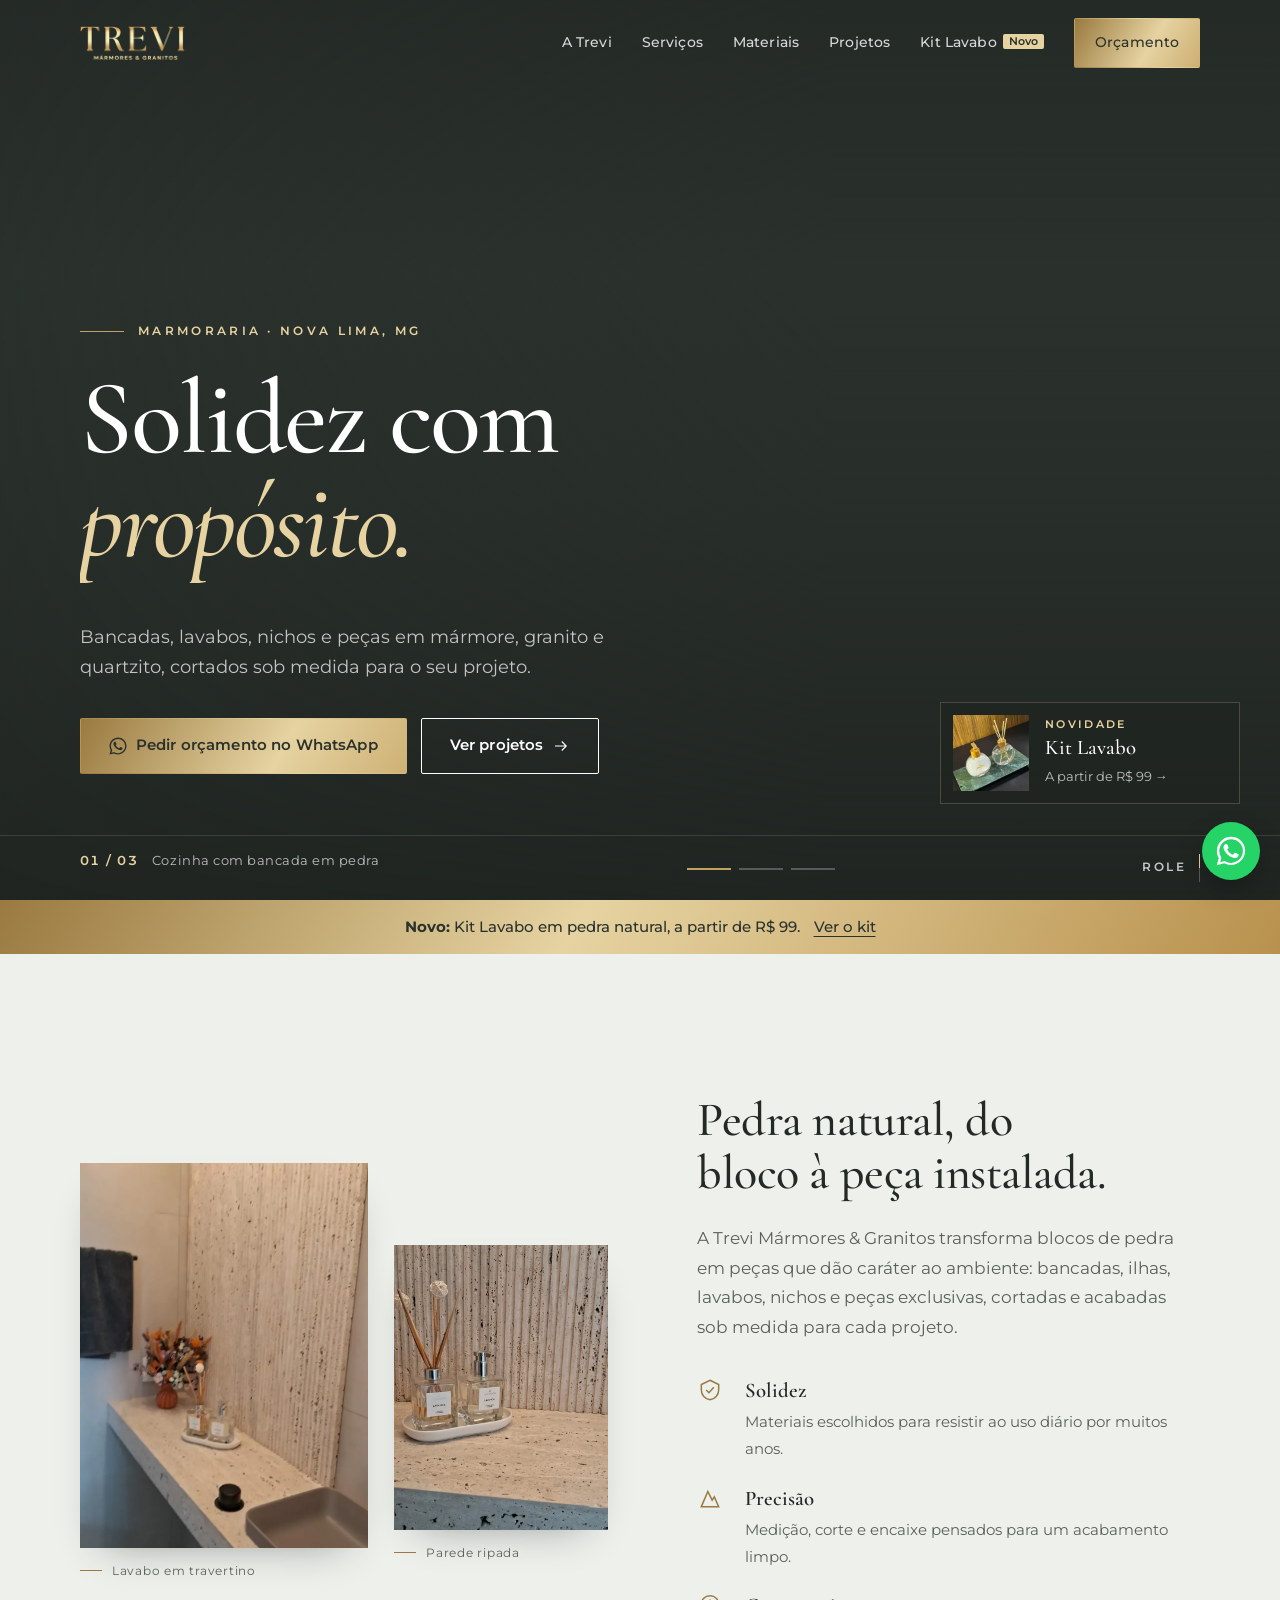
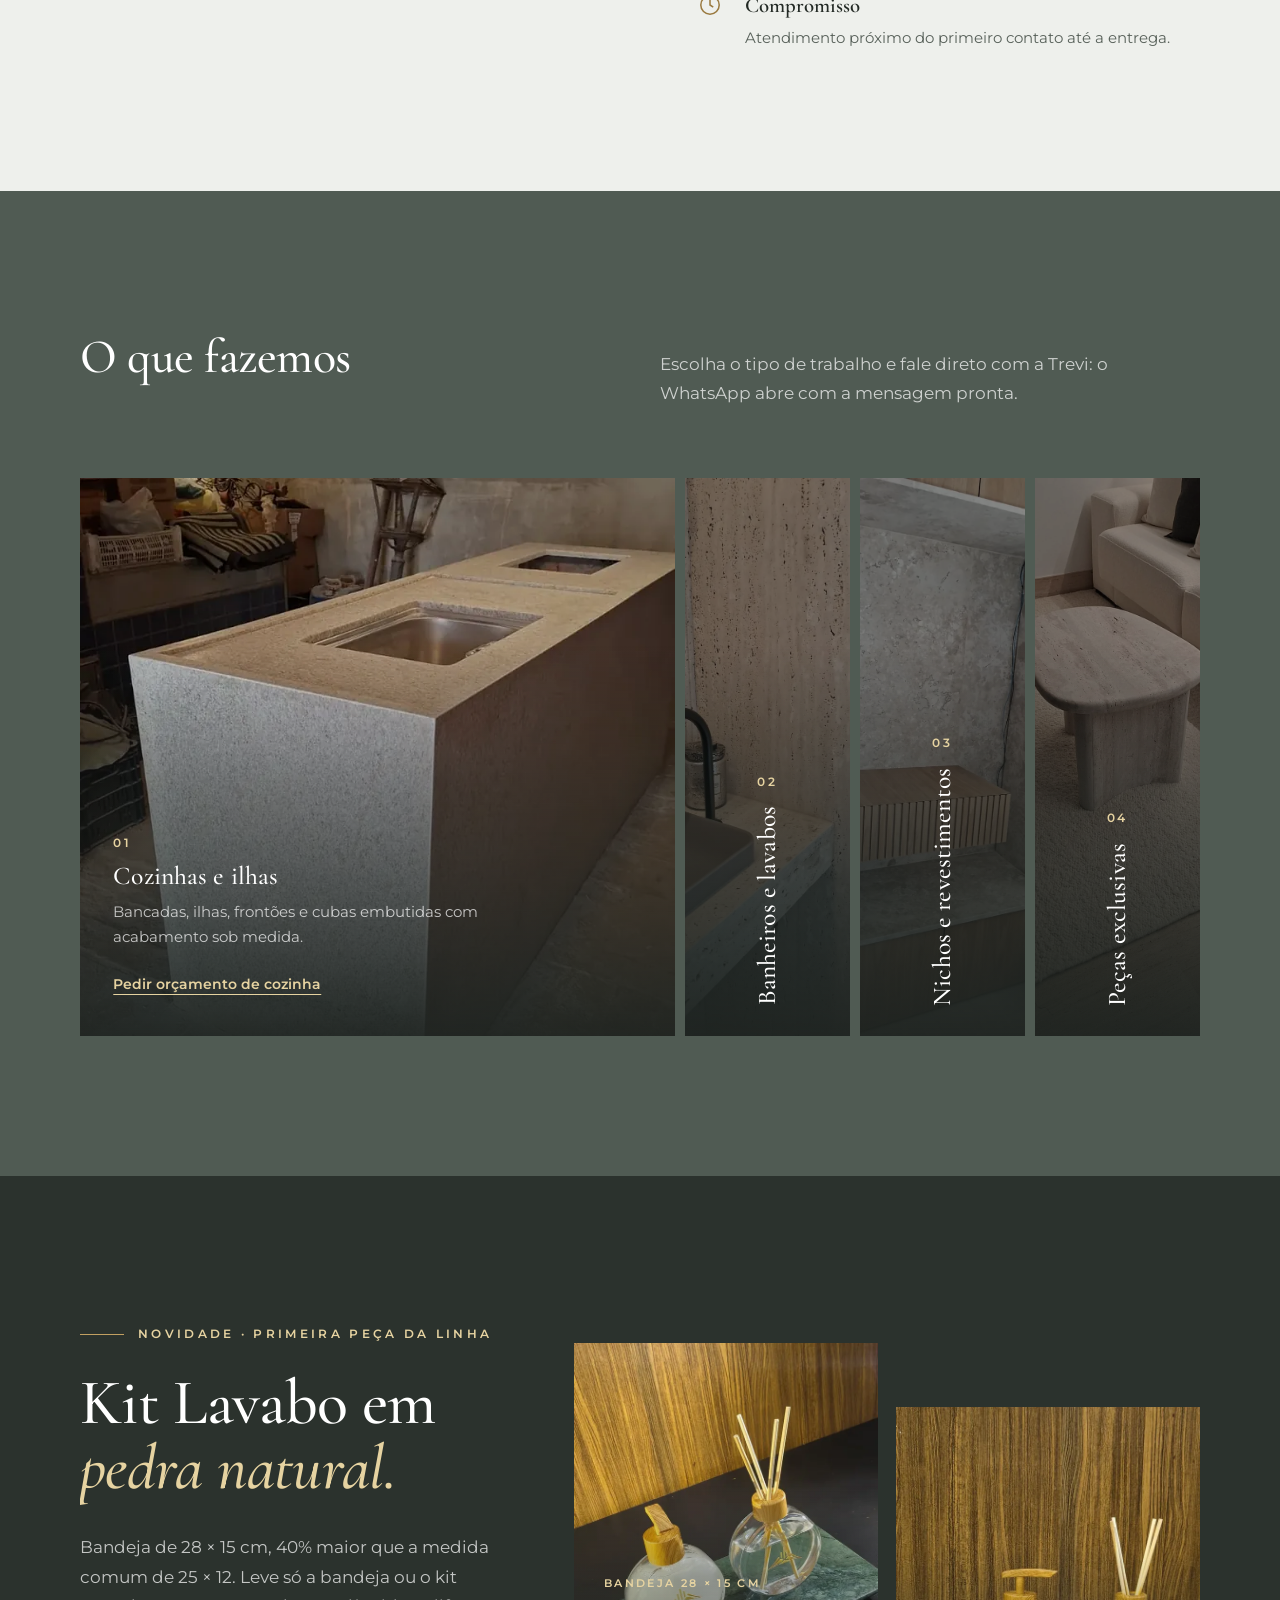
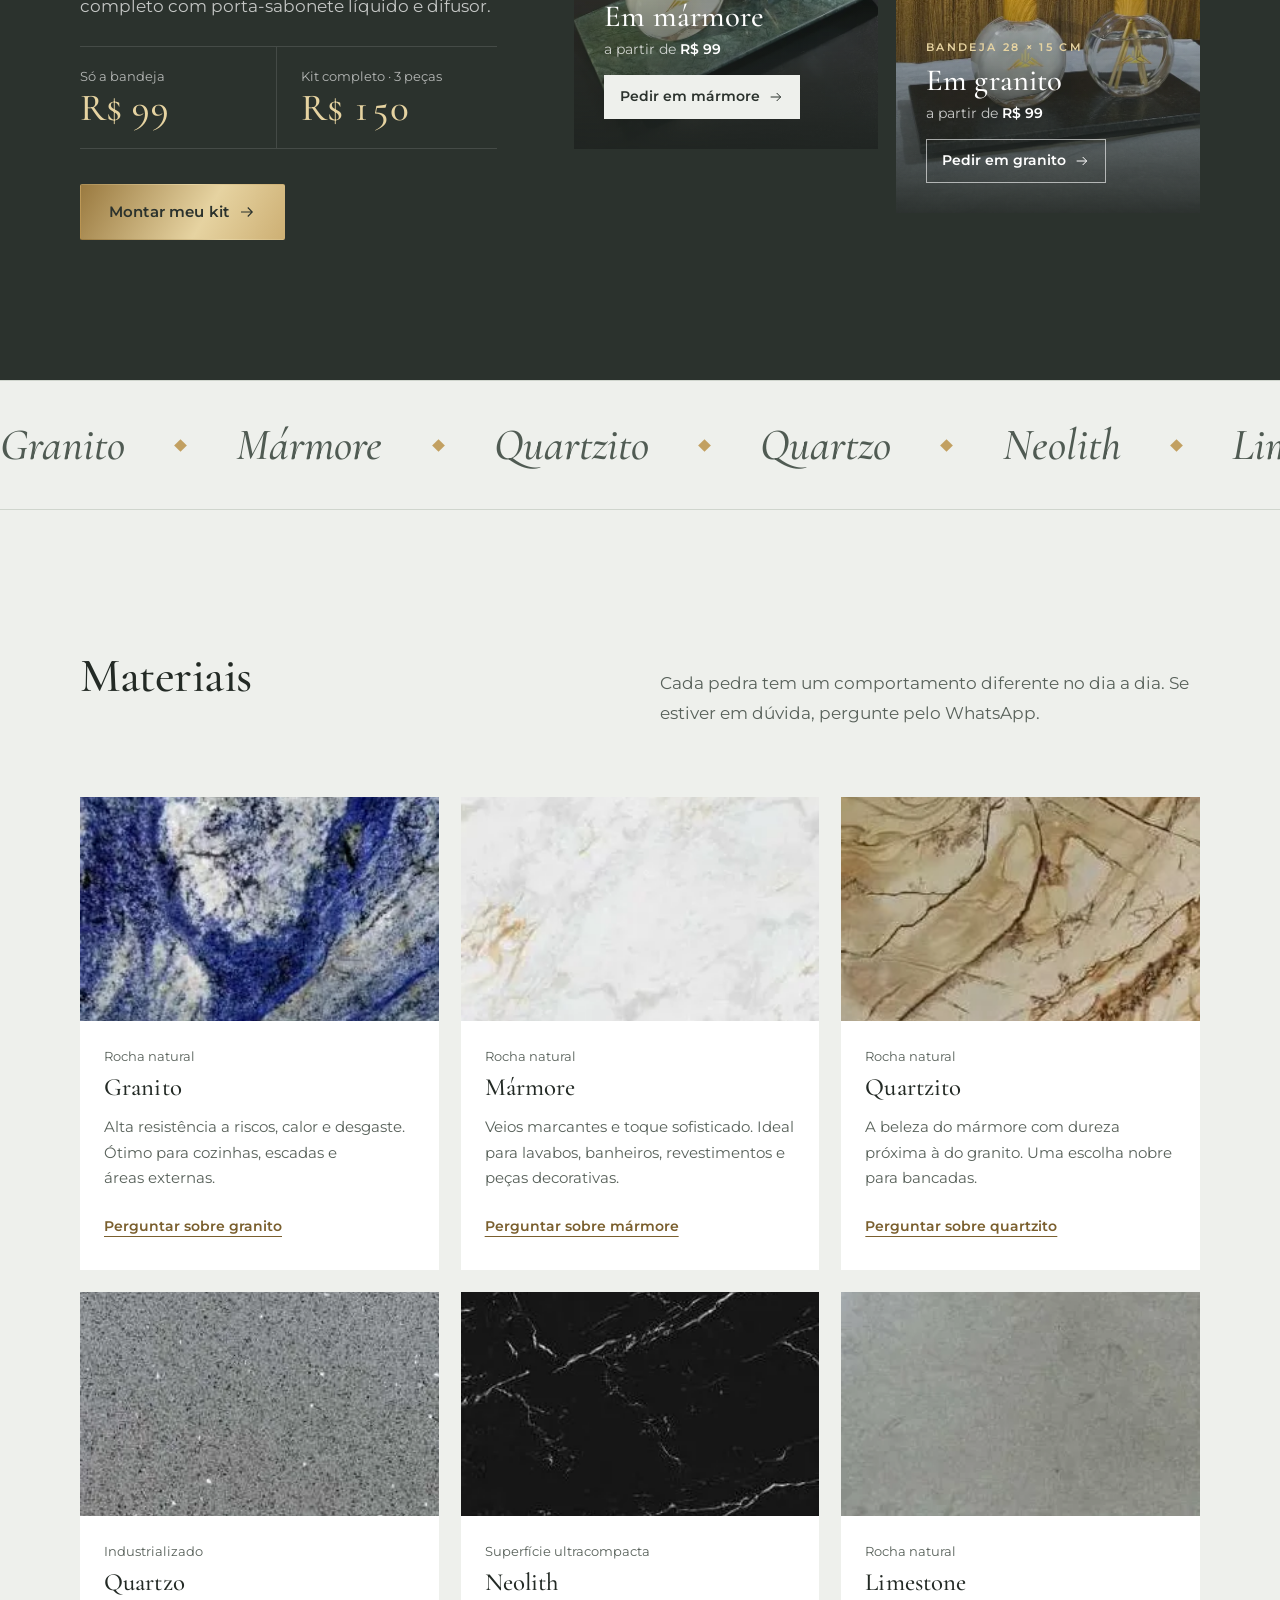
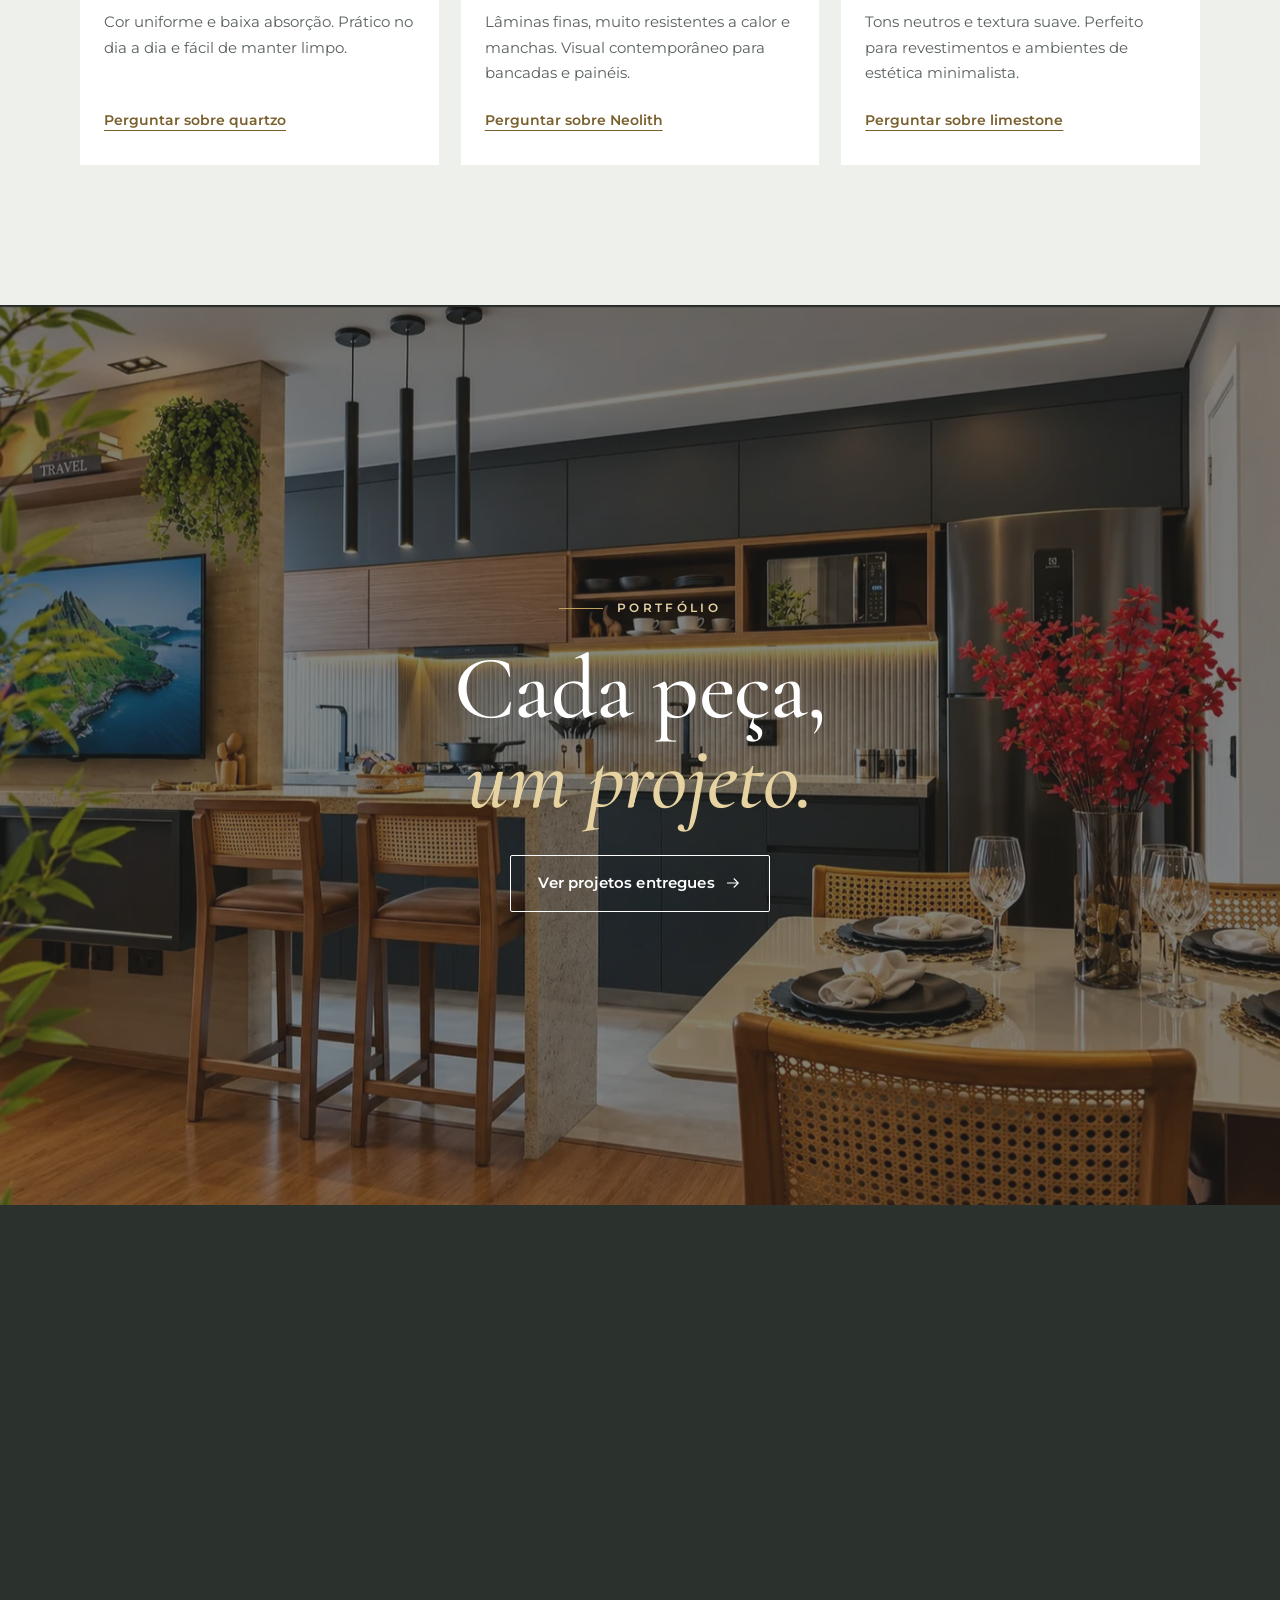
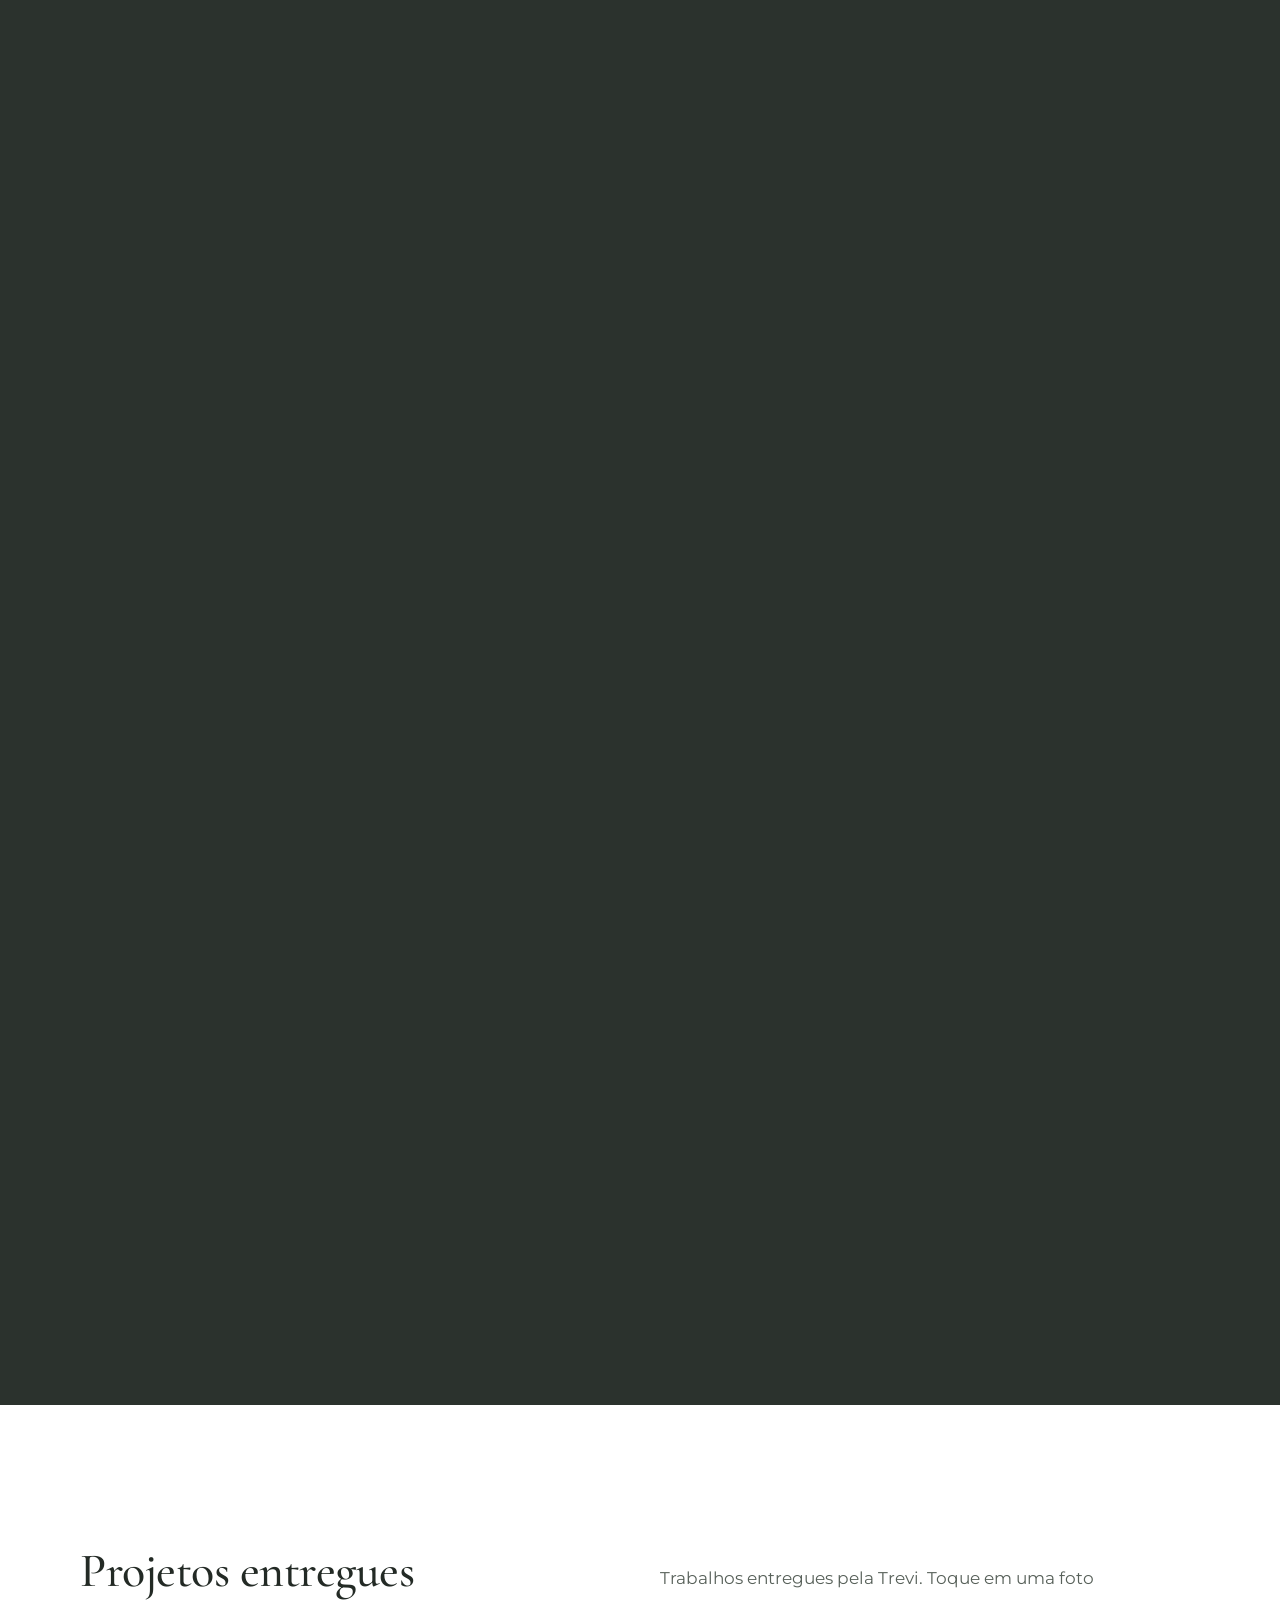
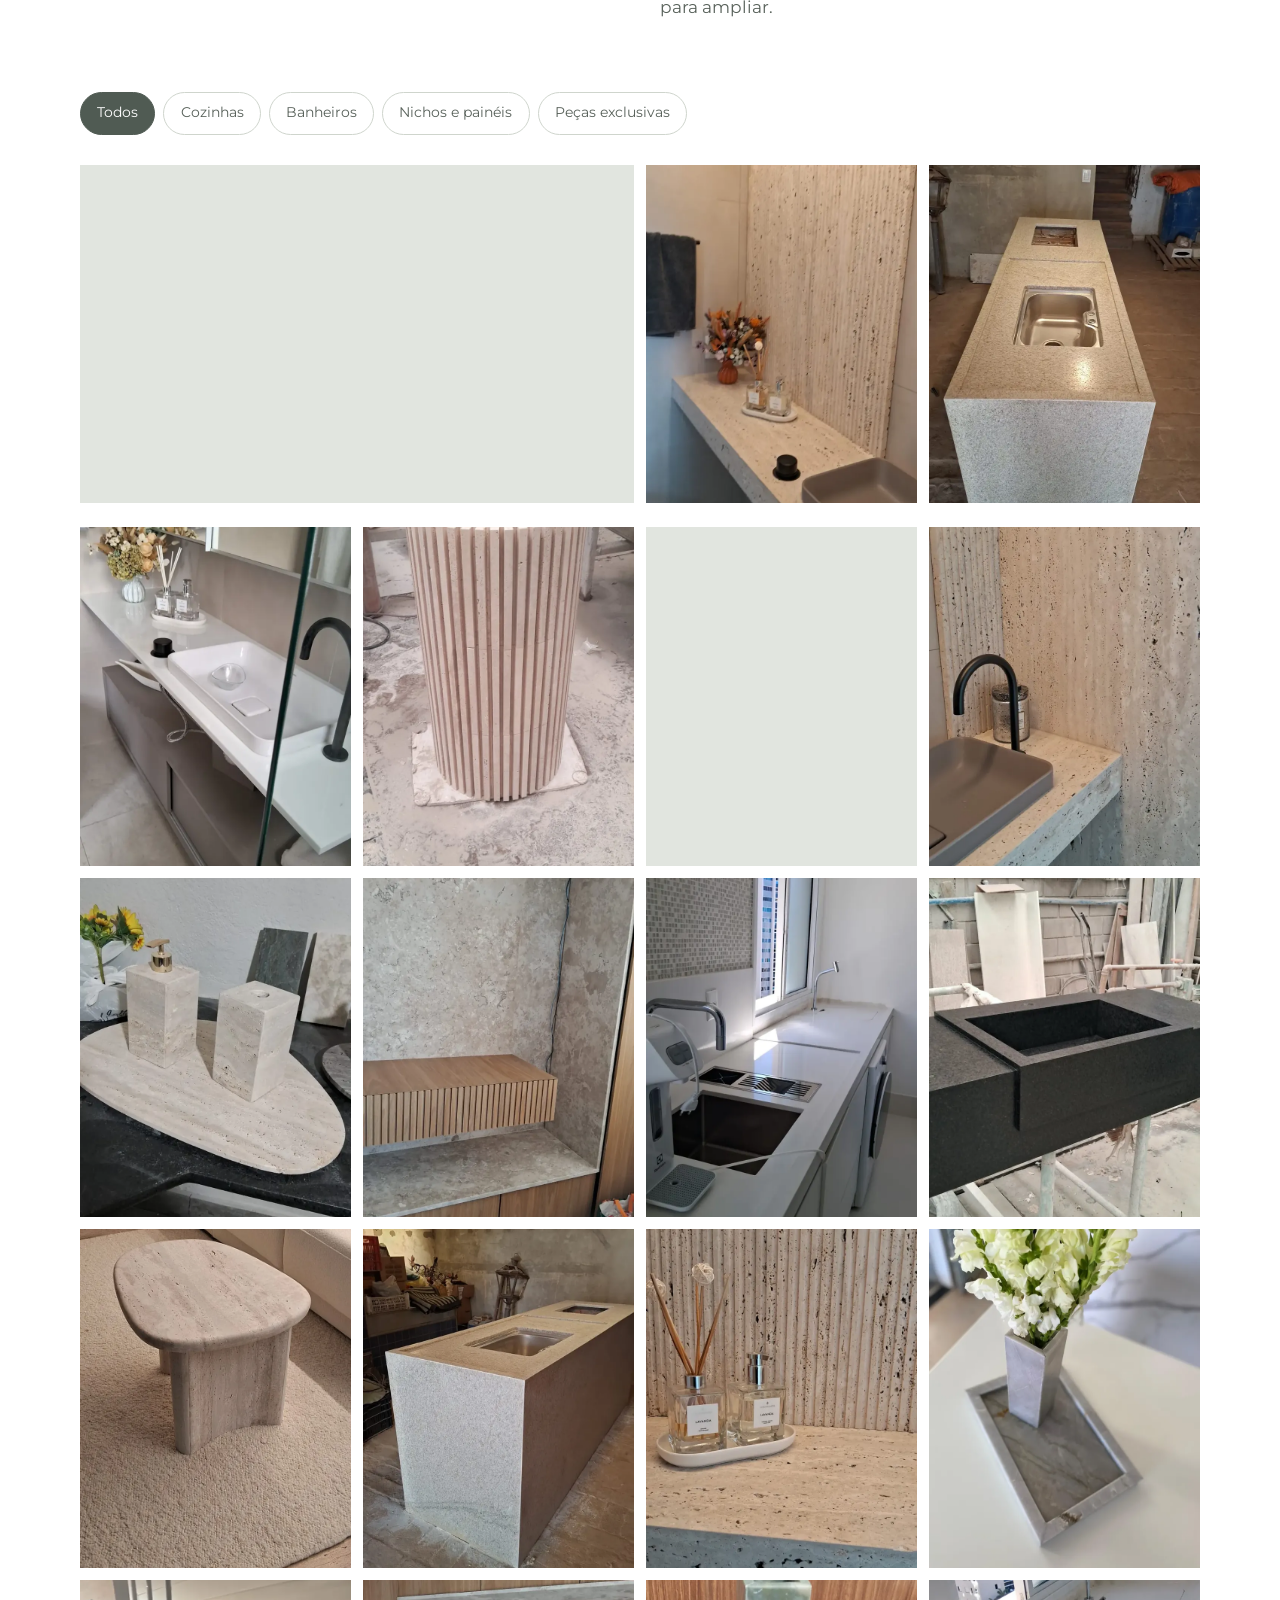
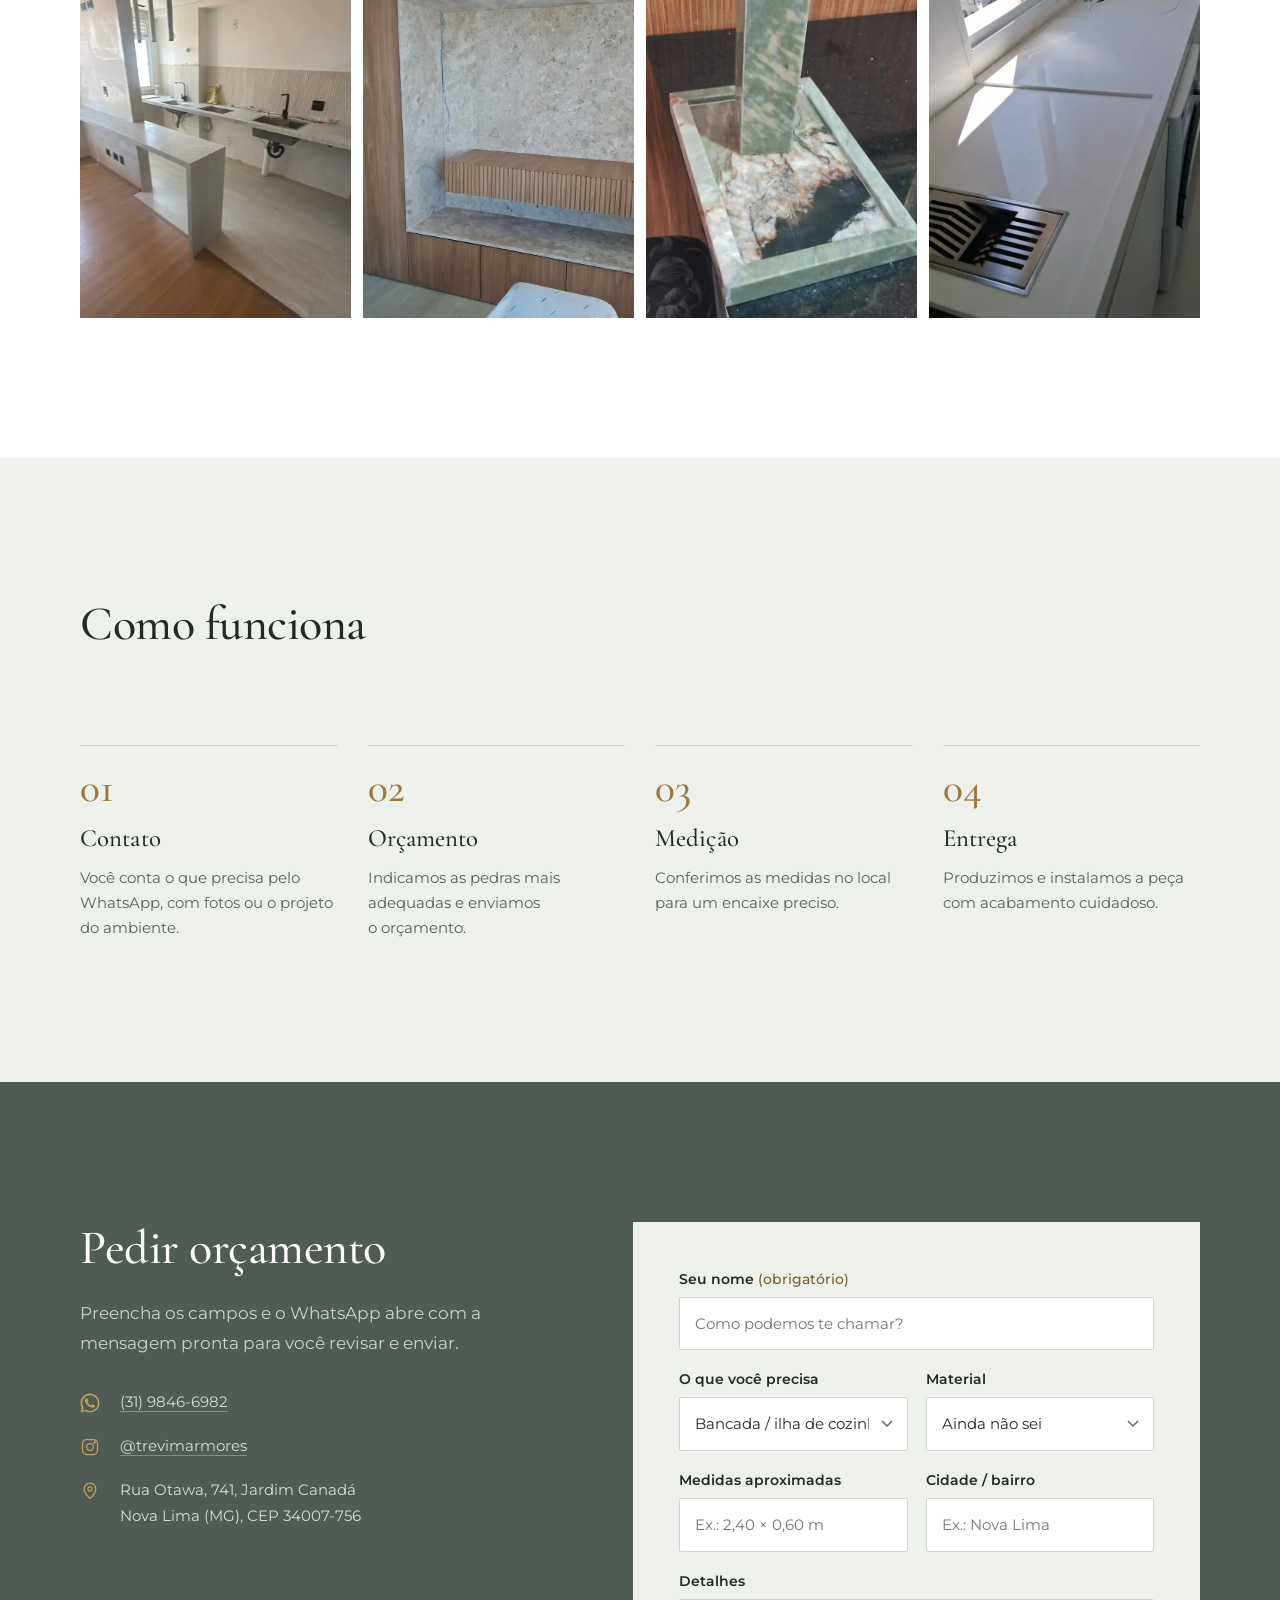
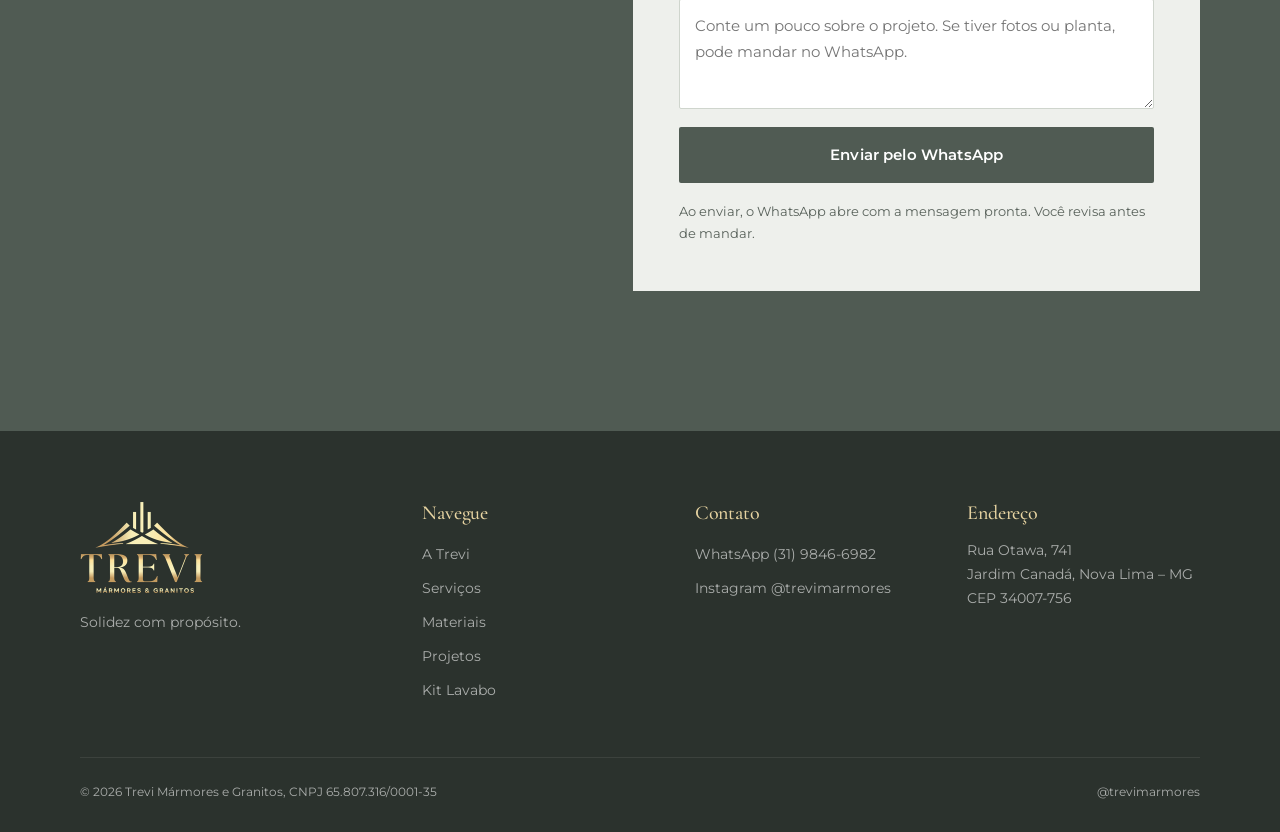
==== commit e3156cf3: "Refaz colagem de A Trevi e troca a vitrine por zoom ao rolar - Colagem: duas fotos em retrato, desen" ====
--- a/index.html
+++ b/index.html
@@ -125,10 +125,14 @@
   <section class="secao" id="sobre">
     <div class="container sobre">
       <div class="sobre-fotos colagem">
-        <img class="c1" src="assets/img/obras/obra-01.webp" srcset="assets/img/obras/obra-01-sm.webp 720w, assets/img/obras/obra-01.webp 1400w" sizes="(max-width: 860px) 60vw, 28vw" alt="Ilha de cozinha revestida em pedra clara com cuba de inox" loading="lazy" decoding="async">
-        <img class="c2" src="assets/img/obras/obra-21.webp" srcset="assets/img/obras/obra-21-sm.webp 720w, assets/img/obras/obra-21.webp 1400w" sizes="(max-width: 860px) 45vw, 20vw" alt="Parede ripada em travertino" loading="lazy" decoding="async">
-        <img class="c3" src="assets/img/obras/obra-09.webp" alt="Peça ripada em pedra natural produzida na marmoraria" loading="lazy" decoding="async">
-        <span class="colagem-selo">Feito<br>sob medida</span>
+        <figure class="c1">
+          <img src="assets/img/obras/obra-23.webp" srcset="assets/img/obras/obra-23-sm.webp 720w, assets/img/obras/obra-23.webp 1400w" sizes="(max-width: 860px) 56vw, 26vw" alt="Lavabo com bancada e parede em travertino" loading="lazy" decoding="async">
+          <figcaption>Lavabo em travertino</figcaption>
+        </figure>
+        <figure class="c2">
+          <img src="assets/img/obras/obra-21.webp" srcset="assets/img/obras/obra-21-sm.webp 720w, assets/img/obras/obra-21.webp 1400w" sizes="(max-width: 860px) 40vw, 18vw" alt="Detalhe de bancada e parede ripada em travertino" loading="lazy" decoding="async">
+          <figcaption>Parede ripada</figcaption>
+        </figure>
       </div>
       <div>
         <h2>Pedra natural, do bloco à peça instalada.</h2>
@@ -315,21 +319,16 @@
     </div>
   </section>
 
-  <!-- Vitrine com parallax (inspirada no Parallax Scrolling da Osmo, via 21st.dev) -->
+  <!-- Vitrine com zoom ao rolar (inspirada no Zoom Parallax do 21st.dev) -->
   <section class="vitrine" aria-label="Vitrine de projetos">
     <div class="vitrine-palco">
-      <div class="vitrine-camada" data-vel="0.35">
-        <img class="v1" src="assets/img/obras/obra-07-sm.webp" alt="" loading="lazy" decoding="async">
-        <img class="v2" src="assets/img/obras/obra-12.webp" alt="" loading="lazy" decoding="async">
-      </div>
-      <div class="vitrine-camada" data-vel="0.7">
-        <img class="v3" src="assets/img/obras/obra-23-sm.webp" alt="" loading="lazy" decoding="async">
-        <img class="v4" src="assets/img/obras/obra-30-sm.webp" alt="" loading="lazy" decoding="async">
-      </div>
-      <div class="vitrine-camada" data-vel="1.1">
-        <img class="v5" src="assets/img/obras/obra-33.webp" alt="" loading="lazy" decoding="async">
-        <img class="v6" src="assets/img/obras/obra-01-sm.webp" alt="" loading="lazy" decoding="async">
-      </div>
+      <div class="zoom-item z1"><div class="zoom-foto"><img src="assets/img/obras/obra-00.webp" srcset="assets/img/obras/obra-00-sm.webp 720w, assets/img/obras/obra-00.webp 1400w" sizes="100vw" alt="" loading="lazy" decoding="async"></div></div>
+      <div class="zoom-item z2"><div class="zoom-foto"><img src="assets/img/obras/obra-23-sm.webp" alt="" loading="lazy" decoding="async"></div></div>
+      <div class="zoom-item z3"><div class="zoom-foto"><img src="assets/img/obras/obra-30-sm.webp" alt="" loading="lazy" decoding="async"></div></div>
+      <div class="zoom-item z4"><div class="zoom-foto"><img src="assets/img/obras/obra-07-sm.webp" alt="" loading="lazy" decoding="async"></div></div>
+      <div class="zoom-item z5"><div class="zoom-foto"><img src="assets/img/obras/obra-29-sm.webp" alt="" loading="lazy" decoding="async"></div></div>
+      <div class="zoom-item z6"><div class="zoom-foto"><img src="assets/img/obras/obra-21-sm.webp" alt="" loading="lazy" decoding="async"></div></div>
+      <div class="zoom-item z7"><div class="zoom-foto"><img src="assets/img/obras/obra-10-sm.webp" alt="" loading="lazy" decoding="async"></div></div>
       <div class="vitrine-texto">
         <p class="sobretitulo">Portfólio</p>
         <h2>Cada peça,<br><em>um projeto.</em></h2>
--- a/assets/css/style.css
+++ b/assets/css/style.css
@@ -287,15 +287,15 @@
 .valores span { color: var(--texto-suave); font-size: .95rem; }
 @media (max-width: 860px) { .sobre { grid-template-columns: 1fr; } .sobre-fotos { max-width: 520px; } }
 
-/* "A Trevi" em colagem editorial (inspirada no Editorial Collage Hero do 21st.dev) */
-.colagem { aspect-ratio: 5/6; }
-.colagem::before { content: ""; position: absolute; left: 10%; top: 6%; width: 62%; height: 74%; border: 1px solid var(--ouro); z-index: 0; }
-.sobre-fotos.colagem img { position: absolute; object-fit: cover; box-shadow: var(--sombra); border: 0; }
-.sobre-fotos.colagem .c1 { inset: 0 auto auto 0; width: 58%; height: 70%; z-index: 1; }
-.sobre-fotos.colagem .c2 { inset: 16% 0 auto auto; right: 0; top: 16%; width: 40%; height: 46%; z-index: 2; }
-.sobre-fotos.colagem .c3 { inset: auto auto 0 30%; left: 30%; bottom: 0; width: 34%; height: 44%; z-index: 3; border: 8px solid var(--pedra) !important; }
-.colagem-selo { position: absolute; right: 4%; bottom: 10%; z-index: 4; width: 116px; height: 116px; border-radius: 50%; display: grid; place-items: center; text-align: center; background: var(--verde); color: var(--ouro-claro); font-family: var(--serif); font-style: italic; font-size: 1.15rem; line-height: 1.1; box-shadow: var(--sombra); }
-@media (max-width: 560px) { .colagem-selo { width: 92px; height: 92px; font-size: .95rem; } }
+/* "A Trevi": duas fotos em retrato, desencontradas, com legenda (inspirado no Editorial Collage Hero do 21st.dev) */
+.sobre-fotos.colagem { aspect-ratio: auto; display: grid; grid-template-columns: 1.35fr 1fr; gap: clamp(14px, 2vw, 26px); align-items: start; }
+.colagem figure { margin: 0; }
+.colagem figure img { position: static; width: 100%; aspect-ratio: 3/4; object-fit: cover; box-shadow: var(--sombra); }
+.sobre-fotos.colagem img:first-child, .sobre-fotos.colagem img:last-child { position: static; inset: auto; width: 100%; height: auto; border: 0; }
+.colagem .c2 { margin-top: 38%; }
+.colagem .c2 img { aspect-ratio: 3/4; }
+.colagem figcaption { display: flex; align-items: center; gap: 10px; margin-top: 12px; font-size: .78rem; letter-spacing: .06em; color: var(--texto-suave); }
+.colagem figcaption::before { content: ""; width: 22px; height: 1px; background: var(--ouro-escuro); }
 
 /* Serviços */
 .servicos { display: grid; grid-template-columns: repeat(4, 1fr); gap: 1px; background: rgba(255,255,255,.1); border: 1px solid rgba(255,255,255,.1); }
@@ -408,32 +408,30 @@
   .kit-card + .kit-card { margin-top: 0; }
 }
 
-/* Vitrine com parallax: camadas de fotos em velocidades diferentes */
-.vitrine { position: relative; height: 180vh; background: var(--grafite); color: #fff; }
-.vitrine-palco { position: sticky; top: 0; height: 100vh; height: 100svh; overflow: hidden; display: grid; place-items: center; }
-.vitrine-camada { position: absolute; inset: 0; will-change: transform; pointer-events: none; }
-.vitrine-camada img { position: absolute; object-fit: cover; box-shadow: 0 30px 60px -30px rgba(0,0,0,.7); }
-.vitrine-camada:nth-child(1) img { filter: brightness(.55); }
-.vitrine-camada:nth-child(2) img { filter: brightness(.75); }
-.v1 { width: 26vw; aspect-ratio: 4/3; left: 4vw; top: 14%; }
-.v2 { width: 13vw; aspect-ratio: 9/20; right: 8vw; top: 6%; }
-.v3 { width: 17vw; aspect-ratio: 9/16; left: 14vw; top: 62%; }
-.v4 { width: 24vw; aspect-ratio: 16/9; right: 3vw; top: 58%; }
-.v5 { width: 11vw; aspect-ratio: 9/20; left: 30vw; top: 92%; }
-.v6 { width: 15vw; aspect-ratio: 9/16; right: 22vw; top: 98%; }
-.vitrine-texto { position: relative; z-index: 2; text-align: center; padding: 0 var(--gutter); }
+/* Vitrine com zoom ao rolar: a foto central cresce até ocupar a tela, as outras se afastam */
+.vitrine { position: relative; height: 300vh; background: var(--grafite); color: #fff; }
+.vitrine-palco { position: sticky; top: 0; height: 100vh; height: 100svh; overflow: hidden; }
+.zoom-item { position: absolute; inset: 0; display: grid; place-items: center; will-change: transform; pointer-events: none; }
+.zoom-foto { position: relative; width: 25vw; height: 25vh; }
+.zoom-foto img { width: 100%; height: 100%; object-fit: cover; }
+.z2 .zoom-foto { top: -30vh; left: 5vw; width: 35vw; height: 30vh; }
+.z3 .zoom-foto { top: -10vh; left: -25vw; width: 20vw; height: 45vh; }
+.z4 .zoom-foto { left: 27.5vw; width: 25vw; height: 25vh; }
+.z5 .zoom-foto { top: 27.5vh; left: 5vw; width: 20vw; height: 25vh; }
+.z6 .zoom-foto { top: 27.5vh; left: -22.5vw; width: 30vw; height: 25vh; }
+.z7 .zoom-foto { top: 22.5vh; left: 25vw; width: 15vw; height: 15vh; }
+.vitrine-texto { position: absolute; inset: 0; z-index: 2; display: flex; flex-direction: column; align-items: center; justify-content: center; text-align: center; padding: 0 var(--gutter); background: rgba(31,36,33,.55); opacity: 0; transition: opacity .5s; pointer-events: none; }
+.vitrine-texto.visivel-zoom { opacity: 1; pointer-events: auto; }
 .vitrine-texto .sobretitulo { justify-content: center; }
 .vitrine-texto h2 { font-size: clamp(2.8rem, 7vw, 6rem); line-height: 1; margin-bottom: 2rem; }
 .vitrine-texto h2 em { font-style: italic; color: var(--ouro-claro); }
-.vitrine-texto::before { content: ""; position: absolute; inset: -30% -10%; z-index: -1; background: radial-gradient(closest-side, rgba(31,36,33,.85), rgba(31,36,33,0)); }
-@media (max-width: 860px) {
-  .vitrine { height: 150vh; }
-  .v1 { width: 52vw; left: -6vw; top: 8%; }
-  .v2 { width: 26vw; right: 4vw; top: 4%; }
-  .v3 { width: 34vw; left: 4vw; top: 66%; }
-  .v4 { width: 50vw; right: -8vw; top: 60%; }
-  .v5 { width: 22vw; left: 48vw; top: 96%; }
-  .v6 { width: 30vw; right: 60vw; top: 104%; }
+/* Sem animação: mostra só a foto central em tela cheia com o texto */
+@media (prefers-reduced-motion: reduce) {
+  .vitrine { height: auto; }
+  .vitrine-palco { position: relative; }
+  .zoom-item:not(.z1) { display: none; }
+  .z1 .zoom-foto { width: 100vw; height: 100vh; }
+  .vitrine-texto { opacity: 1; pointer-events: auto; }
 }
 
 /* Projetos */
@@ -663,3 +661,4 @@
   .barra-compra { display: flex; }
   .pagina-produto.barra-ativa .wa-flutuante { bottom: calc(92px + env(safe-area-inset-bottom)); }
 }
+.js .colagem.revelar-foto img { transform: none; }
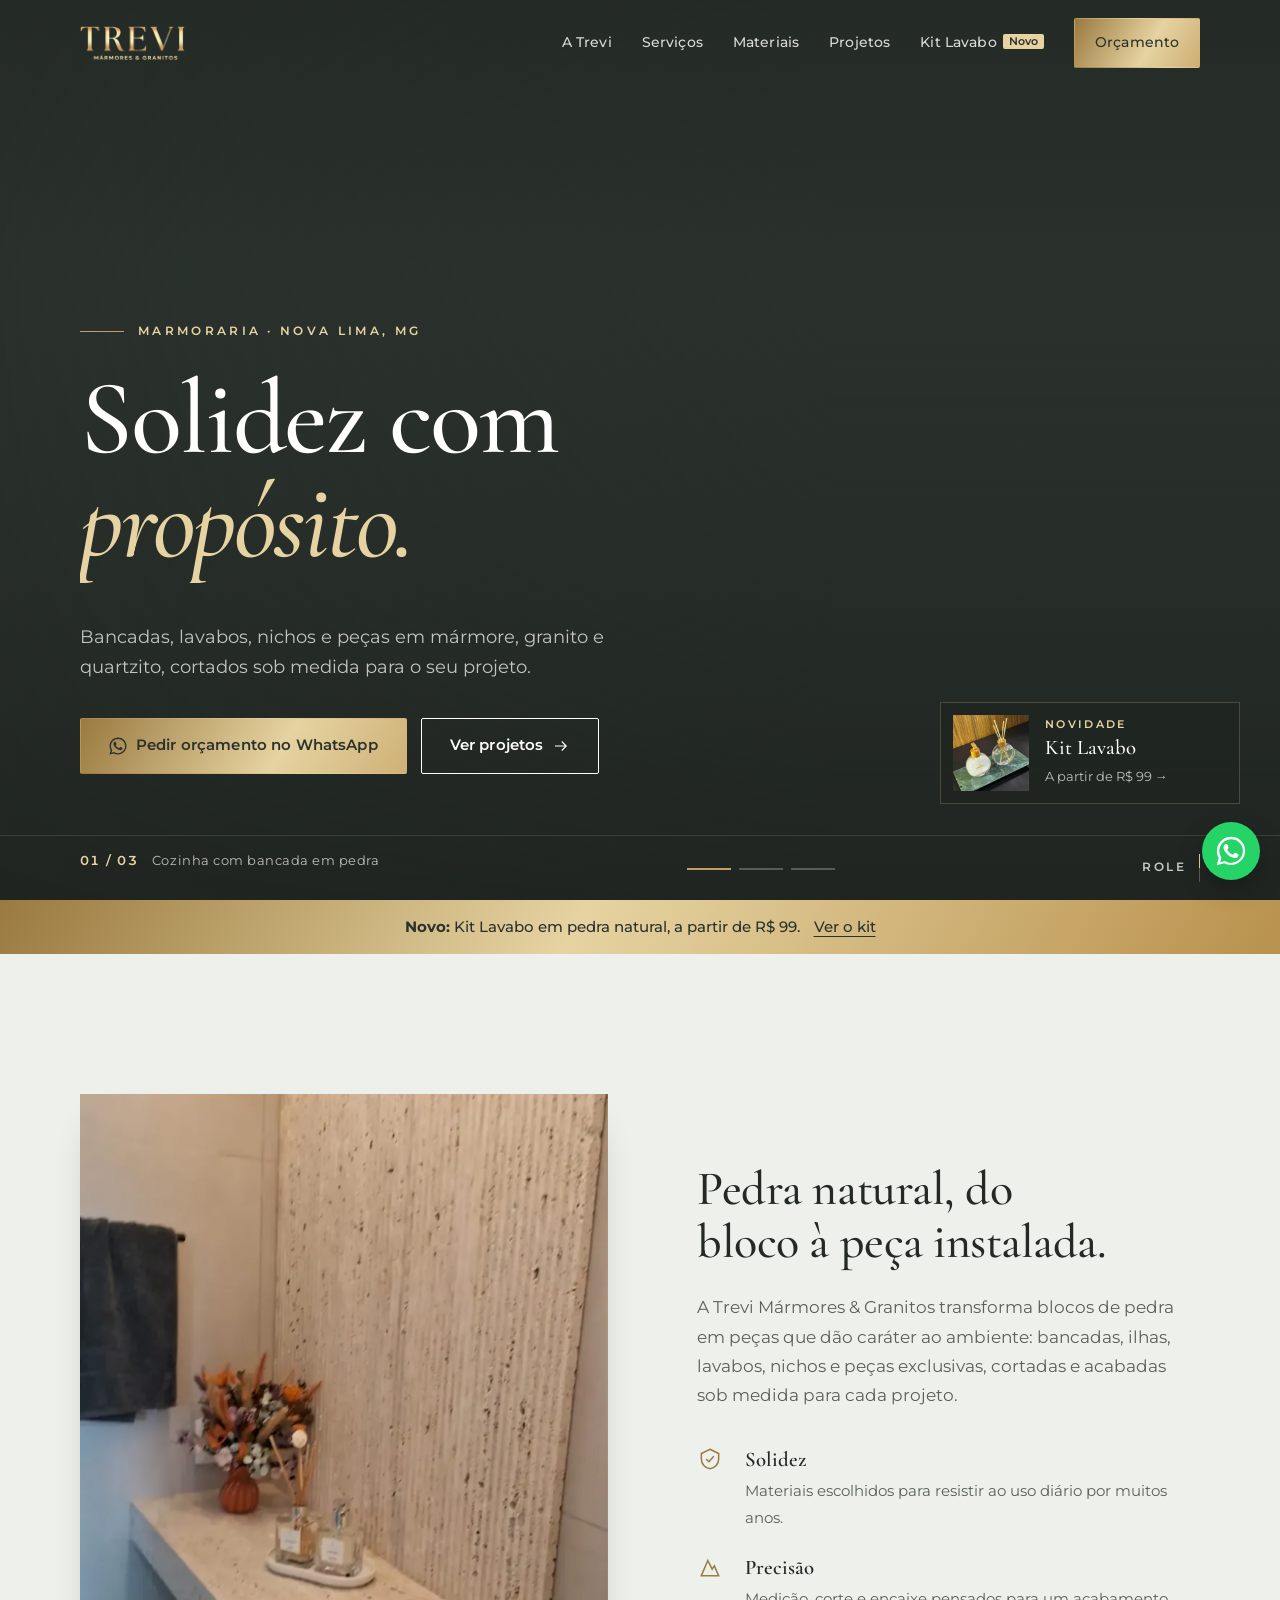
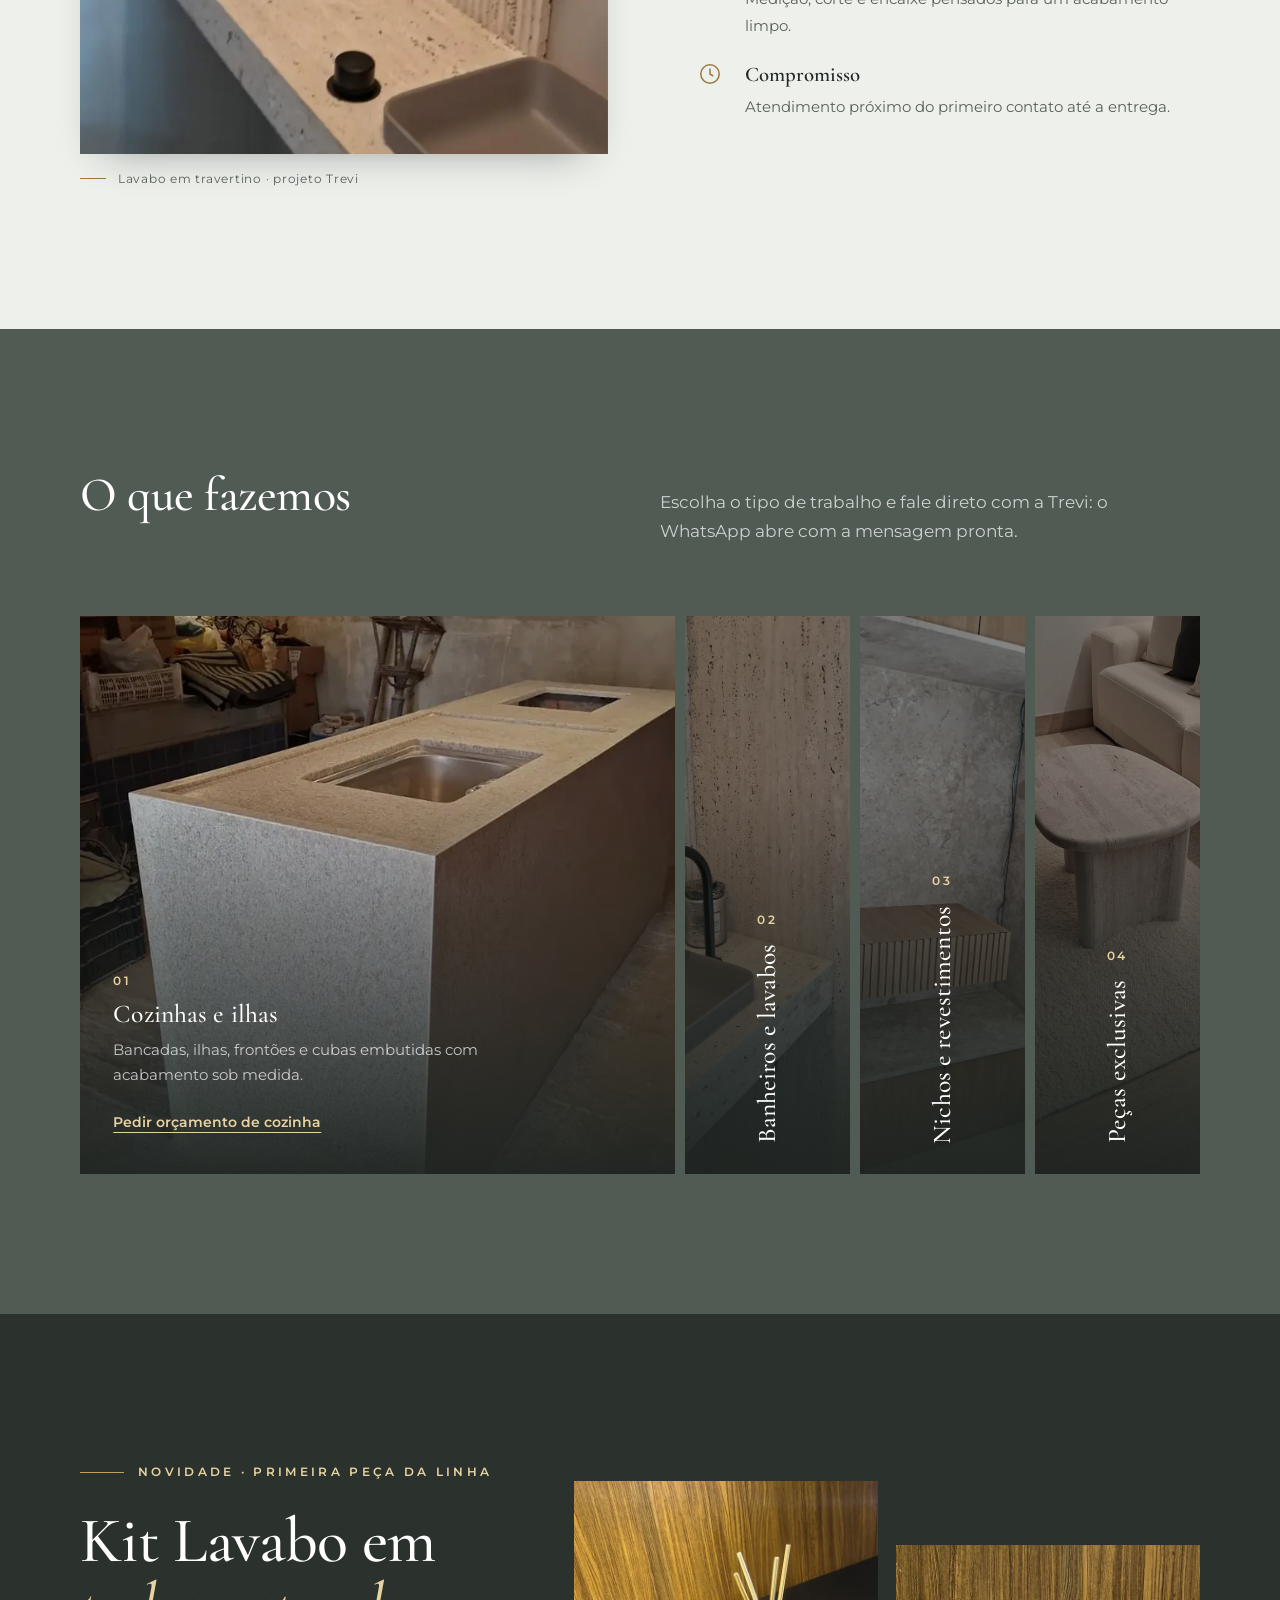
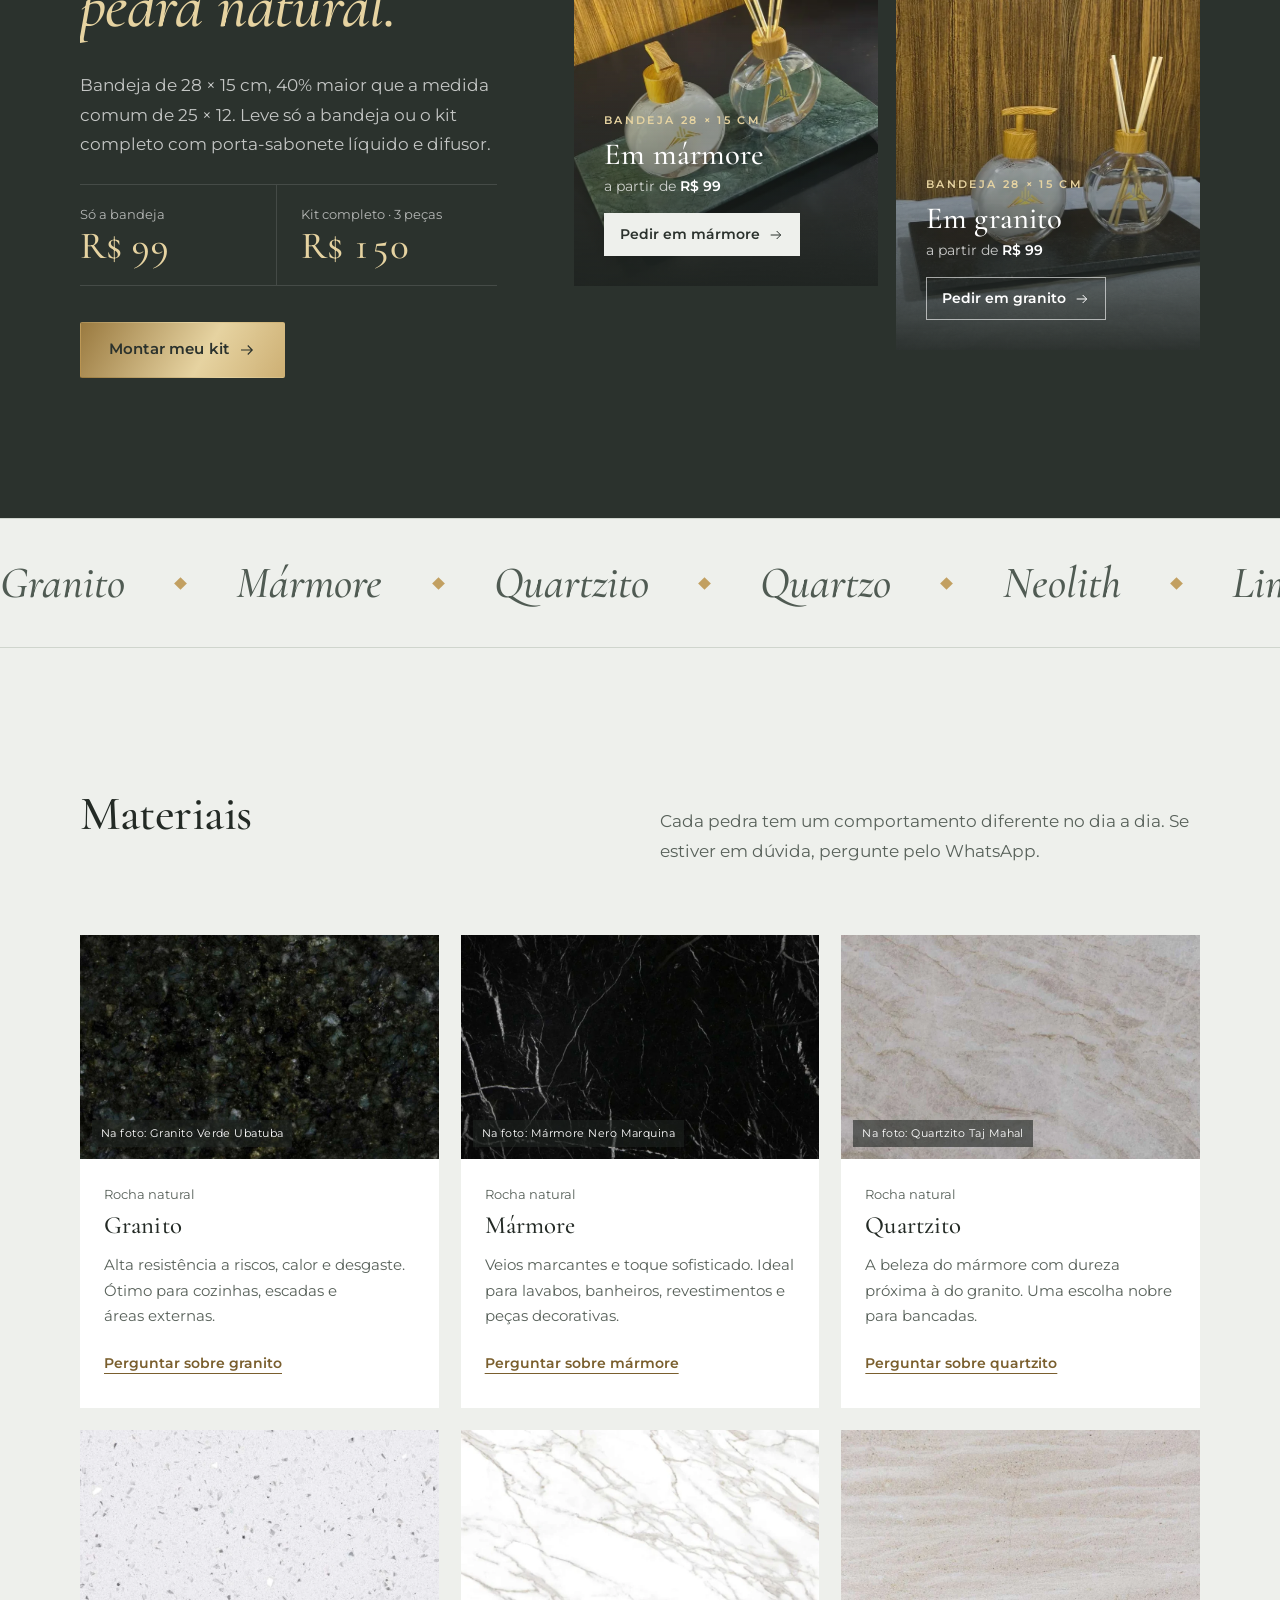
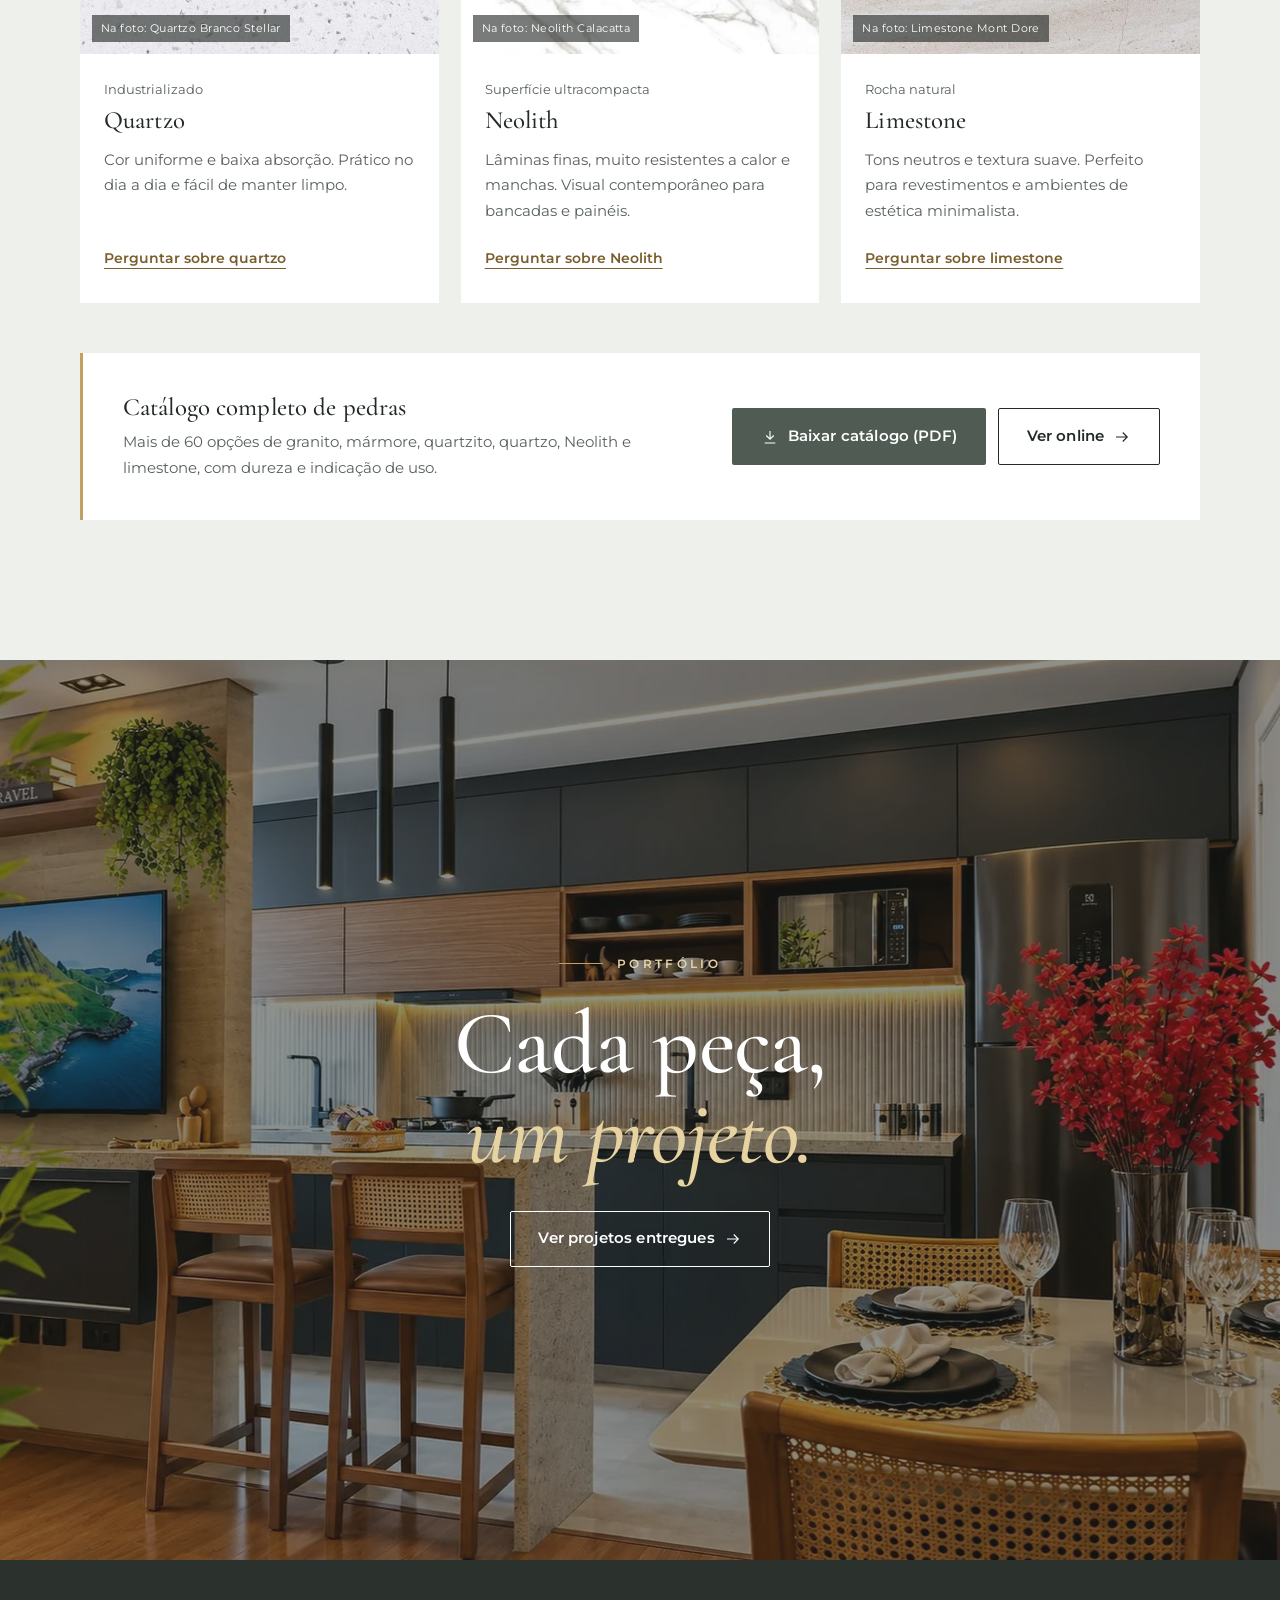
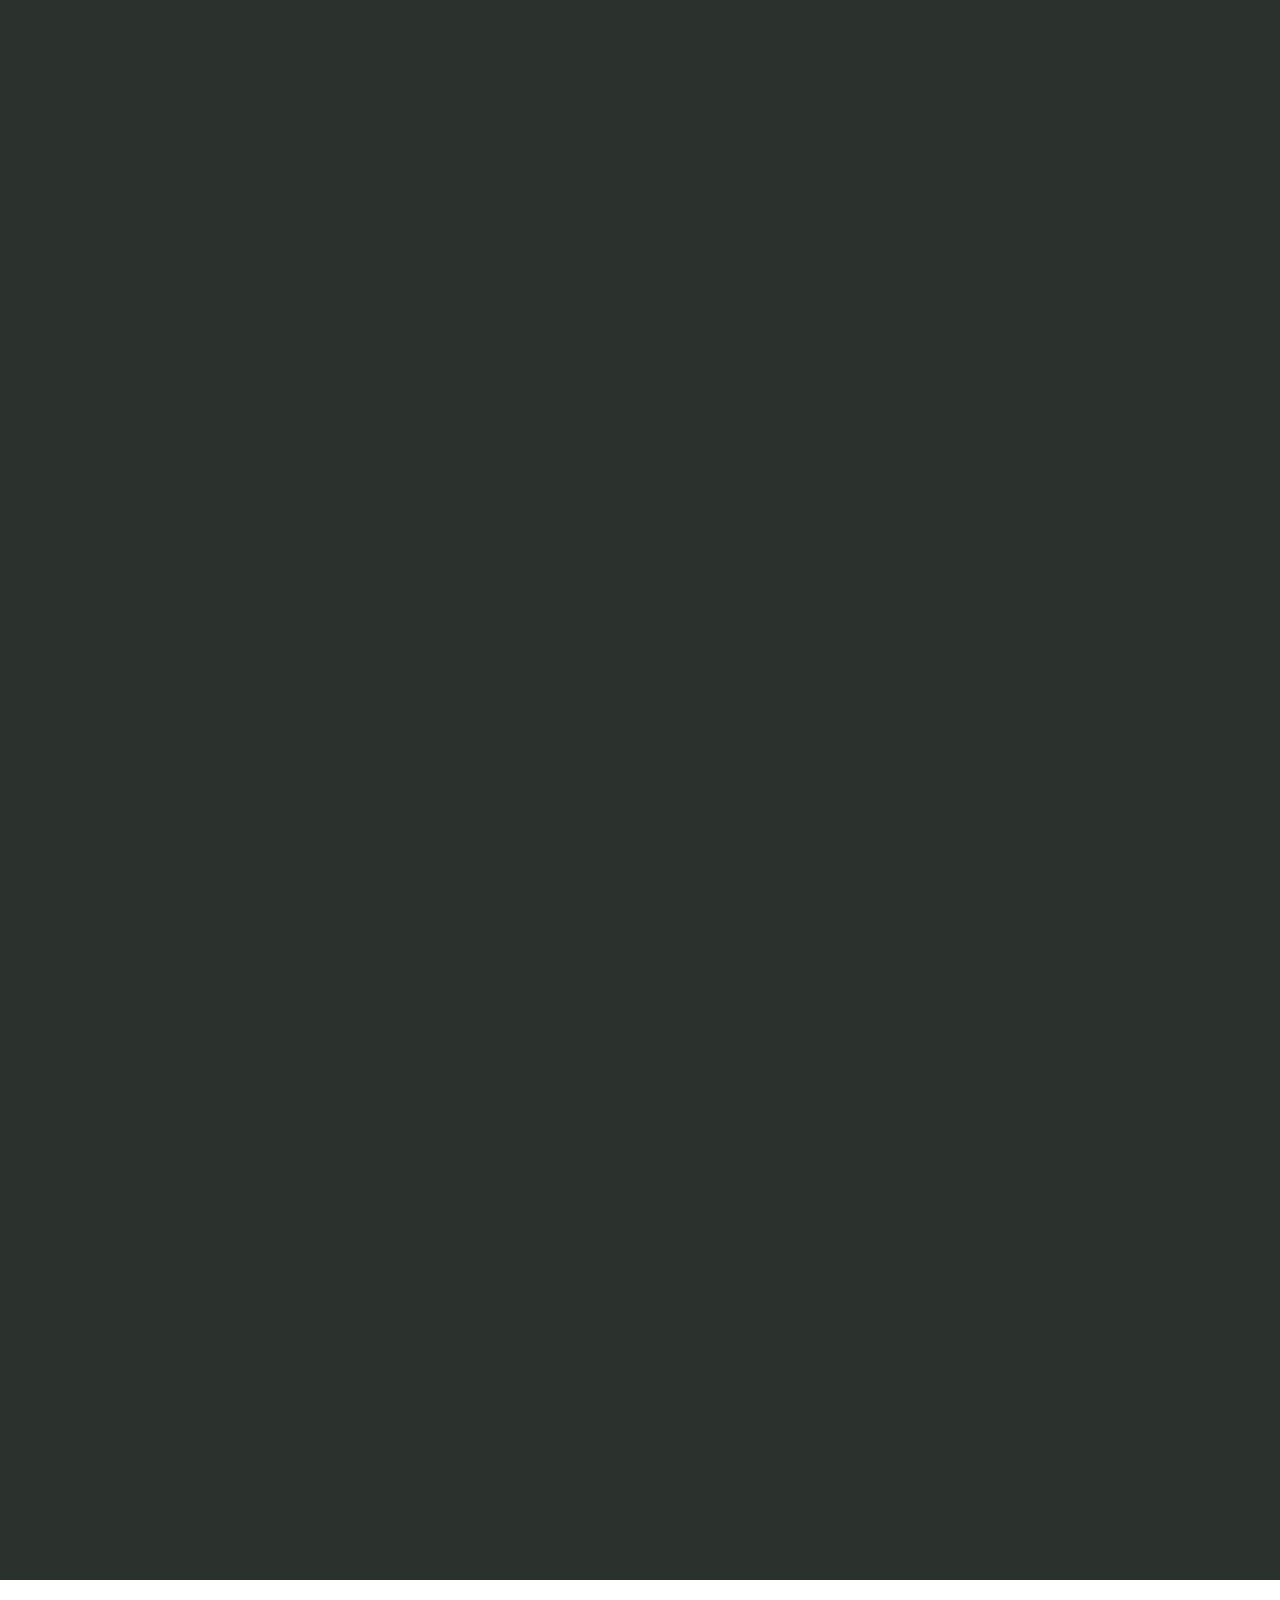
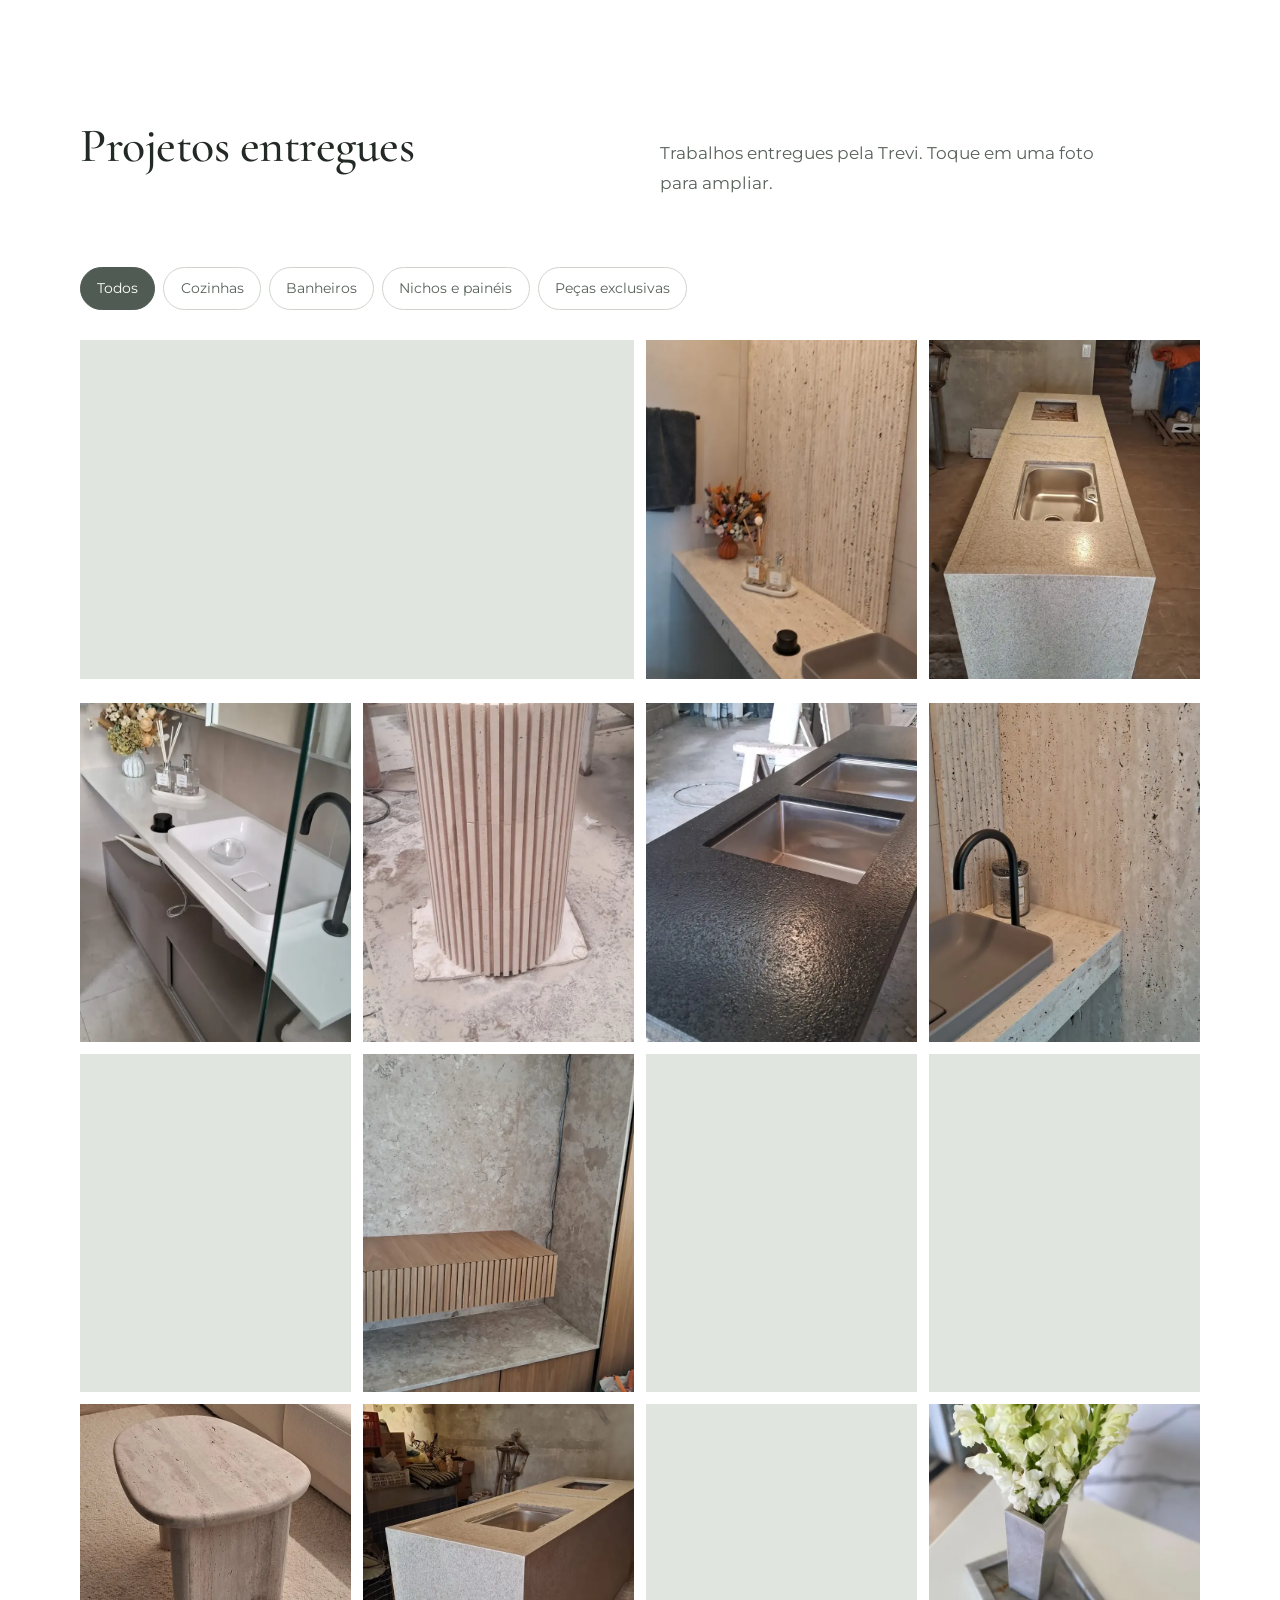
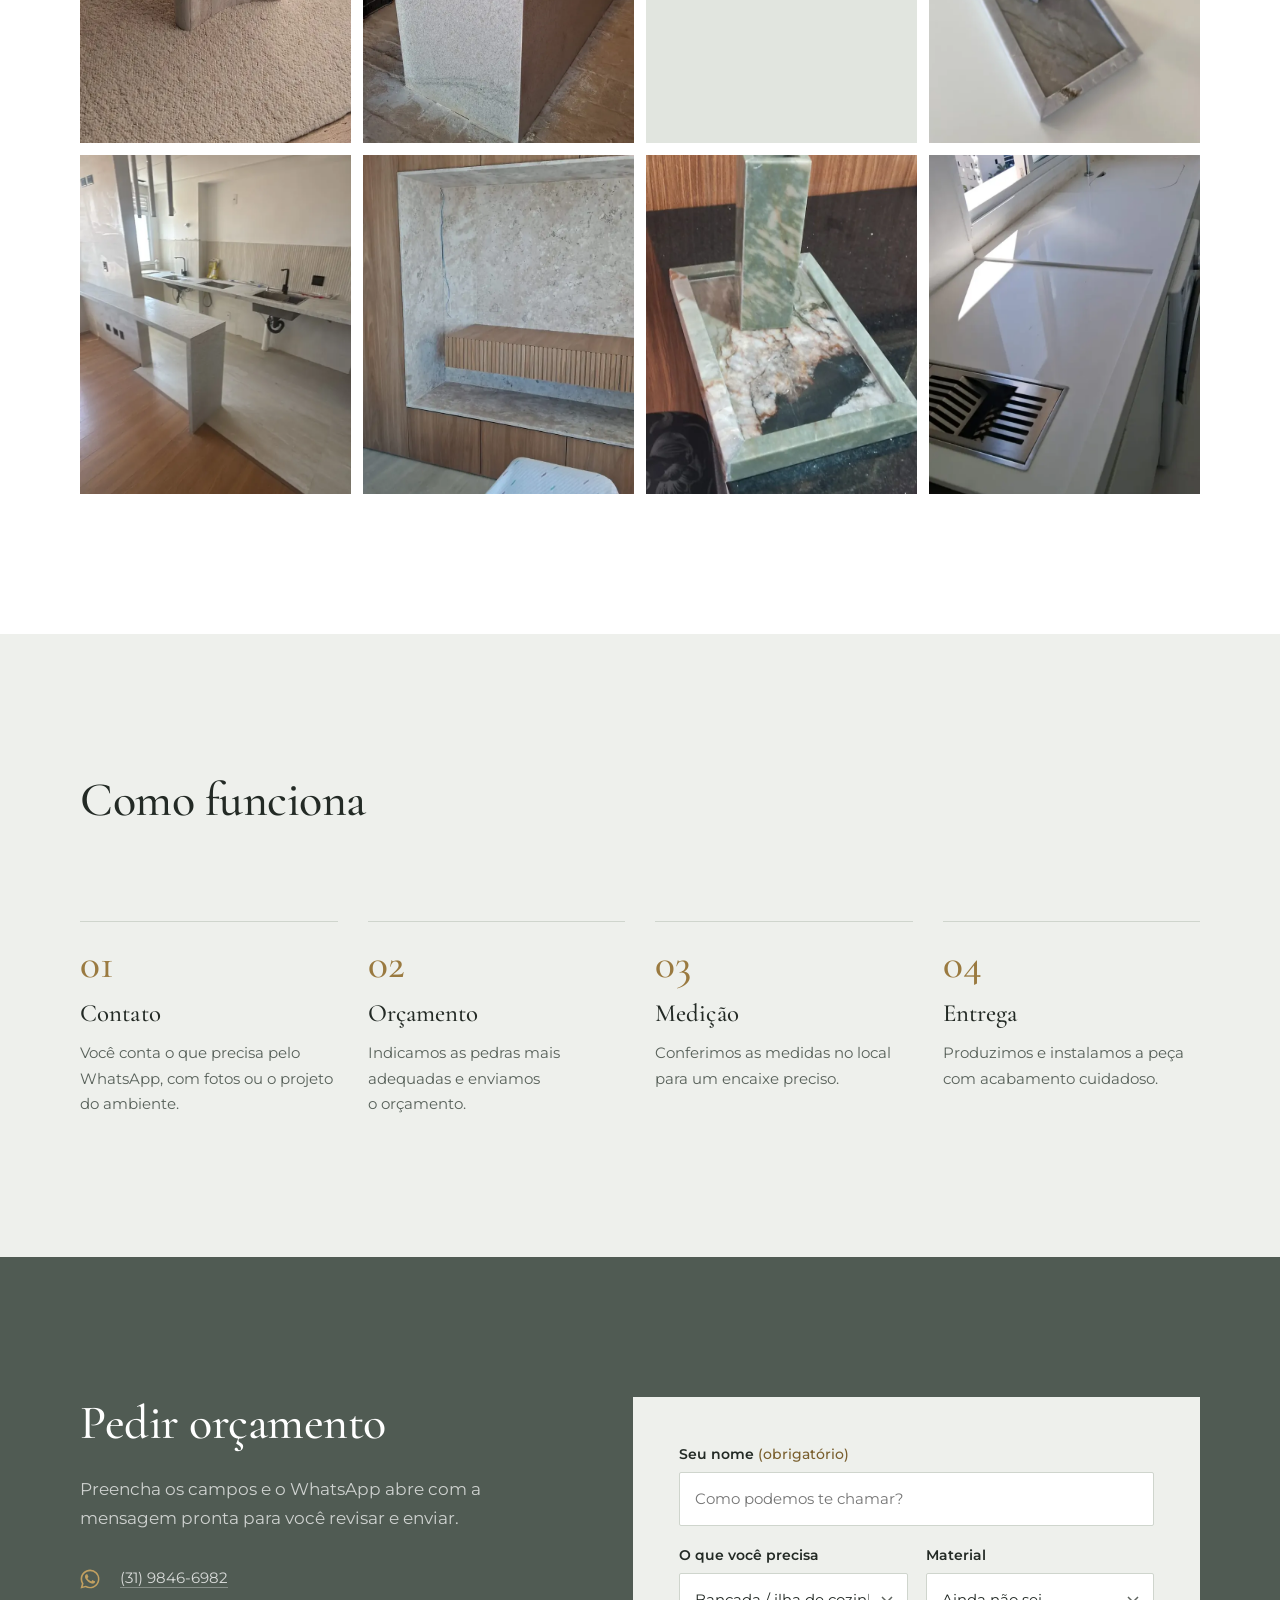
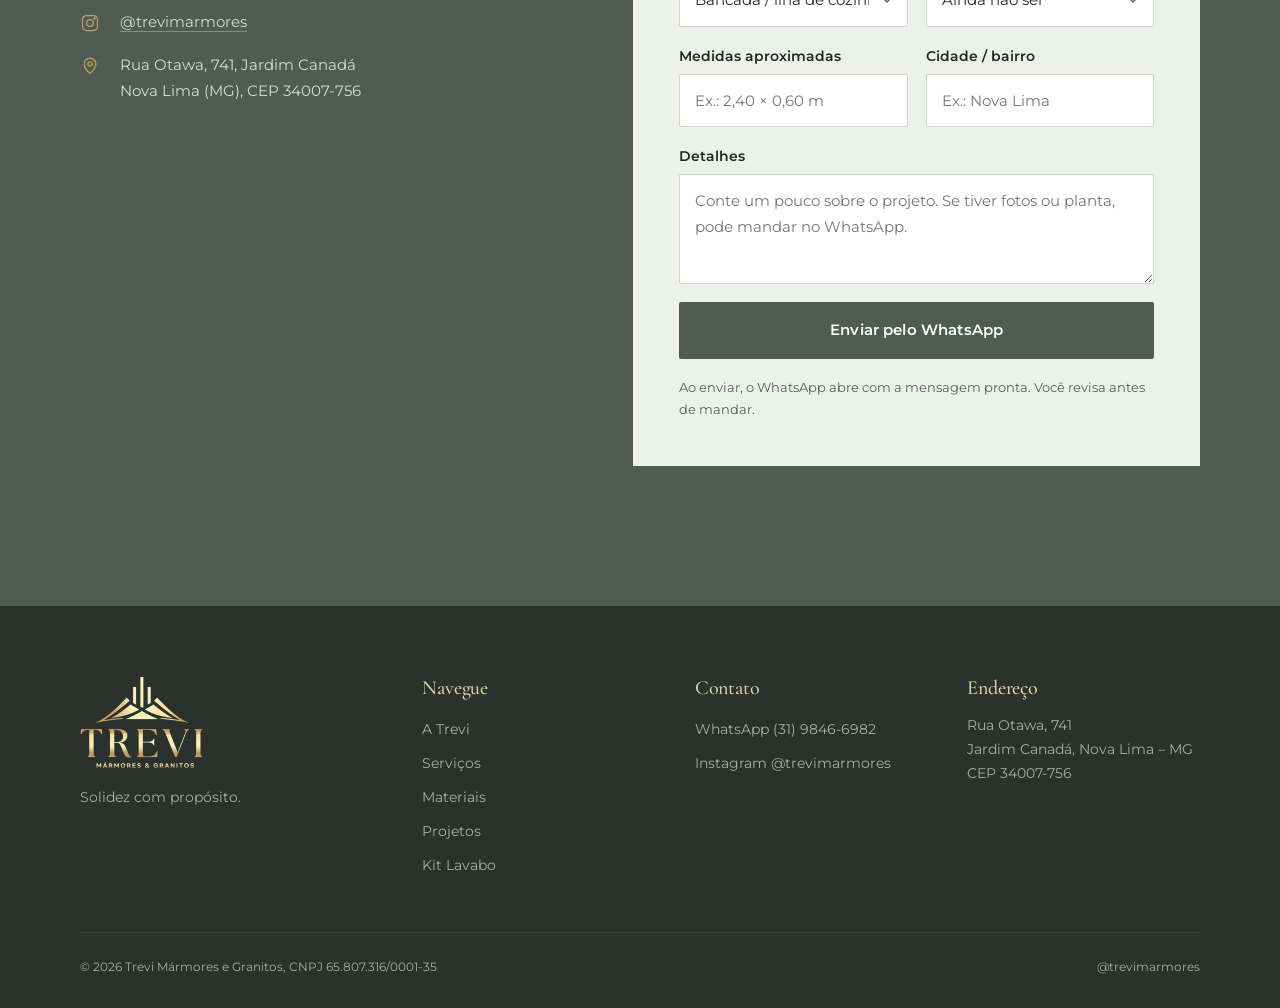
==== commit 3a84784b: "Ajustes da prévia: vitrine em grade, acordeão calmo, foto única em A Trevi e catálogo - Vitrine: gra" ====
--- a/index.html
+++ b/index.html
@@ -124,16 +124,10 @@
   <!-- Sobre -->
   <section class="secao" id="sobre">
     <div class="container sobre">
-      <div class="sobre-fotos colagem">
-        <figure class="c1">
-          <img src="assets/img/obras/obra-23.webp" srcset="assets/img/obras/obra-23-sm.webp 720w, assets/img/obras/obra-23.webp 1400w" sizes="(max-width: 860px) 56vw, 26vw" alt="Lavabo com bancada e parede em travertino" loading="lazy" decoding="async">
-          <figcaption>Lavabo em travertino</figcaption>
-        </figure>
-        <figure class="c2">
-          <img src="assets/img/obras/obra-21.webp" srcset="assets/img/obras/obra-21-sm.webp 720w, assets/img/obras/obra-21.webp 1400w" sizes="(max-width: 860px) 40vw, 18vw" alt="Detalhe de bancada e parede ripada em travertino" loading="lazy" decoding="async">
-          <figcaption>Parede ripada</figcaption>
-        </figure>
-      </div>
+      <figure class="sobre-foto">
+        <div class="sobre-foto-moldura"><img src="assets/img/obras/obra-23.webp" srcset="assets/img/obras/obra-23-sm.webp 720w, assets/img/obras/obra-23.webp 1400w" sizes="(max-width: 860px) 92vw, 46vw" alt="Lavabo com bancada e parede ripada em travertino" width="787" height="1400" loading="lazy" decoding="async"></div>
+        <figcaption>Lavabo em travertino · projeto Trevi</figcaption>
+      </figure>
       <div>
         <h2>Pedra natural, do bloco à peça instalada.</h2>
         <p class="lead">A Trevi Mármores & Granitos transforma blocos de pedra em peças que dão caráter ao ambiente: bancadas, ilhas, lavabos, nichos e peças exclusivas, cortadas e acabadas sob medida para cada projeto.</p>
@@ -262,7 +256,7 @@
       </div>
       <div class="materiais">
         <article class="material">
-          <div class="material-img"><img src="assets/img/materiais/granito.webp" alt="Textura de granito" loading="lazy" decoding="async"></div>
+          <div class="material-img"><img src="assets/img/materiais/granito.webp" alt="Textura de Granito Verde Ubatuba" width="960" height="600" loading="lazy" decoding="async"><span class="material-legenda">Na foto: Granito Verde Ubatuba</span></div>
           <div class="material-corpo">
             <span class="tag">Rocha natural</span>
             <h3>Granito</h3>
@@ -271,7 +265,7 @@
           </div>
         </article>
         <article class="material">
-          <div class="material-img"><img src="assets/img/materiais/marmore.webp" alt="Textura de mármore" loading="lazy" decoding="async"></div>
+          <div class="material-img"><img src="assets/img/materiais/marmore.webp" alt="Textura de Mármore Nero Marquina" width="960" height="600" loading="lazy" decoding="async"><span class="material-legenda">Na foto: Mármore Nero Marquina</span></div>
           <div class="material-corpo">
             <span class="tag">Rocha natural</span>
             <h3>Mármore</h3>
@@ -280,7 +274,7 @@
           </div>
         </article>
         <article class="material">
-          <div class="material-img"><img src="assets/img/materiais/quartzito.webp" alt="Textura de quartzito" loading="lazy" decoding="async"></div>
+          <div class="material-img"><img src="assets/img/materiais/quartzito.webp" alt="Textura de Quartzito Taj Mahal" width="960" height="600" loading="lazy" decoding="async"><span class="material-legenda">Na foto: Quartzito Taj Mahal</span></div>
           <div class="material-corpo">
             <span class="tag">Rocha natural</span>
             <h3>Quartzito</h3>
@@ -289,7 +283,7 @@
           </div>
         </article>
         <article class="material">
-          <div class="material-img"><img src="assets/img/materiais/quartzo.webp" alt="Textura de quartzo industrializado" loading="lazy" decoding="async"></div>
+          <div class="material-img"><img src="assets/img/materiais/quartzo.webp" alt="Textura de Quartzo Branco Stellar" width="960" height="600" loading="lazy" decoding="async"><span class="material-legenda">Na foto: Quartzo Branco Stellar</span></div>
           <div class="material-corpo">
             <span class="tag">Industrializado</span>
             <h3>Quartzo</h3>
@@ -298,7 +292,7 @@
           </div>
         </article>
         <article class="material">
-          <div class="material-img"><img src="assets/img/materiais/neolith.webp" alt="Textura de superfície ultracompacta escura" loading="lazy" decoding="async"></div>
+          <div class="material-img"><img src="assets/img/materiais/neolith.webp" alt="Textura de Neolith Calacatta" width="960" height="600" loading="lazy" decoding="async"><span class="material-legenda">Na foto: Neolith Calacatta</span></div>
           <div class="material-corpo">
             <span class="tag">Superfície ultracompacta</span>
             <h3>Neolith</h3>
@@ -307,7 +301,7 @@
           </div>
         </article>
         <article class="material">
-          <div class="material-img"><img src="assets/img/materiais/limestone.webp" alt="Textura de limestone" loading="lazy" decoding="async"></div>
+          <div class="material-img"><img src="assets/img/materiais/limestone.webp" alt="Textura de Limestone Mont Dore" width="960" height="600" loading="lazy" decoding="async"><span class="material-legenda">Na foto: Limestone Mont Dore</span></div>
           <div class="material-corpo">
             <span class="tag">Rocha natural</span>
             <h3>Limestone</h3>
@@ -316,19 +310,31 @@
           </div>
         </article>
       </div>
+      <div class="catalogo-cta">
+        <div>
+          <h3>Catálogo completo de pedras</h3>
+          <p>Mais de 60 opções de granito, mármore, quartzito, quartzo, Neolith e limestone, com dureza e indicação de uso.</p>
+        </div>
+        <div class="catalogo-acoes">
+          <a class="btn btn-escuro" href="assets/catalogo/catalogo-trevi-marmores.pdf" download="Catalogo-Trevi-Marmores-e-Granitos.pdf"><svg aria-hidden="true" focusable="false" viewBox="0 0 24 24" fill="none" stroke="currentColor" stroke-width="1.5"><path d="M12 4v11M7 10l5 5 5-5M5 20h14"/></svg> Baixar catálogo (PDF)</a>
+          <a class="btn btn-linha" href="assets/catalogo/catalogo-trevi-marmores.pdf" target="_blank" rel="noopener">Ver online <svg class="seta-btn" aria-hidden="true" focusable="false" viewBox="0 0 24 24" fill="none" stroke="currentColor" stroke-width="1.5"><path d="M4 12h15M13 6l6 6-6 6"/></svg></a>
+        </div>
+      </div>
     </div>
   </section>
 
   <!-- Vitrine com zoom ao rolar (inspirada no Zoom Parallax do 21st.dev) -->
   <section class="vitrine" aria-label="Vitrine de projetos">
     <div class="vitrine-palco">
-      <div class="zoom-item z1"><div class="zoom-foto"><img src="assets/img/obras/obra-00.webp" srcset="assets/img/obras/obra-00-sm.webp 720w, assets/img/obras/obra-00.webp 1400w" sizes="100vw" alt="" loading="lazy" decoding="async"></div></div>
-      <div class="zoom-item z2"><div class="zoom-foto"><img src="assets/img/obras/obra-23-sm.webp" alt="" loading="lazy" decoding="async"></div></div>
-      <div class="zoom-item z3"><div class="zoom-foto"><img src="assets/img/obras/obra-30-sm.webp" alt="" loading="lazy" decoding="async"></div></div>
-      <div class="zoom-item z4"><div class="zoom-foto"><img src="assets/img/obras/obra-07-sm.webp" alt="" loading="lazy" decoding="async"></div></div>
-      <div class="zoom-item z5"><div class="zoom-foto"><img src="assets/img/obras/obra-29-sm.webp" alt="" loading="lazy" decoding="async"></div></div>
-      <div class="zoom-item z6"><div class="zoom-foto"><img src="assets/img/obras/obra-21-sm.webp" alt="" loading="lazy" decoding="async"></div></div>
-      <div class="zoom-item z7"><div class="zoom-foto"><img src="assets/img/obras/obra-10-sm.webp" alt="" loading="lazy" decoding="async"></div></div>
+      <div class="zoom-item" style="--x:-1;--y:-1"><div class="zoom-foto"><img src="assets/img/obras/obra-30-sm.webp" alt="" loading="lazy" decoding="async"></div></div>
+      <div class="zoom-item" style="--x:0;--y:-1"><div class="zoom-foto"><img src="assets/img/obras/obra-07-sm.webp" alt="" loading="lazy" decoding="async"></div></div>
+      <div class="zoom-item" style="--x:1;--y:-1"><div class="zoom-foto"><img src="assets/img/obras/obra-29-sm.webp" alt="" loading="lazy" decoding="async"></div></div>
+      <div class="zoom-item" style="--x:-1;--y:0"><div class="zoom-foto"><img src="assets/img/obras/obra-22-sm.webp" alt="" loading="lazy" decoding="async"></div></div>
+      <div class="zoom-item centro" style="--x:0;--y:0"><div class="zoom-foto"><img src="assets/img/obras/obra-00.webp" srcset="assets/img/obras/obra-00-sm.webp 720w, assets/img/obras/obra-00.webp 1400w" sizes="100vw" alt="" loading="lazy" decoding="async"></div></div>
+      <div class="zoom-item" style="--x:1;--y:0"><div class="zoom-foto"><img src="assets/img/obras/obra-03-sm.webp" alt="" loading="lazy" decoding="async"></div></div>
+      <div class="zoom-item" style="--x:-1;--y:1"><div class="zoom-foto"><img src="assets/img/obras/obra-10-sm.webp" alt="" loading="lazy" decoding="async"></div></div>
+      <div class="zoom-item" style="--x:0;--y:1"><div class="zoom-foto"><img src="assets/img/obras/obra-31-sm.webp" alt="" loading="lazy" decoding="async"></div></div>
+      <div class="zoom-item" style="--x:1;--y:1"><div class="zoom-foto"><img src="assets/img/obras/obra-37-sm.webp" alt="" loading="lazy" decoding="async"></div></div>
       <div class="vitrine-texto">
         <p class="sobretitulo">Portfólio</p>
         <h2>Cada peça,<br><em>um projeto.</em></h2>
--- a/assets/css/style.css
+++ b/assets/css/style.css
@@ -287,15 +287,13 @@
 .valores span { color: var(--texto-suave); font-size: .95rem; }
 @media (max-width: 860px) { .sobre { grid-template-columns: 1fr; } .sobre-fotos { max-width: 520px; } }
 
-/* "A Trevi": duas fotos em retrato, desencontradas, com legenda (inspirado no Editorial Collage Hero do 21st.dev) */
-.sobre-fotos.colagem { aspect-ratio: auto; display: grid; grid-template-columns: 1.35fr 1fr; gap: clamp(14px, 2vw, 26px); align-items: start; }
-.colagem figure { margin: 0; }
-.colagem figure img { position: static; width: 100%; aspect-ratio: 3/4; object-fit: cover; box-shadow: var(--sombra); }
-.sobre-fotos.colagem img:first-child, .sobre-fotos.colagem img:last-child { position: static; inset: auto; width: 100%; height: auto; border: 0; }
-.colagem .c2 { margin-top: 38%; }
-.colagem .c2 img { aspect-ratio: 3/4; }
-.colagem figcaption { display: flex; align-items: center; gap: 10px; margin-top: 12px; font-size: .78rem; letter-spacing: .06em; color: var(--texto-suave); }
-.colagem figcaption::before { content: ""; width: 22px; height: 1px; background: var(--ouro-escuro); }
+/* "A Trevi": uma foto grande que se move devagar dentro da moldura */
+.sobre-foto { margin: 0; }
+.sobre-foto-moldura { position: relative; aspect-ratio: 4/5; overflow: hidden; box-shadow: var(--sombra); }
+.sobre-foto-moldura img { position: absolute; left: 0; top: -8%; width: 100%; height: 116%; object-fit: cover; will-change: transform; }
+.sobre-foto figcaption { display: flex; align-items: center; gap: 12px; margin-top: 14px; font-size: .78rem; letter-spacing: .06em; color: var(--texto-suave); }
+.sobre-foto figcaption::before { content: ""; width: 26px; height: 1px; background: var(--ouro-escuro); }
+@media (max-width: 860px) { .sobre-foto { max-width: 520px; } }
 
 /* Serviços */
 .servicos { display: grid; grid-template-columns: repeat(4, 1fr); gap: 1px; background: rgba(255,255,255,.1); border: 1px solid rgba(255,255,255,.1); }
@@ -319,18 +317,18 @@
 
 /* "O que fazemos" em acordeão de fotos (inspirado no Interactive Image Accordion do 21st.dev) */
 .acordeao { display: flex; gap: 10px; height: clamp(480px, 62vh, 620px); background: none; border: 0; }
-.acordeao .servico { flex: 1; min-width: 0; overflow: hidden; cursor: pointer; background: var(--verde-escuro); transition: flex 1s var(--expo); }
+.acordeao .servico { flex: 1; min-width: 0; overflow: hidden; cursor: pointer; background: var(--verde-escuro); transition: flex 1.5s cubic-bezier(.45, 0, .15, 1); }
 .acordeao .servico.aberto { flex: 3.6; cursor: default; }
 .acordeao .servico::after { z-index: 3; }
 .acordeao .servico-img { position: absolute; inset: 0; aspect-ratio: auto; }
-.acordeao .servico-img img { transition: transform 1.4s var(--expo), filter .8s; filter: brightness(.6) saturate(.8); }
+.acordeao .servico-img img { transition: transform 1.8s cubic-bezier(.45, 0, .15, 1), filter 1.4s; filter: brightness(.6) saturate(.8); }
 .acordeao .servico.aberto .servico-img img { filter: brightness(.9) saturate(1); }
 .acordeao .servico::before { content: ""; position: absolute; inset: 0; z-index: 1; background: linear-gradient(0deg, rgba(31,36,33,.95) 0%, rgba(31,36,33,.4) 45%, rgba(31,36,33,0) 70%); pointer-events: none; }
 .acordeao .servico-corpo { position: absolute; left: 0; right: 0; bottom: 0; z-index: 2; padding: clamp(20px, 2.6vw, 34px); flex: none; }
 .servico-num { display: block; font-size: .72rem; font-weight: 600; letter-spacing: .2em; color: var(--ouro-claro); margin-bottom: 8px; }
 .acordeao .servico h3 { white-space: nowrap; font-size: clamp(1.4rem, 2vw, 1.9rem); margin-bottom: .3em; }
-.acordeao .servico-corpo p, .acordeao .servico-corpo .link-ouro { opacity: 0; transform: translateY(12px); transition: opacity .4s, transform .6s var(--expo); max-width: 46ch; }
-.acordeao .servico.aberto .servico-corpo p, .acordeao .servico.aberto .servico-corpo .link-ouro { opacity: 1; transform: none; transition-delay: .35s; }
+.acordeao .servico-corpo p, .acordeao .servico-corpo .link-ouro { opacity: 0; transform: translateY(10px); transition: opacity .3s, transform .5s var(--suave); max-width: 46ch; }
+.acordeao .servico.aberto .servico-corpo p, .acordeao .servico.aberto .servico-corpo .link-ouro { opacity: 1; transform: none; transition: opacity .9s var(--suave) .7s, transform 1.1s var(--expo) .7s; }
 /* Painel fechado: título na vertical */
 @media (min-width: 861px) {
   .acordeao .servico:not(.aberto) .servico-corpo { left: 50%; right: auto; bottom: 30px; padding: 0; transform: translateX(-50%); }
@@ -340,7 +338,7 @@
 }
 @media (max-width: 860px) {
   .acordeao { flex-direction: column; height: auto; }
-  .acordeao .servico, .acordeao .servico.aberto { flex: none; height: 96px; transition: height .9s var(--expo); }
+  .acordeao .servico, .acordeao .servico.aberto { flex: none; height: 96px; transition: height 1.2s cubic-bezier(.45, 0, .15, 1); }
   .acordeao .servico.aberto { height: 420px; }
   .acordeao .servico:not(.aberto) .servico-corpo { padding-bottom: 18px; }
   .acordeao .servico:not(.aberto) .servico-corpo p, .acordeao .servico:not(.aberto) .servico-corpo .link-ouro { display: none; }
@@ -360,6 +358,14 @@
 .material .tag { font-size: .82rem; color: var(--texto-suave); margin-bottom: .35rem; }
 @media (max-width: 900px) { .materiais { grid-template-columns: repeat(2, 1fr); } }
 @media (max-width: 560px) { .materiais { grid-template-columns: 1fr; } }
+
+.material-img { position: relative; }
+.material-legenda { position: absolute; left: 12px; bottom: 12px; font-size: .7rem; letter-spacing: .04em; color: #fff; background: rgba(31,36,33,.6); padding: 4px 9px; }
+.catalogo-cta { margin-top: clamp(30px, 4vw, 50px); padding: clamp(24px, 3.4vw, 40px); background: var(--branco); border-left: 3px solid var(--ouro); display: flex; align-items: center; justify-content: space-between; gap: 24px 40px; flex-wrap: wrap; }
+.catalogo-cta h3 { margin-bottom: .25em; }
+.catalogo-cta p { margin: 0; color: var(--texto-suave); font-size: .95rem; max-width: 56ch; }
+.catalogo-acoes { display: flex; gap: 12px; flex-wrap: wrap; }
+@media (max-width: 560px) { .catalogo-acoes .btn { flex: 1 1 100%; } }
 
 /* Destaque Kit */
 .destaque-kit { display: grid; grid-template-columns: 1fr 1fr; min-height: 620px; }
@@ -408,29 +414,27 @@
   .kit-card + .kit-card { margin-top: 0; }
 }
 
-/* Vitrine com zoom ao rolar: a foto central cresce até ocupar a tela, as outras se afastam */
-.vitrine { position: relative; height: 300vh; background: var(--grafite); color: #fff; }
+/* Vitrine com zoom ao rolar: grade 3 × 3 de fotos iguais; a obra do centro cresce até ocupar a tela */
+.vitrine { position: relative; height: 280vh; background: var(--grafite); color: #fff; }
 .vitrine-palco { position: sticky; top: 0; height: 100vh; height: 100svh; overflow: hidden; }
 .zoom-item { position: absolute; inset: 0; display: grid; place-items: center; will-change: transform; pointer-events: none; }
-.zoom-foto { position: relative; width: 25vw; height: 25vh; }
+.zoom-foto { position: relative; width: 26vw; height: 26vh; left: calc(var(--x) * 28vw); top: calc(var(--y) * 28vh); overflow: hidden; background: var(--verde-escuro); }
 .zoom-foto img { width: 100%; height: 100%; object-fit: cover; }
-.z2 .zoom-foto { top: -30vh; left: 5vw; width: 35vw; height: 30vh; }
-.z3 .zoom-foto { top: -10vh; left: -25vw; width: 20vw; height: 45vh; }
-.z4 .zoom-foto { left: 27.5vw; width: 25vw; height: 25vh; }
-.z5 .zoom-foto { top: 27.5vh; left: 5vw; width: 20vw; height: 25vh; }
-.z6 .zoom-foto { top: 27.5vh; left: -22.5vw; width: 30vw; height: 25vh; }
-.z7 .zoom-foto { top: 22.5vh; left: 25vw; width: 15vw; height: 15vh; }
-.vitrine-texto { position: absolute; inset: 0; z-index: 2; display: flex; flex-direction: column; align-items: center; justify-content: center; text-align: center; padding: 0 var(--gutter); background: rgba(31,36,33,.55); opacity: 0; transition: opacity .5s; pointer-events: none; }
+.zoom-item:not(.centro) .zoom-foto img { filter: brightness(.8); }
+.vitrine-texto { position: absolute; inset: 0; z-index: 2; display: flex; flex-direction: column; align-items: center; justify-content: center; text-align: center; padding: 0 var(--gutter); background: rgba(31,36,33,.5); opacity: 0; transition: opacity .8s var(--suave); pointer-events: none; }
 .vitrine-texto.visivel-zoom { opacity: 1; pointer-events: auto; }
 .vitrine-texto .sobretitulo { justify-content: center; }
 .vitrine-texto h2 { font-size: clamp(2.8rem, 7vw, 6rem); line-height: 1; margin-bottom: 2rem; }
 .vitrine-texto h2 em { font-style: italic; color: var(--ouro-claro); }
-/* Sem animação: mostra só a foto central em tela cheia com o texto */
+@media (max-width: 700px) {
+  .zoom-foto { width: 30vw; height: 22vh; left: calc(var(--x) * 32vw); top: calc(var(--y) * 24vh); }
+}
+/* Sem animação: mostra só a obra central em tela cheia com o texto */
 @media (prefers-reduced-motion: reduce) {
   .vitrine { height: auto; }
   .vitrine-palco { position: relative; }
-  .zoom-item:not(.z1) { display: none; }
-  .z1 .zoom-foto { width: 100vw; height: 100vh; }
+  .zoom-item:not(.centro) { display: none; }
+  .centro .zoom-foto { width: 100vw; height: 100vh; }
   .vitrine-texto { opacity: 1; pointer-events: auto; }
 }
 
